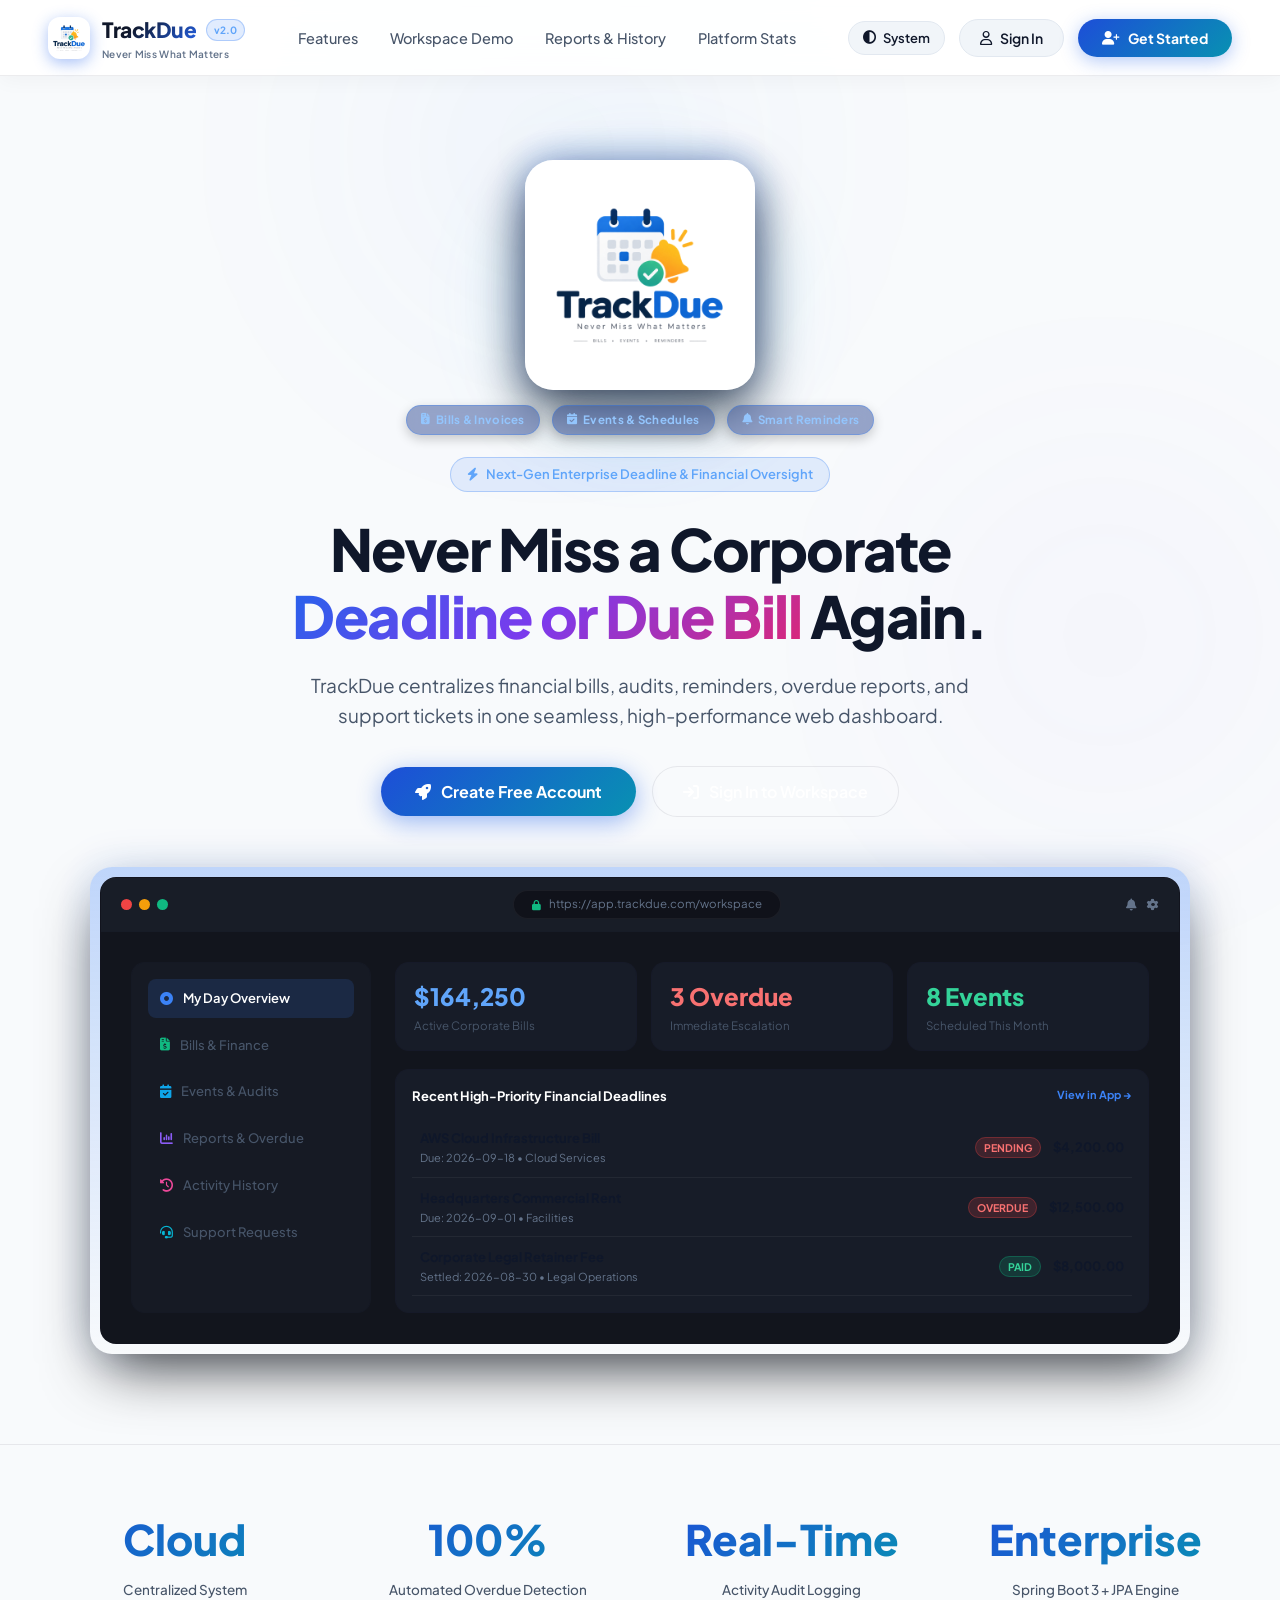
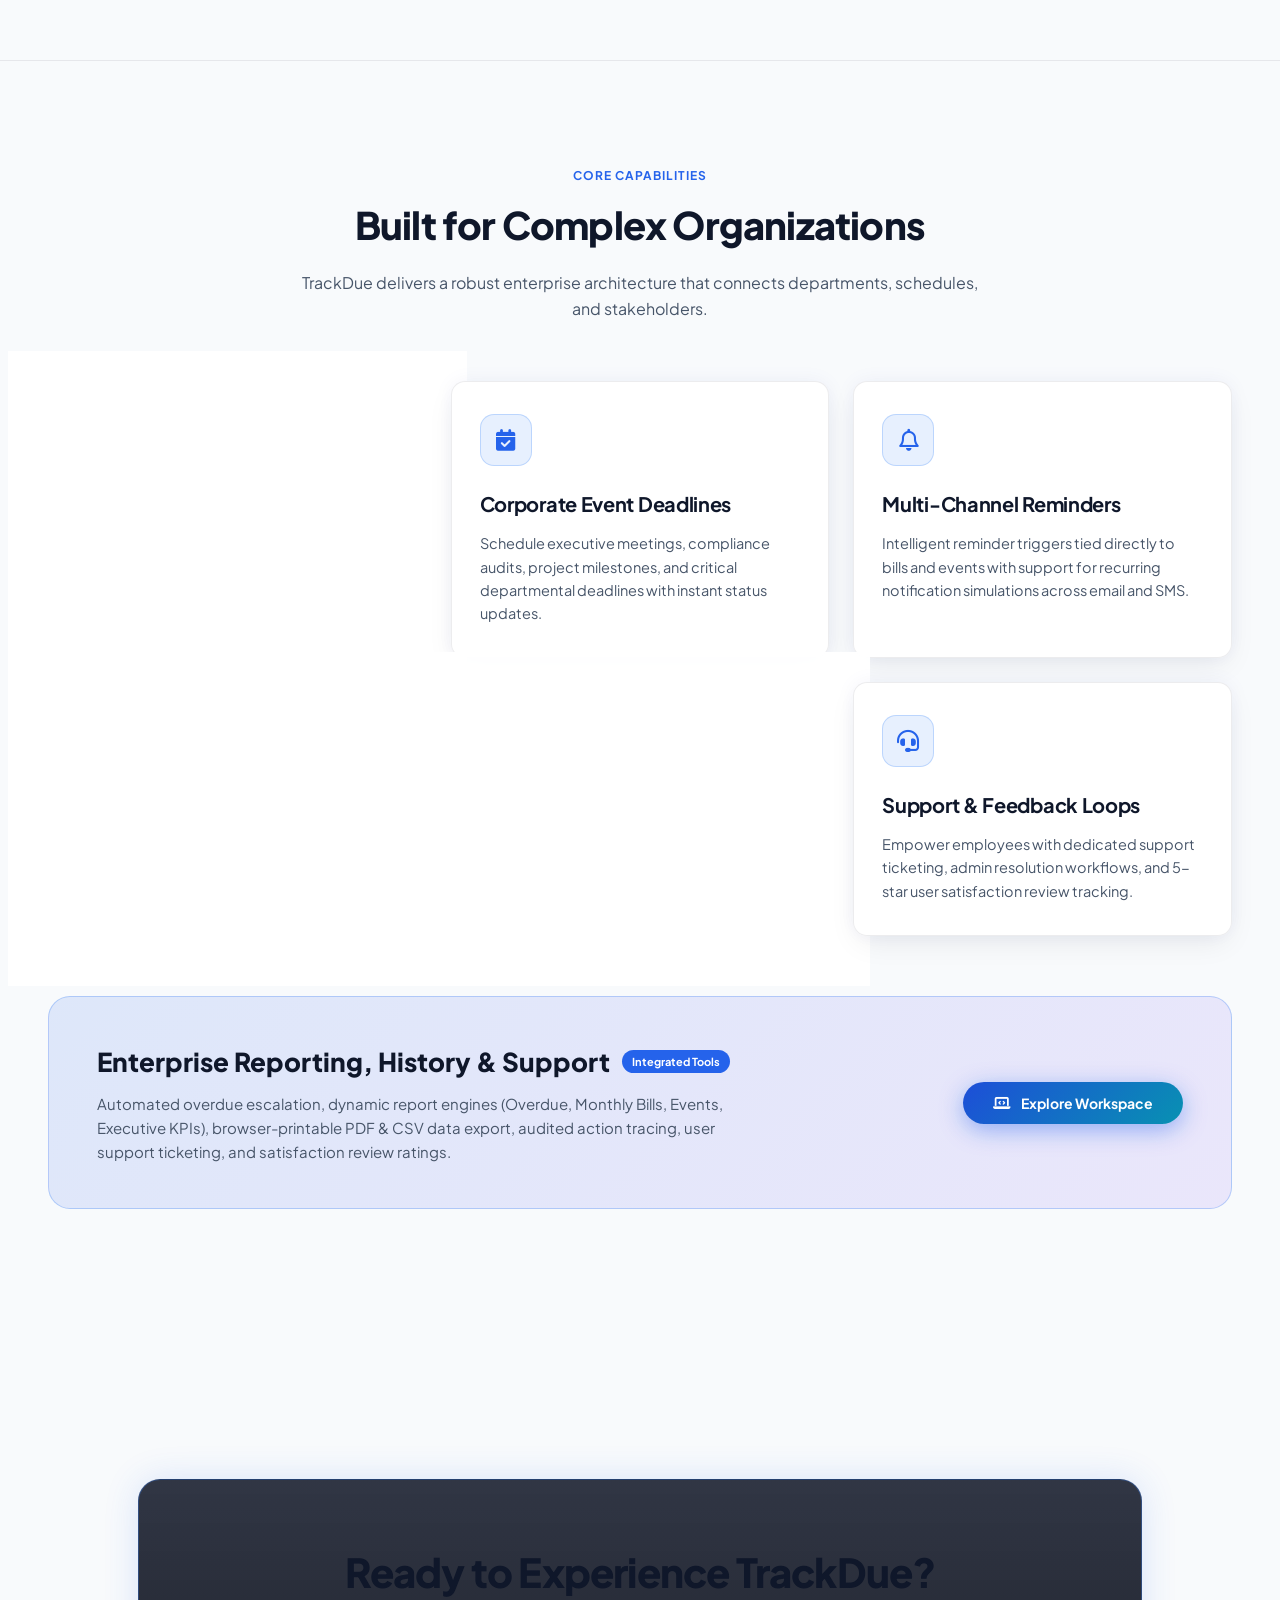
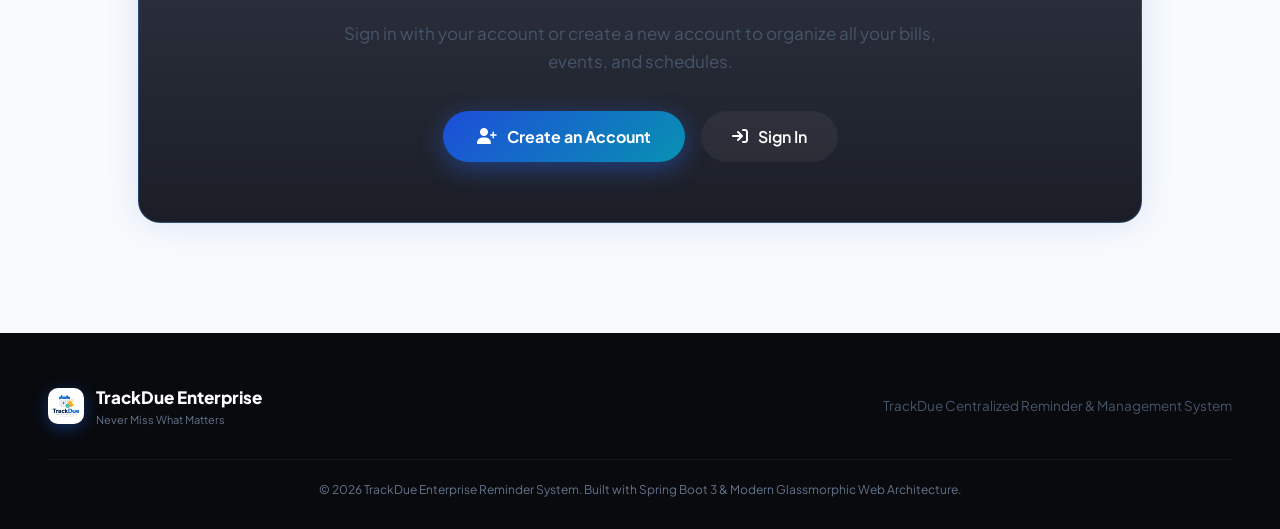
==== frontend/pages/app.html @ bed349cf "Foundation Codes Core Architecture, DB, Shell" ====
<!DOCTYPE html>
<html lang="en">
<head>
  <meta charset="UTF-8">
  <meta name="viewport" content="width=device-width, initial-scale=1.0">
  <title>TrackDue | Centralized Bill & Event Reminder System</title>
  <link rel="icon" type="image/png" href="../assets/img/logo.png">
  <link rel="stylesheet" href="https://cdnjs.cloudflare.com/ajax/libs/font-awesome/6.4.2/css/all.min.css">
  <link rel="stylesheet" href="../assets/css/style.css">
  <script>
    (function() {
      // 1. Check Authentication
      const user = localStorage.getItem('trackdue_user');
      if (!user) {
        window.location.replace('index.html');
      }
      // 2. Zero-flicker Theme Initialization
      const mode = localStorage.getItem('trackdue_theme_mode') || 'system';
      const isSystemDark = window.matchMedia('(prefers-color-scheme: dark)').matches;
      const effective = mode === 'system' ? (isSystemDark ? 'dark' : 'light') : mode;
      document.documentElement.setAttribute('data-theme', effective);
      document.documentElement.setAttribute('data-theme-mode', mode);
      document.documentElement.style.colorScheme = effective;
    })();
  </script>
  <script src="../assets/js/theme.js"></script>
</head>
<body>

<div class="app-container">

  <!-- ================= Left Sidebar (Any.do Style) ================= -->
  <aside class="any-sidebar">
    <!-- Brand Logo Header -->
    <div class="sidebar-brand-header">
      <div class="sidebar-brand-logo-box">
        <img src="../assets/img/logo.png" alt="TrackDue Logo" class="sidebar-brand-img">
      </div>
      <div class="sidebar-brand-info">
        <span class="sidebar-brand-title">TrackDue</span>
        <span class="sidebar-brand-slogan">Never Miss What Matters</span>
      </div>
    </div>

    <!-- User / Profile Header -->
    <div class="sidebar-user">
      <div class="user-meta" onclick="switchTab('profile')" style="cursor:pointer;" title="View & Edit Profile">
        <div class="user-avatar-btn" id="sidebar-user-avatar" title="View & Edit Profile">
          <i class="fa-solid fa-user"></i>
        </div>
        <div class="user-name-title">
          <span class="name" id="sidebar-user-name">User</span>
          <span class="sub" id="sidebar-user-sub">Account</span>
        </div>
      </div>
      <button class="sidebar-pin-btn" onclick="switchTab('profile')" title="My Profile & Settings"><i class="fa-solid fa-gear"></i></button>
    </div>

    <!-- Scrollable Navigation Items -->
    <div class="sidebar-scroll">
      <!-- User Navigation Section (Visible ONLY for standard users) -->
      <div id="user-sidebar-section">
        <a class="any-nav-item" data-tab="profile" id="nav-item-profile">
          <i class="fa-solid fa-user-circle" style="color:#a855f7;"></i>
          <span>My Profile</span>
        </a>
        <a class="any-nav-item active" data-tab="myday" id="nav-item-myday">
          <i class="fa-solid fa-gauge-high" style="color:#3b82f6;"></i>
          <span>Overall Dashboard</span>
        </a>
        <a class="any-nav-item" data-tab="bills" id="nav-item-bills">
          <i class="fa-solid fa-file-invoice-dollar" style="color:#10b981;"></i>
          <span>Bills & Finance</span>
          <span class="item-badge" id="badge-bills-sidebar">0</span>
        </a>
        <a class="any-nav-item" data-tab="events" id="nav-item-events">
          <i class="fa-solid fa-calendar-check" style="color:#0ea5e9;"></i>
          <span>Events & Deadlines</span>
          <span class="item-badge" id="badge-events-sidebar">0</span>
        </a>
        <a class="any-nav-item" data-tab="notifications" id="nav-item-notifications">
          <i class="fa-solid fa-bell" style="color:#38bdf8;"></i>
          <span>My Notifications</span>
          <span class="item-badge" id="badge-notifications-sidebar">0</span>
        </a>
        <a class="any-nav-item" data-tab="reminders" id="nav-item-reminders">
          <i class="fa-regular fa-clock" style="color:#f59e0b;"></i>
          <span>Upcoming Reminders</span>
          <span class="item-badge" id="badge-reminders-sidebar">0</span>
        </a>
        <a class="any-nav-item" data-tab="reports" id="nav-item-user-reports">
          <i class="fa-solid fa-chart-pie" style="color:#8b5cf6;"></i>
          <span>Reports & History</span>
        </a>
        <a class="any-nav-item" data-tab="support" id="nav-item-support">
          <i class="fa-solid fa-headset" style="color:#06b6d4;"></i>
          <span>Help & Support Center</span>
          <span class="item-badge" id="badge-support-sidebar">0</span>
        </a>

        <!-- Additional Workflow Views -->
        <div class="nav-section-title">
          <span>Views & Schedule</span>
        </div>
        <a class="any-nav-item" data-tab="next7days" id="nav-item-next7days">
          <i class="fa-regular fa-calendar-days"></i>
          <span>Next 7 days</span>
          <span class="item-badge" id="badge-next7days-count">0</span>
        </a>
        <a class="any-nav-item" data-tab="alltasks" id="nav-item-alltasks">
          <i class="fa-solid fa-list-check"></i>
          <span>All my tasks</span>
          <span class="item-badge" id="badge-alltasks-count">0</span>
        </a>
        <a class="any-nav-item" data-tab="calendar" id="nav-item-calendar">
          <i class="fa-regular fa-calendar"></i>
          <span>My Calendar</span>
        </a>
        <a class="any-nav-item" data-tab="feedback" id="nav-item-feedback">
          <i class="fa-regular fa-star" style="color:#eab308;"></i>
          <span>Feedback</span>
        </a>
      </div>

      <!-- Admin Navigation Section (Visible ONLY for System Administrator) -->
      <div id="admin-sidebar-section" class="admin-only-section" style="display: none;">
        <div class="nav-section-title" style="color: #c084fc; margin-top: 4px;">
          <span>Admin Console <i class="fa-solid fa-shield-halved" style="font-size:10px; margin-left:4px;"></i></span>
        </div>
        <a class="any-nav-item" data-tab="users" id="nav-item-users">
          <i class="fa-solid fa-users" style="color:#a855f7;"></i>
          <span>User Accounts</span>
          <span class="item-badge" id="badge-users-sidebar">0</span>
        </a>
        <a class="any-nav-item active" data-tab="admin-overview" id="nav-item-admin-overview">
          <i class="fa-solid fa-gauge-high" style="color:#38bdf8;"></i>
          <span>Overall Dashboard</span>
        </a>
        <a class="any-nav-item" data-tab="bills" id="nav-item-admin-bills">
          <i class="fa-solid fa-file-invoice-dollar" style="color:#10b981;"></i>
          <span>Bills & Finance</span>
          <span class="item-badge" id="badge-admin-bills-sidebar">0</span>
        </a>
        <a class="any-nav-item" data-tab="events" id="nav-item-admin-events">
          <i class="fa-solid fa-calendar-check" style="color:#0ea5e9;"></i>
          <span>Events & Deadlines</span>
          <span class="item-badge" id="badge-admin-events-sidebar">0</span>
        </a>
        <a class="any-nav-item" data-tab="notifications" id="nav-item-admin-notifications">
          <i class="fa-solid fa-bell" style="color:#38bdf8;"></i>
          <span>My Notifications</span>
          <span class="item-badge" id="badge-admin-notifs-sidebar">0</span>
        </a>
        <a class="any-nav-item" data-tab="reminders" id="nav-item-admin-reminders">
          <i class="fa-regular fa-clock" style="color:#f59e0b;"></i>
          <span>Upcoming Reminders</span>
          <span class="item-badge" id="badge-admin-reminders-sidebar">0</span>
        </a>
        <a class="any-nav-item" data-tab="reports" id="nav-item-reports">
          <i class="fa-solid fa-chart-column" style="color:#8b5cf6;"></i>
          <span>Reports & History</span>
        </a>
        <a class="any-nav-item" data-tab="support" id="nav-item-admin-support">
          <i class="fa-solid fa-headset" style="color:#06b6d4;"></i>
          <span>Help & Support Center</span>
          <span class="item-badge" id="badge-admin-support-sidebar">0</span>
        </a>

        <!-- Admin Management Links -->
        <div class="nav-section-title" style="color: #94a3b8; margin-top: 8px;">
          <span>Management</span>
        </div>
        <a class="any-nav-item" data-tab="feedback" id="nav-item-admin-feedback">
          <i class="fa-regular fa-star" style="color:#fbbf24;"></i>
          <span>User Feedback</span>
          <span class="item-badge" id="badge-admin-feedback-sidebar">0</span>
        </a>
        <a class="any-nav-item" data-tab="history" id="nav-item-history">
          <i class="fa-solid fa-clock-rotate-left" style="color:#ec4899;"></i>
          <span>Activity History</span>
        </a>
      </div>
    </div>

    <!-- Sidebar Bottom -->
    <div class="sidebar-bottom">
      <div style="padding: 10px 14px; font-size: 11.5px; color: var(--any-text-sub); text-align: center; border-top: 1px solid var(--any-border-subtle);">
        TrackDue Workspace
      </div>
    </div>
  </aside>

  <!-- ================= Main Content Workspace ================= -->
  <main class="any-main">

    <!-- Signature Any.do Blue Petal Flower Artwork in Background -->
    <div class="any-bg-artwork">
      <svg viewBox="0 0 800 800" fill="none" xmlns="http://www.w3.org/2000/svg">
        <defs>
          <linearGradient id="bluePetal1" x1="0%" y1="0%" x2="100%" y2="100%">
            <stop offset="0%" stop-color="#3b82f6" stop-opacity="0.9" />
            <stop offset="100%" stop-color="#1d4ed8" stop-opacity="0.4" />
          </linearGradient>
          <linearGradient id="bluePetal2" x1="100%" y1="0%" x2="0%" y2="100%">
            <stop offset="0%" stop-color="#60a5fa" stop-opacity="0.85" />
            <stop offset="100%" stop-color="#2563eb" stop-opacity="0.3" />
          </linearGradient>
          <radialGradient id="centerGlow" cx="50%" cy="50%" r="50%">
            <stop offset="0%" stop-color="#1e3a8a" stop-opacity="0.6" />
            <stop offset="100%" stop-color="#141414" stop-opacity="0" />
          </radialGradient>
        </defs>
        <!-- Center Glow -->
        <circle cx="480" cy="400" r="380" fill="url(#centerGlow)" />
        <!-- Swirling Petals -->
        <path d="M480,400 C350,220 520,60 660,140 C750,200 700,380 480,400 Z" fill="url(#bluePetal1)" />
        <path d="M480,400 C660,280 820,400 760,540 C710,630 530,580 480,400 Z" fill="url(#bluePetal2)" />
        <path d="M480,400 C580,580 420,740 280,680 C190,630 240,450 480,400 Z" fill="url(#bluePetal1)" />
        <path d="M480,400 C300,520 140,400 200,260 C250,170 430,220 480,400 Z" fill="url(#bluePetal2)" />
        <path d="M480,400 C420,220 280,120 180,220 C100,300 240,480 480,400 Z" fill="url(#bluePetal1)" opacity="0.75" />
        <path d="M480,400 C540,580 680,680 780,580 C860,500 720,320 480,400 Z" fill="url(#bluePetal2)" opacity="0.75" />
        <circle cx="480" cy="400" r="45" fill="#1d4ed8" opacity="0.8" />
      </svg>
    </div>

    <!-- Top Navigation Bar (Compulsory Essentials Only) -->
    <header class="any-topbar">
      <!-- Left: Active View Identifier -->
      <div class="topbar-left">
        <div class="view-selector-btn" id="topbar-view-btn">
          <i class="fa-solid fa-circle-dot" style="color: var(--any-blue);"></i>
          <span id="topbar-view-text">Overall Dashboard</span>
        </div>
      </div>

      <!-- Center: 6 Main Functional Requirement Shortcuts with Matching Icons (Icon Only) -->
      <nav class="topbar-shortcuts" id="header-main-shortcuts" aria-label="Core Module Shortcuts">
        <button type="button" class="topbar-shortcut-btn active" data-shortcut="dashboard" onclick="handleShortcutClick('dashboard')" title="Overall Dashboard">
          <i class="fa-solid fa-gauge-high" style="color:#3b82f6;"></i>
        </button>
        <button type="button" class="topbar-shortcut-btn" data-shortcut="bills" onclick="handleShortcutClick('bills')" title="Bills & Financial Due">
          <i class="fa-solid fa-file-invoice-dollar" style="color:#10b981;"></i>
        </button>
        <button type="button" class="topbar-shortcut-btn" data-shortcut="events" onclick="handleShortcutClick('events')" title="Events & Deadlines">
          <i class="fa-solid fa-calendar-check" style="color:#0ea5e9;"></i>
        </button>
        <button type="button" class="topbar-shortcut-btn" data-shortcut="notifications" onclick="handleShortcutClick('notifications')" title="My Notifications & Alerts">
          <i class="fa-solid fa-bell" style="color:#38bdf8;"></i>
        </button>
        <button type="button" class="topbar-shortcut-btn" data-shortcut="reminders" onclick="handleShortcutClick('reminders')" title="Upcoming Reminders">
          <i class="fa-regular fa-clock" style="color:#f59e0b;"></i>
        </button>
        <button type="button" class="topbar-shortcut-btn" data-shortcut="reports" onclick="handleShortcutClick('reports')" title="Reports & Analytics">
          <i class="fa-solid fa-chart-pie" style="color:#8b5cf6;"></i>
        </button>
      </nav>

      <!-- Right: Compulsory Essentials (Theme Mode, Notifications Alert, User Account, Logout) -->
      <div class="topbar-right">
        <!-- 1. Theme Mode Switcher -->
        <div class="theme-switcher-wrapper" id="theme-switcher-wrapper">
          <button class="theme-toggle-btn" id="theme-toggle-btn" onclick="toggleThemeDropdown(event)" title="Theme: SYSTEM (Click to change)">
            <i id="theme-toggle-icon" class="fa-solid fa-circle-half-stroke"></i>
            <span id="theme-toggle-text">System</span>
            <i class="fa-solid fa-chevron-down" style="font-size:9px; opacity:0.6; margin-left:1px;"></i>
          </button>
          <div class="theme-dropdown-menu" id="theme-dropdown-menu">
            <button class="theme-dropdown-item" data-theme-val="light" onclick="selectThemeMode('light', event)">
              <i class="fa-solid fa-sun" style="color:#f59e0b;"></i> Light Mode
            </button>
            <button class="theme-dropdown-item" data-theme-val="dark" onclick="selectThemeMode('dark', event)">
              <i class="fa-solid fa-moon" style="color:#38bdf8;"></i> Dark Mode
            </button>
            <button class="theme-dropdown-item" data-theme-val="system" onclick="selectThemeMode('system', event)">
              <i class="fa-solid fa-circle-half-stroke" style="color:#a855f7;"></i> System Default
            </button>
          </div>
        </div>

        <!-- 2. Notifications Alert Icon with Unread Bubble -->
        <button class="icon-action-btn" id="btn-topbar-notifs" onclick="switchTab('notifications')" title="Notifications">
          <i class="fa-regular fa-bell"></i>
          <span class="notif-bubble" id="topbar-notif-count">0</span>
        </button>

        <!-- 3. User Session Profile Pill & Logout -->
        <div class="user-session-bar" id="topbar-user-session-bar">
          <div class="user-session-pill" onclick="switchTab('profile')" style="cursor:pointer;" title="View & Edit Profile">
            <div class="user-session-avatar" id="topbar-user-avatar">
              <i class="fa-regular fa-user"></i>
            </div>
            <div class="user-session-meta">
              <span class="user-session-name" id="topbar-user-name">Account</span>
            </div>
          </div>
          <button class="btn-logout-action" id="btn-logout-action" title="Sign out of TrackDue">
            <i class="fa-solid fa-arrow-right-from-bracket"></i>
            <span>Logout</span>
          </button>
        </div>
      </div>
    </header>

    <!-- ================= Scrollable Content Area ================= -->
    <div class="any-content">

      <!-- ================= VIEW 0: ADMIN PLATFORM OVERVIEW (ADMIN ONLY) ================= -->
      <section id="view-admin-overview" class="view-section">
        <!-- Admin Welcome Banner -->
        <div class="myday-header-box" style="margin-bottom: 24px;">
          <div class="greeting-row" style="display:flex; justify-content:space-between; align-items:flex-start; flex-wrap:wrap; gap:12px;">
            <div>
              <div style="display:flex; align-items:center; gap:10px; margin-bottom:4px;">
                <span class="badge-status" style="background:rgba(59,130,246,0.15); color:#60a5fa; border:1px solid rgba(59,130,246,0.3); font-size:11px; padding:3px 10px; border-radius:12px; font-weight:700;">
                  <i class="fa-solid fa-shield-halved"></i> SYSTEM ADMINISTRATION
                </span>
              </div>
              <h1 class="page-main-header" style="font-size: 24px; font-weight: 700; color: var(--any-text); margin: 6px 0 8px; display: flex; align-items: center; gap: 10px;">
                <i class="fa-solid fa-shield-halved" style="color:#3b82f6;"></i> Admin Control Center
              </h1>
              <p class="page-header-desc" style="color: var(--any-text-muted); font-size: 13.5px; max-width: 860px; line-height: 1.6; margin: 0;">
                Manage system users, broadcast in-app announcements, monitor system health, and customize global reminder notification templates.
              </p>
            </div>
            <div style="display:flex; gap:10px; align-items:center;">
              <button class="btn-any-blue" onclick="openAdminBroadcastModal()" style="background:#3b82f6;">
                <i class="fa-solid fa-bullhorn"></i> Broadcast Notification
              </button>
              <button class="btn-any-subtle" onclick="openAdminTemplatesModal()">
                <i class="fa-solid fa-envelope-open-text" style="color:#c084fc;"></i> Global Reminder Templates
              </button>
            </div>
          </div>
        </div>

        <!-- Admin KPI Grid -->
        <div class="stats-counter-grid">
          <div class="stat-counter-card" onclick="switchTab('users')" style="cursor: pointer;">
            <div class="icon-bubble" style="background: rgba(192, 132, 252, 0.15); color: #c084fc;">
              <i class="fa-solid fa-users"></i>
            </div>
            <div class="stat-content">
              <div class="stat-num" id="admin-kpi-users">0</div>
              <div class="stat-lbl">Registered Users</div>
            </div>
          </div>

          <div class="stat-counter-card" onclick="switchTab('support')" style="cursor: pointer;">
            <div class="icon-bubble" style="background: rgba(6, 182, 212, 0.15); color: #06b6d4;">
              <i class="fa-solid fa-headset"></i>
            </div>
            <div class="stat-content">
              <div class="stat-num" id="admin-kpi-support">0</div>
              <div class="stat-lbl">Support Tickets</div>
            </div>
          </div>

          <div class="stat-counter-card" onclick="switchTab('feedback')" style="cursor: pointer;">
            <div class="icon-bubble" style="background: rgba(251, 191, 36, 0.15); color: #fbbf24;">
              <i class="fa-solid fa-star"></i>
            </div>
            <div class="stat-content">
              <div class="stat-num" id="admin-kpi-feedback">0</div>
              <div class="stat-lbl">Feedback Reviews</div>
            </div>
          </div>

          <div class="stat-counter-card" onclick="switchTab('history')" style="cursor: pointer;">
            <div class="icon-bubble" style="background: rgba(236, 72, 153, 0.15); color: #ec4899;">
              <i class="fa-solid fa-clock-rotate-left"></i>
            </div>
            <div class="stat-content">
              <div class="stat-num" id="admin-kpi-logs">0</div>
              <div class="stat-lbl">Activity Logs</div>
            </div>
          </div>
        </div>

        <!-- Admin Quick Actions & Recent Users Panel -->
        <div style="display: grid; grid-template-columns: 1fr 1fr; gap: 20px;">
          <div class="any-card-panel">
            <div class="panel-header-row">
              <div>
                <h3><i class="fa-solid fa-users-gear" style="color:#c084fc;"></i> Registered User Accounts</h3>
                <p style="font-size: 12.5px; color: var(--any-text-muted); margin-top: 3px;">Active user accounts and recent signups</p>
              </div>
              <button class="btn-any-subtle" onclick="switchTab('users')" style="font-size:12px;">Manage Users</button>
            </div>
            <div id="admin-recent-users-list" style="display:flex; flex-direction:column; gap:10px;">
              <div style="color:var(--any-text-muted); font-size:13px; text-align:center; padding:20px;">Loading users...</div>
            </div>
          </div>

          <div class="any-card-panel">
            <div class="panel-header-row">
              <div>
                <h3><i class="fa-solid fa-ticket" style="color:#06b6d4;"></i> Recent Support Tickets</h3>
                <p style="font-size: 12.5px; color: var(--any-text-muted); margin-top: 3px;">Active issues and assistance requests</p>
              </div>
              <button class="btn-any-subtle" onclick="switchTab('support')" style="font-size:12px;">Open Helpdesk</button>
            </div>
            <div id="admin-recent-support-list" style="display:flex; flex-direction:column; gap:10px;">
              <div style="color:var(--any-text-muted); font-size:13px; text-align:center; padding:20px;">Loading tickets...</div>
            </div>
          </div>
        </div>
      </section>

      <!-- ================= VIEW 1: MY DAY (Screenshot 1) ================= -->
      <section id="view-myday" class="view-section active">
        <div class="myday-container">
          <div class="myday-greeting">
            <h2><span id="myday-greeting-text">Welcome Back</span><span class="greeting-dot">•</span></h2>
            <p id="myday-greeting-sub">Track organizational bills, events and schedules</p>
          </div>

          <!-- Date Banner Card (Exact Any.do Component) -->
          <div class="any-date-banner">
            <div class="date-badge-box">
              <span class="day-abbr" id="myday-banner-day">MON</span>
              <span class="date-num" id="myday-banner-num">14</span>
              <span class="month-name" id="myday-banner-month">September</span>
            </div>
            <div class="date-banner-info">
              <span class="title">Quick Actions & Integration</span>
              <div class="sub-links">
                <span class="sub-link-item" onclick="switchTab('reports')">
                  <i class="fa-solid fa-bolt" style="color:#ef4444;"></i> View Overdue Bills (<span id="myday-overdue-stat">0</span>)
                </span>
                <span class="sub-link-item" onclick="switchTab('calendar')">
                  <i class="fa-solid fa-calendar-check" style="color:#3b82f6;"></i> Upcoming Events (<span id="myday-events-stat">0</span>)
                </span>
                <span class="sub-link-item" onclick="switchTab('support')">
                  <i class="fa-solid fa-ticket" style="color:#10b981;"></i> Support Tickets (<span id="myday-support-stat">0</span>)
                </span>
              </div>
            </div>
          </div>

          <!-- Quick Metric Stats Row -->
          <div class="any-stats-row">
            <div class="any-stat-pill" onclick="switchTab('bills')">
              <i class="fa-solid fa-file-invoice stat-icon"></i>
              <div class="stat-info">
                <span class="stat-num" id="stat-total-bills">0</span>
                <span class="stat-lbl">Total Bills</span>
              </div>
            </div>
            <div class="any-stat-pill danger" onclick="switchTab('reports')">
              <i class="fa-solid fa-circle-exclamation stat-icon"></i>
              <div class="stat-info">
                <span class="stat-num" id="stat-overdue-bills">0</span>
                <span class="stat-lbl">Overdue Bills</span>
              </div>
            </div>
            <div class="any-stat-pill" onclick="switchTab('events')">
              <i class="fa-solid fa-calendar-day stat-icon"></i>
              <div class="stat-info">
                <span class="stat-num" id="stat-upcoming-events">0</span>
                <span class="stat-lbl">Upcoming Events</span>
              </div>
            </div>
            <div class="any-stat-pill" onclick="switchTab('reminders')">
              <i class="fa-solid fa-bell stat-icon"></i>
              <div class="stat-info">
                <span class="stat-num" id="stat-total-reminders">0</span>
                <span class="stat-lbl">Reminders</span>
              </div>
            </div>
          </div>

          <!-- Today's Watchlist -->
          <div style="margin-top:28px;">
            <div class="inspector-section-label" style="margin-bottom:12px;">
              <span>TODAY'S PRIORITY ITEMS</span>
              <button class="btn-any-subtle" style="padding:3px 10px; font-size:11px;" onclick="openAddBillModal()">+ Add Bill</button>
            </div>
            <div id="myday-task-list" style="display:flex; flex-direction:column; gap:8px;">
              <!-- Loaded via JS -->
            </div>
          </div>
        </div>
      </section>

      <!-- ================= VIEW 2: NEXT 7 DAYS KANBAN (Screenshot 2) ================= -->
      <section id="view-next7days" class="view-section">
        <div class="panel-header-row" style="margin-bottom: 16px;">
          <div>
            <h3><i class="fa-solid fa-calendar-week" style="color:#3b82f6;"></i> Next 7 Days Pipeline</h3>
            <p style="font-size: 12.5px; color: var(--any-text-muted); margin-top: 3px;">Interactive Kanban pipeline of upcoming bills and events scheduled for the next 7 days.</p>
          </div>
        </div>
        <div class="kanban-board-container" id="kanban-columns-wrapper">
          <!-- Dynamically populated 7-day columns -->
        </div>
      </section>

      <!-- ================= VIEW 3: ALL TASKS & BILLS 2-PANE (Screenshot 3 & 5) ================= -->
      <section id="view-alltasks" class="view-section">
        <div class="panel-header-row" style="margin-bottom: 16px;">
          <div>
            <h3><i class="fa-solid fa-list-check" style="color:#10b981;"></i> All Scheduled Tasks &amp; Due Items</h3>
            <p style="font-size: 12.5px; color: var(--any-text-muted); margin-top: 3px;">Unified task inspector for managing daily deadlines, pending obligations, and completed items.</p>
          </div>
        </div>
        <div class="two-pane-container">
          <!-- Left Task List Pane -->
          <div class="task-list-pane">
            <div class="task-group-title">
              <span>Today</span>
              <span class="item-badge" id="group-count-today">0</span>
            </div>
            <div id="list-group-today" style="display:flex; flex-direction:column; gap:4px;"></div>

            <div class="task-group-title">
              <span>Tomorrow</span>
              <span class="item-badge" id="group-count-tomorrow">0</span>
            </div>
            <div id="list-group-tomorrow" style="display:flex; flex-direction:column; gap:4px;"></div>

            <div class="task-group-title">
              <span>Upcoming</span>
              <span class="item-badge" id="group-count-upcoming">0</span>
            </div>
            <div id="list-group-upcoming" style="display:flex; flex-direction:column; gap:4px;"></div>

            <div class="task-group-title">
              <span style="color:#f87171;">Overdue</span>
              <span class="item-badge red" id="group-count-overdue">0</span>
            </div>
            <div id="list-group-overdue" style="display:flex; flex-direction:column; gap:4px;"></div>
          </div>

          <!-- Right Task Detail Inspector Pane -->
          <div class="task-inspector-pane" id="task-inspector">
            <div class="inspector-topbar">
              <div class="inspector-breadcrumbs">
                <i class="fa-solid fa-lock" style="font-size:10px;"></i>
                <span id="insp-category-crumb">My lists &gt; Bills</span>
              </div>
              <div class="inspector-quick-actions">
                <button class="mark-complete-btn" id="insp-mark-complete-btn">
                  <i class="fa-regular fa-circle-check"></i>
                  <span>Mark as complete</span>
                </button>
                <i class="fa-regular fa-trash-can" style="color:#666; cursor:pointer;" id="insp-delete-btn" title="Delete"></i>
              </div>
            </div>

            <!-- Title -->
            <input type="text" class="inspector-title-input" id="insp-title" placeholder="Task or Bill Name">

            <!-- Action Tag Pills -->
            <div class="inspector-tags-row">
              <button class="inspector-tag-btn" id="insp-tag-reminder">
                <i class="fa-regular fa-bell" style="color:#f87171;"></i> <span id="insp-tag-reminder-text">Remind me</span>
              </button>
              <button class="inspector-tag-btn" id="insp-tag-category">
                <i class="fa-regular fa-file-lines" style="color:#f59e0b;"></i> <span id="insp-tag-category-text">Category</span>
              </button>
              <button class="inspector-tag-btn" id="insp-tag-status">
                <i class="fa-solid fa-tag" style="color:#3b82f6;"></i> <span id="insp-tag-status-text">Status</span>
              </button>
              <button class="inspector-tag-btn" id="insp-tag-amount">
                <i class="fa-solid fa-coins" style="color:#10b981;"></i> <span id="insp-tag-amount-text">Amount</span>
              </button>
            </div>

            <!-- Notes Section -->
            <div class="inspector-section-label">NOTES</div>
            <textarea class="inspector-notes-area" id="insp-notes" placeholder="Insert your notes here..."></textarea>

            <!-- Subtasks / Settlement Checklist -->
            <div class="inspector-section-label">
              <span>SUBTASKS / PAYMENTS <span id="insp-subtasks-count">0/1</span></span>
              <i class="fa-solid fa-ellipsis" style="color:#666; cursor:pointer;"></i>
            </div>
            <div class="subtasks-bar-container">
              <div class="subtasks-bar-fill" id="insp-subtasks-progress"></div>
            </div>
            <div class="subtask-add-row" id="insp-subtask-item">
              <div class="circle-checkbox" id="insp-subtask-check"></div>
              <span id="insp-subtask-label">Settle invoice via bank transfer or online gateway</span>
            </div>

            <!-- Attachments Box -->
            <div class="inspector-section-label" style="margin-top:20px;">ATTACHMENTS</div>
            <div class="attachments-drop-zone" onclick="showToast('File attachment simulation ready', 'info')">
              Click to add / drop your receipt or bill files here
            </div>
          </div>
        </div>
      </section>

      <!-- ================= VIEW 4: MY CALENDAR ================= -->
      <section id="view-calendar" class="view-section">
        <div class="calendar-view-container">
          <!-- Calendar Top Header -->
          <div class="calendar-top-header">
            <div class="cal-header-left">
              <button class="cal-today-pill" id="cal-today-btn" onclick="calToday()">TODAY</button>
              <div class="cal-nav-arrows">
                <button class="cal-nav-btn" id="cal-prev-btn" onclick="calPrev()" title="Previous"><i class="fa-solid fa-chevron-left"></i></button>
                <button class="cal-nav-btn" id="cal-next-btn" onclick="calNext()" title="Next"><i class="fa-solid fa-chevron-right"></i></button>
              </div>
              <span class="cal-month-title" id="cal-month-label">September 2026</span>
              <button class="cal-connect-pill" onclick="refreshCalendarData(); showToast('Calendar synced with your bills and events', 'success')"><i class="fa-solid fa-rotate"></i> Sync</button>
            </div>
            <div style="display:flex; align-items:center; gap:10px;">
              <!-- Segmented View Mode Toggle: MONTH / WEEK -->
              <div class="cal-view-mode-toggle">
                <button class="cal-mode-btn active" id="cal-btn-mode-month" onclick="setCalendarMode('month')">MONTH</button>
                <button class="cal-mode-btn" id="cal-btn-mode-week" onclick="setCalendarMode('week')">WEEK</button>
              </div>
              <button class="btn-any-subtle" style="padding:5px 12px; font-size:12px;" onclick="openAddBillModal()"><i class="fa-solid fa-plus"></i> Bill</button>
              <button class="btn-any-blue" style="padding:5px 14px; font-size:12px;" onclick="openAddEventModal()"><i class="fa-solid fa-plus"></i> Event</button>
            </div>
          </div>

          <!-- MONTH VIEW CONTAINER -->
          <div id="cal-month-view-wrapper" class="cal-view-wrapper active">
            <div class="cal-month-header-row">
              <div class="cal-month-col-head">MON</div>
              <div class="cal-month-col-head">TUE</div>
              <div class="cal-month-col-head">WED</div>
              <div class="cal-month-col-head">THU</div>
              <div class="cal-month-col-head">FRI</div>
              <div class="cal-month-col-head">SAT</div>
              <div class="cal-month-col-head">SUN</div>
            </div>
            <div class="cal-month-grid" id="cal-month-grid">
              <!-- Dynamically populated via renderCalendarMonth() -->
            </div>
          </div>

          <!-- WEEK VIEW CONTAINER -->
          <div id="cal-week-view-wrapper" class="cal-view-wrapper" style="display:none;">
            <!-- Calendar Days Header (7 Days of the Week) -->
            <div class="cal-days-header-row" id="cal-days-header">
              <div class="cal-day-cell-head"><span class="cal-day-name">TIME</span></div>
              <!-- Populated via JS -->
            </div>

            <!-- Calendar Hourly Grid Body -->
            <div class="cal-grid-body" id="cal-grid-body">
              <!-- Populated via JS -->
            </div>
          </div>
        </div>
      </section>

      <!-- ================= VIEW 5: BILLS MANAGEMENT ================= -->
      <section id="view-bills" class="view-section">
        <div class="any-card-panel">
          <div class="panel-header-row">
            <div>
              <h3><i class="fa-solid fa-file-invoice-dollar" style="color:var(--any-blue);"></i> Organizational Bills</h3>
              <p style="font-size: 12.5px; color: var(--any-text-muted); margin-top: 3px;">Track recurring organizational expenses, vendor invoices, payment due dates, and settlement status.</p>
            </div>
            <button class="btn-any-blue" onclick="openAddBillModal()"><i class="fa-solid fa-plus"></i> Add Bill</button>
          </div>
          <div class="any-input-row">
            <input type="text" class="any-input-field" id="bills-search-box" placeholder="Search bills..." style="flex-grow:1;">
            <select class="any-input-field" id="bills-category-select">
              <option value="ALL">All Categories</option>
              <option value="Electricity">Electricity</option>
              <option value="Water">Water</option>
              <option value="Internet">Internet</option>
              <option value="Software">Software</option>
              <option value="Rent">Rent</option>
              <option value="Insurance">Insurance</option>
            </select>
            <select class="any-input-field" id="bills-status-select">
              <option value="ALL">All Statuses</option>
              <option value="PENDING">PENDING</option>
              <option value="OVERDUE">OVERDUE</option>
              <option value="PAID">PAID</option>
            </select>
          </div>
          <table class="any-table-box" id="table-bills-full">
            <thead>
              <tr>
                <th>ID</th>
                <th>Bill & Vendor</th>
                <th>Ref No.</th>
                <th>Category</th>
                <th>Amount (LKR)</th>
                <th>Due Date</th>
                <th>Pattern</th>
                <th>Status</th>
                <th>Action</th>
              </tr>
            </thead>
            <tbody></tbody>
          </table>
        </div>
      </section>

      <!-- ================= VIEW 6: EVENTS MANAGEMENT ================= -->
      <section id="view-events" class="view-section">
        <div class="any-card-panel">
          <div class="panel-header-row">
            <div>
              <h3><i class="fa-solid fa-calendar-check" style="color:#0ea5e9;"></i> Events &amp; Audits</h3>
              <p style="font-size: 12.5px; color: var(--any-text-muted); margin-top: 3px;">Schedule corporate meetings, conference deadlines, compliance audits, and track attendee participation.</p>
            </div>
            <button class="btn-any-blue" onclick="openAddEventModal()"><i class="fa-solid fa-plus"></i> Add Event</button>
          </div>
          <div class="any-input-row">
            <input type="text" class="any-input-field" id="events-search-box" placeholder="Search events by name, location..." style="flex-grow:1;">
            <select class="any-input-field" id="events-category-select">
              <option value="ALL">All Categories</option>
              <option value="Meeting">Meeting</option>
              <option value="Conference">Conference</option>
              <option value="Deadline">Deadline</option>
              <option value="Audit">Audit</option>
              <option value="Training">Training</option>
              <option value="Celebration">Celebration</option>
              <option value="Personal">Personal</option>
            </select>
            <select class="any-input-field" id="events-status-select">
              <option value="ALL">All Statuses</option>
              <option value="UPCOMING">UPCOMING</option>
              <option value="COMPLETED">COMPLETED</option>
              <option value="CANCELLED">CANCELLED</option>
            </select>
          </div>
          <table class="any-table-box" id="table-events-full">
            <thead>
              <tr>
                <th>ID</th>
                <th>Event Name</th>
                <th>Category</th>
                <th>Date & Time</th>
                <th>Location</th>
                <th>Status</th>
                <th>Action</th>
              </tr>
            </thead>
            <tbody></tbody>
          </table>
        </div>
      </section>

      <!-- ================= VIEW 7: REMINDERS HUB ================= -->
      <section id="view-reminders" class="view-section">
        <div class="rem-container">
          
          <!-- Reminders Header Banner (Matches Events & Audits design) -->
          <div class="any-card-panel" style="margin-bottom: 20px;">
            <div class="panel-header-row" style="margin-bottom: 0;">
              <div>
                <h3><i class="fa-regular fa-clock" style="color:#f59e0b;"></i> Scheduled Reminders</h3>
                <p style="font-size: 12.5px; color: var(--any-text-muted); margin-top: 3px;">Configure multi-channel automated alert schedules, set advance lead-time notifications for pending bills and events, customize dispatch rules, and monitor upcoming notification queues.</p>
              </div>
              <div style="display: flex; gap: 10px; align-items: center; flex-wrap: wrap;">
                <button class="btn-any-blue" onclick="openAddReminderModal()">
                  <i class="fa-solid fa-plus"></i> Schedule Reminder
                </button>
                <button class="btn-any-subtle" onclick="loadRemindersTable()" title="Refresh Reminders">
                  <i class="fa-solid fa-rotate-right"></i>
                </button>
              </div>
            </div>
          </div>

          <!-- KPI Summary Cards -->
          <div class="rem-kpi-grid">
            <div class="rem-kpi-card kpi-total" onclick="filterRemindersByType('ALL')">
              <div class="rem-kpi-icon"><i class="fa-solid fa-layer-group"></i></div>
              <div class="rem-kpi-info">
                <span class="rem-kpi-val" id="kpi-rem-total">0</span>
                <span class="rem-kpi-label">Total Reminders</span>
              </div>
            </div>
            <div class="rem-kpi-card kpi-bills" onclick="filterRemindersByType('BILLS')">
              <div class="rem-kpi-icon"><i class="fa-solid fa-file-invoice-dollar"></i></div>
              <div class="rem-kpi-info">
                <span class="rem-kpi-val" id="kpi-rem-bills">0</span>
                <span class="rem-kpi-label">Bill Reminders</span>
              </div>
            </div>
            <div class="rem-kpi-card kpi-events" onclick="filterRemindersByType('EVENTS')">
              <div class="rem-kpi-icon"><i class="fa-solid fa-calendar-check"></i></div>
              <div class="rem-kpi-info">
                <span class="rem-kpi-val" id="kpi-rem-events">0</span>
                <span class="rem-kpi-label">Event Reminders</span>
              </div>
            </div>
            <div class="rem-kpi-card kpi-active" onclick="filterRemindersByStatus('ACTIVE')">
              <div class="rem-kpi-icon"><i class="fa-solid fa-bell"></i></div>
              <div class="rem-kpi-info">
                <span class="rem-kpi-val" id="kpi-rem-active">0</span>
                <span class="rem-kpi-label">Active Alerts</span>
              </div>
            </div>
          </div>

          <!-- Filter & Search Toolbar -->
          <div class="rem-toolbar">
            <div class="rem-segmented-nav">
              <button type="button" class="rem-seg-btn active" id="btn-rem-filter-all" onclick="filterRemindersByType('ALL')">
                <i class="fa-solid fa-border-all"></i> All Reminders <span class="rem-seg-count" id="count-tab-all">0</span>
              </button>
              <button type="button" class="rem-seg-btn" id="btn-rem-filter-bills" onclick="filterRemindersByType('BILLS')">
                <i class="fa-solid fa-file-invoice-dollar"></i> Bill Reminders <span class="rem-seg-count" id="count-tab-bills">0</span>
              </button>
              <button type="button" class="rem-seg-btn" id="btn-rem-filter-events" onclick="filterRemindersByType('EVENTS')">
                <i class="fa-solid fa-calendar-check"></i> Event Reminders <span class="rem-seg-count" id="count-tab-events">0</span>
              </button>
            </div>

            <div class="rem-toolbar-right">
              <div class="rem-search-box">
                <i class="fa-solid fa-magnifying-glass"></i>
                <input type="text" class="rem-search-input" id="input-rem-search" placeholder="Search reminders..." oninput="handleReminderSearch(this.value)">
              </div>
              <select class="rem-status-select" id="select-rem-status" onchange="handleReminderStatusFilter(this.value)">
                <option value="ALL">All Statuses</option>
                <option value="ACTIVE">Active Only</option>
                <option value="TRIGGERED">Triggered</option>
                <option value="DISMISSED">Dismissed</option>
                <option value="CANCELLED">Cancelled</option>
              </select>
            </div>
          </div>

          <!-- SECTION 1: BILL REMINDERS -->
          <div class="rem-section-panel" id="section-bill-reminders">
            <div class="rem-panel-header">
              <div class="rem-panel-title">
                <div class="rem-panel-icon bill-type">
                  <i class="fa-solid fa-file-invoice-dollar"></i>
                </div>
                <div>
                  <h3>Bill & Payment Reminders</h3>
                  <p>Scheduled notifications for upcoming bills, utility dues, and financial commitments</p>
                </div>
              </div>
              <span class="rem-count-pill bill-pill" id="badge-bill-reminders-count">0 Bills</span>
            </div>
            <div style="overflow-x: auto;">
              <table class="any-table-box" id="table-reminders-bills">
                <thead>
                  <tr>
                    <th style="width: 50px;">ID</th>
                    <th>Target Bill & Details</th>
                    <th>Due Date & Amount</th>
                    <th>Scheduled Alert</th>
                    <th>Recurrence</th>
                    <th>Status</th>
                    <th style="text-align: right; width: 140px;">Actions</th>
                  </tr>
                </thead>
                <tbody id="tbody-reminders-bills"></tbody>
              </table>
            </div>
          </div>

          <!-- SECTION 2: EVENT REMINDERS -->
          <div class="rem-section-panel" id="section-event-reminders">
            <div class="rem-panel-header">
              <div class="rem-panel-title">
                <div class="rem-panel-icon event-type">
                  <i class="fa-solid fa-calendar-check"></i>
                </div>
                <div>
                  <h3>Event & Deadline Reminders</h3>
                  <p>Scheduled notifications for meetings, conferences, audits, and deadlines</p>
                </div>
              </div>
              <span class="rem-count-pill event-pill" id="badge-event-reminders-count">0 Events</span>
            </div>
            <div style="overflow-x: auto;">
              <table class="any-table-box" id="table-reminders-events">
                <thead>
                  <tr>
                    <th style="width: 50px;">ID</th>
                    <th>Target Event & Details</th>
                    <th>Event Date & Venue</th>
                    <th>Scheduled Alert</th>
                    <th>Recurrence</th>
                    <th>Status</th>
                    <th style="text-align: right; width: 140px;">Actions</th>
                  </tr>
                </thead>
                <tbody id="tbody-reminders-events"></tbody>
              </table>
            </div>
          </div>

        </div>
      </section>

      <!-- ================= VIEW 8: REPORTS, ANALYTICS & HISTORY ================= -->
      <section id="view-reports" class="view-section">
        <!-- Reports Header Banner (Matches Events & Audits design) -->
        <div class="any-card-panel" style="margin-bottom: 20px;">
          <div class="panel-header-row" style="margin-bottom: 0;">
            <div>
              <h3><i class="fa-solid fa-chart-pie" style="color:#c084fc;"></i> Reports, Analytics &amp; History</h3>
              <p style="font-size: 12.5px; color: var(--any-text-muted); margin-top: 3px;">Analyze organizational financial obligations, track pending bills and settled payments, evaluate event attendance rates, audit uploaded payment receipts, and export comprehensive audit statements in CSV, Excel, or Print / PDF formats.</p>
            </div>
            <div style="display: flex; gap: 8px; align-items: center; flex-wrap: wrap;">
              <button class="btn-any-subtle" onclick="exportReportsData('csv')" title="Download CSV Spreadsheet">
                <i class="fa-solid fa-file-csv" style="color:#10b981;"></i> Export CSV
              </button>
              <button class="btn-any-subtle" onclick="exportReportsData('excel')" title="Download Excel (.xls) Spreadsheet">
                <i class="fa-solid fa-file-excel" style="color:#22c55e;"></i> Export Excel
              </button>
              <button class="btn-any-subtle" onclick="exportReportsData('print')" title="Print or PDF Statement">
                <i class="fa-solid fa-print" style="color:#38bdf8;"></i> Print / PDF
              </button>
              <button class="btn-any-subtle" onclick="loadReportsView()" title="Refresh Analytics">
                <i class="fa-solid fa-rotate-right"></i>
              </button>
            </div>
          </div>
        </div>

        <!-- 4 Analytics Metric Cards -->
        <div class="stats-counter-grid" style="grid-template-columns: repeat(4, 1fr); margin-bottom: 20px;">
            <!-- Pending Bills Card -->
            <div class="stat-counter-card">
              <div class="icon-bubble" style="background: rgba(245, 158, 11, 0.15); color: #f59e0b;">
                <i class="fa-solid fa-clock-rotate-left"></i>
              </div>
              <div class="stat-content">
                <div class="stat-num" id="rep-stat-pending-bills" style="color:#f59e0b;">0</div>
                <div class="stat-lbl">Pending Bills</div>
                <div style="font-size:13.5px; font-weight:700; color: var(--any-text); margin-top:2px;" id="rep-stat-pending-amount">LKR 0.00</div>
                <div style="font-size:11px; color:#93c5fd; margin-top:3px;" id="rep-stat-avg-pending">Avg: LKR 0.00 / bill</div>
              </div>
            </div>

            <!-- Paid Bills & Receipts Card -->
            <div class="stat-counter-card">
              <div class="icon-bubble" style="background: rgba(16, 185, 129, 0.15); color: #10b981;">
                <i class="fa-solid fa-circle-check"></i>
              </div>
              <div class="stat-content">
                <div class="stat-num" id="rep-stat-paid-bills" style="color:#10b981;">0</div>
                <div class="stat-lbl">Paid Bills Settled</div>
                <div style="font-size:13.5px; font-weight:700; color: var(--any-text); margin-top:2px;" id="rep-stat-paid-amount">LKR 0.00</div>
                <div style="font-size:11px; color:#a7f3d0; margin-top:3px;" id="rep-stat-receipts-count"><i class="fa-solid fa-receipt"></i> 0 Receipts Uploaded</div>
              </div>
            </div>

            <!-- Upcoming Events Card -->
            <div class="stat-counter-card">
              <div class="icon-bubble" style="background: rgba(56, 189, 248, 0.15); color: #38bdf8;">
                <i class="fa-regular fa-calendar"></i>
              </div>
              <div class="stat-content">
                <div class="stat-num" id="rep-stat-upcoming-events" style="color:#38bdf8;">0</div>
                <div class="stat-lbl">Upcoming Events</div>
                <div style="font-size:13.5px; font-weight:700; color: var(--any-text); margin-top:2px;" id="rep-stat-total-events">0 Total Events</div>
                <div style="font-size:11px; color:var(--any-text-muted); margin-top:3px;">Scheduled Ahead</div>
              </div>
            </div>

            <!-- Attended Events Card -->
            <div class="stat-counter-card">
              <div class="icon-bubble" style="background: rgba(168, 85, 247, 0.15); color: #c084fc;">
                <i class="fa-solid fa-calendar-check"></i>
              </div>
              <div class="stat-content">
                <div class="stat-num" id="rep-stat-completed-events" style="color:#c084fc;">0</div>
                <div class="stat-lbl">Attended Events</div>
                <div style="font-size:13.5px; font-weight:700; color: var(--any-text); margin-top:2px;" id="rep-stat-attendance-rate">0% Attendance</div>
                <div style="font-size:11px; color:#e9d5ff; margin-top:3px;">Completed & Verified</div>
              </div>
            </div>
          </div>

        <!-- Sub-Navigation Segmented Buttons -->
        <div class="rem-segmented-nav" style="margin-bottom: 16px;">
          <button type="button" class="rem-seg-btn active" id="btn-rep-subtab-bills" onclick="switchReportsSubTab('BILLS')">
            <i class="fa-solid fa-file-invoice-dollar" style="color:#10b981;"></i> Bills & Receipts
            <span class="item-badge" id="badge-rep-bills-count">0</span>
          </button>
          <button type="button" class="rem-seg-btn" id="btn-rep-subtab-events" onclick="switchReportsSubTab('EVENTS')">
            <i class="fa-solid fa-calendar-check" style="color:#0ea5e9;"></i> Events & Attendance
            <span class="item-badge" id="badge-rep-events-count">0</span>
          </button>
          <button type="button" class="rem-seg-btn" id="btn-rep-subtab-history" onclick="switchReportsSubTab('HISTORY')">
            <i class="fa-solid fa-clock-rotate-left" style="color:#ec4899;"></i> Audit Activity History
          </button>
        </div>

        <!-- Filter & Search Toolbar -->
        <div class="any-card-panel" style="margin-bottom: 20px; padding: 14px 18px;">
          <div style="display:flex; justify-content:space-between; align-items:center; gap:12px; flex-wrap:wrap;">
            <div style="display:flex; gap:10px; align-items:center; flex-grow:1; flex-wrap:wrap;">
              <div style="position:relative; min-width:240px; flex-grow:1;">
                <i class="fa-solid fa-magnifying-glass" style="position:absolute; left:12px; top:50%; transform:translateY(-50%); color:var(--any-text-muted); font-size:12px;"></i>
                <input type="text" class="any-input-field" id="rep-search-input" placeholder="Search by name, category, status..." oninput="handleReportsFilter()" style="padding-left:34px; width:100%;">
              </div>
              <select class="any-input-field" id="rep-status-filter" onchange="handleReportsFilter()" style="min-width:140px;">
                <option value="ALL">All Statuses</option>
                <option value="PENDING">PENDING</option>
                <option value="PAID">PAID</option>
                <option value="OVERDUE">OVERDUE</option>
                <option value="COMPLETED">COMPLETED (Attended)</option>
                <option value="UPCOMING">UPCOMING</option>
              </select>
              <div style="display:flex; align-items:center; gap:6px; font-size:12px; color:var(--any-text-muted);">
                <span>From:</span>
                <input type="date" class="any-input-field" id="rep-filter-from" onchange="handleReportsFilter()" style="font-size:12px; padding:6px 10px;">
                <span>To:</span>
                <input type="date" class="any-input-field" id="rep-filter-to" onchange="handleReportsFilter()" style="font-size:12px; padding:6px 10px;">
              </div>
            </div>
            <div>
              <button type="button" class="btn-any-subtle" onclick="resetReportsFilters()" style="padding:6px 12px; font-size:12px;">
                <i class="fa-solid fa-rotate-left"></i> Reset
              </button>
            </div>
          </div>
        </div>

        <!-- ================= SUBPANE 1: BILLS & RECEIPTS ================= -->
        <div id="rep-subpane-bills" class="any-card-panel" style="margin-top: 0;">
          <div class="panel-header-row" style="margin-bottom: 12px;">
            <div>
              <h3 style="margin:0;"><i class="fa-solid fa-file-invoice-dollar" style="color:#10b981;"></i> Bills, Settlements & Payment Receipts</h3>
              <p style="font-size:12px; color:var(--any-text-muted); margin-top:2px;">View bill payment status, settle pending liabilities, upload payment receipts, and review proof of payment.</p>
            </div>
            <button class="btn-any-blue" onclick="openAddBillModal()">
              <i class="fa-solid fa-plus"></i> Add New Bill
            </button>
          </div>

          <table class="any-table-box" id="table-rep-bills">
            <thead>
              <tr>
                <th>Bill ID</th>
                <th>Bill Title & Category</th>
                <th>Amount (LKR)</th>
                <th>Due Date</th>
                <th>Status</th>
                <th>Paid Date</th>
                <th>Payment Receipt</th>
                <th style="text-align:right;">Actions</th>
              </tr>
            </thead>
            <tbody id="tbody-rep-bills">
              <!-- Dynamically populated -->
            </tbody>
          </table>
        </div>

        <!-- ================= SUBPANE 2: EVENTS & ATTENDANCE ================= -->
        <div id="rep-subpane-events" class="any-card-panel" style="margin-top: 0; display:none;">
          <div class="panel-header-row" style="margin-bottom: 12px;">
            <div>
              <h3 style="margin:0;"><i class="fa-solid fa-calendar-check" style="color:#0ea5e9;"></i> Organizational Events & Attendance Record</h3>
              <p style="font-size:12px; color:var(--any-text-muted); margin-top:2px;">Track upcoming events, view schedule details, and log your attendance (Attended / Completed).</p>
            </div>
            <button class="btn-any-blue" onclick="openAddEventModal()">
              <i class="fa-solid fa-plus"></i> Add New Event
            </button>
          </div>

          <table class="any-table-box" id="table-rep-events">
            <thead>
              <tr>
                <th>Event ID</th>
                <th>Event Title & Category</th>
                <th>Date & Time</th>
                <th>Location</th>
                <th>Attendance Status</th>
                <th style="text-align:right;">Attendance Action</th>
              </tr>
            </thead>
            <tbody id="tbody-rep-events">
              <!-- Dynamically populated -->
            </tbody>
          </table>
        </div>

        <!-- ================= SUBPANE 3: ACTIVITY HISTORY ================= -->
        <div id="rep-subpane-history" class="any-card-panel" style="margin-top: 0; display:none;">
          <div class="panel-header-row" style="margin-bottom: 12px;">
            <div>
              <h3 style="margin:0;"><i class="fa-solid fa-clock-rotate-left" style="color:#ec4899;"></i> Portfolio Activity History & Audit Trail</h3>
              <p style="font-size:12px; color:var(--any-text-muted); margin-top:2px;">Detailed chronological record of created, updated, and settled items.</p>
            </div>
            <button class="btn-any-subtle" onclick="loadHistoryView()">
              <i class="fa-solid fa-rotate-right"></i> Refresh Logs
            </button>
          </div>

          <table class="any-table-box" id="table-rep-history">
            <thead>
              <tr>
                <th>Log ID</th>
                <th>User</th>
                <th>Action</th>
                <th>Module</th>
                <th>Details</th>
                <th>Timestamp</th>
              </tr>
            </thead>
            <tbody id="tbody-rep-history">
              <!-- Dynamically populated -->
            </tbody>
          </table>
        </div>
      </section>

      <!-- ================= VIEW 9: ACTIVITY HISTORY ================= -->
      <section id="view-history" class="view-section">
        <div class="any-card-panel">
          <div class="panel-header-row">
            <div>
              <h3><i class="fa-solid fa-clock-rotate-left" style="color:#ec4899;"></i> Activity History</h3>
              <p style="font-size: 12.5px; color: var(--any-text-muted); margin-top: 3px;">Comprehensive audit trail of system activities, user operations, record updates, and security logs.</p>
            </div>
            <button class="btn-any-subtle" id="btn-refresh-history"><i class="fa-solid fa-rotate-right"></i> Refresh</button>
          </div>
          <div class="any-input-row">
            <input type="text" class="any-input-field" id="history-search-box" placeholder="Search user, action, module..." style="flex-grow:1;">
            <select class="any-input-field" id="history-module-select">
              <option value="ALL">All Modules</option>
              <option value="USER">USER</option>
              <option value="BILL">BILL</option>
              <option value="EVENT">EVENT</option>
              <option value="REMINDER">REMINDER</option>
              <option value="SUPPORT">SUPPORT</option>
              <option value="FEEDBACK">FEEDBACK</option>
            </select>
            <select class="any-input-field" id="history-action-select">
              <option value="ALL">All Actions</option>
              <option value="CREATE">CREATE</option>
              <option value="UPDATE">UPDATE</option>
              <option value="DELETE">DELETE</option>
              <option value="STATUS_CHANGE">STATUS_CHANGE</option>
              <option value="LOGIN">LOGIN</option>
            </select>
          </div>
          <table class="any-table-box" id="table-history-full">
            <thead>
              <tr>
                <th>ID</th>
                <th>Actor</th>
                <th>Action</th>
                <th>Module</th>
                <th>Details</th>
                <th>Time</th>
              </tr>
            </thead>
            <tbody></tbody>
          </table>
        </div>
      </section>

      <!-- ================= VIEW 10: SUPPORT REQUESTS ================= -->
      <section id="view-support" class="view-section">
        <div class="any-card-panel">
          <div class="panel-header-row">
            <div>
              <h3><i class="fa-solid fa-headset" style="color:#06b6d4;"></i> Support Request Management</h3>
              <p style="font-size: 12.5px; color: var(--any-text-muted); margin-top: 3px;">Track technical assistance tickets, error troubleshooting, and live resolution pipeline.</p>
            </div>
            <div style="display:flex; gap:10px; align-items:center;">
              <!-- View Switcher (Pipeline Board vs Table List) -->
              <div id="support-view-toggle-wrap" style="display:flex; background:var(--any-input-bg); padding:3px; border-radius:var(--radius-sm); border:1px solid var(--any-border);">
                <button type="button" class="btn-any-subtle active" id="btn-support-kanban" onclick="setSupportViewMode('kanban')" style="padding:4px 12px; font-size:12px; border-radius:6px;">
                  <i class="fa-solid fa-columns"></i> Pipeline Board
                </button>
                <button type="button" class="btn-any-subtle" id="btn-support-table" onclick="setSupportViewMode('table')" style="padding:4px 12px; font-size:12px; border-radius:6px;">
                  <i class="fa-solid fa-list-check"></i> List View
                </button>
              </div>
              <button class="btn-any-blue" id="btn-open-submit-ticket" onclick="openSubmitSupportModal()"><i class="fa-solid fa-plus"></i> Submit Ticket</button>
            </div>
          </div>

          <!-- KANBAN PIPELINE BOARD (Interactive Drag & Drop) -->
          <div id="support-pipeline-container" style="margin-top:20px;">
            <div class="support-pipeline-grid">
              <!-- Column 1: OPEN / Received -->
              <div class="pipeline-col" id="col-status-OPEN" ondragover="handleSupportDragOver(event)" ondragleave="handleSupportDragLeave(event)" ondrop="handleSupportDrop(event, 'OPEN')">
                <div class="pipeline-col-header col-open">
                  <div class="pipeline-col-title">
                    <i class="fa-solid fa-inbox" style="color:#f59e0b;"></i>
                    <span>Request Received</span>
                  </div>
                  <span class="pipeline-col-badge" id="col-count-OPEN">0</span>
                </div>
                <div class="pipeline-col-cards" id="cards-col-OPEN"></div>
              </div>

              <!-- Column 2: IN_PROGRESS / Fixing Started -->
              <div class="pipeline-col" id="col-status-IN_PROGRESS" ondragover="handleSupportDragOver(event)" ondragleave="handleSupportDragLeave(event)" ondrop="handleSupportDrop(event, 'IN_PROGRESS')">
                <div class="pipeline-col-header col-in-progress">
                  <div class="pipeline-col-title">
                    <i class="fa-solid fa-screwdriver-wrench" style="color:#3b82f6;"></i>
                    <span>Fixing Started</span>
                  </div>
                  <span class="pipeline-col-badge" id="col-count-IN_PROGRESS">0</span>
                </div>
                <div class="pipeline-col-cards" id="cards-col-IN_PROGRESS"></div>
              </div>

              <!-- Column 3: RESOLVED / Error Fixed -->
              <div class="pipeline-col" id="col-status-RESOLVED" ondragover="handleSupportDragOver(event)" ondragleave="handleSupportDragLeave(event)" ondrop="handleSupportDrop(event, 'RESOLVED')">
                <div class="pipeline-col-header col-resolved">
                  <div class="pipeline-col-title">
                    <i class="fa-solid fa-circle-check" style="color:#10b981;"></i>
                    <span>Error Fixed</span>
                  </div>
                  <span class="pipeline-col-badge" id="col-count-RESOLVED">0</span>
                </div>
                <div class="pipeline-col-cards" id="cards-col-RESOLVED"></div>
              </div>

              <!-- Column 4: CLOSED -->
              <div class="pipeline-col" id="col-status-CLOSED" ondragover="handleSupportDragOver(event)" ondragleave="handleSupportDragLeave(event)" ondrop="handleSupportDrop(event, 'CLOSED')">
                <div class="pipeline-col-header col-closed">
                  <div class="pipeline-col-title">
                    <i class="fa-solid fa-box-archive" style="color:#64748b;"></i>
                    <span>Closed</span>
                  </div>
                  <span class="pipeline-col-badge" id="col-count-CLOSED">0</span>
                </div>
                <div class="pipeline-col-cards" id="cards-col-CLOSED"></div>
              </div>
            </div>
          </div>

          <!-- TABLE LIST VIEW -->
          <div id="support-table-container" style="display:none; margin-top:16px;">
            <table class="any-table-box" id="table-support-full">
              <thead>
                <tr>
                  <th>Ticket</th>
                  <th>User</th>
                  <th>Subject</th>
                  <th>Category</th>
                  <th>Message</th>
                  <th>Admin Response</th>
                  <th>Status & Progress</th>
                  <th style="text-align:right;">Actions</th>
                </tr>
              </thead>
              <tbody></tbody>
            </table>
          </div>
        </div>
      </section>

      <!-- ================= VIEW 11: FEEDBACK & REVIEWS ================= -->
      <section id="view-feedback" class="view-section">
        <div class="any-card-panel">
          <div class="panel-header-row">
            <div>
              <h3><i class="fa-regular fa-star" style="color:#eab308;"></i> Feedback &amp; Reviews</h3>
              <p style="font-size: 12.5px; color: var(--any-text-muted); margin-top: 3px;">Submit user reviews, evaluate platform rating satisfaction, and share enhancement suggestions.</p>
            </div>
            <button class="btn-any-blue" id="btn-feedback-action" onclick="openFeedbackActionModal()"><i class="fa-solid fa-star"></i> Give Feedback</button>
          </div>

          <!-- Spotlight: Current User's Submitted Feedback Card -->
          <div id="user-feedback-spotlight" style="display:none; margin-top:16px;"></div>

          <table class="any-table-box" id="table-feedback-full" style="margin-top:16px;">
            <thead>
              <tr>
                <th>ID</th>
                <th>User</th>
                <th>Type</th>
                <th>Rating</th>
                <th>Message</th>
                <th>Status</th>
                <th style="text-align:right;">Action</th>
              </tr>
            </thead>
            <tbody></tbody>
          </table>
        </div>
      </section>

      <!-- ================= VIEW 12: USER ACCOUNTS (ADMIN ONLY) ================= -->
      <section id="view-users" class="view-section">
        <!-- User Directory Header Banner (Matches Events & Bills design) -->
        <div class="any-card-panel" style="margin-bottom: 20px;">
          <div class="panel-header-row" style="margin-bottom: 0;">
            <div>
              <h3><i class="fa-solid fa-users" style="color:#8b5cf6;"></i> Registered User Directory</h3>
              <p style="font-size: 12.5px; color: var(--any-text-muted); margin-top: 3px;">Comprehensive administrative oversight of all registered platform members, account status verification, contact details, security credentials, and organization access rights.</p>
            </div>
            <div style="display: flex; gap: 10px; align-items: center; flex-wrap: wrap;">
              <button class="btn-any-subtle" onclick="loadUsersView()" title="Refresh Users Directory">
                <i class="fa-solid fa-rotate-right"></i> Refresh Users
              </button>
            </div>
          </div>
        </div>

        <!-- User Stats KPI Counter Row for Admin -->
        <div class="stats-counter-grid" style="grid-template-columns: repeat(3, 1fr); margin-bottom: 20px;">
          <div class="stat-counter-card">
            <div class="icon-bubble" style="background: rgba(168, 85, 247, 0.15); color: #c084fc;">
              <i class="fa-solid fa-users"></i>
            </div>
            <div class="stat-content">
              <div class="stat-num" id="admin-user-count" style="color:#c084fc;">0</div>
              <div class="stat-lbl">Total Registered Users</div>
            </div>
          </div>
          <div class="stat-counter-card">
            <div class="icon-bubble" style="background: rgba(16, 185, 129, 0.15); color: #10b981;">
              <i class="fa-solid fa-user-check"></i>
            </div>
            <div class="stat-content">
              <div class="stat-num" id="admin-active-count" style="color:#10b981;">0</div>
              <div class="stat-lbl">Active Accounts</div>
            </div>
          </div>
          <div class="stat-counter-card">
            <div class="icon-bubble" style="background: rgba(59, 130, 246, 0.15); color: #3b82f6;">
              <i class="fa-solid fa-bell"></i>
            </div>
            <div class="stat-content">
              <div class="stat-num" id="admin-reminders-total" style="color:#3b82f6;">0</div>
              <div class="stat-lbl">System Reminders</div>
            </div>
          </div>
        </div>

        <!-- User Accounts Table Card -->
        <div class="any-card-panel">
          <div class="panel-header-row">
            <div>
              <h3><i class="fa-solid fa-table-list" style="color:#8b5cf6;"></i> Registered User Records</h3>
              <p style="font-size: 12.5px; color: var(--any-text-muted); margin-top: 3px;">Full directory listing of accounts with verification status and registration timestamp.</p>
            </div>
          </div>

          <table class="any-table-box" id="table-users-full">
            <thead>
              <tr>
                <th>ID</th>
                <th>Name</th>
                <th>Email</th>
                <th>Phone</th>
                <th>Status</th>
                <th>Joined</th>
              </tr>
            </thead>
            <tbody></tbody>
          </table>
        </div>
      </section>

      <!-- ================= VIEW 13: USER PROFILE & ACCOUNT SETTINGS ================= -->
      <section id="view-profile" class="view-section">
        <div class="profile-container">
          <!-- Profile Header Banner (Main Function: Account & Profile Settings) -->
          <div class="myday-header-box" style="margin-bottom: 24px;">
            <div class="greeting-row" style="display:flex; justify-content:space-between; align-items:flex-start; flex-wrap:wrap; gap:12px;">
              <div>
                <div style="display:flex; align-items:center; gap:10px; margin-bottom:4px;">
                  <span class="badge-status resolved" style="background:rgba(168,85,247,0.15); color:#c084fc; border:1px solid rgba(168,85,247,0.3); font-size:11px; padding:3px 10px; border-radius:12px; font-weight:700;">
                    <i class="fa-solid fa-user-shield"></i> ACCOUNT &amp; PROFILE SECURITY
                  </span>
                </div>
                <h1 class="page-main-header" style="font-size: 24px; font-weight: 700; color: var(--any-text); margin: 6px 0 8px; display: flex; align-items: center; gap: 10px;">
                  <i class="fa-solid fa-id-card-clip" style="color:#a855f7;"></i> Account &amp; Profile Settings
                </h1>
                <p class="page-header-desc" style="color: var(--any-text-muted); font-size: 13.5px; max-width: 860px; line-height: 1.6; margin: 0;">
                  Manage your personal profile information, update account password and security credentials, customize system appearance and theme preferences, and review active session security across all devices.
                </p>
              </div>
              <div style="display: flex; gap: 8px; align-items: center; flex-wrap: wrap;">
                <button class="btn-any-subtle" onclick="loadProfileView()" title="Refresh Profile">
                  <i class="fa-solid fa-rotate-right"></i> Refresh
                </button>
              </div>
            </div>
          </div>

          <!-- Hero User Badge Row -->
          <div class="profile-hero-card">
            <div class="profile-hero-avatar" id="profile-hero-avatar">
              <i class="fa-solid fa-user"></i>
            </div>
            <div class="profile-hero-info">
              <h2 id="profile-hero-name" style="font-size: 22px; font-weight: 700; color: var(--any-text);">Loading User...</h2>
              <div class="profile-hero-meta">
                <span id="profile-hero-email" style="color: var(--any-text-muted); font-size: 13px;"><i class="fa-regular fa-envelope"></i> -</span>
                <span class="profile-badge-pill" id="profile-hero-role">Standard User</span>
                <span class="profile-badge-pill active-badge" id="profile-hero-status"><i class="fa-solid fa-circle-check"></i> Active</span>
              </div>
            </div>
          </div>

          <!-- Appearance & System Theme Preferences Panel -->
          <div class="any-card-panel" style="margin-bottom: 24px;">
            <div class="panel-header-row" style="margin-bottom: 6px;">
              <div>
                <h3 style="font-size: 16px; font-weight: 600; color: var(--any-text);">
                  <i class="fa-solid fa-palette" style="color:#a855f7; margin-right: 8px;"></i>Appearance & System Theme
                </h3>
                <p style="font-size: 12px; color: var(--any-text-muted); margin-top: 2px;">
                  Personalize your workspace. Choose Dark Mode, Light Mode, or automatically match your operating system theme.
                </p>
              </div>
            </div>

            <div class="theme-preferences-grid">
              <!-- Light Mode Card -->
              <div class="theme-option-card" data-theme-val="light" onclick="TrackDueTheme.setMode('light')">
                <div class="theme-check-icon"><i class="fa-solid fa-check"></i></div>
                <div class="theme-card-icon-wrap" style="color:#f59e0b;">
                  <i class="fa-solid fa-sun"></i>
                </div>
                <div class="theme-card-title">Light Mode</div>
                <div class="theme-card-desc">Crisp, high-contrast light surfaces tailored for daylight and well-lit workspaces.</div>
              </div>

              <!-- Dark Mode Card -->
              <div class="theme-option-card" data-theme-val="dark" onclick="TrackDueTheme.setMode('dark')">
                <div class="theme-check-icon"><i class="fa-solid fa-check"></i></div>
                <div class="theme-card-icon-wrap" style="color:#38bdf8;">
                  <i class="fa-solid fa-moon"></i>
                </div>
                <div class="theme-card-title">Dark Mode</div>
                <div class="theme-card-desc">Sleek, low-glare dark surfaces inspired by Any.do to minimize eye fatigue.</div>
              </div>

              <!-- System Default Card -->
              <div class="theme-option-card" data-theme-val="system" onclick="TrackDueTheme.setMode('system')">
                <div class="theme-check-icon"><i class="fa-solid fa-check"></i></div>
                <div class="theme-card-icon-wrap" style="color:#a855f7;">
                  <i class="fa-solid fa-circle-half-stroke"></i>
                </div>
                <div class="theme-card-title">System Default</div>
                <div class="theme-card-desc">Automatically adjusts between Light and Dark mode based on your device system settings.</div>
              </div>
            </div>
          </div>

          <!-- Profile Content Layout (2 Columns Grid) -->
          <div class="profile-sections-grid">
            <!-- Left Column: Personal Information & Details -->
            <div class="any-card-panel">
              <div class="panel-header-row" style="margin-bottom: 16px;">
                <div>
                  <h3 style="font-size: 16px; font-weight: 600; color: var(--any-text);">
                    <i class="fa-regular fa-id-card" style="color:#3b82f6; margin-right: 8px;"></i>Personal Information
                  </h3>
                  <p style="font-size: 12px; color: var(--any-text-muted); margin-top: 2px;">
                    Update your display name and contact details across TrackDue
                  </p>
                </div>
              </div>

              <form id="form-profile-details" onsubmit="handleProfileUpdate(event)">
                <div style="display: grid; grid-template-columns: 1fr 1fr; gap: 14px; margin-bottom: 14px;">
                  <div class="any-form-group">
                    <label style="font-size: 12px; color: var(--any-text-muted); margin-bottom: 6px; display: block;">First Name *</label>
                    <input type="text" class="any-input-field" id="profile-first-name" required placeholder="First name" style="width: 100%;">
                  </div>
                  <div class="any-form-group">
                    <label style="font-size: 12px; color: var(--any-text-muted); margin-bottom: 6px; display: block;">Last Name *</label>
                    <input type="text" class="any-input-field" id="profile-last-name" required placeholder="Last name" style="width: 100%;">
                  </div>
                </div>

                <div class="any-form-group" style="margin-bottom: 14px;">
                  <label style="font-size: 12px; color: var(--any-text-muted); margin-bottom: 6px; display: block;">Email Address (Account ID)</label>
                  <input type="email" class="any-input-field" id="profile-email-input" readonly disabled style="width: 100%; opacity: 0.65; cursor: not-allowed; background: var(--table-header-bg);">
                  <small style="color: var(--any-text-sub); font-size: 11px; margin-top: 4px; display: block;">Email is your permanent login identifier.</small>
                </div>

                <div class="any-form-group" style="margin-bottom: 20px;">
                  <label style="font-size: 12px; color: var(--any-text-muted); margin-bottom: 6px; display: block;">Phone Number</label>
                  <input type="tel" class="any-input-field" id="profile-phone-input" placeholder="+94 77 123 4567" style="width: 100%;">
                </div>

                <div style="display: flex; justify-content: flex-end;">
                  <button type="submit" class="btn-any-blue" id="btn-save-profile">
                    <i class="fa-solid fa-floppy-disk"></i> Save Profile Details
                  </button>
                </div>
              </form>
            </div>

            <!-- Right Column: Password & Security Reset -->
            <div class="any-card-panel">
              <div class="panel-header-row" style="margin-bottom: 16px;">
                <div>
                  <h3 style="font-size: 16px; font-weight: 600; color: var(--any-text);">
                    <i class="fa-solid fa-lock" style="color:#10b981; margin-right: 8px;"></i>Change / Reset Password
                  </h3>
                  <p style="font-size: 12px; color: var(--any-text-muted); margin-top: 2px;">
                    Ensure your account is protected with a secure password
                  </p>
                </div>
              </div>

              <form id="form-profile-password" onsubmit="handlePasswordUpdate(event)">
                <div class="any-form-group" style="margin-bottom: 14px;">
                  <label style="font-size: 12px; color: var(--any-text-muted); margin-bottom: 6px; display: block;">Current Password *</label>
                  <div style="position: relative;">
                    <input type="password" class="any-input-field" id="profile-current-password" required placeholder="Enter current password" style="width: 100%; padding-right: 40px;">
                    <button type="button" class="pwd-toggle-btn" onclick="togglePasswordVisibility('profile-current-password', this)"><i class="fa-regular fa-eye"></i></button>
                  </div>
                </div>

                <div class="any-form-group" style="margin-bottom: 14px;">
                  <label style="font-size: 12px; color: var(--any-text-muted); margin-bottom: 6px; display: block;">New Password * (Min 4 chars)</label>
                  <div style="position: relative;">
                    <input type="password" class="any-input-field" id="profile-new-password" required minlength="4" placeholder="Enter new password" style="width: 100%; padding-right: 40px;">
                    <button type="button" class="pwd-toggle-btn" onclick="togglePasswordVisibility('profile-new-password', this)"><i class="fa-regular fa-eye"></i></button>
                  </div>
                </div>

                <div class="any-form-group" style="margin-bottom: 20px;">
                  <label style="font-size: 12px; color: var(--any-text-muted); margin-bottom: 6px; display: block;">Confirm New Password *</label>
                  <div style="position: relative;">
                    <input type="password" class="any-input-field" id="profile-confirm-password" required minlength="4" placeholder="Re-type new password" style="width: 100%; padding-right: 40px;">
                    <button type="button" class="pwd-toggle-btn" onclick="togglePasswordVisibility('profile-confirm-password', this)"><i class="fa-regular fa-eye"></i></button>
                  </div>
                </div>

                <div style="display: flex; justify-content: flex-end;">
                  <button type="submit" class="btn-any-blue" id="btn-save-password" style="background: #10b981;">
                    <i class="fa-solid fa-key"></i> Update Password
                  </button>
                </div>
              </form>
            </div>
          </div>

          <!-- Bottom: Danger Zone (Delete Account) -->
          <div class="danger-zone-card" style="margin-top: 24px;">
            <div class="danger-zone-content">
              <div class="danger-icon-box">
                <i class="fa-solid fa-triangle-exclamation"></i>
              </div>
              <div>
                <h4 style="font-size: 16px; font-weight: 700; color: #ef4444; margin-bottom: 4px;">Delete Account Permanently</h4>
                <p style="font-size: 13px; color: var(--any-text-muted); line-height: 1.4;">
                  Deleting your account will permanently remove your profile, bills, events, reminders, and all associated personal data from TrackDue. This action cannot be undone.
                </p>
              </div>
            </div>
            <button type="button" class="btn-danger-delete" onclick="openDeleteAccountModal()">
              <i class="fa-solid fa-trash-can"></i> Delete My Account
            </button>
          </div>

        </div>
      </section>

      <!-- ================= VIEW: NOTIFICATION MANAGEMENT CENTER ================= -->
      <section id="view-notifications" class="view-section">
        <!-- Notification Header Banner (Matches Events & Audits design) -->
        <div class="any-card-panel" style="margin-bottom: 20px;">
          <div class="panel-header-row" style="margin-bottom: 0;">
            <div>
              <h3><i class="fa-solid fa-bell" style="color:#38bdf8;"></i> Notification Management Center</h3>
              <p style="font-size: 12.5px; color: var(--any-text-muted); margin-top: 3px;">Monitor automated reminder dispatches, customize personalized alert notification templates, review pending and read notifications, and track alert delivery status across all organization workflows.</p>
            </div>
            <div style="display: flex; gap: 10px; align-items: center; flex-wrap: wrap;">
              <button class="btn-any-blue" onclick="openUserTemplatesModal()" style="background:#8b5cf6;" title="Customize personal reminder message formats">
                <i class="fa-solid fa-sliders"></i> Customize Message Formats
              </button>
              <button class="btn-any-subtle" onclick="markAllNotificationsAsRead()" title="Mark all alerts as read">
                <i class="fa-solid fa-check-double"></i> Mark All as Read
              </button>
              <button class="btn-any-subtle" onclick="loadNotificationsView()" title="Refresh">
                <i class="fa-solid fa-rotate-right"></i>
              </button>
            </div>
          </div>
        </div>

        <!-- Summary Metric Cards (4 Cards) -->
        <div class="stats-counter-grid" style="grid-template-columns: repeat(4, 1fr); margin-bottom: 20px;">
            <div class="stat-counter-card">
              <div class="icon-bubble" style="background: rgba(59, 130, 246, 0.15); color: #3b82f6;">
                <i class="fa-solid fa-bell"></i>
              </div>
              <div class="stat-content">
                <div class="stat-num" id="notif-stat-total">0</div>
                <div class="stat-lbl">Total Notifications</div>
              </div>
            </div>

            <div class="stat-counter-card">
              <div class="icon-bubble" style="background: rgba(245, 158, 11, 0.15); color: #f59e0b;">
                <i class="fa-solid fa-circle-dot"></i>
              </div>
              <div class="stat-content">
                <div class="stat-num" id="notif-stat-unread" style="color:#f59e0b;">0</div>
                <div class="stat-lbl">Unread Alerts</div>
              </div>
            </div>

            <div class="stat-counter-card">
              <div class="icon-bubble" style="background: rgba(16, 185, 129, 0.15); color: #10b981;">
                <i class="fa-solid fa-circle-check"></i>
              </div>
              <div class="stat-content">
                <div class="stat-num" id="notif-stat-read" style="color:#10b981;">0</div>
                <div class="stat-lbl">Read Notifications</div>
              </div>
            </div>

            <div class="stat-counter-card" onclick="openUserTemplatesModal()" style="cursor:pointer;" title="Click to customize formats">
              <div class="icon-bubble" style="background: rgba(168, 85, 247, 0.15); color: #a855f7;">
                <i class="fa-solid fa-sliders"></i>
              </div>
              <div class="stat-content">
                <div class="stat-num" style="font-size: 13.5px; color: #c084fc;" id="notif-stat-auto-alerts">Auto-Dispatched</div>
                <div class="stat-lbl">Automated Alert Formats</div>
              </div>
            </div>
          </div>

        <!-- Search, Filter, and Count Bar -->
        <div style="display:flex; justify-content:space-between; align-items:center; margin-bottom:16px; flex-wrap:wrap; gap:12px;">
          <div style="display:flex; gap:10px; align-items:center; flex-grow:1; max-width:600px;">
            <div style="position:relative; flex-grow:1;">
              <i class="fa-solid fa-magnifying-glass" style="position:absolute; left:12px; top:50%; transform:translateY(-50%); color:var(--any-text-muted); font-size:12px;"></i>
              <input type="text" class="any-input-field" id="notif-search-input" placeholder="Search notifications by title or message..." style="width:100%; padding-left:34px; font-size:12.5px;" oninput="filterNotificationsList()">
            </div>
            <div class="filter-pills-row" style="display:flex; gap:6px;">
              <button class="filter-pill active" onclick="filterNotifsByStatus('ALL', this)">All</button>
              <button class="filter-pill" onclick="filterNotifsByStatus('UNREAD', this)"><i class="fa-solid fa-circle-dot" style="font-size:8px; color:#f59e0b;"></i> Unread</button>
              <button class="filter-pill" onclick="filterNotifsByStatus('READ', this)"><i class="fa-solid fa-check" style="font-size:10px; color:#10b981;"></i> Read</button>
            </div>
          </div>
          <div style="font-size:12.5px; color:var(--any-text-muted);" id="notif-count-summary-text">
            Showing all notifications
          </div>
        </div>

        <!-- Notifications List with In-App Alerts, Message Customization & CRUD -->
        <div id="notifications-inbox-list" style="display:flex; flex-direction:column; gap:12px;">
          <!-- Loaded dynamically by JS -->
        </div>
      </section>

    </div>

    <!-- Floating Action Button (+ Create) on RHS with Smooth Hover Expansion -->
    <button class="any-floating-btn" id="main-floating-create-btn" onclick="openCreateChoiceModal()" title="Create New Bill or Event">
      <i class="fa-solid fa-plus"></i>
      <span class="floating-btn-text">Create Bill or Event</span>
    </button>
  </main>
</div>

<!-- ================= MODALS ================= -->

<!-- Modal: Create Choice (Bill vs Event vs Reminder) -->
<div class="any-modal-overlay" id="modal-create-choice">
  <div class="any-modal-card" style="max-width: 780px;">
    <div class="any-modal-header">
      <div style="display:flex; align-items:center; gap:10px;">
        <div style="width:36px; height:36px; border-radius:10px; background:rgba(37,99,235,0.15); display:flex; align-items:center; justify-content:center; color:#3b82f6; font-size:18px;">
          <i class="fa-solid fa-circle-plus"></i>
        </div>
        <div>
          <h3 style="margin:0; font-size:17px; font-weight:700; color:var(--any-text);">Create New Commitment</h3>
          <span style="font-size:12px; color:var(--any-text-muted);">Choose what you would like to schedule, track, or set an alert for</span>
        </div>
      </div>
      <button class="any-modal-close" onclick="closeModal('modal-create-choice')">&times;</button>
    </div>
    <div class="any-modal-body" style="padding: 20px;">
      <div class="create-choice-grid">
        <div class="create-choice-card bill-choice" onclick="selectCreateChoice('bill')">
          <div class="create-choice-icon">
            <i class="fa-solid fa-file-invoice-dollar"></i>
          </div>
          <div class="create-choice-title">Bill & Financial Due</div>
          <div class="create-choice-desc">Add utility bills, monthly rents, cloud servers, or institutional liabilities with automated due reminders.</div>
          <button type="button" class="btn-any-blue" style="background:#10b981; width:100%; margin-top:8px; font-size:12px;">
            <i class="fa-solid fa-plus"></i> Add Bill
          </button>
        </div>
        <div class="create-choice-card event-choice" onclick="selectCreateChoice('event')">
          <div class="create-choice-icon">
            <i class="fa-solid fa-calendar-plus"></i>
          </div>
          <div class="create-choice-title">Event & Deadline</div>
          <div class="create-choice-desc">Schedule meetings, university lectures, project submission deadlines, or corporate gatherings.</div>
          <button type="button" class="btn-any-blue" style="background:#2563eb; width:100%; margin-top:8px; font-size:12px;">
            <i class="fa-solid fa-plus"></i> Add Event
          </button>
        </div>
        <div class="create-choice-card reminder-choice" onclick="selectCreateChoice('reminder')">
          <div class="create-choice-icon">
            <i class="fa-regular fa-clock"></i>
          </div>
          <div class="create-choice-title">Reminder & Alert</div>
          <div class="create-choice-desc">Schedule one-time or recurring alert notifications, custom timers, and routine task alarms.</div>
          <button type="button" class="btn-any-blue" style="background:#f59e0b; width:100%; margin-top:8px; font-size:12px;">
            <i class="fa-solid fa-plus"></i> Add Reminder
          </button>
        </div>
      </div>
    </div>
  </div>
</div>

<!-- Modal: Add Bill -->
<div class="any-modal-overlay" id="modal-bill">
  <div class="any-modal-card">
    <div class="any-modal-header">
      <h3 id="modal-bill-title">Add New Bill</h3>
      <button class="any-modal-close" onclick="closeModal('modal-bill')">&times;</button>
    </div>
    <form id="form-bill" novalidate>
      <div class="any-modal-body">
        <input type="hidden" id="bill-id">
        <div style="display:grid; grid-template-columns:1.2fr 1fr; gap:10px;">
          <div class="any-form-group">
            <label>Bill Name *</label>
            <input type="text" class="any-input-field" id="bill-name" required placeholder="e.g. Internet Leased Line" style="width:100%;">
            <span class="field-error-msg" id="err-bill-name" style="color:#f87171; font-size:11px; display:none; margin-top:2px;"></span>
          </div>
          <div class="any-form-group">
            <label>Vendor *</label>
            <input type="text" class="any-input-field" id="bill-vendor" required placeholder="e.g. Dialog Axiata PLC" style="width:100%;">
            <span class="field-error-msg" id="err-bill-vendor" style="color:#f87171; font-size:11px; display:none; margin-top:2px;"></span>
          </div>
        </div>
        <div style="display:grid; grid-template-columns:1fr 1fr; gap:10px;">
          <div class="any-form-group">
            <div style="display:flex; justify-content:space-between; align-items:center; margin-bottom:4px;">
              <label style="margin:0;">Category *</label>
              <button type="button" class="btn-any-subtle" onclick="toggleCustomCategoryInput('bill')" style="padding:1px 6px; font-size:11px; color:#38bdf8; border:none; background:transparent;" title="Type custom category">
                <i class="fa-solid fa-plus"></i> Custom Category
              </button>
            </div>
            <select class="any-input-field" id="bill-category" required style="width:100%;" onchange="handleCategoryDropdownChange('bill')">
              <option value="Electricity">Electricity</option>
              <option value="Water">Water</option>
              <option value="Internet">Internet</option>
              <option value="Software">Software</option>
              <option value="Rent">Rent</option>
              <option value="Insurance">Insurance</option>
              <option value="Telephone">Telephone / Mobile</option>
              <option value="Medical">Medical / Healthcare</option>
              <option value="Education">Education / Tuition</option>
              <option value="Loan">Loan / EMI</option>
              <option value="Other">Other</option>
              <option value="__CUSTOM__">+ Type Custom Category...</option>
            </select>
            <span class="field-error-msg" id="err-bill-category" style="color:#f87171; font-size:11px; display:none; margin-top:2px;"></span>
            <div id="grp-bill-category-custom" style="display:none; margin-top:6px;">
              <div style="position:relative;">
                <input type="text" class="any-input-field" id="bill-category-custom" placeholder="Type new category (e.g. Fuel, Hospital, Gym...)" style="width:100%; padding-right:26px; border-color:#38bdf8;">
                <button type="button" onclick="closeCustomCategoryInput('bill')" style="position:absolute; right:8px; top:50%; transform:translateY(-50%); background:none; border:none; color:var(--any-text-muted); cursor:pointer; font-size:14px;" title="Cancel custom category">&times;</button>
              </div>
            </div>
          </div>
          <div class="any-form-group">
            <label>Reference No. * <span style="font-size:10.5px; color:var(--any-text-muted); font-weight:normal;">(e.g. REF-2024-001)</span></label>
            <input type="text" class="any-input-field" id="bill-reference-no" required placeholder="REF-2024-001" style="width:100%;">
            <span class="field-error-msg" id="err-bill-reference-no" style="color:#f87171; font-size:11px; display:none; margin-top:2px;"></span>
          </div>
        </div>
        <div style="display:grid; grid-template-columns:1fr 1fr; gap:10px;">
          <div class="any-form-group">
            <label>Amount (LKR) *</label>
            <input type="number" step="0.01" min="0.01" class="any-input-field" id="bill-amount" required placeholder="35000.00" style="width:100%;">
            <span class="field-error-msg" id="err-bill-amount" style="color:#f87171; font-size:11px; display:none; margin-top:2px;"></span>
          </div>
          <div class="any-form-group">
            <label>Due Date *</label>
            <input type="date" class="any-input-field" id="bill-due-date" required style="width:100%;" onchange="updateReminderPreview('bill')">
            <span class="field-error-msg" id="err-bill-due-date" style="color:#f87171; font-size:11px; display:none; margin-top:2px;"></span>
          </div>
        </div>
        <div style="display:grid; grid-template-columns:1fr 1fr; gap:10px;">
          <div class="any-form-group">
            <label>Recurrence</label>
            <select class="any-input-field" id="bill-recurring" style="width:100%;">
              <option value="NONE">None</option>
              <option value="MONTHLY">Monthly</option>
              <option value="QUARTERLY">Quarterly</option>
              <option value="ANNUALLY">Annually</option>
            </select>
          </div>
          <div class="any-form-group" id="grp-bill-status">
            <label>Status</label>
            <select class="any-input-field" id="bill-status" style="width:100%;">
              <option value="PENDING">PENDING</option>
              <option value="PAID">PAID</option>
              <option value="OVERDUE">OVERDUE</option>
            </select>
          </div>
        </div>

        <!-- Reminder Scheduling Section for Bill -->
        <div class="reminder-config-box" style="background: rgba(255, 255, 255, 0.03); border: 1px solid var(--any-border); border-radius: var(--radius-sm); padding: 12px 14px; margin-bottom: 12px;">
          <div style="display:flex; align-items:center; justify-content:space-between; margin-bottom: 8px;">
            <label style="font-size:12.5px; font-weight:600; color: var(--any-text); display:flex; align-items:center; gap:8px; cursor:pointer;">
              <input type="checkbox" id="bill-reminder-enable" checked onchange="toggleReminderSection('bill')">
              <i class="fa-regular fa-bell" style="color:#f59e0b;"></i> Schedule Alert Reminder
            </label>
            <span style="font-size:11px; color:#10b981; font-weight:600;" id="bill-reminder-status-tag">Active</span>
          </div>

          <div id="bill-reminder-controls">
            <div style="display:grid; grid-template-columns: 1.2fr 1fr; gap:10px;">
              <div class="any-form-group" style="margin-bottom:0;">
                <label style="font-size:11px; color:var(--any-text-muted); margin-bottom:4px; display:block;">Remind Before</label>
                <select class="any-input-field" id="bill-reminder-offset" style="width:100%; font-size:12px;" onchange="handleReminderOffsetChange('bill')">
                  <option value="SAME_DAY">On Due Date (Same Day)</option>
                  <option value="1_DAY" selected>1 Day Before</option>
                  <option value="2_DAYS">2 Days Before</option>
                  <option value="3_DAYS">3 Days Before</option>
                  <option value="5_DAYS">5 Days Before</option>
                  <option value="1_WEEK">1 Week (7 Days) Before</option>
                  <option value="CUSTOM_DAYS">Custom Days Before...</option>
                  <option value="CUSTOM_HOURS">Custom Hours Before...</option>
                </select>
              </div>

              <div class="any-form-group" style="margin-bottom:0;" id="bill-reminder-time-group">
                <label style="font-size:11px; color:var(--any-text-muted); margin-bottom:4px; display:block;">Alert Time</label>
                <input type="time" class="any-input-field" id="bill-reminder-time" value="09:00" style="width:100%; font-size:12px;" onchange="updateReminderPreview('bill')">
              </div>

              <div class="any-form-group" style="margin-bottom:0; display:none;" id="bill-reminder-custom-input-group">
                <label style="font-size:11px; color:var(--any-text-muted); margin-bottom:4px; display:block;" id="bill-reminder-custom-label">Days Before</label>
                <input type="number" min="1" max="90" class="any-input-field" id="bill-reminder-custom-value" value="3" style="width:100%; font-size:12px;" oninput="updateReminderPreview('bill')">
              </div>
            </div>

            <!-- Dynamic calculated reminder date preview -->
            <div class="reminder-preview-banner" id="bill-reminder-preview" style="font-size:11.5px; color:#60a5fa; margin-top:8px; display:flex; align-items:center; gap:6px; background:rgba(59,130,246,0.08); padding:6px 10px; border-radius:6px; border:1px solid rgba(59,130,246,0.2);">
              <i class="fa-solid fa-clock"></i>
              <span id="bill-reminder-preview-text">Reminder will notify 1 day before due date at 09:00</span>
            </div>
          </div>
        </div>

        <div class="any-form-group">
          <label>Notes / Description</label>
          <textarea class="any-input-field" id="bill-description" rows="2" style="width:100%;" placeholder="Vendor details, payment account..."></textarea>
        </div>
      </div>
      <div class="any-modal-footer">
        <button type="button" class="btn-any-subtle" onclick="closeModal('modal-bill')">Cancel</button>
        <button type="submit" class="btn-any-blue">Save Bill</button>
      </div>
    </form>
  </div>
</div>

<!-- Modal: Add / Edit Event -->
<div class="any-modal-overlay" id="modal-event">
  <div class="any-modal-card">
    <div class="any-modal-header">
      <h3 id="modal-event-title">Add Organizational Event</h3>
      <button class="any-modal-close" onclick="closeModal('modal-event')">&times;</button>
    </div>
    <form id="form-event">
      <div class="any-modal-body">
        <input type="hidden" id="event-id">
        <div class="any-form-group">
          <label>Event Name *</label>
          <input type="text" class="any-input-field" id="event-name" required placeholder="e.g. Q3 Financial Review" style="width:100%;">
        </div>
        <div style="display:grid; grid-template-columns:1fr 1fr; gap:10px;">
          <div class="any-form-group">
            <div style="display:flex; justify-content:space-between; align-items:center; margin-bottom:4px;">
              <label style="margin:0;">Category *</label>
              <button type="button" class="btn-any-subtle" onclick="toggleCustomCategoryInput('event')" style="padding:1px 6px; font-size:11px; color:#38bdf8; border:none; background:transparent;" title="Type custom category">
                <i class="fa-solid fa-plus"></i> Custom Category
              </button>
            </div>
            <select class="any-input-field" id="event-category" required style="width:100%;" onchange="handleCategoryDropdownChange('event')">
              <option value="Meeting">Meeting</option>
              <option value="Conference">Conference</option>
              <option value="Deadline">Deadline</option>
              <option value="Audit">Audit</option>
              <option value="Training">Training</option>
              <option value="Celebration">Celebration</option>
              <option value="Personal">Personal</option>
              <option value="Workshop">Workshop</option>
              <option value="Interview">Interview</option>
              <option value="__CUSTOM__">+ Type Custom Category...</option>
            </select>
            <div id="grp-event-category-custom" style="display:none; margin-top:6px;">
              <div style="position:relative;">
                <input type="text" class="any-input-field" id="event-category-custom" placeholder="Type new category (e.g. Workshop, Sports, Medical...)" style="width:100%; padding-right:26px; border-color:#38bdf8;">
                <button type="button" onclick="closeCustomCategoryInput('event')" style="position:absolute; right:8px; top:50%; transform:translateY(-50%); background:none; border:none; color:var(--any-text-muted); cursor:pointer; font-size:14px;" title="Cancel custom category">&times;</button>
              </div>
            </div>
          </div>
          <div class="any-form-group">
            <label>Location</label>
            <input type="text" class="any-input-field" id="event-location" placeholder="e.g. Boardroom A" style="width:100%;">
          </div>
        </div>
        <div style="display:grid; grid-template-columns:1fr 1fr; gap:10px;">
          <div class="any-form-group">
            <label>Event Date *</label>
            <input type="date" class="any-input-field" id="event-date" required style="width:100%;" onchange="updateReminderPreview('event')">
          </div>
          <div class="any-form-group">
            <label>Time</label>
            <input type="time" class="any-input-field" id="event-time" style="width:100%;" onchange="updateReminderPreview('event')">
          </div>
        </div>
        <div class="any-form-group">
          <label>Status</label>
          <select class="any-input-field" id="event-status" style="width:100%;">
            <option value="UPCOMING">UPCOMING</option>
            <option value="COMPLETED">COMPLETED</option>
            <option value="CANCELLED">CANCELLED</option>
          </select>
        </div>

        <!-- Reminder Scheduling Section for Event -->
        <div class="reminder-config-box" style="background: rgba(255, 255, 255, 0.03); border: 1px solid var(--any-border); border-radius: var(--radius-sm); padding: 12px 14px; margin-bottom: 12px;">
          <div style="display:flex; align-items:center; justify-content:space-between; margin-bottom: 8px;">
            <label style="font-size:12.5px; font-weight:600; color: var(--any-text); display:flex; align-items:center; gap:8px; cursor:pointer;">
              <input type="checkbox" id="event-reminder-enable" checked onchange="toggleReminderSection('event')">
              <i class="fa-regular fa-bell" style="color:#0ea5e9;"></i> Schedule Alert Reminder
            </label>
            <span style="font-size:11px; color:#10b981; font-weight:600;" id="event-reminder-status-tag">Active</span>
          </div>

          <div id="event-reminder-controls">
            <div style="display:grid; grid-template-columns: 1.2fr 1fr; gap:10px;">
              <div class="any-form-group" style="margin-bottom:0;">
                <label style="font-size:11px; color:var(--any-text-muted); margin-bottom:4px; display:block;">Remind Before</label>
                <select class="any-input-field" id="event-reminder-offset" style="width:100%; font-size:12px;" onchange="handleReminderOffsetChange('event')">
                  <option value="AT_TIME">At Event Time</option>
                  <option value="1_HOUR">1 Hour Before</option>
                  <option value="2_HOURS" selected>2 Hours Before</option>
                  <option value="3_HOURS">3 Hours Before</option>
                  <option value="1_DAY">1 Day Before</option>
                  <option value="2_DAYS">2 Days Before</option>
                  <option value="1_WEEK">1 Week Before</option>
                  <option value="CUSTOM_HOURS">Custom Hours Before...</option>
                  <option value="CUSTOM_DAYS">Custom Days Before...</option>
                </select>
              </div>

              <div class="any-form-group" style="margin-bottom:0;" id="event-reminder-time-group">
                <label style="font-size:11px; color:var(--any-text-muted); margin-bottom:4px; display:block;">Alert Time</label>
                <input type="time" class="any-input-field" id="event-reminder-time" value="09:00" style="width:100%; font-size:12px;" onchange="updateReminderPreview('event')">
              </div>

              <div class="any-form-group" style="margin-bottom:0; display:none;" id="event-reminder-custom-input-group">
                <label style="font-size:11px; color:var(--any-text-muted); margin-bottom:4px; display:block;" id="event-reminder-custom-label">Hours Before</label>
                <input type="number" min="1" max="72" class="any-input-field" id="event-reminder-custom-value" value="2" style="width:100%; font-size:12px;" oninput="updateReminderPreview('event')">
              </div>
            </div>

            <!-- Dynamic calculated reminder date preview -->
            <div class="reminder-preview-banner" id="event-reminder-preview" style="font-size:11.5px; color:#38bdf8; margin-top:8px; display:flex; align-items:center; gap:6px; background:rgba(56,189,248,0.08); padding:6px 10px; border-radius:6px; border:1px solid rgba(56,189,248,0.2);">
              <i class="fa-solid fa-clock"></i>
              <span id="event-reminder-preview-text">Reminder will notify 2 hours before event</span>
            </div>
          </div>
        </div>
        <div class="any-form-group">
          <label>Notes / Description</label>
          <textarea class="any-input-field" id="event-description" rows="2" style="width:100%;" placeholder="Agenda, location details, notes..."></textarea>
        </div>
      </div>
      <div class="any-modal-footer">
        <button type="button" class="btn-any-subtle" onclick="closeModal('modal-event')">Cancel</button>
        <button type="submit" class="btn-any-blue">Save Event</button>
      </div>
    </form>
  </div>
</div>

<!-- Modal: Schedule Reminder -->
<div class="any-modal-overlay" id="modal-reminder">
  <div class="any-modal-card">
    <div class="any-modal-header">
      <h3>Schedule Reminder</h3>
      <button class="any-modal-close" onclick="closeModal('modal-reminder')">&times;</button>
    </div>
    <form id="form-reminder">
      <div class="any-modal-body">
        <div class="any-form-group">
          <label>Attach To *</label>
          <select class="any-input-field" id="reminder-type-select" style="width:100%;">
            <option value="BILL">Bill</option>
            <option value="EVENT">Event</option>
            <option value="CUSTOM">Personal Reminder / Task</option>
          </select>
        </div>
        <div class="any-form-group" id="grp-rem-bill">
          <label>Select Bill</label>
          <select class="any-input-field" id="rem-bill-id" style="width:100%;"></select>
        </div>
        <div class="any-form-group" id="grp-rem-event" style="display:none;">
          <label>Select Event</label>
          <select class="any-input-field" id="rem-event-id" style="width:100%;"></select>
        </div>
        <div class="any-form-group" id="grp-rem-custom" style="display:none;">
          <label>Reminder Title / Description *</label>
          <input type="text" class="any-input-field" id="rem-custom-title" placeholder="e.g. Review personal insurance" style="width:100%;">
        </div>
        <div style="display:grid; grid-template-columns:1fr 1fr 1fr; gap:10px;">
          <div class="any-form-group">
            <label>Reminder Date *</label>
            <input type="date" class="any-input-field" id="rem-date" required style="width:100%;">
          </div>
          <div class="any-form-group">
            <label>Alert Time</label>
            <input type="time" class="any-input-field" id="rem-time" style="width:100%;">
          </div>
          <div class="any-form-group">
            <label>Recurrence</label>
            <select class="any-input-field" id="rem-recurrence" style="width:100%;">
              <option value="ONCE">Once</option>
              <option value="DAILY">Daily</option>
              <option value="WEEKLY">Weekly</option>
              <option value="MONTHLY">Monthly</option>
            </select>
          </div>
        </div>
      </div>
      <div class="any-modal-footer">
        <button type="button" class="btn-any-subtle" onclick="closeModal('modal-reminder')">Cancel</button>
        <button type="submit" class="btn-any-blue">Schedule</button>
      </div>
    </form>
  </div>
</div>

<!-- Modal: View Reminder Details -->
<div class="any-modal-overlay" id="modal-view-reminder">
  <div class="any-modal-card" style="max-width: 540px;">
    <div class="any-modal-header">
      <h3 id="view-rem-header-title"><i class="fa-regular fa-bell"></i> Reminder Details</h3>
      <button class="any-modal-close" onclick="closeModal('modal-view-reminder')">&times;</button>
    </div>
    <div class="any-modal-body">
      <div id="view-rem-target-banner" style="display:flex; align-items:center; gap:14px; padding:14px 16px; background:var(--any-input-bg); border-radius:8px; border:1px solid var(--any-border); margin-bottom:16px;">
        <div id="view-rem-type-icon" style="width:42px; height:42px; border-radius:8px; display:flex; align-items:center; justify-content:center; font-size:18px;"></div>
        <div style="flex-grow:1;">
          <h4 id="view-rem-target-name" style="font-size:15px; font-weight:700; color:var(--any-text); margin:0;">-</h4>
          <div id="view-rem-target-sub" style="font-size:12px; color:var(--any-text-muted); margin-top:3px;">-</div>
        </div>
      </div>

      <div class="rem-modal-detail-grid">
        <div class="rem-modal-detail-item">
          <span class="rem-modal-detail-label"><i class="fa-regular fa-calendar"></i> Reminder Date</span>
          <span class="rem-modal-detail-val" id="view-rem-date">-</span>
        </div>
        <div class="rem-modal-detail-item">
          <span class="rem-modal-detail-label"><i class="fa-regular fa-clock"></i> Alert Time</span>
          <span class="rem-modal-detail-val" id="view-rem-time">-</span>
        </div>
        <div class="rem-modal-detail-item">
          <span class="rem-modal-detail-label"><i class="fa-solid fa-repeat"></i> Recurrence</span>
          <span class="rem-modal-detail-val" id="view-rem-recurrence">-</span>
        </div>
        <div class="rem-modal-detail-item">
          <span class="rem-modal-detail-label"><i class="fa-solid fa-circle-check"></i> Status</span>
          <div id="view-rem-status-badge">-</div>
        </div>
        <div class="rem-modal-detail-item full-width" id="view-rem-extra-box">
          <span class="rem-modal-detail-label"><i class="fa-solid fa-circle-info"></i> Target Item Details</span>
          <div id="view-rem-extra-content" style="font-size:12.5px; color:#d1d5db; line-height:1.5; margin-top:4px;">-</div>
        </div>
      </div>
    </div>
    <div class="any-modal-footer" style="display:flex; justify-content:space-between; align-items:center;">
      <button type="button" class="btn-any-subtle" style="color:#ef4444; border-color:rgba(239,68,68,0.3);" id="btn-view-rem-delete">
        <i class="fa-solid fa-trash"></i> Delete
      </button>
      <div style="display:flex; gap:8px;">
        <button type="button" class="btn-any-subtle" onclick="closeModal('modal-view-reminder')">Close</button>
        <button type="button" class="btn-any-blue" id="btn-view-rem-edit">
          <i class="fa-solid fa-pen-to-square"></i> Edit Reminder
        </button>
      </div>
    </div>
  </div>
</div>

<!-- Modal: Edit Reminder -->
<div class="any-modal-overlay" id="modal-edit-reminder">
  <div class="any-modal-card" style="max-width: 520px;">
    <div class="any-modal-header">
      <h3><i class="fa-solid fa-pen-to-square"></i> Edit Reminder</h3>
      <button class="any-modal-close" onclick="closeModal('modal-edit-reminder')">&times;</button>
    </div>
    <form id="form-edit-reminder">
      <input type="hidden" id="edit-rem-id">
      <div class="any-modal-body">
        <div class="any-form-group">
          <label>Target Association</label>
          <div id="edit-rem-target-desc" style="padding:10px 14px; background:var(--any-input-bg); border-radius:6px; font-size:13px; color:var(--any-text); border:1px solid var(--any-border); display:flex; align-items:center; gap:8px;">
            -
          </div>
        </div>
        <div style="display:grid; grid-template-columns:1fr 1fr; gap:10px;">
          <div class="any-form-group">
            <label>Reminder Date *</label>
            <input type="date" class="any-input-field" id="edit-rem-date" required style="width:100%;">
          </div>
          <div class="any-form-group">
            <label>Alert Time</label>
            <input type="time" class="any-input-field" id="edit-rem-time" style="width:100%;">
          </div>
        </div>
        <div style="display:grid; grid-template-columns:1fr 1fr; gap:10px;">
          <div class="any-form-group">
            <label>Recurrence</label>
            <select class="any-input-field" id="edit-rem-recurrence" style="width:100%;">
              <option value="ONCE">Once (Single Alert)</option>
              <option value="DAILY">Daily</option>
              <option value="WEEKLY">Weekly</option>
              <option value="MONTHLY">Monthly</option>
            </select>
          </div>
          <div class="any-form-group">
            <label>Status</label>
            <select class="any-input-field" id="edit-rem-status" style="width:100%;">
              <option value="ACTIVE">ACTIVE</option>
              <option value="TRIGGERED">TRIGGERED</option>
              <option value="DISMISSED">DISMISSED</option>
              <option value="CANCELLED">CANCELLED</option>
            </select>
          </div>
        </div>
      </div>
      <div class="any-modal-footer">
        <button type="button" class="btn-any-subtle" onclick="closeModal('modal-edit-reminder')">Cancel</button>
        <button type="submit" class="btn-any-blue"><i class="fa-solid fa-floppy-disk"></i> Update Reminder</button>
      </div>
    </form>
  </div>
</div>

<!-- Modal: Send Test Notification -->
<div class="any-modal-overlay" id="modal-test-notification">
  <div class="any-modal-card" style="max-width: 500px;">
    <div class="any-modal-header">
      <h3><i class="fa-solid fa-paper-plane" style="color:#3b82f6;"></i> Send Test Notification</h3>
      <button class="any-modal-close" onclick="closeModal('modal-test-notification')">&times;</button>
    </div>
    <form id="form-test-notification" onsubmit="handleTestNotificationSubmit(event)">
      <div class="any-modal-body">
        <div class="any-form-group">
          <label>Delivery Channel *</label>
          <select class="any-input-field" id="test-notif-channel" style="width:100%;" required>
            <option value="EMAIL">Email Notification (✉️)</option>
            <option value="SMS">SMS Notification (📱)</option>
            <option value="IN_APP">In-App Notification (🔔)</option>
          </select>
        </div>
        <div class="any-form-group">
          <label>Notification Title *</label>
          <input type="text" class="any-input-field" id="test-notif-title" required placeholder="e.g. Test Reminder: Bill Payment Due" value="Test Reminder: Bill Payment Due" style="width:100%;">
        </div>
        <div class="any-form-group">
          <label>Message Content *</label>
          <textarea class="any-input-field" id="test-notif-message" rows="3" required style="width:100%;" placeholder="Enter reminder message...">This is an automated test reminder notification sent to verify channel delivery configuration.</textarea>
        </div>
      </div>
      <div class="any-modal-footer">
        <button type="button" class="btn-any-subtle" onclick="closeModal('modal-test-notification')">Cancel</button>
        <button type="submit" class="btn-any-blue" style="background:#3b82f6;">
          <i class="fa-solid fa-paper-plane"></i> Dispatch Notification
        </button>
      </div>
    </form>
  </div>
</div>

<!-- Modal: Submit Support -->
<div class="any-modal-overlay" id="modal-support-submit">
  <div class="any-modal-card">
    <div class="any-modal-header">
      <h3>Submit Support Request</h3>
      <button class="any-modal-close" onclick="closeModal('modal-support-submit')">&times;</button>
    </div>
    <form id="form-support-submit">
      <div class="any-modal-body">
        <div class="any-form-group">
          <label>Subject *</label>
          <input type="text" class="any-input-field" id="support-subject" required placeholder="Issue summary" style="width:100%;">
        </div>
        <div class="any-form-group">
          <label>Category *</label>
          <select class="any-input-field" id="support-category" style="width:100%;">
            <option value="Technical Issue">Technical Issue</option>
            <option value="Account Issue">Account Issue</option>
            <option value="Bill Inquiry">Bill Inquiry</option>
            <option value="Event Question">Event Question</option>
          </select>
        </div>
        <div class="any-form-group">
          <label>Message *</label>
          <textarea class="any-input-field" id="support-message" rows="3" required style="width:100%;" placeholder="Describe the problem..."></textarea>
        </div>
      </div>
      <div class="any-modal-footer">
        <button type="button" class="btn-any-subtle" onclick="closeModal('modal-support-submit')">Cancel</button>
        <button type="submit" class="btn-any-blue">Submit</button>
      </div>
    </form>
  </div>
</div>

<!-- Modal: Manage Support (Admin Response) -->
<div class="any-modal-overlay" id="modal-support-manage">
  <div class="any-modal-card">
    <div class="any-modal-header">
      <h3>Manage Support Request</h3>
      <button class="any-modal-close" onclick="closeModal('modal-support-manage')">&times;</button>
    </div>
    <form id="form-support-manage">
      <div class="any-modal-body">
        <input type="hidden" id="manage-support-id">
        <div class="any-form-group">
          <label>Ticket</label>
          <div id="manage-support-subject" style="font-weight:600; color:var(--any-text); font-size:14px;"></div>
        </div>
        <div class="any-form-group">
          <label>User Message</label>
          <div id="manage-support-msg" style="color:var(--any-text-muted); font-size:13px; background:var(--any-input-bg); padding:8px; border-radius:6px; border:1px solid var(--any-border);"></div>
        </div>
        <div class="any-form-group">
          <label>Admin Response *</label>
          <textarea class="any-input-field" id="manage-support-response" rows="3" style="width:100%;" placeholder="Enter resolution details..."></textarea>
        </div>
        <div class="any-form-group">
          <label>Status *</label>
          <select class="any-input-field" id="manage-support-status" style="width:100%;">
            <option value="OPEN">OPEN</option>
            <option value="IN_PROGRESS">IN_PROGRESS</option>
            <option value="RESOLVED">RESOLVED</option>
            <option value="CLOSED">CLOSED</option>
          </select>
        </div>
      </div>
      <div class="any-modal-footer">
        <button type="button" class="btn-any-subtle" onclick="closeModal('modal-support-manage')">Cancel</button>
        <button type="submit" class="btn-any-blue">Save Response</button>
      </div>
    </form>
  </div>
</div>

<!-- Modal: Submit Feedback -->
<div class="any-modal-overlay" id="modal-feedback-submit">
  <div class="any-modal-card">
    <div class="any-modal-header">
      <h3>Submit Feedback</h3>
      <button class="any-modal-close" onclick="closeModal('modal-feedback-submit')">&times;</button>
    </div>
    <form id="form-feedback-submit">
      <div class="any-modal-body">
        <div class="any-form-group">
          <label>Type *</label>
          <select class="any-input-field" id="feedback-type" style="width:100%;">
            <option value="SUGGESTION">Suggestion</option>
            <option value="FEEDBACK">Feedback</option>
            <option value="COMPLAINT">Complaint</option>
          </select>
        </div>
        <div class="any-form-group">
          <label>Rating (1 to 5 Stars)</label>
          <div style="display:flex; gap:6px; font-size:22px; cursor:pointer;" id="feedback-star-box">
            <i class="fa-solid fa-star" style="color:#fbbf24;" data-r="1"></i>
            <i class="fa-solid fa-star" style="color:#fbbf24;" data-r="2"></i>
            <i class="fa-solid fa-star" style="color:#fbbf24;" data-r="3"></i>
            <i class="fa-solid fa-star" style="color:#fbbf24;" data-r="4"></i>
            <i class="fa-solid fa-star" style="color:#fbbf24;" data-r="5"></i>
          </div>
          <input type="hidden" id="feedback-rating-val" value="5">
        </div>
        <div class="any-form-group">
          <label>Message *</label>
          <textarea class="any-input-field" id="feedback-message" rows="3" required style="width:100%;" placeholder="Your thoughts..."></textarea>
        </div>
      </div>
      <div class="any-modal-footer">
        <button type="button" class="btn-any-subtle" onclick="closeModal('modal-feedback-submit')">Cancel</button>
        <button type="submit" class="btn-any-blue">Submit</button>
      </div>
    </form>
  </div>
</div>

<!-- Modal: View Support Ticket Details (User & Admin with Live Progress Pipeline) -->
<div class="any-modal-overlay" id="modal-support-view">
  <div class="any-modal-card" style="max-width: 560px;">
    <div class="any-modal-header" style="border-bottom: 1px solid var(--any-border);">
      <div style="display:flex; align-items:center; gap:10px;">
        <span class="badge-status open" id="view-support-status-badge">OPEN</span>
        <h3 id="view-support-modal-title" style="margin:0; font-size:16px; font-weight:700; color:var(--any-text);">Ticket #</h3>
      </div>
      <button class="any-modal-close" onclick="closeModal('modal-support-view')">&times;</button>
    </div>
    <div class="any-modal-body" style="display:flex; flex-direction:column; gap:18px; max-height:75vh; overflow-y:auto;">
      
      <!-- Live Stepper Pipeline Tracker -->
      <div style="background:var(--table-header-bg); border:1px solid var(--any-border); border-radius:var(--radius-sm); padding:16px;">
        <div style="font-size:11px; font-weight:700; color:var(--any-text-muted); text-transform:uppercase; letter-spacing:0.5px; margin-bottom:12px;">
          <i class="fa-solid fa-timeline"></i> Resolution Pipeline Status
        </div>
        <div class="support-stepper" id="view-support-stepper">
          <div class="support-stepper-progress" id="view-support-stepper-line" style="width: 0%;"></div>
          
          <!-- Step 1 -->
          <div class="stepper-step active" id="step-open">
            <div class="stepper-circle"><i class="fa-solid fa-inbox"></i></div>
            <div class="stepper-title">Received</div>
          </div>
          
          <!-- Step 2 -->
          <div class="stepper-step" id="step-in-progress">
            <div class="stepper-circle"><i class="fa-solid fa-screwdriver-wrench"></i></div>
            <div class="stepper-title">Fixing Started</div>
          </div>
          
          <!-- Step 3 -->
          <div class="stepper-step" id="step-resolved">
            <div class="stepper-circle"><i class="fa-solid fa-check-double"></i></div>
            <div class="stepper-title">Error Fixed</div>
          </div>
        </div>
      </div>

      <!-- Ticket Metadata Details -->
      <div class="rem-modal-detail-grid" style="margin-bottom:0;">
        <div class="rem-modal-detail-item">
          <div class="rem-modal-detail-label"><i class="fa-solid fa-user"></i> Submitted By</div>
          <div class="rem-modal-detail-val" id="view-support-user">-</div>
        </div>
        <div class="rem-modal-detail-item">
          <div class="rem-modal-detail-label"><i class="fa-solid fa-layer-group"></i> Category</div>
          <div class="rem-modal-detail-val" id="view-support-category">-</div>
        </div>
        <div class="rem-modal-detail-item full-width">
          <div class="rem-modal-detail-label"><i class="fa-solid fa-heading"></i> Subject</div>
          <div class="rem-modal-detail-val" id="view-support-subject" style="color:#60a5fa; font-size:15px;">-</div>
        </div>
      </div>

      <!-- Problem Description Message -->
      <div>
        <div class="rem-modal-detail-label" style="margin-bottom:6px;"><i class="fa-solid fa-comment-dots"></i> Issue Description</div>
        <div id="view-support-msg" style="background:var(--any-input-bg); border:1px solid var(--any-border); border-radius:var(--radius-sm); padding:14px; color:var(--any-text); font-size:13.5px; line-height:1.5; white-space:pre-wrap;"></div>
      </div>

      <!-- Admin Resolution Response -->
      <div>
        <div class="rem-modal-detail-label" style="margin-bottom:6px;"><i class="fa-solid fa-headset"></i> Support Team Response</div>
        <div id="view-support-admin-reply" style="background:rgba(16, 185, 129, 0.08); border:1px solid rgba(16, 185, 129, 0.25); border-radius:var(--radius-sm); padding:14px; color:#a7f3d0; font-size:13px; line-height:1.5; white-space:pre-wrap;">
          No response from admin yet. Our support engineering team will examine the issue promptly.
        </div>
      </div>

    </div>
    <div class="any-modal-footer" style="display:flex; justify-content:space-between;">
      <div>
        <button type="button" class="btn-any-subtle" id="btn-view-support-delete" style="color:#ef4444;" onclick="handleViewSupportDelete()">
          <i class="fa-solid fa-trash"></i> Delete
        </button>
      </div>
      <div style="display:flex; gap:8px;">
        <button type="button" class="btn-any-subtle" id="btn-view-support-edit" onclick="handleViewSupportEdit()">
          <i class="fa-solid fa-pen-to-square"></i> Edit Ticket
        </button>
        <button type="button" class="btn-any-blue" onclick="closeModal('modal-support-view')">Close</button>
      </div>
    </div>
  </div>
</div>

<!-- Modal: Edit Support Ticket (User & Admin) -->
<div class="any-modal-overlay" id="modal-support-edit">
  <div class="any-modal-card">
    <div class="any-modal-header">
      <h3>Edit Support Ticket</h3>
      <button class="any-modal-close" onclick="closeModal('modal-support-edit')">&times;</button>
    </div>
    <form id="form-support-edit" onsubmit="handleSupportEditSubmit(event)">
      <input type="hidden" id="edit-support-id">
      <div class="any-modal-body">
        <div class="any-form-group">
          <label>Subject *</label>
          <input type="text" class="any-input-field" id="edit-support-subject" required style="width:100%;">
        </div>
        <div class="any-form-group">
          <label>Category *</label>
          <select class="any-input-field" id="edit-support-category" style="width:100%;">
            <option value="Technical Issue">Technical Issue</option>
            <option value="Account Issue">Account Issue</option>
            <option value="Bill Inquiry">Bill Inquiry</option>
            <option value="Event Question">Event Question</option>
          </select>
        </div>
        <div class="any-form-group">
          <label>Message *</label>
          <textarea class="any-input-field" id="edit-support-message" rows="4" required style="width:100%; resize:vertical;"></textarea>
        </div>
      </div>
      <div class="any-modal-footer">
        <button type="button" class="btn-any-subtle" onclick="closeModal('modal-support-edit')">Cancel</button>
        <button type="submit" class="btn-any-blue"><i class="fa-solid fa-floppy-disk"></i> Update Ticket</button>
      </div>
    </form>
  </div>
</div>

<!-- Modal: Edit Submitted Feedback (1 Feedback per user limitation) -->
<div class="any-modal-overlay" id="modal-feedback-edit">
  <div class="any-modal-card">
    <div class="any-modal-header">
      <h3><i class="fa-solid fa-pen-to-square" style="color:#fbbf24;"></i> Edit Your Feedback</h3>
      <button class="any-modal-close" onclick="closeModal('modal-feedback-edit')">&times;</button>
    </div>
    <form id="form-feedback-edit" onsubmit="handleFeedbackEditSubmit(event)">
      <input type="hidden" id="edit-feedback-id">
      <div class="any-modal-body">
        <div class="any-form-group">
          <label>Type *</label>
          <select class="any-input-field" id="edit-feedback-type" style="width:100%;">
            <option value="SUGGESTION">Suggestion</option>
            <option value="FEEDBACK">Feedback</option>
            <option value="COMPLAINT">Complaint</option>
          </select>
        </div>
        <div class="any-form-group">
          <label>Rating (1 to 5 Stars)</label>
          <div style="display:flex; gap:6px; font-size:22px; cursor:pointer;" id="edit-feedback-star-box">
            <i class="fa-solid fa-star" style="color:#fbbf24;" data-r="1"></i>
            <i class="fa-solid fa-star" style="color:#fbbf24;" data-r="2"></i>
            <i class="fa-solid fa-star" style="color:#fbbf24;" data-r="3"></i>
            <i class="fa-solid fa-star" style="color:#fbbf24;" data-r="4"></i>
            <i class="fa-solid fa-star" style="color:#fbbf24;" data-r="5"></i>
          </div>
          <input type="hidden" id="edit-feedback-rating-val" value="5">
        </div>
        <div class="any-form-group">
          <label>Message *</label>
          <textarea class="any-input-field" id="edit-feedback-message" rows="4" required style="width:100%;" placeholder="Your thoughts..."></textarea>
        </div>
      </div>
      <div class="any-modal-footer">
        <button type="button" class="btn-any-subtle" onclick="closeModal('modal-feedback-edit')">Cancel</button>
        <button type="submit" class="btn-any-blue"><i class="fa-solid fa-floppy-disk"></i> Save Feedback Changes</button>
      </div>
    </form>
  </div>
</div>

<!-- Modal: Calendar Item Detail Popup -->
<div class="any-modal-overlay" id="modal-calendar-item-detail">
  <div class="any-modal-card" style="max-width: 480px;">
    <div class="any-modal-header" style="border-bottom: 1px solid var(--any-border);">
      <div style="display:flex; align-items:center; gap:10px;">
        <span id="cal-modal-type-badge" class="badge-status" style="font-size:11px; padding:3px 8px;">BILL</span>
        <h3 id="cal-modal-title" style="margin:0; font-size:16px; font-weight:700; color: var(--any-text);">Item Name</h3>
      </div>
      <button class="any-modal-close" onclick="closeModal('modal-calendar-item-detail')">&times;</button>
    </div>
    <div class="any-modal-body" style="padding:20px; display:flex; flex-direction:column; gap:16px;">
      <div class="cal-detail-grid">
        <div class="cal-detail-item">
          <span class="cal-detail-label"><i class="fa-regular fa-calendar" style="color:var(--any-blue);"></i> Date & Time</span>
          <span class="cal-detail-val" id="cal-modal-datetime">-</span>
        </div>
        <div class="cal-detail-item">
          <span class="cal-detail-label"><i class="fa-solid fa-tag" style="color:#c084fc;"></i> Category</span>
          <span class="cal-detail-val" id="cal-modal-category">-</span>
        </div>
        <div class="cal-detail-item" id="cal-modal-amount-row">
          <span class="cal-detail-label"><i class="fa-solid fa-coins" style="color:var(--any-green);"></i> Amount</span>
          <span class="cal-detail-val" id="cal-modal-amount" style="color:#34d399; font-weight:700; font-size:14px;">-</span>
        </div>
        <div class="cal-detail-item">
          <span class="cal-detail-label"><i class="fa-solid fa-circle-check" style="color:#38bdf8;"></i> Status</span>
          <span class="cal-detail-val" id="cal-modal-status">-</span>
        </div>
        <div class="cal-detail-item" id="cal-modal-location-row" style="display:none; grid-column: span 2;">
          <span class="cal-detail-label"><i class="fa-solid fa-location-dot" style="color:#f43f5e;"></i> Location / Venue</span>
          <span class="cal-detail-val" id="cal-modal-location">-</span>
        </div>
      </div>
      <div class="cal-detail-item" style="display:flex; flex-direction:column; gap:6px;">
        <span class="cal-detail-label"><i class="fa-solid fa-align-left" style="color:var(--any-text-muted);"></i> Description & Notes</span>
        <div id="cal-modal-desc" style="font-size:13px; color:var(--any-text); background:var(--any-input-bg); padding:12px; border-radius:8px; border:1px solid var(--any-border); min-height:48px; line-height:1.5;">No description provided.</div>
      </div>
    </div>
    <div class="any-modal-footer" style="display:flex; justify-content:space-between; align-items:center;">
      <button type="button" class="btn-any-subtle" onclick="closeModal('modal-calendar-item-detail')">Close</button>
      <div style="display:flex; gap:10px;">
        <button type="button" class="btn-any-green" id="cal-modal-pay-btn" style="display:none; padding:7px 16px; font-size:12.5px;"><i class="fa-solid fa-check"></i> Mark Paid</button>
        <button type="button" class="btn-any-blue" id="cal-modal-inspect-btn" style="padding:7px 16px; font-size:12.5px;"><i class="fa-solid fa-arrow-up-right-from-square"></i> Inspect</button>
      </div>
    </div>
  </div>
</div>

<!-- Modal: Delete Account Confirmation -->
<div class="any-modal-overlay" id="modal-delete-account">
  <div class="any-modal-card" style="max-width: 460px; border: 1px solid rgba(239, 68, 68, 0.4);">
    <div class="any-modal-header" style="border-bottom: 1px solid rgba(239, 68, 68, 0.2);">
      <h3 style="color: #ef4444; display: flex; align-items: center; gap: 8px;">
        <i class="fa-solid fa-triangle-exclamation"></i> Delete Account Confirmation
      </h3>
      <button class="any-modal-close" onclick="closeModal('modal-delete-account')">&times;</button>
    </div>
    <div class="any-modal-body">
      <p style="font-size: 13.5px; color: var(--any-text); line-height: 1.5; margin-bottom: 14px;">
        Are you sure you want to permanently delete your TrackDue account?
      </p>
      <div style="background: rgba(239, 68, 68, 0.1); border: 1px solid rgba(239, 68, 68, 0.25); border-radius: var(--radius-sm); padding: 12px; margin-bottom: 16px;">
        <ul style="font-size: 12.5px; color: #fca5a5; padding-left: 18px; margin: 0; line-height: 1.6;">
          <li>All your personal bills, events, and reminders will be erased.</li>
          <li>Your profile and login credentials will be removed.</li>
          <li>You will be signed out immediately and cannot recover this account.</li>
        </ul>
      </div>
      <p style="font-size: 12px; color: var(--any-text-muted); margin-bottom: 8px;">
        Type <strong style="color: var(--any-text); background: rgba(255,255,255,0.1); padding: 2px 6px; border-radius: 4px;">DELETE</strong> below to confirm:
      </p>
      <input type="text" class="any-input-field" id="input-confirm-delete-keyword" placeholder="DELETE" style="width: 100%; border-color: rgba(239,68,68,0.4);" oninput="checkDeleteConfirmationInput()">
    </div>
    <div class="any-modal-footer">
      <button type="button" class="btn-any-subtle" onclick="closeModal('modal-delete-account')">Cancel</button>
      <button type="button" class="btn-danger-delete" id="btn-confirm-delete-account" disabled onclick="executeAccountDeletion()">
        <i class="fa-solid fa-trash-can"></i> Permanently Delete Account
      </button>
    </div>
  </div>
</div>

<!-- Modal: Admin Broadcast System Announcement -->
<div class="any-modal-overlay" id="modal-admin-broadcast">
  <div class="any-modal-card" style="max-width: 540px;">
    <div class="any-modal-header">
      <div style="display:flex; align-items:center; gap:10px;">
        <div style="width:34px; height:34px; border-radius:8px; background:rgba(59,130,246,0.15); display:flex; align-items:center; justify-content:center; color:#3b82f6;">
          <i class="fa-solid fa-bullhorn"></i>
        </div>
        <div>
          <h3 style="margin:0; font-size:16px; font-weight:700; color: var(--any-text);"><i class="fa-solid fa-bullhorn" style="color:#3b82f6; margin-right:6px;"></i> Broadcast System Announcement</h3>
          <span style="font-size:12px; color:var(--any-text-muted); margin-top:2px; display:block;">Dispatches an instantaneous priority in-app notification to all registered active user accounts.</span>
        </div>
      </div>
      <button class="any-modal-close" onclick="closeModal('modal-admin-broadcast')">&times;</button>
    </div>
    <form id="form-admin-broadcast" onsubmit="handleAdminBroadcastSubmit(event)">
      <div class="any-modal-body" style="display:flex; flex-direction:column; gap:16px;">
        <div class="any-form-group">
          <label style="font-size:12px; color:var(--any-text-muted); margin-bottom:6px; display:block;">Announcement Title *</label>
          <input type="text" class="any-input-field" id="broadcast-title" required placeholder="e.g. Scheduled System Maintenance Notice" style="width:100%;">
        </div>

        <div class="any-form-group">
          <label style="font-size:12px; color:var(--any-text-muted); margin-bottom:6px; display:block;">Notification Message *</label>
          <textarea class="any-input-field" id="broadcast-message" rows="4" required placeholder="Enter the announcement message to broadcast..." style="width:100%; line-height:1.5; resize:vertical;"></textarea>
          <small style="color:var(--any-text-muted); font-size:11px; margin-top:4px; display:block;">
            <i class="fa-solid fa-users" style="color:#38bdf8;"></i> This notification will appear as an in-app alert in every user's notification center.
          </small>
        </div>

        <div class="any-form-group">
          <label style="font-size:12px; color:var(--any-text-muted); margin-bottom:6px; display:block;">Target Channel</label>
          <input type="text" class="any-input-field" value="In-App Notification (All Active Users)" readonly disabled style="width:100%; opacity:0.75; cursor:not-allowed;">
        </div>
      </div>
      <div class="any-modal-footer" style="display:flex; justify-content:flex-end; gap:10px;">
        <button type="button" class="btn-any-subtle" onclick="closeModal('modal-admin-broadcast')">Cancel</button>
        <button type="submit" class="btn-any-blue" id="btn-submit-broadcast" style="background:#3b82f6;">
          <i class="fa-solid fa-bullhorn"></i> Broadcast to All Users
        </button>
      </div>
    </form>
  </div>
</div>

<!-- Modal: Admin Global Notification Templates -->
<div class="any-modal-overlay" id="modal-admin-templates">
  <div class="any-modal-card" style="max-width: 620px;">
    <div class="any-modal-header">
      <div style="display:flex; align-items:center; gap:10px;">
        <div style="width:34px; height:34px; border-radius:8px; background:rgba(168,85,247,0.15); display:flex; align-items:center; justify-content:center; color:#c084fc;">
          <i class="fa-solid fa-envelope-open-text"></i>
        </div>
        <div>
          <h3 style="margin:0; font-size:16px; font-weight:700; color: var(--any-text);"><i class="fa-solid fa-envelope-open-text" style="color:#c084fc; margin-right:6px;"></i> Global Reminder Notification Templates</h3>
          <span style="font-size:12px; color:var(--any-text-muted); margin-top:2px; display:block;">Configure standard automated reminder message patterns and token formatting across the entire organization.</span>
        </div>
      </div>
      <button class="any-modal-close" onclick="closeModal('modal-admin-templates')">&times;</button>
    </div>
    <div class="any-modal-body" style="display:flex; flex-direction:column; gap:20px; max-height:75vh; overflow-y:auto;">
      
      <!-- TAB TOGGLE: BILL vs EVENT -->
      <div class="rem-segmented-nav" style="width:100%;">
        <button type="button" class="rem-seg-btn active" id="btn-admin-tpl-bill" onclick="switchAdminTemplateTab('BILL')" style="flex:1;">
          <i class="fa-solid fa-file-invoice-dollar" style="color:#10b981;"></i> Bill Reminder Format
        </button>
        <button type="button" class="rem-seg-btn" id="btn-admin-tpl-event" onclick="switchAdminTemplateTab('EVENT')" style="flex:1;">
          <i class="fa-solid fa-calendar-check" style="color:#0ea5e9;"></i> Event Reminder Format
        </button>
      </div>

      <!-- BILL FORMAT SECTION -->
      <form id="form-admin-tpl-bill" onsubmit="handleAdminSaveTemplate(event, 'BILL')">
        <div style="display:flex; flex-direction:column; gap:12px;">
          <div style="background:rgba(16,185,129,0.08); border:1px solid rgba(16,185,129,0.2); border-radius:8px; padding:10px 14px; font-size:12px; color:var(--any-green);">
            <i class="fa-solid fa-info-circle"></i> Available placeholders:
            <span style="background:var(--any-card); color:var(--any-text); padding:2px 6px; border-radius:4px; margin-left:4px; font-family:monospace; border:1px solid var(--any-border);">{billName}</span>
            <span style="background:var(--any-card); color:var(--any-text); padding:2px 6px; border-radius:4px; margin-left:4px; font-family:monospace; border:1px solid var(--any-border);">{amount}</span>
            <span style="background:var(--any-card); color:var(--any-text); padding:2px 6px; border-radius:4px; margin-left:4px; font-family:monospace; border:1px solid var(--any-border);">{dueDate}</span>
            <span style="background:var(--any-card); color:var(--any-text); padding:2px 6px; border-radius:4px; margin-left:4px; font-family:monospace; border:1px solid var(--any-border);">{category}</span>
          </div>

          <div class="any-form-group">
            <label style="font-size:12px; color:var(--any-text-muted); margin-bottom:6px; display:block;">Title Format *</label>
            <input type="text" class="any-input-field" id="admin-bill-title-tpl" required style="width:100%;">
          </div>

          <div class="any-form-group">
            <label style="font-size:12px; color:var(--any-text-muted); margin-bottom:6px; display:block;">Message Format *</label>
            <textarea class="any-input-field" id="admin-bill-msg-tpl" rows="4" required style="width:100%; line-height:1.5; resize:vertical;"></textarea>
          </div>

          <div style="display:flex; justify-content:flex-end;">
            <button type="submit" class="btn-any-blue" style="background:#10b981;">
              <i class="fa-solid fa-floppy-disk"></i> Save Global Bill Format
            </button>
          </div>
        </div>
      </form>

      <!-- EVENT FORMAT SECTION -->
      <form id="form-admin-tpl-event" onsubmit="handleAdminSaveTemplate(event, 'EVENT')" style="display:none;">
        <div style="display:flex; flex-direction:column; gap:12px;">
          <div style="background:rgba(37,99,235,0.08); border:1px solid rgba(37,99,235,0.2); border-radius:8px; padding:10px 14px; font-size:12px; color:var(--any-blue);">
            <i class="fa-solid fa-info-circle"></i> Available placeholders:
            <span style="background:var(--any-card); color:var(--any-text); padding:2px 6px; border-radius:4px; margin-left:4px; font-family:monospace; border:1px solid var(--any-border);">{eventName}</span>
            <span style="background:var(--any-card); color:var(--any-text); padding:2px 6px; border-radius:4px; margin-left:4px; font-family:monospace; border:1px solid var(--any-border);">{eventDate}</span>
            <span style="background:var(--any-card); color:var(--any-text); padding:2px 6px; border-radius:4px; margin-left:4px; font-family:monospace; border:1px solid var(--any-border);">{eventTime}</span>
            <span style="background:var(--any-card); color:var(--any-text); padding:2px 6px; border-radius:4px; margin-left:4px; font-family:monospace; border:1px solid var(--any-border);">{location}</span>
          </div>

          <div class="any-form-group">
            <label style="font-size:12px; color:var(--any-text-muted); margin-bottom:6px; display:block;">Title Format *</label>
            <input type="text" class="any-input-field" id="admin-event-title-tpl" required style="width:100%;">
          </div>

          <div class="any-form-group">
            <label style="font-size:12px; color:var(--any-text-muted); margin-bottom:6px; display:block;">Message Format *</label>
            <textarea class="any-input-field" id="admin-event-msg-tpl" rows="4" required style="width:100%; line-height:1.5; resize:vertical;"></textarea>
          </div>

          <div style="display:flex; justify-content:flex-end;">
            <button type="submit" class="btn-any-blue" style="background:#0ea5e9;">
              <i class="fa-solid fa-floppy-disk"></i> Save Global Event Format
            </button>
          </div>
        </div>
      </form>

    </div>
    <div class="any-modal-footer">
      <button type="button" class="btn-any-subtle" onclick="closeModal('modal-admin-templates')">Close</button>
    </div>
  </div>
</div>

<!-- Modal: User Customize Personal Reminder Message Formats -->
<div class="any-modal-overlay" id="modal-user-notification-templates">
  <div class="any-modal-card" style="max-width: 620px;">
    <div class="any-modal-header">
      <div style="display:flex; align-items:center; gap:10px;">
        <div style="width:34px; height:34px; border-radius:8px; background:rgba(139,92,246,0.15); display:flex; align-items:center; justify-content:center; color:#a78bfa;">
          <i class="fa-solid fa-sliders"></i>
        </div>
        <div>
          <h3 style="margin:0; font-size:16px; font-weight:700; color: var(--any-text);">Customize Reminder Message Format</h3>
          <span style="font-size:11.5px; color:var(--any-text-muted);">Customize the automated message format received by your account</span>
        </div>
      </div>
      <button class="any-modal-close" onclick="closeModal('modal-user-notification-templates')">&times;</button>
    </div>
    <div class="any-modal-body" style="display:flex; flex-direction:column; gap:20px; max-height:75vh; overflow-y:auto;">
      
      <!-- TAB TOGGLE: BILL vs EVENT -->
      <div class="rem-segmented-nav" style="width:100%;">
        <button type="button" class="rem-seg-btn active" id="btn-user-tpl-bill" onclick="switchUserTemplateTab('BILL')" style="flex:1;">
          <i class="fa-solid fa-file-invoice-dollar" style="color:#10b981;"></i> My Bill Format
        </button>
        <button type="button" class="rem-seg-btn" id="btn-user-tpl-event" onclick="switchUserTemplateTab('EVENT')" style="flex:1;">
          <i class="fa-solid fa-calendar-check" style="color:#0ea5e9;"></i> My Event Format
        </button>
      </div>

      <!-- USER BILL FORMAT -->
      <form id="form-user-tpl-bill" onsubmit="handleUserSaveTemplate(event, 'BILL')">
        <div style="display:flex; flex-direction:column; gap:12px;">
          <div style="display:flex; justify-content:space-between; align-items:center;">
            <span style="font-size:12px; color:#a7f3d0; font-weight:600;"><i class="fa-solid fa-tag"></i> Placeholders:</span>
            <button type="button" class="btn-any-subtle" onclick="resetUserTemplateToDefault('BILL')" style="padding:3px 10px; font-size:11px; color:#f87171;">
              <i class="fa-solid fa-rotate-left"></i> Reset to System Default
            </button>
          </div>
          <div style="font-size:11.5px; color:var(--any-text-muted);">
            <span style="background:var(--any-card); padding:2px 6px; border-radius:4px; font-family:monospace; color:var(--any-blue); border:1px solid var(--any-border);">{billName}</span>
            <span style="background:var(--any-card); padding:2px 6px; border-radius:4px; margin-left:4px; font-family:monospace; color:var(--any-blue); border:1px solid var(--any-border);">{amount}</span>
            <span style="background:var(--any-card); padding:2px 6px; border-radius:4px; margin-left:4px; font-family:monospace; color:var(--any-blue); border:1px solid var(--any-border);">{dueDate}</span>
            <span style="background:var(--any-card); padding:2px 6px; border-radius:4px; margin-left:4px; font-family:monospace; color:var(--any-blue); border:1px solid var(--any-border);">{category}</span>
          </div>

          <div class="any-form-group">
            <label style="font-size:12px; color:var(--any-text-muted); margin-bottom:6px; display:block;">Notification Title Format *</label>
            <input type="text" class="any-input-field" id="user-bill-title-tpl" required style="width:100%;">
          </div>

          <div class="any-form-group">
            <label style="font-size:12px; color:var(--any-text-muted); margin-bottom:6px; display:block;">Notification Message Format *</label>
            <textarea class="any-input-field" id="user-bill-msg-tpl" rows="4" required style="width:100%; line-height:1.5; resize:vertical;"></textarea>
          </div>

          <div style="display:flex; justify-content:flex-end;">
            <button type="submit" class="btn-any-blue" style="background:#10b981;">
              <i class="fa-solid fa-floppy-disk"></i> Save My Bill Format
            </button>
          </div>
        </div>
      </form>

      <!-- USER EVENT FORMAT -->
      <form id="form-user-tpl-event" onsubmit="handleUserSaveTemplate(event, 'EVENT')" style="display:none;">
        <div style="display:flex; flex-direction:column; gap:12px;">
          <div style="display:flex; justify-content:space-between; align-items:center;">
            <span style="font-size:12px; color:#bae6fd; font-weight:600;"><i class="fa-solid fa-tag"></i> Placeholders:</span>
            <button type="button" class="btn-any-subtle" onclick="resetUserTemplateToDefault('EVENT')" style="padding:3px 10px; font-size:11px; color:#f87171;">
              <i class="fa-solid fa-rotate-left"></i> Reset to System Default
            </button>
          </div>
          <div style="font-size:11.5px; color:var(--any-text-muted);">
            <span style="background:var(--any-card); padding:2px 6px; border-radius:4px; font-family:monospace; color:var(--any-blue); border:1px solid var(--any-border);">{eventName}</span>
            <span style="background:var(--any-card); padding:2px 6px; border-radius:4px; margin-left:4px; font-family:monospace; color:var(--any-blue); border:1px solid var(--any-border);">{eventDate}</span>
            <span style="background:var(--any-card); padding:2px 6px; border-radius:4px; margin-left:4px; font-family:monospace; color:var(--any-blue); border:1px solid var(--any-border);">{eventTime}</span>
            <span style="background:var(--any-card); padding:2px 6px; border-radius:4px; margin-left:4px; font-family:monospace; color:var(--any-blue); border:1px solid var(--any-border);">{location}</span>
          </div>

          <div class="any-form-group">
            <label style="font-size:12px; color:var(--any-text-muted); margin-bottom:6px; display:block;">Notification Title Format *</label>
            <input type="text" class="any-input-field" id="user-event-title-tpl" required style="width:100%;">
          </div>

          <div class="any-form-group">
            <label style="font-size:12px; color:var(--any-text-muted); margin-bottom:6px; display:block;">Notification Message Format *</label>
            <textarea class="any-input-field" id="user-event-msg-tpl" rows="4" required style="width:100%; line-height:1.5; resize:vertical;"></textarea>
          </div>

          <div style="display:flex; justify-content:flex-end;">
            <button type="submit" class="btn-any-blue" style="background:#0ea5e9;">
              <i class="fa-solid fa-floppy-disk"></i> Save My Event Format
            </button>
          </div>
        </div>
      </form>

    </div>
    <div class="any-modal-footer">
      <button type="button" class="btn-any-subtle" onclick="closeModal('modal-user-notification-templates')">Close</button>
    </div>
  </div>
</div>

<!-- Modal: View Bill Payment Receipt Lightbox -->
<div class="any-modal-overlay" id="modal-receipt-view">
  <div class="any-modal-card" style="max-width: 680px;">
    <div class="any-modal-header">
      <div style="display:flex; align-items:center; gap:10px;">
        <div style="width:34px; height:34px; border-radius:8px; background:rgba(16,185,129,0.15); display:flex; align-items:center; justify-content:center; color:#34d399;">
          <i class="fa-solid fa-receipt"></i>
        </div>
        <div>
          <h3 style="margin:0; font-size:16px; font-weight:700; color: var(--any-text);" id="receipt-view-title">Payment Receipt</h3>
          <span style="font-size:11.5px; color:var(--any-text-muted);" id="receipt-view-sub">Verified Payment Proof</span>
        </div>
      </div>
      <button class="any-modal-close" onclick="closeModal('modal-receipt-view')">&times;</button>
    </div>
    <div class="any-modal-body" style="padding:16px 20px;">
      <!-- Receipt Summary Pill -->
      <div id="receipt-view-meta-bar" style="display:flex; justify-content:space-between; align-items:center; background:var(--any-input-bg); padding:10px 14px; border-radius:8px; border:1px solid var(--any-border); margin-bottom:14px;">
        <div>
          <span style="font-size:11px; color:var(--any-text-muted); display:block;">Bill / Obligation:</span>
          <strong style="font-size:13.5px; color:var(--any-text);" id="receipt-view-bill-name">-</strong>
        </div>
        <div style="text-align:right;">
          <span style="font-size:11px; color:var(--any-text-muted); display:block;">Settled Amount:</span>
          <strong style="font-size:14px; color:#10b981;" id="receipt-view-amount">LKR 0.00</strong>
        </div>
        <div style="text-align:right;">
          <span style="font-size:11px; color:var(--any-text-muted); display:block;">Paid Date:</span>
          <span style="font-size:12px; color:var(--any-blue);" id="receipt-view-paid-date">-</span>
        </div>
      </div>

      <!-- Receipt Preview Container -->
      <div id="receipt-view-content" style="display:flex; align-items:center; justify-content:center; background:var(--any-card); border-radius:8px; border:1px solid var(--any-border); padding:16px; min-height:280px; max-height:60vh; overflow:auto;">
        <img id="receipt-view-img" src="" alt="Payment Receipt" style="max-width:100%; max-height:55vh; object-fit:contain; border-radius:6px; box-shadow: 0 4px 20px rgba(0,0,0,0.5);">
        <div id="receipt-view-doc-frame" style="display:none; width:100%; height:450px;"></div>
      </div>
    </div>
    <div class="any-modal-footer" style="display:flex; justify-content:space-between; align-items:center;">
      <div>
        <button type="button" class="btn-any-subtle" id="btn-receipt-replace" onclick="handleReceiptReplaceClick()" style="font-size:12px;">
          <i class="fa-solid fa-cloud-arrow-up"></i> Replace Receipt
        </button>
      </div>
      <div style="display:flex; gap:8px;">
        <button type="button" class="btn-any-subtle" onclick="downloadReceiptFile()">
          <i class="fa-solid fa-download"></i> Download
        </button>
        <button type="button" class="btn-any-subtle" onclick="printReceiptFile()">
          <i class="fa-solid fa-print"></i> Print
        </button>
        <button type="button" class="btn-any-blue" onclick="closeModal('modal-receipt-view')">Close</button>
      </div>
    </div>
  </div>
</div>

<!-- Modal: Upload Receipt to Bill -->
<div class="any-modal-overlay" id="modal-receipt-upload">
  <div class="any-modal-card" style="max-width: 520px;">
    <div class="any-modal-header">
      <div style="display:flex; align-items:center; gap:10px;">
        <div style="width:34px; height:34px; border-radius:8px; background:rgba(59,130,246,0.15); display:flex; align-items:center; justify-content:center; color:#60a5fa;">
          <i class="fa-solid fa-cloud-arrow-up"></i>
        </div>
        <div>
          <h3 style="margin:0; font-size:16px; font-weight:700; color: var(--any-text);">Upload Payment Receipt</h3>
          <span style="font-size:11.5px; color:var(--any-text-muted);" id="upload-receipt-bill-sub">Attach proof of payment</span>
        </div>
      </div>
      <button class="any-modal-close" onclick="closeModal('modal-receipt-upload')">&times;</button>
    </div>
    <form id="form-upload-receipt" onsubmit="handleReceiptUploadSubmit(event)">
      <div class="any-modal-body">
        <input type="hidden" id="upload-receipt-bill-id">
        <input type="hidden" id="upload-receipt-data-url">

        <div style="background:rgba(255,255,255,0.03); border:1px solid var(--any-border); border-radius:8px; padding:10px 14px; margin-bottom:14px; display:flex; justify-content:space-between; align-items:center;">
          <div>
            <span style="font-size:11px; color:var(--any-text-muted); display:block;">Target Bill:</span>
            <strong style="color: var(--any-text); font-size:13px;" id="upload-receipt-bill-name">-</strong>
          </div>
          <div style="text-align:right;">
            <span style="font-size:11px; color:var(--any-text-muted); display:block;">Amount:</span>
            <strong style="color:#10b981; font-size:13px;" id="upload-receipt-bill-amount">LKR 0.00</strong>
          </div>
        </div>

        <div class="any-form-group">
          <label style="font-size:12px; color:var(--any-text-muted); margin-bottom:6px; display:block;">Settlement / Paid Date</label>
          <input type="date" class="any-input-field" id="upload-receipt-paid-date" style="width:100%;">
        </div>

        <!-- Dropzone Box -->
        <div class="any-form-group">
          <label style="font-size:12px; color:var(--any-text-muted); margin-bottom:6px; display:block;">Receipt File (Image or Document)</label>
          <div id="receipt-dropzone-box" style="border:2px dashed var(--any-border); border-radius:8px; padding:24px 16px; text-align:center; background:var(--any-input-bg); cursor:pointer; transition:var(--transition);" onclick="document.getElementById('receipt-file-input').click()">
            <i class="fa-solid fa-cloud-arrow-up" style="font-size:28px; color:var(--any-blue); margin-bottom:8px; display:block;"></i>
            <div style="font-size:13px; font-weight:600; color:var(--any-text); margin-bottom:4px;">Click to browse or drop receipt file here</div>
            <div style="font-size:11px; color:var(--any-text-muted);">Supports PNG, JPG, JPEG, WebP, PDF images</div>
            <input type="file" id="receipt-file-input" accept="image/*" style="display:none;" onchange="handleReceiptFileSelect(event)">
          </div>
        </div>

        <!-- Upload Preview Container -->
        <div id="receipt-upload-preview-container" style="display:none; margin-top:12px; text-align:center; background:var(--any-card); padding:12px; border-radius:8px; border:1px solid var(--any-border);">
          <div style="display:flex; justify-content:space-between; align-items:center; margin-bottom:8px;">
            <span style="font-size:11.5px; color:#a7f3d0;"><i class="fa-solid fa-check"></i> File selected</span>
            <button type="button" class="btn-any-subtle" onclick="clearReceiptUploadSelection()" style="padding:2px 8px; font-size:11px; color:#ef4444;"><i class="fa-solid fa-xmark"></i> Remove</button>
          </div>
          <img id="receipt-upload-preview-img" src="" alt="Preview" style="max-height:160px; max-width:100%; object-fit:contain; border-radius:4px; border:1px solid rgba(255,255,255,0.1);">
        </div>
      </div>
      <div class="any-modal-footer">
        <button type="button" class="btn-any-subtle" onclick="closeModal('modal-receipt-upload')">Cancel</button>
        <button type="submit" class="btn-any-blue" id="btn-save-receipt-submit" style="background:#10b981;">
          <i class="fa-solid fa-check"></i> Save & Attach Receipt
        </button>
      </div>
    </form>
  </div>
</div>

<!-- Modal: Settle / Pay Bill with Optional Receipt -->
<div class="any-modal-overlay" id="modal-bill-pay">
  <div class="any-modal-card" style="max-width: 500px;">
    <div class="any-modal-header">
      <div style="display:flex; align-items:center; gap:10px;">
        <div style="width:34px; height:34px; border-radius:8px; background:rgba(16,185,129,0.15); display:flex; align-items:center; justify-content:center; color:#34d399;">
          <i class="fa-solid fa-circle-check"></i>
        </div>
        <div>
          <h3 style="margin:0; font-size:16px; font-weight:700; color: var(--any-text);">Mark Bill as Paid</h3>
          <span style="font-size:11.5px; color:var(--any-text-muted);">Record bill settlement and upload proof</span>
        </div>
      </div>
      <button class="any-modal-close" onclick="closeModal('modal-bill-pay')">&times;</button>
    </div>
    <form id="form-bill-pay" onsubmit="handleBillPaySubmit(event)">
      <div class="any-modal-body">
        <input type="hidden" id="pay-bill-id">
        <input type="hidden" id="pay-receipt-data-url">

        <div style="background:var(--any-input-bg); border:1px solid var(--any-border); border-radius:8px; padding:12px 14px; margin-bottom:14px; display:flex; justify-content:space-between; align-items:center;">
          <div>
            <span style="font-size:11px; color:var(--any-text-muted); display:block;">Bill Title:</span>
            <strong style="color:var(--any-text); font-size:13.5px;" id="pay-bill-name">-</strong>
          </div>
          <div style="text-align:right;">
            <span style="font-size:11px; color:var(--any-text-muted); display:block;">Settlement Amount:</span>
            <strong style="color:#10b981; font-size:14px;" id="pay-bill-amount">LKR 0.00</strong>
          </div>
        </div>

        <div class="any-form-group">
          <label style="font-size:12px; color:var(--any-text-muted); margin-bottom:6px; display:block;">Payment Date *</label>
          <input type="date" class="any-input-field" id="pay-bill-date" required style="width:100%;">
        </div>

        <div class="any-form-group">
          <label style="font-size:12px; color:var(--any-text-muted); margin-bottom:6px; display:block;">Attach Receipt (Optional)</label>
          <div id="pay-dropzone-box" style="border:2px dashed var(--any-border); border-radius:8px; padding:18px 14px; text-align:center; background:var(--any-input-bg); cursor:pointer;" onclick="document.getElementById('pay-receipt-file-input').click()">
            <i class="fa-solid fa-receipt" style="font-size:22px; color:#10b981; margin-bottom:6px; display:block;"></i>
            <div style="font-size:12px; font-weight:600; color:var(--any-text);">Click to attach payment receipt</div>
            <div style="font-size:10.5px; color:var(--any-text-muted);">Attach receipt photo or snapshot</div>
            <input type="file" id="pay-receipt-file-input" accept="image/*" style="display:none;" onchange="handlePayReceiptFileSelect(event)">
          </div>
          <div id="pay-receipt-preview-container" style="display:none; margin-top:10px; text-align:center; background:var(--any-card); padding:8px; border-radius:6px; border:1px solid var(--any-border);">
            <div style="display:flex; justify-content:space-between; align-items:center; margin-bottom:6px;">
              <span style="font-size:11px; color:#a7f3d0;"><i class="fa-solid fa-check"></i> Receipt attached</span>
              <button type="button" class="btn-any-subtle" onclick="clearPayReceiptSelection()" style="padding:2px 6px; font-size:10px; color:#ef4444;"><i class="fa-solid fa-xmark"></i> Remove</button>
            </div>
            <img id="pay-receipt-preview-img" src="" alt="Preview" style="max-height:120px; max-width:100%; object-fit:contain; border-radius:4px;">
          </div>
        </div>
      </div>
      <div class="any-modal-footer">
        <button type="button" class="btn-any-subtle" onclick="closeModal('modal-bill-pay')">Cancel</button>
        <button type="submit" class="btn-any-blue" style="background:#10b981;">
          <i class="fa-solid fa-check-double"></i> Confirm Payment Settlement
        </button>
      </div>
    </form>
  </div>
</div>

<!-- Toast Container -->
<div class="toast-container" id="toast-container"></div>

<script src="../services/api.js"></script>
<script src="../components/modal.js"></script>
<script src="../components/sidebar.js"></script>
<script src="../assets/js/app.js"></script>
</body>
</html>
---- frontend/assets/css/style.css ----
/* ==========================================================================
   TrackDue - Any.do Inspired Dark Theme Design System
   Matches https://app.any.do/ visual design, typography & layout
   ========================================================================== */

:root,
[data-theme="dark"] {
  /* Any.do Dark Palette */
  --any-bg: #141414;
  --any-sidebar: #1b1b1b;
  --any-topbar: #181818;
  --any-card: #222222;
  --any-card-hover: #292929;
  --any-card-active: #2e2e2e;
  --any-border: rgba(255, 255, 255, 0.08);
  --any-border-subtle: rgba(255, 255, 255, 0.04);
  
  /* Any.do Accent Colors */
  --any-blue: #0066ff;
  --any-blue-hover: #0052cc;
  --any-blue-glow: rgba(0, 102, 255, 0.35);
  --any-blue-subtle: rgba(0, 102, 255, 0.15);
  
  --any-text: #ffffff;
  --any-text-muted: #999999;
  --any-text-sub: #666666;
  
  --any-red: #ef4444;
  --any-red-subtle: rgba(239, 68, 68, 0.15);
  --any-yellow: #f59e0b;
  --any-green: #10b981;
  --any-green-subtle: rgba(16, 185, 129, 0.15);

  --any-input-bg: #1c1c1c;
  --any-input-border: rgba(255, 255, 255, 0.12);
  --any-dropdown-bg: #222222;
  --any-shadow-card: 0 4px 20px rgba(0, 0, 0, 0.3);
  --table-header-bg: #1b1b1b;
  --table-row-hover: #1f1f1f;
  --theme-toggle-bg: rgba(255, 255, 255, 0.08);
  --theme-toggle-border: rgba(255, 255, 255, 0.12);
  --theme-toggle-hover: rgba(255, 255, 255, 0.16);

  --radius-sm: 8px;
  --radius-md: 12px;
  --radius-lg: 18px;
  --radius-full: 9999px;
  
  --transition: all 0.2s cubic-bezier(0.4, 0, 0.2, 1);
}

[data-theme="light"] {
  /* Crisp Modern SaaS Light Theme */
  --any-bg: #f8fafc;
  --any-sidebar: #ffffff;
  --any-topbar: #ffffff;
  --any-card: #ffffff;
  --any-card-hover: #f1f5f9;
  --any-card-active: #e2e8f0;
  --any-border: #e2e8f0;
  --any-border-subtle: #f1f5f9;
  
  --any-blue: #2563eb;
  --any-blue-hover: #1d4ed8;
  --any-blue-glow: rgba(37, 99, 235, 0.25);
  --any-blue-subtle: rgba(37, 99, 235, 0.1);
  
  --any-text: #0f172a;
  --any-text-muted: #475569;
  --any-text-sub: #64748b;
  
  --any-red: #dc2626;
  --any-red-subtle: rgba(220, 38, 38, 0.1);
  --any-yellow: #d97706;
  --any-green: #059669;
  --any-green-subtle: rgba(5, 150, 105, 0.1);

  --any-input-bg: #f8fafc;
  --any-input-border: #cbd5e1;
  --any-dropdown-bg: #ffffff;
  --any-shadow-card: 0 4px 16px rgba(15, 23, 42, 0.06);
  --table-header-bg: #f1f5f9;
  --table-row-hover: #f8fafc;
  --theme-toggle-bg: #f1f5f9;
  --theme-toggle-border: #cbd5e1;
  --theme-toggle-hover: #e2e8f0;

  --radius-sm: 8px;
  --radius-md: 12px;
  --radius-lg: 18px;
  --radius-full: 9999px;
  
  --transition: all 0.2s cubic-bezier(0.4, 0, 0.2, 1);
}

* {
  margin: 0;
  padding: 0;
  box-sizing: border-box;
  font-family: -apple-system, BlinkMacSystemFont, "Segoe UI", Roboto, Helvetica, Arial, sans-serif;
  -webkit-font-smoothing: antialiased;
}

body {
  background-color: var(--any-bg);
  color: var(--any-text);
  height: 100vh;
  overflow: hidden;
  display: flex;
}

/* App Container */
.app-container {
  display: flex;
  width: 100vw;
  height: 100vh;
  position: relative;
}

/* ==========================================================================
   Left Sidebar (Any.do Style)
   ========================================================================== */
.any-sidebar {
  width: 250px;
  min-width: 250px;
  max-width: 250px;
  background-color: var(--any-sidebar);
  border-right: 1px solid var(--any-border-subtle);
  display: flex;
  flex-direction: column;
  height: 100vh;
  user-select: none;
  z-index: 50;
  transition: background-color 0.2s cubic-bezier(0.4, 0, 0.2, 1), border-color 0.2s;
}

/* Sidebar Brand Header */
.sidebar-brand-header {
  padding: 16px 14px 12px;
  display: flex;
  align-items: center;
  gap: 12px;
  border-bottom: 1px solid var(--any-border-subtle);
  background: rgba(255, 255, 255, 0.02);
}

.sidebar-brand-logo-box {
  width: 38px;
  height: 38px;
  border-radius: 10px;
  overflow: hidden;
  background: #ffffff;
  display: flex;
  align-items: center;
  justify-content: center;
  box-shadow: 0 4px 14px rgba(0, 102, 255, 0.35);
  border: 1px solid rgba(255, 255, 255, 0.15);
  flex-shrink: 0;
}

.sidebar-brand-img {
  width: 100%;
  height: 100%;
  object-fit: cover;
}

.sidebar-brand-info {
  display: flex;
  flex-direction: column;
  overflow: hidden;
}

.sidebar-brand-title {
  font-size: 15px;
  font-weight: 800;
  color: var(--any-text);
  letter-spacing: -0.3px;
  line-height: 1.2;
}

.sidebar-brand-slogan {
  font-size: 10px;
  color: var(--any-blue);
  font-weight: 600;
  letter-spacing: 0.2px;
  white-space: nowrap;
  text-overflow: ellipsis;
  overflow: hidden;
}

/* Profile Header */
.sidebar-user {
  padding: 16px 14px 12px;
  display: flex;
  align-items: center;
  justify-content: space-between;
}

.user-meta {
  display: flex;
  align-items: center;
  gap: 10px;
}

.user-avatar-btn {
  width: 34px;
  height: 34px;
  border-radius: 50%;
  border: 1px solid var(--any-border);
  display: flex;
  align-items: center;
  justify-content: center;
  color: var(--any-text);
  font-size: 13px;
  font-weight: 600;
  background: var(--any-card);
  cursor: pointer;
  transition: var(--transition);
}

.user-avatar-btn:hover {
  border-color: var(--any-blue);
  box-shadow: 0 0 10px var(--any-blue-glow);
}

.user-name-title {
  display: flex;
  flex-direction: column;
}

.user-name-title .name {
  font-size: 13.5px;
  font-weight: 600;
  color: var(--any-text);
}

.user-name-title .sub {
  font-size: 11px;
  color: var(--any-text-muted);
}

.sidebar-pin-btn {
  background: transparent;
  border: none;
  color: var(--any-text-sub);
  font-size: 13px;
  cursor: pointer;
  padding: 4px;
}

.sidebar-pin-btn:hover {
  color: #fff;
}

/* Navigation Lists */
.sidebar-scroll {
  flex-grow: 1;
  overflow-y: auto;
  padding: 6px 8px;
  display: flex;
  flex-direction: column;
  gap: 2px;
}

.sidebar-scroll::-webkit-scrollbar {
  width: 4px;
}
.sidebar-scroll::-webkit-scrollbar-thumb {
  background: rgba(255, 255, 255, 0.1);
  border-radius: 4px;
}

.nav-section-title {
  font-size: 12px;
  font-weight: 600;
  color: var(--any-text-muted);
  padding: 14px 10px 6px;
  display: flex;
  align-items: center;
  justify-content: space-between;
}

.nav-section-title i.add-btn {
  font-size: 12px;
  cursor: pointer;
  color: var(--any-text-sub);
}
.nav-section-title i.add-btn:hover {
  color: #fff;
}

.any-nav-item {
  display: flex;
  align-items: center;
  gap: 10px;
  padding: 7px 10px;
  border-radius: var(--radius-sm);
  color: var(--any-text-muted);
  text-decoration: none;
  font-size: 13px;
  font-weight: 500;
  cursor: pointer;
  transition: var(--transition);
  position: relative;
}

.any-nav-item i {
  font-size: 14px;
  width: 18px;
  text-align: center;
  color: var(--any-text-muted);
}

.any-nav-item:hover {
  background-color: var(--any-card-hover);
  color: var(--any-text);
}

.any-nav-item:hover i {
  color: var(--any-blue);
}

.any-nav-item.active {
  background-color: var(--any-blue-subtle);
  color: var(--any-blue);
  font-weight: 600;
}

.any-nav-item.active i {
  color: var(--any-blue);
}

[data-theme="light"] .any-nav-item {
  color: #475569;
}

[data-theme="light"] .any-nav-item:hover {
  background-color: rgba(37, 99, 235, 0.08) !important;
  color: #0f172a !important;
}

[data-theme="light"] .any-nav-item:hover i {
  color: var(--any-blue) !important;
}

[data-theme="light"] .any-nav-item.active {
  background-color: rgba(37, 99, 235, 0.12) !important;
  color: var(--any-blue) !important;
  font-weight: 600;
}

[data-theme="light"] .any-nav-item.active i {
  color: var(--any-blue) !important;
}

.item-badge {
  margin-left: auto;
  background: var(--any-card-hover);
  color: var(--any-text-muted);
  font-size: 11px;
  font-weight: 600;
  padding: 1px 7px;
  border-radius: 10px;
  border: 1px solid var(--any-border-subtle);
}

.item-badge.blue {
  background: var(--any-blue);
  color: #fff;
  border-color: transparent;
}

.item-badge.red {
  background: var(--any-red);
  color: #fff;
  border-color: transparent;
}

/* Sidebar Footer Viva Box */
.sidebar-bottom {
  padding: 12px 10px;
  border-top: 1px solid var(--any-border-subtle);
  background: var(--any-sidebar);
}

.viva-pill-badge {
  background: linear-gradient(135deg, rgba(37, 99, 235, 0.08) 0%, rgba(16, 185, 129, 0.08) 100%);
  border: 1px solid rgba(37, 99, 235, 0.2);
  border-radius: var(--radius-sm);
  padding: 8px 10px;
  display: flex;
  flex-direction: column;
  gap: 2px;
}

.viva-pill-badge .uc-title {
  font-size: 9.5px;
  font-weight: 700;
  color: var(--any-blue);
  text-transform: uppercase;
  letter-spacing: 0.5px;
}

.viva-pill-badge .uc-name {
  font-size: 12px;
  font-weight: 600;
  color: var(--any-text);
}

.viva-pill-badge .uc-reg {
  font-size: 10.5px;
  color: var(--any-text-muted);
}

/* ==========================================================================
   Main Content & Background Canvas
   ========================================================================== */
.any-main {
  flex-grow: 1;
  display: flex;
  flex-direction: column;
  height: 100vh;
  position: relative;
  overflow: hidden;
  background-color: var(--any-bg);
}

/* Any.do Signature Swirl Petal Graphic in the Background */
.any-bg-artwork {
  position: absolute;
  top: 0;
  right: 0;
  bottom: 0;
  width: 60%;
  pointer-events: none;
  z-index: 1;
  overflow: hidden;
  opacity: 0.95;
}

.any-bg-artwork svg {
  width: 100%;
  height: 100%;
  object-fit: cover;
  transform: translate(15%, -5%) scale(1.15);
}

/* ==========================================================================
   Top Header & Navigation Controls
   ========================================================================== */
.any-topbar {
  display: flex;
  align-items: center;
  justify-content: space-between;
  padding: 14px 28px;
  z-index: 20;
  position: relative;
}

.topbar-left {
  display: flex;
  align-items: center;
  gap: 10px;
}

.view-selector-btn {
  background: var(--any-card);
  border: 1px solid var(--any-border);
  color: var(--any-text);
  padding: 6px 14px;
  border-radius: var(--radius-full);
  font-size: 13px;
  font-weight: 600;
  display: flex;
  align-items: center;
  gap: 8px;
  cursor: pointer;
  transition: var(--transition);
}

/* Topbar Functional Requirement Shortcuts (Icon-Only) */
.topbar-shortcuts {
  display: flex;
  align-items: center;
  gap: 4px;
  background: var(--any-card);
  border: 1px solid var(--any-border);
  border-radius: var(--radius-full);
  padding: 3px 6px;
  box-shadow: 0 2px 10px rgba(0, 0, 0, 0.05);
}

.topbar-shortcut-btn {
  display: flex;
  align-items: center;
  justify-content: center;
  width: 32px;
  height: 32px;
  padding: 0;
  border-radius: 50%;
  border: 1px solid transparent;
  background: transparent;
  cursor: pointer;
  transition: var(--transition);
  position: relative;
}

.topbar-shortcut-btn:hover {
  background: var(--any-card-hover);
  transform: scale(1.08);
}

.topbar-shortcut-btn.active {
  background: var(--any-blue-subtle);
  border-color: rgba(37, 99, 235, 0.35);
  box-shadow: 0 0 10px var(--any-blue-glow);
}

.topbar-shortcut-btn i {
  font-size: 15px;
}

@media (max-width: 820px) {
  .topbar-shortcuts {
    display: none;
  }
}

.view-selector-btn:hover {
  background: var(--any-card-hover);
}

.view-selector-btn i {
  color: var(--any-blue);
}

.pill-filter-tag {
  background: rgba(255, 255, 255, 0.05);
  border: 1px solid var(--any-border-subtle);
  color: var(--any-text-muted);
  padding: 5px 12px;
  border-radius: var(--radius-full);
  font-size: 12px;
  cursor: pointer;
  display: flex;
  align-items: center;
  gap: 6px;
  transition: var(--transition);
}

.pill-filter-tag:hover {
  background: rgba(255, 255, 255, 0.1);
  color: #fff;
}

/* Topbar Center: Authenticated User Profile & Logout */
.user-session-bar {
  display: flex;
  align-items: center;
  gap: 12px;
}

.user-session-pill {
  display: flex;
  align-items: center;
  gap: 9px;
  background: rgba(36, 36, 36, 0.85);
  backdrop-filter: blur(8px);
  padding: 5px 14px 5px 6px;
  border-radius: var(--radius-full);
  border: 1px solid var(--any-border);
  box-shadow: 0 4px 12px rgba(0, 0, 0, 0.25);
}

.user-session-avatar {
  width: 28px;
  height: 28px;
  border-radius: 50%;
  background: linear-gradient(135deg, #2563eb, #3b82f6);
  color: #fff;
  display: flex;
  align-items: center;
  justify-content: center;
  font-size: 12px;
  box-shadow: 0 0 10px rgba(59, 130, 246, 0.4);
}

.user-session-meta {
  display: flex;
  flex-direction: column;
  line-height: 1.15;
}

.user-session-name {
  font-size: 12.5px;
  font-weight: 600;
  color: #ffffff;
  letter-spacing: -0.2px;
}

.user-session-badge {
  font-size: 10px;
  font-weight: 600;
  color: #60a5fa;
  text-transform: uppercase;
  letter-spacing: 0.5px;
}

.btn-logout-action {
  display: flex;
  align-items: center;
  gap: 6px;
  background: rgba(239, 68, 68, 0.12);
  border: 1px solid rgba(239, 68, 68, 0.25);
  color: #f87171;
  padding: 6px 14px;
  border-radius: var(--radius-full);
  font-size: 12px;
  font-weight: 600;
  cursor: pointer;
  transition: var(--transition);
}

.btn-logout-action:hover {
  background: rgba(239, 68, 68, 0.25);
  border-color: rgba(239, 68, 68, 0.5);
  color: #fff;
  transform: translateY(-1px);
  box-shadow: 0 4px 12px rgba(239, 68, 68, 0.3);
}

/* Backward compatibility for any remaining role tabs if needed */
.role-switcher-container {
  display: flex;
  align-items: center;
  background: var(--any-input-bg);
  padding: 3px;
  border-radius: var(--radius-full);
  border: 1px solid var(--any-border);
  gap: 2px;
}

/* Topbar Right Actions */
.topbar-right {
  display: flex;
  align-items: center;
  gap: 8px;
}

.icon-action-btn {
  width: 32px;
  height: 32px;
  border-radius: 50%;
  background: #242424;
  border: 1px solid var(--any-border);
  color: var(--any-text-muted);
  display: flex;
  align-items: center;
  justify-content: center;
  cursor: pointer;
  font-size: 12.5px;
  transition: var(--transition);
  position: relative;
}

.icon-action-btn:hover {
  background: #303030;
  color: #fff;
}

.notif-bubble {
  position: absolute;
  top: -2px;
  right: -2px;
  background: var(--any-red);
  color: #fff;
  font-size: 9.5px;
  font-weight: 700;
  width: 16px;
  height: 16px;
  border-radius: 50%;
  display: flex;
  align-items: center;
  justify-content: center;
}

/* ==========================================================================
   Content Area & View Panes
   ========================================================================== */
.any-content {
  flex-grow: 1;
  padding: 0 28px 20px;
  overflow-y: auto;
  z-index: 10;
  position: relative;
}

.view-section {
  display: none;
  height: 100%;
}

.view-section.active {
  display: block;
  animation: fadeInView 0.2s ease-out;
}

@keyframes fadeInView {
  from { opacity: 0; transform: translateY(4px); }
  to { opacity: 1; transform: translateY(0); }
}

/* ==========================================================================
   VIEW 1: "My day" / Greeting Dashboard (Screenshot 1)
   ========================================================================== */
.myday-container {
  max-width: 900px;
  padding-top: 10px;
}

.myday-greeting h2 {
  font-size: 28px;
  font-weight: 700;
  letter-spacing: -0.5px;
  display: flex;
  align-items: center;
  gap: 6px;
}

.myday-greeting .greeting-dot {
  color: var(--any-blue);
}

.myday-greeting p {
  font-size: 18px;
  color: var(--any-text-sub);
  margin-top: 4px;
  font-weight: 500;
}

/* Date Box Banner (Any.do Style) */
.any-date-banner {
  margin-top: 24px;
  background: var(--any-card);
  border: 1px solid var(--any-border);
  border-radius: var(--radius-md);
  padding: 16px 20px;
  display: flex;
  align-items: center;
  gap: 20px;
  max-width: 580px;
  backdrop-filter: blur(10px);
  transition: var(--transition);
}

.date-badge-box {
  display: flex;
  flex-direction: column;
  align-items: center;
  justify-content: center;
  border-right: 1px solid var(--any-border);
  padding-right: 20px;
  min-width: 65px;
}

.date-badge-box .day-abbr {
  font-size: 11px;
  font-weight: 700;
  color: var(--any-text-muted);
  letter-spacing: 0.5px;
}

.date-badge-box .date-num {
  font-size: 26px;
  font-weight: 800;
  color: var(--any-text);
  line-height: 1.1;
}

.date-badge-box .month-name {
  font-size: 11px;
  color: var(--any-text-muted);
}

.date-banner-info {
  display: flex;
  flex-direction: column;
  gap: 6px;
}

.date-banner-info .title {
  font-size: 13.5px;
  font-weight: 600;
  color: var(--any-text);
}

.date-banner-info .sub-links {
  display: flex;
  align-items: center;
  gap: 12px;
  flex-wrap: wrap;
}

.date-banner-info .sub-link-item {
  font-size: 12px;
  color: var(--any-blue);
  text-decoration: none;
  cursor: pointer;
  display: flex;
  align-items: center;
  gap: 5px;
}

.date-banner-info .sub-link-item:hover {
  text-decoration: underline;
}

/* Quick Metrics Row in My Day */
.any-stats-row {
  display: flex;
  gap: 14px;
  margin-top: 24px;
  flex-wrap: wrap;
}

.any-stat-pill {
  background: var(--any-card);
  border: 1px solid var(--any-border);
  border-radius: var(--radius-md);
  padding: 12px 18px;
  display: flex;
  align-items: center;
  gap: 12px;
  cursor: pointer;
  transition: var(--transition);
  min-width: 170px;
}

.any-stat-pill:hover {
  background: var(--any-card-hover);
  border-color: var(--any-blue);
  transform: translateY(-1px);
}

.any-stat-pill .stat-icon {
  font-size: 18px;
  color: var(--any-blue);
}

.any-stat-pill.danger .stat-icon {
  color: var(--any-red);
}

.any-stat-pill .stat-info {
  display: flex;
  flex-direction: column;
}

.any-stat-pill .stat-num {
  font-size: 18px;
  font-weight: 700;
  color: var(--any-text);
}

.any-stat-pill .stat-lbl {
  font-size: 11.5px;
  color: var(--any-text-muted);
}

/* ==========================================================================
   VIEW 2: "Next 7 days" Kanban Columns (Screenshot 2)
   ========================================================================== */
.kanban-board-container {
  display: flex;
  gap: 16px;
  overflow-x: auto;
  padding-bottom: 20px;
  height: calc(100vh - 140px);
}

.kanban-column {
  background: var(--any-card);
  border: 1px solid var(--any-border);
  border-radius: var(--radius-md);
  width: 280px;
  min-width: 280px;
  display: flex;
  flex-direction: column;
  padding: 14px 12px;
  height: 100%;
}

.column-header {
  display: flex;
  align-items: center;
  gap: 8px;
  margin-bottom: 12px;
  padding: 0 4px;
}

.column-header .day-title {
  font-size: 14px;
  font-weight: 700;
  color: var(--any-text);
}

.column-header .day-sub {
  font-size: 12.5px;
  color: var(--any-text-muted);
}

.column-cards-list {
  flex-grow: 1;
  overflow-y: auto;
  display: flex;
  flex-direction: column;
  gap: 8px;
}

.kanban-task-card {
  background: var(--any-card);
  border: 1px solid var(--any-border);
  border-radius: var(--radius-sm);
  padding: 10px 12px;
  display: flex;
  flex-direction: column;
  gap: 6px;
  cursor: pointer;
  transition: var(--transition);
}

.kanban-task-card:hover {
  background: var(--any-card-hover);
  border-color: var(--any-blue);
}

.card-top-row {
  display: flex;
  align-items: center;
  gap: 8px;
}

.circle-checkbox {
  width: 16px;
  height: 16px;
  border: 1.5px solid #666;
  border-radius: 50%;
  cursor: pointer;
  transition: var(--transition);
  flex-shrink: 0;
}

.circle-checkbox:hover {
  border-color: var(--any-blue);
  background: var(--any-blue-subtle);
}

.circle-checkbox.checked {
  background: var(--any-green);
  border-color: var(--any-green);
  display: flex;
  align-items: center;
  justify-content: center;
  color: #fff;
  font-size: 10px;
}

.card-title-text {
  font-size: 13px;
  font-weight: 600;
  color: var(--any-text);
}

.card-sub-tag {
  font-size: 10.5px;
  color: var(--any-text-muted);
  display: flex;
  align-items: center;
  gap: 4px;
  margin-left: 24px;
}

.add-task-column-btn {
  background: transparent;
  border: 1px dashed rgba(255, 255, 255, 0.15);
  border-radius: var(--radius-sm);
  color: var(--any-text-muted);
  padding: 8px 12px;
  font-size: 12.5px;
  cursor: pointer;
  margin-top: 10px;
  display: flex;
  align-items: center;
  gap: 8px;
  transition: var(--transition);
}

.add-task-column-btn:hover {
  background: rgba(255, 255, 255, 0.05);
  border-color: rgba(255, 255, 255, 0.3);
  color: #fff;
}

/* ==========================================================================
   VIEW 3: "All my tasks & bills" (2-Pane Any.do Layout - Screenshot 3 & 5)
   ========================================================================== */
.two-pane-container {
  display: grid;
  grid-template-columns: 360px 1fr;
  gap: 20px;
  height: calc(100vh - 130px);
}

/* Left Task List Pane */
.task-list-pane {
  background: var(--any-card);
  border: 1px solid var(--any-border);
  border-radius: var(--radius-md);
  padding: 16px;
  display: flex;
  flex-direction: column;
  overflow-y: auto;
}

.task-group-title {
  font-size: 13px;
  font-weight: 700;
  color: var(--any-text);
  margin: 14px 0 8px;
  padding-bottom: 4px;
  border-bottom: 1px solid var(--any-border-subtle);
  display: flex;
  align-items: center;
  justify-content: space-between;
}

.task-group-title:first-child {
  margin-top: 0;
}

.task-list-item {
  background: var(--any-input-bg);
  border-radius: var(--radius-sm);
  padding: 10px 12px;
  display: flex;
  align-items: center;
  gap: 10px;
  cursor: pointer;
  transition: var(--transition);
  margin-bottom: 6px;
  border: 1px solid var(--any-border);
}

.task-list-item:hover {
  background: var(--any-card-hover);
  border-color: var(--any-border);
}

.task-list-item.selected {
  background: var(--any-blue-subtle);
  border-color: var(--any-blue);
}

.task-item-content {
  flex-grow: 1;
}

.task-item-title {
  font-size: 13px;
  font-weight: 600;
  color: var(--any-text);
}

.task-item-sub {
  font-size: 11px;
  color: var(--any-text-muted);
  display: flex;
  align-items: center;
  gap: 8px;
  margin-top: 2px;
}

/* Right Task Inspector Pane (Screenshot 3 & 5) */
.task-inspector-pane {
  background: var(--any-card);
  border: 1px solid var(--any-border);
  border-radius: var(--radius-md);
  padding: 24px 28px;
  display: flex;
  flex-direction: column;
  overflow-y: auto;
  position: relative;
}

.inspector-topbar {
  display: flex;
  align-items: center;
  justify-content: space-between;
  margin-bottom: 16px;
}

.inspector-breadcrumbs {
  font-size: 12px;
  color: var(--any-text-muted);
  display: flex;
  align-items: center;
  gap: 6px;
}

.inspector-quick-actions {
  display: flex;
  align-items: center;
  gap: 12px;
}

.mark-complete-btn {
  background: transparent;
  border: none;
  color: var(--any-text-muted);
  font-size: 12.5px;
  font-weight: 500;
  cursor: pointer;
  display: flex;
  align-items: center;
  gap: 6px;
}

.mark-complete-btn:hover {
  color: var(--any-green);
}

.inspector-title-input {
  font-size: 22px;
  font-weight: 700;
  color: var(--any-text);
  background: transparent;
  border: none;
  outline: none;
  margin-bottom: 16px;
  width: 100%;
}

.inspector-tags-row {
  display: flex;
  gap: 8px;
  margin-bottom: 24px;
  flex-wrap: wrap;
}

.inspector-tag-btn {
  background: #262626;
  border: 1px solid var(--any-border);
  color: var(--any-text-muted);
  padding: 6px 12px;
  border-radius: var(--radius-full);
  font-size: 12px;
  font-weight: 500;
  cursor: pointer;
  display: flex;
  align-items: center;
  gap: 6px;
  transition: var(--transition);
}

.inspector-tag-btn:hover {
  background: var(--any-card-hover);
  color: var(--any-text);
}

.inspector-tag-btn.active {
  background: rgba(0, 102, 255, 0.15);
  border-color: var(--any-blue);
  color: #60a5fa;
}

.inspector-section-label {
  font-size: 11px;
  font-weight: 700;
  color: var(--any-text-sub);
  text-transform: uppercase;
  letter-spacing: 0.5px;
  margin-bottom: 8px;
  display: flex;
  align-items: center;
  justify-content: space-between;
}

.inspector-notes-area {
  width: 100%;
  background: transparent;
  border: none;
  outline: none;
  color: var(--any-text);
  font-size: 13.5px;
  line-height: 1.5;
  resize: none;
  min-height: 80px;
  margin-bottom: 20px;
  font-family: inherit;
}

.inspector-notes-area::placeholder {
  color: var(--any-text-sub);
}

.subtasks-bar-container {
  height: 3px;
  background: #333333;
  border-radius: 2px;
  margin-bottom: 12px;
  overflow: hidden;
}

.subtasks-bar-fill {
  height: 100%;
  background: var(--any-blue);
  width: 0%;
  transition: width 0.3s ease;
}

.subtask-add-row {
  display: flex;
  align-items: center;
  gap: 10px;
  color: var(--any-text-muted);
  font-size: 13px;
  cursor: pointer;
  padding: 8px 0;
}

.subtask-add-row:hover {
  color: #fff;
}

.attachments-drop-zone {
  border: 1px dashed rgba(255, 255, 255, 0.15);
  border-radius: var(--radius-sm);
  padding: 24px;
  text-align: center;
  color: var(--any-text-muted);
  font-size: 12.5px;
  cursor: pointer;
  margin-top: 10px;
  transition: var(--transition);
}

.attachments-drop-zone:hover {
  border-color: var(--any-blue);
  background: rgba(255, 255, 255, 0.02);
  color: #fff;
}

/* ==========================================================================
   VIEW 4: "My Calendar" (Screenshot 4)
   ========================================================================== */
/* ==========================================================================
   VIEW 4: "My Calendar" (Month & Week Dynamic Engine)
   ========================================================================== */
.calendar-view-container {
  background: var(--any-card);
  border: 1px solid var(--any-border);
  border-radius: var(--radius-md);
  height: calc(100vh - 130px);
  display: flex;
  flex-direction: column;
  overflow: hidden;
}

.calendar-top-header {
  padding: 12px 20px;
  border-bottom: 1px solid var(--any-border);
  display: flex;
  align-items: center;
  justify-content: space-between;
  background: var(--any-card);
}

.cal-header-left {
  display: flex;
  align-items: center;
  gap: 12px;
}

.cal-today-pill {
  background: var(--any-input-bg);
  border: 1px solid var(--any-border);
  color: var(--any-text);
  padding: 5px 14px;
  border-radius: var(--radius-full);
  font-size: 11.5px;
  font-weight: 700;
  cursor: pointer;
  letter-spacing: 0.5px;
  transition: var(--transition);
}

.cal-today-pill:hover {
  background: var(--any-card-hover);
  border-color: var(--any-blue);
  color: var(--any-blue);
}

.cal-nav-arrows {
  display: flex;
  gap: 4px;
}

.cal-nav-btn {
  background: var(--any-input-bg);
  border: 1px solid var(--any-border);
  color: var(--any-text);
  width: 28px;
  height: 28px;
  border-radius: 6px;
  display: flex;
  align-items: center;
  justify-content: center;
  font-size: 11px;
  cursor: pointer;
  transition: var(--transition);
}

.cal-nav-btn:hover {
  background: var(--any-card-hover);
  color: var(--any-blue);
  border-color: var(--any-blue);
}

.cal-month-title {
  font-size: 17px;
  font-weight: 700;
  color: var(--any-text);
  min-width: 170px;
}

.cal-connect-pill {
  background: var(--any-blue-subtle);
  color: var(--any-blue);
  border: 1px solid rgba(37, 99, 235, 0.3);
  padding: 4px 12px;
  border-radius: var(--radius-full);
  font-size: 11.5px;
  font-weight: 600;
  cursor: pointer;
  transition: var(--transition);
  display: inline-flex;
  align-items: center;
  gap: 6px;
}

.cal-connect-pill:hover {
  background: var(--any-blue);
  color: #fff;
}

/* Segmented View Mode Switcher */
.cal-view-mode-toggle {
  background: var(--any-input-bg);
  border: 1px solid var(--any-border);
  border-radius: var(--radius-full);
  padding: 3px;
  display: flex;
  gap: 2px;
}

.cal-mode-btn {
  background: transparent;
  border: none;
  color: var(--any-text-muted);
  font-size: 11px;
  font-weight: 700;
  letter-spacing: 0.5px;
  padding: 4px 14px;
  border-radius: var(--radius-full);
  cursor: pointer;
  transition: var(--transition);
}

.cal-mode-btn:hover {
  color: var(--any-text);
}

.cal-mode-btn.active {
  background: var(--any-blue);
  color: #ffffff;
  box-shadow: 0 2px 8px rgba(0, 102, 255, 0.4);
}

/* Dual View Wrappers */
.cal-view-wrapper {
  flex-grow: 1;
  display: flex;
  flex-direction: column;
  overflow: hidden;
  height: calc(100% - 55px);
}

/* 1. MONTH VIEW STYLES */
.cal-month-header-row {
  display: grid;
  grid-template-columns: repeat(7, 1fr);
  background: var(--table-header-bg);
  border-bottom: 1px solid var(--any-border);
  text-align: center;
  padding: 9px 0;
  font-size: 11px;
  font-weight: 700;
  color: var(--any-text-muted);
  letter-spacing: 0.5px;
}

.cal-month-grid {
  flex-grow: 1;
  display: grid;
  grid-template-columns: repeat(7, 1fr);
  grid-auto-rows: minmax(90px, 1fr);
  background: var(--any-border-subtle);
  gap: 1px;
  overflow-y: auto;
}

.cal-month-day-cell {
  background: var(--any-card);
  padding: 8px 10px;
  display: flex;
  flex-direction: column;
  min-height: 90px;
  transition: var(--transition);
  position: relative;
  overflow: hidden;
}

.cal-month-day-cell:hover {
  background: var(--any-card-hover);
}

.cal-month-day-cell.other-month {
  background: var(--any-bg);
  opacity: 0.45;
}

.cal-month-day-cell.is-today {
  background: var(--any-blue-subtle);
  border: 1px solid var(--any-blue);
}

.cal-day-cell-top {
  display: flex;
  justify-content: space-between;
  align-items: center;
  margin-bottom: 6px;
}

.cal-day-number {
  font-size: 12px;
  font-weight: 600;
  color: var(--any-text);
  width: 24px;
  height: 24px;
  border-radius: 50%;
  display: flex;
  align-items: center;
  justify-content: center;
}

.cal-month-day-cell.is-today .cal-day-number {
  background: var(--any-blue);
  color: #ffffff;
  font-weight: 700;
}

.cal-day-items-list {
  display: flex;
  flex-direction: column;
  gap: 4px;
  overflow-y: auto;
  flex-grow: 1;
  max-height: 90px;
}

/* Calendar Event / Bill / Reminder Item Pills */
.cal-item-pill {
  font-size: 11px;
  font-weight: 600;
  padding: 4px 8px;
  border-radius: 4px;
  display: flex;
  align-items: center;
  gap: 6px;
  cursor: pointer;
  transition: var(--transition);
  white-space: nowrap;
  overflow: hidden;
  text-overflow: ellipsis;
  border-left: 3px solid transparent;
}

.cal-item-pill:hover {
  filter: brightness(1.2);
  transform: translateX(2px);
}

.cal-item-pill.type-bill {
  background: rgba(16, 185, 129, 0.16);
  color: #6ee7b7;
  border-left-color: #10b981;
}

.cal-item-pill.type-bill.is-overdue {
  background: rgba(239, 68, 68, 0.18);
  color: #fca5a5;
  border-left-color: #ef4444;
}

.cal-item-pill.type-bill.is-paid {
  background: rgba(100, 116, 139, 0.15);
  color: #94a3b8;
  border-left-color: #64748b;
  opacity: 0.75;
}

.cal-item-pill.type-event {
  background: rgba(59, 130, 246, 0.16);
  color: #93c5fd;
  border-left-color: #3b82f6;
}

.cal-item-pill.type-reminder {
  background: rgba(245, 158, 11, 0.16);
  color: #fde68a;
  border-left-color: #f59e0b;
}

/* Light Theme High-Contrast Black Text for Calendar Task Pills */
[data-theme="light"] .cal-item-pill,
[data-theme="light"] .cal-item-pill span {
  color: #000000 !important;
  font-weight: 700 !important;
}

[data-theme="light"] .cal-item-pill.type-bill {
  background: #dcfce7 !important;
  border: 1px solid #86efac !important;
  border-left: 4px solid #059669 !important;
}
[data-theme="light"] .cal-item-pill.type-bill i {
  color: #047857 !important;
}

[data-theme="light"] .cal-item-pill.type-bill.is-overdue {
  background: #fee2e2 !important;
  border: 1px solid #fca5a5 !important;
  border-left: 4px solid #dc2626 !important;
}
[data-theme="light"] .cal-item-pill.type-bill.is-overdue i {
  color: #b91c1c !important;
}

[data-theme="light"] .cal-item-pill.type-bill.is-paid {
  background: #f1f5f9 !important;
  border: 1px solid #cbd5e1 !important;
  border-left: 4px solid #64748b !important;
}
[data-theme="light"] .cal-item-pill.type-bill.is-paid i {
  color: #475569 !important;
}

[data-theme="light"] .cal-item-pill.type-event {
  background: #dbeafe !important;
  border: 1px solid #93c5fd !important;
  border-left: 4px solid #2563eb !important;
}
[data-theme="light"] .cal-item-pill.type-event i {
  color: #1d4ed8 !important;
}

[data-theme="light"] .cal-item-pill.type-reminder {
  background: #fef3c7 !important;
  border: 1px solid #fcd34d !important;
  border-left: 4px solid #d97706 !important;
}
[data-theme="light"] .cal-item-pill.type-reminder i {
  color: #b45309 !important;
}

[data-theme="light"] .cal-day-number {
  color: #000000 !important;
  font-weight: 700 !important;
}

[data-theme="light"] .cal-month-header-row {
  color: #000000 !important;
  font-weight: 800 !important;
}

[data-theme="light"] .cal-day-cell-top span {
  color: #1e293b !important;
  font-weight: 600 !important;
}

/* 2. WEEK VIEW STYLES */
.cal-days-header-row {
  display: grid;
  grid-template-columns: 60px repeat(7, 1fr);
  border-bottom: 1px solid var(--any-border);
  background: var(--table-header-bg);
  text-align: center;
  padding: 10px 0;
}

.cal-day-cell-head {
  display: flex;
  flex-direction: column;
  align-items: center;
  gap: 4px;
}

.cal-day-name {
  font-size: 10.5px;
  font-weight: 700;
  color: var(--any-text-muted);
}

.cal-day-num {
  width: 28px;
  height: 28px;
  border-radius: 50%;
  display: flex;
  align-items: center;
  justify-content: center;
  font-size: 13px;
  font-weight: 600;
  color: var(--any-text);
}

.cal-day-num.active-today {
  background: var(--any-blue);
  color: #fff;
}

/* Hourly Grid Canvas */
.cal-grid-body {
  flex-grow: 1;
  overflow-y: auto;
  position: relative;
}

.cal-hour-row {
  display: grid;
  grid-template-columns: 60px repeat(7, 1fr);
  border-bottom: 1px solid rgba(255, 255, 255, 0.03);
  min-height: 52px;
}

.cal-hour-label {
  font-size: 10px;
  color: var(--any-text-sub);
  text-align: right;
  padding-right: 12px;
  transform: translateY(-8px);
}

.cal-grid-col-cell {
  border-left: 1px solid rgba(255, 255, 255, 0.03);
  position: relative;
  padding: 3px 4px;
  display: flex;
  flex-direction: column;
  gap: 3px;
}

/* Detail Popup Modal Grid */
.cal-detail-grid {
  display: grid;
  grid-template-columns: 1fr 1fr;
  gap: 12px;
  background: #181818;
  padding: 14px;
  border-radius: 8px;
  border: 1px solid var(--any-border);
}

.cal-detail-item {
  display: flex;
  flex-direction: column;
  gap: 3px;
}

.cal-detail-label {
  font-size: 11px;
  color: var(--any-text-muted);
  font-weight: 600;
  display: flex;
  align-items: center;
  gap: 6px;
}

.cal-detail-val {
  font-size: 13px;
  color: #fff;
  font-weight: 500;
  word-break: break-word;
}


/* ==========================================================================
   Reports, History & Governance Modules
   ========================================================================== */
.any-card-panel {
  background: var(--any-card);
  border: 1px solid var(--any-border);
  border-radius: var(--radius-md);
  padding: 20px 24px;
  margin-bottom: 20px;
}

.panel-header-row {
  display: flex;
  align-items: center;
  justify-content: space-between;
  margin-bottom: 16px;
}

.panel-header-row h3 {
  font-family: -apple-system, BlinkMacSystemFont, "Segoe UI", Roboto, Helvetica, Arial, sans-serif;
  font-size: 16px;
  font-weight: 700;
  letter-spacing: -0.2px;
  display: flex;
  align-items: center;
  gap: 10px;
  color: var(--any-text);
  margin: 0;
}

.panel-header-row h3 i {
  font-size: 17px;
  display: inline-flex;
  align-items: center;
  justify-content: center;
}

/* Unified Page Main Header & Description Styling (Matches Screenshot 3) */
.page-main-header {
  font-family: -apple-system, BlinkMacSystemFont, "Segoe UI", Roboto, Helvetica, Arial, sans-serif;
  font-size: 24px;
  font-weight: 700;
  letter-spacing: -0.3px;
  color: var(--any-text);
  margin: 6px 0 8px;
  display: flex;
  align-items: center;
  gap: 10px;
}

.page-main-header i {
  font-size: 22px;
  display: inline-flex;
  align-items: center;
  justify-content: center;
}

.page-header-desc {
  color: var(--any-text-muted);
  font-size: 13.5px;
  max-width: 860px;
  line-height: 1.6;
  margin: 0;
  font-weight: 400;
}

.any-table-box {
  width: 100%;
  border-collapse: collapse;
}

.any-table-box th {
  text-align: left;
  padding: 10px 14px;
  font-size: 11px;
  font-weight: 700;
  color: var(--any-text-muted);
  text-transform: uppercase;
  letter-spacing: 0.5px;
  border-bottom: 1px solid var(--any-border);
}

.any-table-box td {
  padding: 12px 14px;
  font-size: 13px;
  color: #fff;
  border-bottom: 1px solid var(--any-border-subtle);
  vertical-align: middle;
}

.any-table-box tr:hover td {
  background: rgba(255, 255, 255, 0.02);
}

/* Status Badges */
.badge-status {
  padding: 3px 9px;
  border-radius: var(--radius-full);
  font-size: 10.5px;
  font-weight: 700;
  text-transform: uppercase;
  letter-spacing: 0.5px;
  display: inline-flex;
  align-items: center;
  gap: 4px;
}

.badge-status.pending { background: rgba(245, 158, 11, 0.15); color: #fbbf24; }
.badge-status.paid { background: rgba(16, 185, 129, 0.15); color: #34d399; }
.badge-status.overdue { background: rgba(239, 68, 68, 0.15); color: #f87171; }
.badge-status.open { background: rgba(239, 68, 68, 0.15); color: #f87171; }
.badge-status.resolved { background: rgba(16, 185, 129, 0.15); color: #34d399; }
.badge-status.in_progress { background: rgba(245, 158, 11, 0.15); color: #fbbf24; }

/* Filter & Inputs */
.any-input-row {
  display: flex;
  gap: 10px;
  margin-bottom: 16px;
  flex-wrap: wrap;
}

.any-input-field {
  background: var(--any-input-bg);
  border: 1px solid var(--any-input-border);
  border-radius: var(--radius-sm);
  padding: 8px 12px;
  color: var(--any-text);
  font-size: 13px;
  outline: none;
}

.any-input-field:focus {
  border-color: var(--any-blue);
}

/* Buttons */
.btn-any-blue {
  background: var(--any-blue);
  color: #fff;
  border: none;
  padding: 8px 16px;
  border-radius: var(--radius-full);
  font-size: 12.5px;
  font-weight: 600;
  cursor: pointer;
  display: inline-flex;
  align-items: center;
  gap: 6px;
  transition: var(--transition);
}

.btn-any-blue:hover {
  background: var(--any-blue-hover);
  box-shadow: 0 4px 12px var(--any-blue-glow);
}

.btn-any-subtle {
  background: var(--any-card);
  color: var(--any-text-muted);
  border: 1px solid var(--any-border);
  padding: 7px 14px;
  border-radius: var(--radius-full);
  font-size: 12.5px;
  font-weight: 500;
  cursor: pointer;
  display: inline-flex;
  align-items: center;
  gap: 6px;
  transition: var(--transition);
}

.btn-any-subtle:hover {
  background: var(--any-card-hover);
  color: var(--any-text);
  border-color: var(--any-blue);
}

/* ==========================================================================
   Bottom Add Bar & Floating Action Button (Any.do Style)
   ========================================================================== */
.any-bottom-bar {
  position: absolute;
  bottom: 24px;
  left: 28px;
  right: 100px;
  max-width: 650px;
  z-index: 30;
}

.quick-add-input-box {
  background: var(--any-input-bg);
  border: 1px solid var(--any-border);
  border-radius: var(--radius-full);
  padding: 10px 18px;
  display: flex;
  align-items: center;
  gap: 12px;
  box-shadow: var(--any-shadow-card);
  backdrop-filter: blur(12px);
  cursor: pointer;
  transition: var(--transition);
}

.quick-add-input-box i {
  color: var(--any-text-muted);
  font-size: 14px;
}

.quick-add-input-box input {
  background: transparent;
  border: none;
  outline: none;
  color: var(--any-text);
  font-size: 13.5px;
  flex-grow: 1;
}

.quick-add-input-box input::placeholder {
  color: var(--any-text-sub);
}

/* Floating Action Button (+ Create) in Bottom Right with Text Expansion on Hover */
.any-floating-btn {
  position: fixed;
  bottom: 24px;
  right: 28px;
  height: 48px;
  min-width: 48px;
  border-radius: 9999px;
  background: linear-gradient(135deg, #2563eb 0%, #10b981 100%);
  color: #fff;
  display: flex;
  align-items: center;
  justify-content: center;
  font-size: 18px;
  cursor: pointer;
  box-shadow: 0 6px 20px rgba(37, 99, 235, 0.4);
  z-index: 99;
  transition: all 0.3s cubic-bezier(0.4, 0, 0.2, 1);
  border: 2px solid rgba(255, 255, 255, 0.25);
  padding: 0 14px;
  gap: 0;
  overflow: hidden;
}

.any-floating-btn .floating-btn-text {
  max-width: 0;
  opacity: 0;
  white-space: nowrap;
  font-size: 13.5px;
  font-weight: 700;
  transition: all 0.3s cubic-bezier(0.4, 0, 0.2, 1);
  overflow: hidden;
}

.any-floating-btn:hover {
  padding: 0 20px;
  gap: 10px;
  box-shadow: 0 8px 25px rgba(16, 185, 129, 0.5);
  transform: translateY(-2px);
}

.any-floating-btn:hover .floating-btn-text {
  max-width: 220px;
  opacity: 1;
}

/* Topbar Quick Navigation Shortcuts Bar */
.topbar-shortcuts {
  display: flex;
  align-items: center;
  gap: 6px;
  overflow-x: auto;
  padding: 2px 4px;
  scrollbar-width: none;
}

/* Create Choice Modal Styles (Bill, Event & Reminder) */
.create-choice-grid {
  display: grid;
  grid-template-columns: repeat(3, 1fr);
  gap: 16px;
  margin-top: 10px;
}

@media (max-width: 768px) {
  .create-choice-grid {
    grid-template-columns: 1fr;
  }
}

.create-choice-card {
  background: var(--any-card);
  border: 1.5px solid var(--any-border);
  border-radius: var(--radius-md);
  padding: 24px 20px;
  display: flex;
  flex-direction: column;
  align-items: center;
  text-align: center;
  cursor: pointer;
  transition: var(--transition);
  gap: 12px;
}

.create-choice-card:hover {
  transform: translateY(-3px);
  box-shadow: 0 8px 24px rgba(37, 99, 235, 0.15);
}

.create-choice-card.bill-choice:hover {
  border-color: #10b981;
}

.create-choice-card.event-choice:hover {
  border-color: #2563eb;
}

.create-choice-card.reminder-choice:hover {
  border-color: #f59e0b;
}

.create-choice-icon {
  width: 56px;
  height: 56px;
  border-radius: 16px;
  display: flex;
  align-items: center;
  justify-content: center;
  font-size: 24px;
}

.create-choice-card.bill-choice .create-choice-icon {
  background: rgba(16, 185, 129, 0.12);
  color: #10b981;
}

.create-choice-card.event-choice .create-choice-icon {
  background: rgba(37, 99, 235, 0.12);
  color: #2563eb;
}

.create-choice-card.reminder-choice .create-choice-icon {
  background: rgba(245, 158, 11, 0.12);
  color: #f59e0b;
}

.create-choice-title {
  font-size: 15px;
  font-weight: 700;
  color: var(--any-text);
}

.create-choice-desc {
  font-size: 12px;
  color: var(--any-text-muted);
  line-height: 1.45;
}

/* ==========================================================================
   Modals & Popups
   ========================================================================== */
.any-modal-overlay {
  display: none;
  position: fixed;
  inset: 0;
  background: rgba(0, 0, 0, 0.75);
  backdrop-filter: blur(6px);
  z-index: 999;
  align-items: center;
  justify-content: center;
  padding: 20px;
}

.any-modal-overlay.active {
  display: flex;
}

.any-modal-card {
  background: var(--any-card);
  border: 1px solid var(--any-border);
  border-radius: var(--radius-md);
  width: 100%;
  max-width: 500px;
  box-shadow: var(--any-shadow-card);
  overflow: hidden;
  animation: popModal 0.18s ease-out;
}

@keyframes popModal {
  from { opacity: 0; transform: scale(0.96); }
  to { opacity: 1; transform: scale(1); }
}

.any-modal-header {
  padding: 16px 20px;
  border-bottom: 1px solid var(--any-border);
  display: flex;
  align-items: center;
  justify-content: space-between;
}

.any-modal-header h3 {
  font-size: 15.5px;
  font-weight: 700;
  color: var(--any-text);
}

.any-modal-close {
  background: transparent;
  border: none;
  color: var(--any-text-muted);
  font-size: 18px;
  cursor: pointer;
}

.any-modal-body {
  padding: 20px;
  max-height: 75vh;
  overflow-y: auto;
}

.any-form-group {
  margin-bottom: 14px;
}

.any-form-group label {
  display: block;
  font-size: 11.5px;
  font-weight: 600;
  color: var(--any-text-muted);
  margin-bottom: 5px;
}

.any-modal-footer {
  padding: 14px 20px;
  border-top: 1px solid var(--any-border);
  display: flex;
  justify-content: flex-end;
  gap: 10px;
  background: var(--table-header-bg);
}

/* Toast Alerts */
.toast-container {
  position: fixed;
  bottom: 24px;
  left: 28px;
  z-index: 9999;
  display: flex;
  flex-direction: column;
  gap: 8px;
}

.toast {
  background: #242424;
  border: 1px solid var(--any-border);
  border-radius: var(--radius-sm);
  padding: 10px 16px;
  color: #fff;
  font-size: 12.5px;
  display: flex;
  align-items: center;
  gap: 10px;
  box-shadow: 0 8px 20px rgba(0,0,0,0.5);
  border-left: 3px solid var(--any-blue);
}

.toast.success { border-left-color: var(--any-green); }
.toast.danger { border-left-color: var(--any-red); }
.toast.warning { border-left-color: var(--any-yellow); }

/* KPI Counter Cards & Grids (Admin & Reports) */
.stats-counter-grid {
  display: grid;
  grid-template-columns: repeat(4, 1fr);
  gap: 16px;
  margin-bottom: 24px;
}

@media (max-width: 1024px) {
  .stats-counter-grid {
    grid-template-columns: repeat(2, 1fr);
  }
}

@media (max-width: 640px) {
  .stats-counter-grid {
    grid-template-columns: 1fr;
  }
}

.stat-counter-card {
  background: var(--any-card);
  border: 1px solid var(--any-border);
  border-radius: var(--radius-md);
  padding: 16px 20px;
  display: flex;
  align-items: center;
  gap: 16px;
  transition: var(--transition);
}

.stat-counter-card:hover {
  background: var(--any-card-hover);
  border-color: rgba(255, 255, 255, 0.16);
  transform: translateY(-2px);
  box-shadow: 0 8px 24px rgba(0, 0, 0, 0.35);
}

.stat-counter-card .icon-bubble {
  width: 48px;
  height: 48px;
  border-radius: var(--radius-md);
  display: flex;
  align-items: center;
  justify-content: center;
  font-size: 20px;
  flex-shrink: 0;
}

.stat-counter-card .stat-content {
  display: flex;
  flex-direction: column;
}

.stat-counter-card .stat-num {
  font-size: 24px;
  font-weight: 700;
  color: #ffffff;
  line-height: 1.1;
}

.stat-counter-card .stat-lbl {
  font-size: 12px;
  color: var(--any-text-muted);
  font-weight: 500;
  margin-top: 4px;
}

/* ==========================================================================
   VIEW: Profile & Account Settings
   ========================================================================== */
.profile-container {
  max-width: 960px;
  margin: 0 auto;
  padding-bottom: 40px;
}

.profile-hero-card {
  background: var(--any-card);
  border: 1px solid var(--any-border);
  border-radius: var(--radius-md);
  padding: 24px;
  display: flex;
  align-items: center;
  gap: 20px;
  margin-bottom: 24px;
  box-shadow: 0 4px 20px rgba(0, 0, 0, 0.25);
}

.profile-hero-avatar {
  width: 68px;
  height: 68px;
  border-radius: 50%;
  background: linear-gradient(135deg, #a855f7 0%, #3b82f6 100%);
  display: flex;
  align-items: center;
  justify-content: center;
  font-size: 28px;
  color: #fff;
  flex-shrink: 0;
  box-shadow: 0 4px 14px rgba(168, 85, 247, 0.4);
}

.profile-hero-info {
  display: flex;
  flex-direction: column;
  gap: 6px;
}

.profile-hero-meta {
  display: flex;
  align-items: center;
  gap: 12px;
  flex-wrap: wrap;
}

.profile-badge-pill {
  font-size: 11.5px;
  font-weight: 600;
  padding: 3px 10px;
  border-radius: var(--radius-full);
  background: rgba(255, 255, 255, 0.08);
  color: var(--any-text-muted);
}

.profile-badge-pill.active-badge {
  background: rgba(16, 185, 129, 0.15);
  color: #34d399;
  border: 1px solid rgba(16, 185, 129, 0.3);
}

.profile-sections-grid {
  display: grid;
  grid-template-columns: 1fr 1fr;
  gap: 24px;
}

@media (max-width: 860px) {
  .profile-sections-grid {
    grid-template-columns: 1fr;
  }
}

.pwd-toggle-btn {
  position: absolute;
  right: 10px;
  top: 50%;
  transform: translateY(-50%);
  background: transparent;
  border: none;
  color: var(--any-text-muted);
  cursor: pointer;
  padding: 4px;
  font-size: 14px;
  transition: color 0.2s;
}

.pwd-toggle-btn:hover {
  color: #fff;
}

.danger-zone-card {
  background: rgba(239, 68, 68, 0.05);
  border: 1px solid rgba(239, 68, 68, 0.3);
  border-radius: var(--radius-md);
  padding: 20px 24px;
  display: flex;
  align-items: center;
  justify-content: space-between;
  gap: 20px;
  flex-wrap: wrap;
}

.danger-zone-content {
  display: flex;
  align-items: center;
  gap: 16px;
  max-width: 600px;
}

.danger-icon-box {
  width: 44px;
  height: 44px;
  border-radius: var(--radius-sm);
  background: rgba(239, 68, 68, 0.15);
  display: flex;
  align-items: center;
  justify-content: center;
  color: #ef4444;
  font-size: 20px;
  flex-shrink: 0;
}

.btn-danger-delete {
  background: #dc2626;
  color: #fff;
  border: none;
  border-radius: var(--radius-sm);
  padding: 10px 18px;
  font-size: 13px;
  font-weight: 600;
  cursor: pointer;
  display: flex;
  align-items: center;
  gap: 8px;
  transition: var(--transition);
}

.btn-danger-delete:hover:not(:disabled) {
  background: #b91c1c;
  box-shadow: 0 4px 14px rgba(220, 38, 38, 0.4);
}

.btn-danger-delete:disabled {
  opacity: 0.5;
  cursor: not-allowed;
}

/* ==========================================================================
   Reminders Hub Redesign (Any.do Sleek Dark Style)
   ========================================================================== */
.rem-container {
  max-width: 1200px;
  padding-bottom: 40px;
}

.rem-header-banner {
  display: flex;
  justify-content: space-between;
  align-items: center;
  margin-bottom: 20px;
  flex-wrap: wrap;
  gap: 14px;
}

.rem-header-left h2 {
  font-size: 24px;
  font-weight: 700;
  letter-spacing: -0.4px;
  display: flex;
  align-items: center;
  gap: 10px;
  color: #fff;
}

.rem-header-left h2 i {
  color: #f59e0b;
}

.rem-header-left p {
  font-size: 13.5px;
  color: var(--any-text-muted);
  margin-top: 4px;
}

/* KPI Cards Grid */
.rem-kpi-grid {
  display: grid;
  grid-template-columns: repeat(auto-fit, minmax(220px, 1fr));
  gap: 14px;
  margin-bottom: 24px;
}

.rem-kpi-card {
  background: var(--any-card);
  border: 1px solid var(--any-border);
  border-radius: var(--radius-md);
  padding: 16px 18px;
  display: flex;
  align-items: center;
  gap: 14px;
  transition: var(--transition);
  cursor: pointer;
  position: relative;
  overflow: hidden;
}

.rem-kpi-card:hover {
  background: var(--any-card-hover);
  border-color: var(--any-blue);
  transform: translateY(-2px);
  box-shadow: 0 6px 16px rgba(0, 0, 0, 0.12);
}

.rem-kpi-icon {
  width: 44px;
  height: 44px;
  border-radius: 10px;
  display: flex;
  align-items: center;
  justify-content: center;
  font-size: 18px;
  flex-shrink: 0;
}

.rem-kpi-card.kpi-total .rem-kpi-icon {
  background: rgba(147, 51, 234, 0.15);
  color: #c084fc;
}
.rem-kpi-card.kpi-bills .rem-kpi-icon {
  background: rgba(16, 185, 129, 0.15);
  color: #34d399;
}
.rem-kpi-card.kpi-events .rem-kpi-icon {
  background: rgba(14, 165, 233, 0.15);
  color: #38bdf8;
}
.rem-kpi-card.kpi-active .rem-kpi-icon {
  background: rgba(245, 158, 11, 0.15);
  color: #fbbf24;
}

.rem-kpi-info {
  display: flex;
  flex-direction: column;
}

.rem-kpi-val {
  font-size: 22px;
  font-weight: 800;
  color: var(--any-text);
  line-height: 1.2;
}

.rem-kpi-label {
  font-size: 12px;
  color: var(--any-text-muted);
  font-weight: 500;
}

/* Toolbar & Filters */
.rem-toolbar {
  display: flex;
  justify-content: space-between;
  align-items: center;
  flex-wrap: wrap;
  gap: 12px;
  background: var(--any-card);
  border: 1px solid var(--any-border);
  border-radius: var(--radius-md);
  padding: 12px 16px;
  margin-bottom: 24px;
}

.rem-segmented-nav {
  display: flex;
  background: var(--any-input-bg);
  padding: 3px;
  border-radius: var(--radius-full);
  gap: 2px;
  border: 1px solid var(--any-border);
}

.rem-seg-btn {
  background: transparent;
  border: none;
  color: var(--any-text-muted);
  font-size: 12.5px;
  font-weight: 600;
  padding: 6px 14px;
  border-radius: var(--radius-full);
  cursor: pointer;
  display: inline-flex;
  align-items: center;
  gap: 6px;
  transition: var(--transition);
}

.rem-seg-btn:hover {
  color: var(--any-text);
}

.rem-seg-btn.active {
  background: var(--any-card-active);
  color: var(--any-text);
  box-shadow: 0 2px 6px rgba(0,0,0,0.15);
}

.rem-seg-btn.active.bills {
  background: rgba(16, 185, 129, 0.2);
  color: #10b981;
}

.rem-seg-btn.active.events {
  background: rgba(37, 99, 235, 0.2);
  color: #2563eb;
}

.rem-seg-count {
  font-size: 10px;
  background: rgba(255, 255, 255, 0.1);
  padding: 2px 7px;
  border-radius: 9999px;
  font-weight: 700;
}

.rem-toolbar-right {
  display: flex;
  align-items: center;
  gap: 10px;
  flex-wrap: wrap;
}

.rem-search-box {
  position: relative;
  display: flex;
  align-items: center;
}

.rem-search-box i {
  position: absolute;
  left: 12px;
  color: var(--any-text-sub);
  font-size: 12px;
  pointer-events: none;
}

.rem-search-input {
  background: var(--any-input-bg);
  border: 1px solid var(--any-border);
  border-radius: var(--radius-full);
  padding: 7px 14px 7px 32px;
  font-size: 12.5px;
  color: var(--any-text);
  width: 210px;
  outline: none;
  transition: var(--transition);
}

.rem-search-input:focus {
  border-color: var(--any-blue);
  width: 240px;
}

.rem-status-select {
  background: var(--any-input-bg);
  border: 1px solid var(--any-border);
  border-radius: var(--radius-full);
  padding: 7px 14px;
  font-size: 12px;
  color: var(--any-text);
  outline: none;
  cursor: pointer;
}

/* Reminder Section Panels */
.rem-section-panel {
  background: var(--any-card);
  border: 1px solid var(--any-border);
  border-radius: var(--radius-md);
  margin-bottom: 26px;
  overflow: hidden;
  transition: var(--transition);
}

.rem-panel-header {
  padding: 16px 20px;
  display: flex;
  justify-content: space-between;
  align-items: center;
  border-bottom: 1px solid var(--any-border-subtle);
  background: var(--table-header-bg);
}

.rem-panel-title {
  display: flex;
  align-items: center;
  gap: 12px;
}

.rem-panel-icon {
  width: 36px;
  height: 36px;
  border-radius: 8px;
  display: flex;
  align-items: center;
  justify-content: center;
  font-size: 16px;
}

.rem-panel-icon.bill-type {
  background: rgba(16, 185, 129, 0.15);
  color: #10b981;
}

.rem-panel-icon.event-type {
  background: rgba(14, 165, 233, 0.15);
  color: #0ea5e9;
}

.rem-panel-title h3 {
  font-size: 16px;
  font-weight: 700;
  color: var(--any-text);
  margin: 0;
  display: flex;
  align-items: center;
  gap: 8px;
}

.rem-panel-title p {
  font-size: 12px;
  color: var(--any-text-muted);
  margin-top: 2px;
}

.rem-count-pill {
  font-size: 11px;
  padding: 3px 9px;
  border-radius: 9999px;
  font-weight: 700;
}

.rem-count-pill.bill-pill {
  background: rgba(16, 185, 129, 0.15);
  color: #34d399;
  border: 1px solid rgba(16, 185, 129, 0.3);
}

.rem-count-pill.event-pill {
  background: rgba(14, 165, 233, 0.15);
  color: #38bdf8;
  border: 1px solid rgba(14, 165, 233, 0.3);
}

/* Item details inside table */
.rem-item-main {
  display: flex;
  flex-direction: column;
  gap: 3px;
}

.rem-item-name {
  font-size: 13.5px;
  font-weight: 600;
  color: var(--any-text);
  cursor: pointer;
  transition: var(--transition);
  display: flex;
  align-items: center;
  gap: 6px;
}

.rem-item-name:hover {
  color: var(--any-blue);
  text-decoration: underline;
}

.rem-item-sub {
  font-size: 11.5px;
  color: var(--any-text-muted);
  display: flex;
  align-items: center;
  gap: 8px;
  flex-wrap: wrap;
}

.rem-cat-tag {
  background: var(--any-input-bg);
  padding: 1px 6px;
  border-radius: 4px;
  font-size: 10.5px;
  color: var(--any-text-muted);
  border: 1px solid var(--any-border-subtle);
}

.rem-amount-tag {
  color: #10b981;
  font-weight: 600;
  font-size: 11.5px;
}

.rem-location-tag {
  color: #2563eb;
  font-size: 11.5px;
}

.rem-schedule-badge {
  display: inline-flex;
  flex-direction: column;
  gap: 3px;
}

.rem-schedule-date {
  font-size: 13px;
  font-weight: 600;
  color: var(--any-text);
  display: flex;
  align-items: center;
  gap: 6px;
}

.rem-schedule-date i {
  color: #f59e0b;
}

.rem-schedule-urgency {
  font-size: 10.5px;
  font-weight: 600;
  padding: 1px 6px;
  border-radius: 4px;
  width: fit-content;
}

.rem-schedule-urgency.today {
  background: rgba(239, 68, 68, 0.2);
  color: #fca5a5;
  border: 1px solid rgba(239, 68, 68, 0.3);
}

.rem-schedule-urgency.tomorrow {
  background: rgba(245, 158, 11, 0.2);
  color: #fde047;
}

.rem-schedule-urgency.upcoming {
  background: rgba(59, 130, 246, 0.15);
  color: #93c5fd;
}

.rem-schedule-urgency.past {
  background: rgba(107, 114, 128, 0.2);
  color: #9ca3af;
}

/* Action Button Group */
.rem-actions-cell {
  display: flex;
  align-items: center;
  gap: 6px;
}

.rem-act-btn {
  width: 30px;
  height: 30px;
  border-radius: 6px;
  border: 1px solid var(--any-border);
  background: #242424;
  color: var(--any-text-muted);
  display: flex;
  align-items: center;
  justify-content: center;
  cursor: pointer;
  font-size: 12px;
  transition: var(--transition);
}

.rem-act-btn:hover {
  background: var(--any-card-hover);
  color: var(--any-text);
  transform: translateY(-1px);
}

.rem-act-btn.view:hover {
  color: #60a5fa;
  border-color: rgba(96, 165, 250, 0.4);
}

.rem-act-btn.edit:hover {
  color: #fbbf24;
  border-color: rgba(251, 191, 36, 0.4);
}

.rem-act-btn.toggle:hover {
  color: #34d399;
  border-color: rgba(52, 211, 153, 0.4);
}

.rem-act-btn.delete:hover {
  color: #f87171;
  border-color: rgba(248, 113, 113, 0.4);
  background: rgba(239, 68, 68, 0.1);
}

/* Empty State */
.rem-empty-state {
  text-align: center;
  padding: 40px 16px;
  color: var(--any-text-muted);
}

.rem-empty-icon {
  font-size: 32px;
  color: var(--any-text-sub);
  margin-bottom: 10px;
  display: block;
}

/* View Modal Specifics */
.rem-modal-detail-grid {
  display: grid;
  grid-template-columns: 1fr 1fr;
  gap: 14px;
  background: var(--any-input-bg);
  border: 1px solid var(--any-border);
  border-radius: var(--radius-sm);
  padding: 16px;
  margin-bottom: 16px;
}

.rem-modal-detail-item {
  display: flex;
  flex-direction: column;
  gap: 4px;
}

.rem-modal-detail-item.full-width {
  grid-column: 1 / -1;
}

.rem-modal-detail-label {
  font-size: 11px;
  font-weight: 700;
  text-transform: uppercase;
  letter-spacing: 0.5px;
  color: var(--any-text-muted);
  display: flex;
  align-items: center;
  gap: 6px;
}

.rem-modal-detail-val {
  font-size: 14px;
  color: #fff;
  font-weight: 600;
}

/* ==========================================================================
   SUPPORT PIPELINE & KANBAN STYLES
   ========================================================================== */
.support-pipeline-grid {
  display: grid;
  grid-template-columns: repeat(4, 1fr);
  gap: 16px;
  align-items: start;
  min-height: 480px;
}

@media (max-width: 1200px) {
  .support-pipeline-grid {
    grid-template-columns: repeat(2, 1fr);
  }
}

@media (max-width: 768px) {
  .support-pipeline-grid {
    grid-template-columns: 1fr;
  }
}

.pipeline-col {
  background: var(--any-card);
  border: 1px solid var(--any-border);
  border-radius: var(--radius-md);
  display: flex;
  flex-direction: column;
  min-height: 420px;
  max-height: calc(100vh - 240px);
  transition: var(--transition);
}

.pipeline-col.drag-over {
  border-color: #3b82f6 !important;
  background: rgba(59, 130, 246, 0.08) !important;
  box-shadow: 0 0 15px rgba(59, 130, 246, 0.25);
}

.pipeline-col-header {
  padding: 14px 16px;
  border-bottom: 1px solid var(--any-border);
  display: flex;
  align-items: center;
  justify-content: space-between;
  border-top-left-radius: var(--radius-md);
  border-top-right-radius: var(--radius-md);
}

.pipeline-col-header.col-open {
  border-top: 3px solid #f59e0b;
}

.pipeline-col-header.col-in-progress {
  border-top: 3px solid #3b82f6;
}

.pipeline-col-header.col-resolved {
  border-top: 3px solid #10b981;
}

.pipeline-col-header.col-closed {
  border-top: 3px solid #64748b;
}

.pipeline-col-title {
  font-size: 13px;
  font-weight: 700;
  color: #fff;
  display: flex;
  align-items: center;
  gap: 8px;
}

.pipeline-col-badge {
  font-size: 11px;
  font-weight: 700;
  padding: 2px 8px;
  border-radius: 999px;
  background: rgba(255, 255, 255, 0.1);
  color: var(--any-text-muted);
}

.pipeline-col-cards {
  padding: 12px;
  display: flex;
  flex-direction: column;
  gap: 12px;
  flex: 1;
  overflow-y: auto;
}

.pipeline-card {
  background: var(--any-card);
  border: 1px solid var(--any-border);
  border-radius: var(--radius-sm);
  padding: 14px;
  cursor: default;
  transition: var(--transition);
  position: relative;
  user-select: none;
}

.pipeline-card.admin-draggable {
  cursor: grab;
}

.pipeline-card.admin-draggable:active {
  cursor: grabbing;
}

.pipeline-card:hover {
  background: var(--any-card-hover);
  border-color: var(--any-blue);
  transform: translateY(-2px);
  box-shadow: var(--any-shadow-card);
}

.pipeline-card.dragging {
  opacity: 0.35;
  cursor: grabbing;
}

.pipeline-card-top {
  display: flex;
  justify-content: space-between;
  align-items: center;
  margin-bottom: 8px;
}

.pipeline-card-ticket-id {
  font-size: 11px;
  font-weight: 700;
  color: #60a5fa;
  background: rgba(59, 130, 246, 0.12);
  padding: 2px 6px;
  border-radius: 4px;
}

.pipeline-card-category {
  font-size: 10.5px;
  color: var(--any-text-muted);
  background: var(--any-input-bg);
  padding: 2px 6px;
  border-radius: 4px;
  border: 1px solid var(--any-border-subtle);
}

.pipeline-card-title {
  font-size: 13px;
  font-weight: 700;
  color: var(--any-text);
  margin-bottom: 6px;
  line-height: 1.4;
}

.pipeline-card-msg {
  font-size: 11.5px;
  color: var(--any-text-muted);
  line-height: 1.4;
  margin-bottom: 10px;
  display: -webkit-box;
  -webkit-line-clamp: 2;
  -webkit-box-orient: vertical;
  overflow: hidden;
}

.pipeline-card-user {
  display: flex;
  align-items: center;
  gap: 6px;
  font-size: 11px;
  color: var(--any-text-muted);
  margin-bottom: 8px;
}

.pipeline-card-reply-pill {
  font-size: 10.5px;
  color: #34d399;
  background: rgba(16, 185, 129, 0.1);
  border: 1px solid rgba(16, 185, 129, 0.2);
  padding: 4px 8px;
  border-radius: 4px;
  margin-bottom: 8px;
  display: -webkit-box;
  -webkit-line-clamp: 2;
  -webkit-box-orient: vertical;
  overflow: hidden;
}

.pipeline-card-actions {
  display: flex;
  justify-content: space-between;
  align-items: center;
  margin-top: 6px;
  padding-top: 8px;
  border-top: 1px solid rgba(255, 255, 255, 0.05);
}

/* User Progress Stepper Tracker */
.support-stepper {
  display: flex;
  align-items: center;
  justify-content: space-between;
  margin: 16px 0 20px;
  position: relative;
}

.support-stepper::before {
  content: '';
  position: absolute;
  top: 18px;
  left: 30px;
  right: 30px;
  height: 2px;
  background: rgba(255, 255, 255, 0.1);
  z-index: 1;
}

.support-stepper-progress {
  position: absolute;
  top: 18px;
  left: 30px;
  height: 2px;
  background: #10b981;
  z-index: 2;
  transition: width 0.3s ease;
}

.stepper-step {
  position: relative;
  z-index: 3;
  display: flex;
  flex-direction: column;
  align-items: center;
  gap: 6px;
  text-align: center;
}

.stepper-circle {
  width: 36px;
  height: 36px;
  border-radius: 50%;
  background: #242424;
  border: 2px solid rgba(255, 255, 255, 0.2);
  display: flex;
  align-items: center;
  justify-content: center;
  font-size: 13px;
  color: var(--any-text-muted);
  transition: var(--transition);
}

.stepper-step.active .stepper-circle {
  background: #3b82f6;
  border-color: #60a5fa;
  color: #fff;
  box-shadow: 0 0 12px rgba(59, 130, 246, 0.5);
}

.stepper-step.completed .stepper-circle {
  background: #10b981;
  border-color: #34d399;
  color: #fff;
}

.stepper-title {
  font-size: 11.5px;
  font-weight: 600;
  color: var(--any-text-muted);
}

.stepper-step.active .stepper-title {
  color: #fff;
  font-weight: 700;
}

.stepper-step.completed .stepper-title {
  color: #34d399;
}

/* User Feedback Spotlight Card */
.feedback-spotlight-card {
  background: linear-gradient(135deg, rgba(251, 191, 36, 0.08), rgba(245, 158, 11, 0.02));
  border: 1px solid rgba(251, 191, 36, 0.25);
  border-radius: var(--radius-md);
  padding: 18px 22px;
  margin-bottom: 24px;
  display: flex;
  justify-content: space-between;
  align-items: center;
  gap: 16px;
}

/* Receipt Management & Lightbox Styling */
.receipt-pill-view {
  display: inline-flex;
  align-items: center;
  gap: 6px;
  padding: 4px 10px;
  border-radius: 20px;
  font-size: 11.5px;
  font-weight: 600;
  background: rgba(16, 185, 129, 0.15);
  color: #34d399;
  border: 1px solid rgba(16, 185, 129, 0.3);
  cursor: pointer;
  transition: var(--transition);
}
.receipt-pill-view:hover {
  background: rgba(16, 185, 129, 0.25);
  border-color: #34d399;
  transform: translateY(-1px);
}

.receipt-pill-upload {
  display: inline-flex;
  align-items: center;
  gap: 6px;
  padding: 4px 10px;
  border-radius: 20px;
  font-size: 11px;
  font-weight: 600;
  background: rgba(59, 130, 246, 0.1);
  color: #60a5fa;
  border: 1px solid rgba(59, 130, 246, 0.25);
  cursor: pointer;
  transition: var(--transition);
}
.receipt-pill-upload:hover {
  background: rgba(59, 130, 246, 0.2);
  border-color: #60a5fa;
  transform: translateY(-1px);
}

.receipt-pill-none {
  display: inline-flex;
  align-items: center;
  gap: 4px;
  font-size: 11.5px;
  color: var(--any-text-sub);
}

/* Print Media Styles for Reports & PDF Export */
@media print {
  body {
    background: #fff !important;
    color: #000 !important;
  }
  .any-sidebar,
  .any-topbar,
  .any-modal-overlay,
  .toast-container,
  .any-bg-artwork,
  button,
  .rem-segmented-nav,
  #rep-search-input,
  #rep-status-filter,
  #rep-filter-from,
  #rep-filter-to {
    display: none !important;
  }
  .app-container,
  .any-main {
    margin: 0 !important;
    padding: 0 !important;
    width: 100% !important;
  }
  .view-section {
    display: none !important;
  }
  #view-reports {
    display: block !important;
  }
  .any-card-panel,
  .myday-header-box,
  .stat-counter-card {
    background: #fff !important;
    color: #000 !important;
    border: 1px solid #ddd !important;
    box-shadow: none !important;
  }
  .any-table-box {
    width: 100% !important;
    border-collapse: collapse !important;
  }
  .any-table-box th,
  .any-table-box td {
    color: #000 !important;
    border: 1px solid #ccc !important;
  }
}

/* ==========================================================================
   Full System Theme Management & Light Mode Overrides
   ========================================================================== */

/* Smooth transitions for theme switching */
body,
.any-sidebar,
.any-topbar,
.any-main,
.any-card-panel,
.myday-header-box,
.any-modal-content,
.any-input-field,
.stats-card,
.profile-hero-card,
.user-session-pill {
  transition: background-color 0.25s ease, border-color 0.25s ease, color 0.25s ease, box-shadow 0.25s ease;
}

/* Light Mode Structural Overrides */
[data-theme="light"] {
  color-scheme: light;
}

[data-theme="light"] body {
  background-color: var(--any-bg);
  color: var(--any-text);
}

[data-theme="light"] .any-sidebar {
  background-color: var(--any-sidebar);
  border-right: 1px solid var(--any-border);
  box-shadow: 2px 0 10px rgba(0, 0, 0, 0.02);
}

[data-theme="light"] .sidebar-brand-title {
  color: var(--any-text);
}

[data-theme="light"] .sidebar-brand-slogan {
  color: var(--any-text-sub);
}

[data-theme="light"] .sidebar-user .name {
  color: var(--any-text);
}

[data-theme="light"] .sidebar-user .sub {
  color: var(--any-text-sub);
}

[data-theme="light"] .sidebar-section-title {
  color: var(--any-text-sub);
}

[data-theme="light"] .sidebar-nav-item {
  color: var(--any-text-muted);
}

[data-theme="light"] .sidebar-nav-item:hover {
  background-color: var(--any-card-hover);
  color: var(--any-text);
}

[data-theme="light"] .sidebar-nav-item.active {
  background-color: var(--any-blue-subtle);
  color: var(--any-blue);
  font-weight: 600;
}

[data-theme="light"] .any-topbar {
  background-color: var(--any-topbar);
  border-bottom: 1px solid var(--any-border);
  box-shadow: 0 1px 4px rgba(0, 0, 0, 0.03);
}

[data-theme="light"] .pill-filter-tag,
[data-theme="light"] .view-selector-btn,
[data-theme="light"] .icon-action-btn {
  background: var(--any-card-hover);
  color: var(--any-text);
  border-color: var(--any-border);
}

[data-theme="light"] .user-session-pill {
  background: var(--any-card-hover);
  border-color: var(--any-border);
  color: var(--any-text);
}

[data-theme="light"] .user-session-name {
  color: var(--any-text);
}

[data-theme="light"] .btn-logout-action {
  background: rgba(239, 68, 68, 0.08);
  border-color: rgba(239, 68, 68, 0.2);
  color: #dc2626;
}

[data-theme="light"] .btn-logout-action:hover {
  background: rgba(239, 68, 68, 0.16);
}

/* Light Theme Headings Force Dark */
[data-theme="light"] h1,
[data-theme="light"] h2,
[data-theme="light"] h3,
[data-theme="light"] h4,
[data-theme="light"] h5,
[data-theme="light"] h6 {
  color: var(--any-text) !important;
}

/* Cards & Surfaces */
[data-theme="light"] .any-card-panel,
[data-theme="light"] .myday-header-box,
[data-theme="light"] .profile-hero-card,
[data-theme="light"] .stats-card,
[data-theme="light"] .stat-counter-card,
[data-theme="light"] .admin-table-card,
[data-theme="light"] .panel-box,
[data-theme="light"] .bill-item-row,
[data-theme="light"] .event-card,
[data-theme="light"] .notification-card,
[data-theme="light"] .notification-row,
[data-theme="light"] .report-stat-card {
  background-color: var(--any-card) !important;
  border-color: var(--any-border) !important;
  box-shadow: var(--any-shadow-card) !important;
  color: var(--any-text) !important;
}

[data-theme="light"] .danger-zone-card {
  background: #fef2f2 !important;
  border-color: #fecaca !important;
}

[data-theme="light"] .danger-icon-box {
  background: #fee2e2 !important;
  color: #dc2626 !important;
}

[data-theme="light"] .any-bg-artwork {
  opacity: 0.2;
}

/* Forms & Inputs in Light Mode */
[data-theme="light"] .any-input-field,
[data-theme="light"] input[type="text"],
[data-theme="light"] input[type="email"],
[data-theme="light"] input[type="password"],
[data-theme="light"] input[type="date"],
[data-theme="light"] input[type="time"],
[data-theme="light"] input[type="number"],
[data-theme="light"] select,
[data-theme="light"] textarea {
  background-color: var(--any-input-bg) !important;
  color: var(--any-text) !important;
  border: 1px solid var(--any-input-border) !important;
}

[data-theme="light"] .any-input-field:focus,
[data-theme="light"] input:focus,
[data-theme="light"] select:focus,
[data-theme="light"] textarea:focus {
  border-color: var(--any-blue) !important;
  background-color: #ffffff !important;
  box-shadow: 0 0 0 3px var(--any-blue-subtle) !important;
}

[data-theme="light"] input::placeholder,
[data-theme="light"] textarea::placeholder {
  color: var(--any-text-sub) !important;
}

[data-theme="light"] .pwd-toggle-btn {
  color: var(--any-text-muted);
}

/* Modals in Light Mode */
[data-theme="light"] .any-modal-content,
[data-theme="light"] .modal-box {
  background-color: #ffffff !important;
  color: var(--any-text) !important;
  border: 1px solid var(--any-border) !important;
  box-shadow: 0 20px 50px rgba(0, 0, 0, 0.15) !important;
}

[data-theme="light"] .modal-header,
[data-theme="light"] .modal-footer {
  border-color: var(--any-border) !important;
}

[data-theme="light"] .btn-modal-close {
  background: var(--any-card-hover);
  color: var(--any-text-muted);
}
[data-theme="light"] .btn-modal-close:hover {
  background: var(--any-card-active);
  color: var(--any-text);
}

/* Tables in Light Mode */
[data-theme="light"] .any-table-box {
  border-color: var(--any-border);
}

[data-theme="light"] .any-table-box th {
  background-color: var(--table-header-bg) !important;
  color: var(--any-text-muted) !important;
  border-bottom: 1px solid var(--any-border) !important;
}

[data-theme="light"] .any-table-box td {
  color: var(--any-text) !important;
  border-bottom: 1px solid var(--any-border-subtle) !important;
}

[data-theme="light"] .any-table-box tbody tr:hover td {
  background-color: var(--table-row-hover) !important;
}

/* Scrollbars in Light Mode */
[data-theme="light"] ::-webkit-scrollbar-track {
  background: #f1f5f9;
}
[data-theme="light"] ::-webkit-scrollbar-thumb {
  background: #cbd5e1;
  border-radius: 4px;
}
/* Light Mode Blue & Light Green Brand Themed Components */
[data-theme="light"] .any-date-banner {
  background: linear-gradient(135deg, #ffffff 0%, #f0fdf4 100%) !important;
  border: 1px solid rgba(37, 99, 235, 0.2) !important;
  box-shadow: 0 4px 20px rgba(37, 99, 235, 0.06), 0 1px 4px rgba(16, 185, 129, 0.06) !important;
}

[data-theme="light"] .date-badge-box {
  background: linear-gradient(135deg, rgba(37, 99, 235, 0.08) 0%, rgba(16, 185, 129, 0.1) 100%);
  border-radius: 8px;
  border-right: none !important;
  padding: 10px 14px;
}

[data-theme="light"] .date-badge-box .day-abbr {
  color: #059669 !important;
  font-weight: 700;
}

[data-theme="light"] .date-badge-box .date-num {
  color: #2563eb !important;
}

[data-theme="light"] .date-badge-box .month-name {
  color: #64748b !important;
}

[data-theme="light"] .date-banner-info .title {
  color: #0f172a !important;
}

[data-theme="light"] .any-stat-pill {
  background: #ffffff !important;
  border: 1px solid #e2e8f0 !important;
  box-shadow: 0 2px 8px rgba(15, 23, 42, 0.04) !important;
}

[data-theme="light"] .any-stat-pill:hover {
  background: #f8fafc !important;
  border-color: #3b82f6 !important;
  box-shadow: 0 6px 16px rgba(37, 99, 235, 0.1) !important;
}

[data-theme="light"] .any-stat-pill .stat-num {
  color: #0f172a !important;
}

[data-theme="light"] .any-stat-pill .stat-lbl {
  color: #64748b !important;
}

[data-theme="light"] .quick-add-input-box {
  background: #ffffff !important;
  border: 1.5px solid rgba(37, 99, 235, 0.28) !important;
  box-shadow: 0 8px 24px rgba(37, 99, 235, 0.12), 0 2px 8px rgba(16, 185, 129, 0.08) !important;
}

[data-theme="light"] .quick-add-input-box:focus-within {
  border-color: #2563eb !important;
  box-shadow: 0 8px 28px rgba(37, 99, 235, 0.22) !important;
}

[data-theme="light"] .quick-add-input-box i {
  color: #2563eb !important;
}

[data-theme="light"] .quick-add-input-box input {
  color: #0f172a !important;
}

[data-theme="light"] .sidebar-bottom {
  background: #ffffff !important;
  border-top: 1px solid #e2e8f0 !important;
}

[data-theme="light"] .viva-pill-badge {
  background: linear-gradient(135deg, rgba(37, 99, 235, 0.06) 0%, rgba(16, 185, 129, 0.08) 100%) !important;
  border: 1px solid rgba(37, 99, 235, 0.2) !important;
}

[data-theme="light"] .viva-pill-badge .uc-title {
  color: #2563eb !important;
}

[data-theme="light"] .viva-pill-badge .uc-name {
  color: #0f172a !important;
}

[data-theme="light"] .btn-any-subtle {
  background: #ffffff !important;
  color: #334155 !important;
  border: 1px solid #cbd5e1 !important;
  box-shadow: 0 1px 3px rgba(15, 23, 42, 0.04) !important;
}

[data-theme="light"] .btn-any-subtle:hover {
  background: rgba(37, 99, 235, 0.06) !important;
  color: #2563eb !important;
  border-color: #93c5fd !important;
}

[data-theme="light"] .rem-toolbar {
  background: #ffffff !important;
  border: 1px solid #e2e8f0 !important;
  box-shadow: 0 2px 8px rgba(15, 23, 42, 0.03) !important;
}

[data-theme="light"] .rem-segmented-nav {
  background: #f1f5f9 !important;
  border: 1px solid #e2e8f0 !important;
}

[data-theme="light"] .rem-seg-btn {
  color: #64748b !important;
}

[data-theme="light"] .rem-seg-btn:hover {
  color: #2563eb !important;
}

[data-theme="light"] .rem-seg-btn.active {
  background: #ffffff !important;
  color: #2563eb !important;
  box-shadow: 0 2px 6px rgba(37, 99, 235, 0.12) !important;
}

[data-theme="light"] .rem-seg-btn.active.bills {
  background: #ffffff !important;
  color: #059669 !important;
  border: 1px solid rgba(16, 185, 129, 0.25) !important;
  box-shadow: 0 2px 6px rgba(16, 185, 129, 0.12) !important;
}

[data-theme="light"] .rem-seg-btn.active.events {
  background: #ffffff !important;
  color: #2563eb !important;
  border: 1px solid rgba(37, 99, 235, 0.25) !important;
  box-shadow: 0 2px 6px rgba(37, 99, 235, 0.12) !important;
}

[data-theme="light"] .rem-seg-count {
  background: rgba(37, 99, 235, 0.08) !important;
  color: #2563eb !important;
}

[data-theme="light"] .rem-search-input,
[data-theme="light"] .rem-status-select {
  background: #ffffff !important;
  border-color: #cbd5e1 !important;
  color: #0f172a !important;
}

[data-theme="light"] .rem-search-input:focus,
[data-theme="light"] .rem-status-select:focus {
  border-color: #2563eb !important;
  box-shadow: 0 0 0 3px rgba(37, 99, 235, 0.15) !important;
}

[data-theme="light"] .rem-kpi-card {
  background: #ffffff !important;
  border-color: #e2e8f0 !important;
  box-shadow: 0 2px 8px rgba(15, 23, 42, 0.04) !important;
}

[data-theme="light"] .rem-kpi-card:hover {
  background: #ffffff !important;
  border-color: #3b82f6 !important;
  box-shadow: 0 6px 16px rgba(37, 99, 235, 0.1) !important;
}

[data-theme="light"] .rem-kpi-val {
  color: #0f172a !important;
}

[data-theme="light"] .rem-section-panel {
  background: #ffffff !important;
  border-color: #e2e8f0 !important;
  box-shadow: 0 2px 10px rgba(15, 23, 42, 0.04) !important;
}

[data-theme="light"] .rem-panel-header {
  background: #f8fafc !important;
  border-bottom: 1px solid #e2e8f0 !important;
}

[data-theme="light"] .rem-panel-title h3 {
  color: #0f172a !important;
}

[data-theme="light"] .rem-item-name {
  color: #0f172a !important;
}

[data-theme="light"] .rem-cat-tag {
  background: #f1f5f9 !important;
  color: #475569 !important;
  border-color: #e2e8f0 !important;
}

[data-theme="light"] .rem-schedule-date {
  color: #0f172a !important;
}

[data-theme="light"] .kanban-column {
  background: #f8fafc !important;
  border-color: #e2e8f0 !important;
}

[data-theme="light"] .kanban-task-card {
  background: #ffffff !important;
  border-color: #e2e8f0 !important;
  box-shadow: 0 2px 6px rgba(15, 23, 42, 0.04) !important;
}

[data-theme="light"] .kanban-task-card:hover {
  border-color: #3b82f6 !important;
  box-shadow: 0 4px 12px rgba(37, 99, 235, 0.12) !important;
}

[data-theme="light"] .task-inspector-pane {
  background: #ffffff !important;
  border-color: #e2e8f0 !important;
  box-shadow: -4px 0 16px rgba(15, 23, 42, 0.04) !important;
}

/* Reusable Empty State Card for Light & Dark Modes */
.any-empty-state-card {
  background: var(--any-card);
  border: 1.5px dashed var(--any-border);
  border-radius: 12px;
  padding: 40px 24px;
  text-align: center;
  transition: var(--transition);
}

.any-empty-state-card .empty-icon-circle {
  width: 56px;
  height: 56px;
  border-radius: 50%;
  display: flex;
  align-items: center;
  justify-content: center;
  margin: 0 auto 16px;
  font-size: 24px;
}

.any-empty-state-card .empty-icon-circle.green {
  background: rgba(16, 185, 129, 0.12);
  color: #10b981;
}

.any-empty-state-card .empty-icon-circle.blue {
  background: rgba(37, 99, 235, 0.12);
  color: #2563eb;
}

.any-empty-state-card h4 {
  color: var(--any-text);
  font-size: 16px;
  font-weight: 700;
  margin-bottom: 6px;
}

.any-empty-state-card p {
  color: var(--any-text-muted);
  font-size: 13px;
  max-width: 480px;
  margin: 0 auto 18px;
  line-height: 1.5;
}

[data-theme="light"] .any-empty-state-card {
  background: linear-gradient(135deg, rgba(37, 99, 235, 0.02) 0%, rgba(16, 185, 129, 0.04) 100%) !important;
  border: 1.5px dashed rgba(37, 99, 235, 0.28) !important;
  box-shadow: 0 4px 16px rgba(37, 99, 235, 0.04) !important;
}

[data-theme="light"] .any-empty-state-card h4 {
  color: #0f172a !important;
}

[data-theme="light"] .any-empty-state-card p {
  color: #64748b !important;
}

/* ==========================================================================
   Theme Switcher Components (Topbar and Settings Panel)
   ========================================================================== */

/* Topbar Theme Toggle Button & Dropdown */
.theme-switcher-wrapper {
  position: relative;
  display: inline-flex;
  align-items: center;
}

.theme-toggle-btn {
  display: inline-flex;
  align-items: center;
  gap: 7px;
  background: var(--theme-toggle-bg);
  border: 1px solid var(--theme-toggle-border);
  color: var(--any-text);
  padding: 6px 12px;
  border-radius: var(--radius-full);
  font-size: 12.5px;
  font-weight: 600;
  cursor: pointer;
  transition: var(--transition);
  user-select: none;
}

.theme-toggle-btn:hover {
  background: var(--theme-toggle-hover);
  transform: translateY(-1px);
}

.theme-toggle-btn i {
  font-size: 13px;
  color: var(--any-blue);
  transition: transform 0.3s cubic-bezier(0.34, 1.56, 0.64, 1);
}

.theme-toggle-btn:hover i {
  transform: rotate(20deg);
}

/* Theme Dropdown Menu */
.theme-dropdown-menu {
  position: absolute;
  top: calc(100% + 8px);
  right: 0;
  background: var(--any-card);
  border: 1px solid var(--any-border);
  border-radius: var(--radius-md);
  box-shadow: 0 12px 30px rgba(0, 0, 0, 0.25);
  padding: 6px;
  width: 175px;
  z-index: 1000;
  opacity: 0;
  visibility: hidden;
  transform: translateY(-6px);
  transition: all 0.18s cubic-bezier(0.4, 0, 0.2, 1);
}

.theme-dropdown-menu.show {
  opacity: 1;
  visibility: visible;
  transform: translateY(0);
}

.theme-dropdown-item {
  display: flex;
  align-items: center;
  gap: 10px;
  width: 100%;
  padding: 8px 12px;
  background: transparent;
  border: none;
  border-radius: var(--radius-sm);
  color: var(--any-text-muted);
  font-size: 13px;
  font-weight: 500;
  cursor: pointer;
  transition: var(--transition);
  text-align: left;
}

.theme-dropdown-item i {
  font-size: 14px;
  width: 18px;
  text-align: center;
}

.theme-dropdown-item:hover {
  background: var(--any-card-hover);
  color: var(--any-text);
}

.theme-dropdown-item.selected {
  background: var(--any-blue-subtle);
  color: var(--any-blue);
  font-weight: 700;
}

.theme-dropdown-item.selected i {
  color: var(--any-blue);
}

/* Settings View Theme Option Cards */
.theme-preferences-grid {
  display: grid;
  grid-template-columns: repeat(3, 1fr);
  gap: 16px;
  margin-top: 14px;
}

@media (max-width: 768px) {
  .theme-preferences-grid {
    grid-template-columns: 1fr;
  }
}

.theme-option-card {
  position: relative;
  background: var(--any-card-hover);
  border: 2px solid var(--any-border);
  border-radius: var(--radius-md);
  padding: 18px 16px;
  cursor: pointer;
  transition: var(--transition);
  display: flex;
  flex-direction: column;
  align-items: flex-start;
  text-align: left;
  user-select: none;
}

.theme-option-card:hover {
  border-color: var(--any-blue);
  transform: translateY(-2px);
  box-shadow: 0 6px 18px rgba(0, 0, 0, 0.1);
}

.theme-option-card.active {
  border-color: var(--any-blue);
  background: var(--any-blue-subtle);
}

.theme-card-icon-wrap {
  width: 40px;
  height: 40px;
  border-radius: var(--radius-sm);
  display: flex;
  align-items: center;
  justify-content: center;
  font-size: 18px;
  margin-bottom: 12px;
  background: var(--any-card);
  border: 1px solid var(--any-border);
  color: var(--any-blue);
  transition: var(--transition);
}

.theme-option-card.active .theme-card-icon-wrap {
  background: var(--any-blue);
  color: #ffffff;
  border-color: var(--any-blue);
}

.theme-card-title {
  font-size: 15px;
  font-weight: 700;
  color: var(--any-text);
  margin-bottom: 4px;
}

.theme-card-desc {
  font-size: 12px;
  color: var(--any-text-muted);
  line-height: 1.4;
}

.theme-check-icon {
  position: absolute;
  top: 12px;
  right: 12px;
  width: 22px;
  height: 22px;
  border-radius: var(--radius-full);
  background: var(--any-blue);
  color: #ffffff;
  display: flex;
  align-items: center;
  justify-content: center;
  font-size: 11px;
  display: none;
}
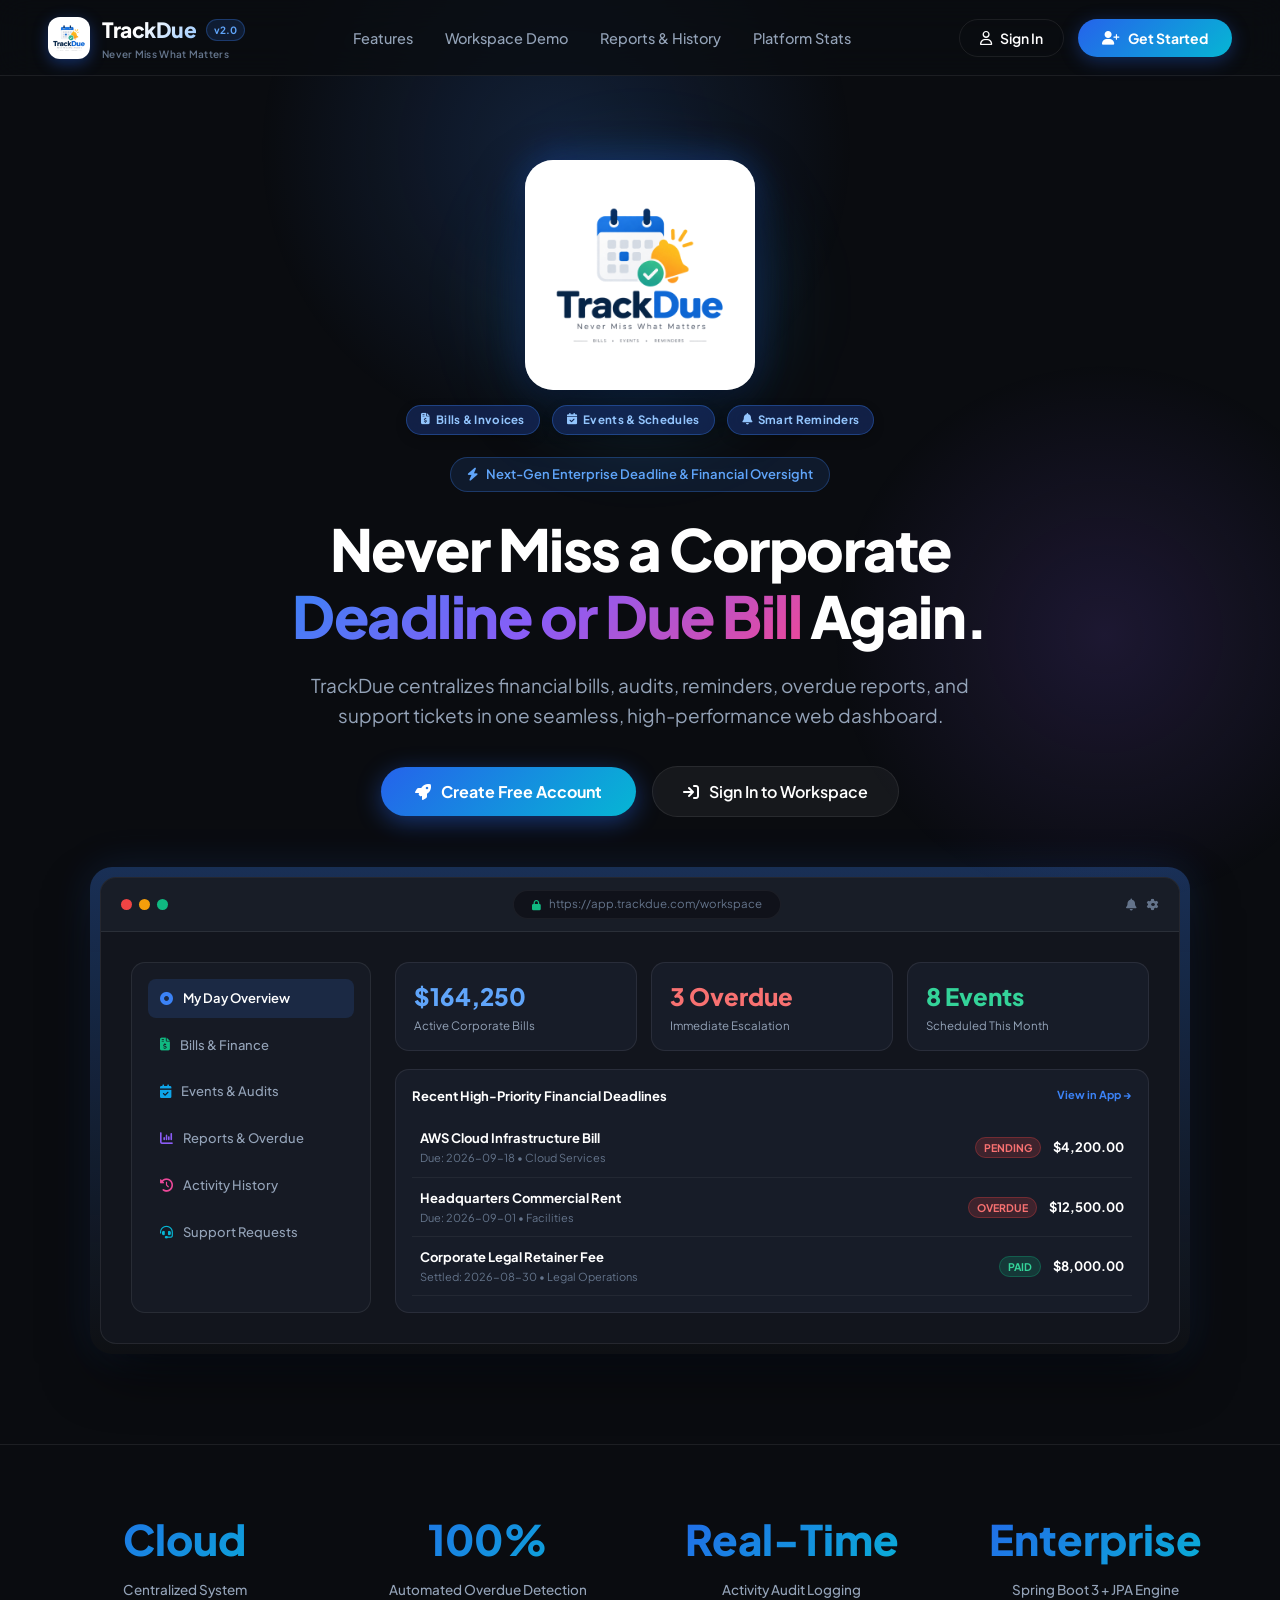
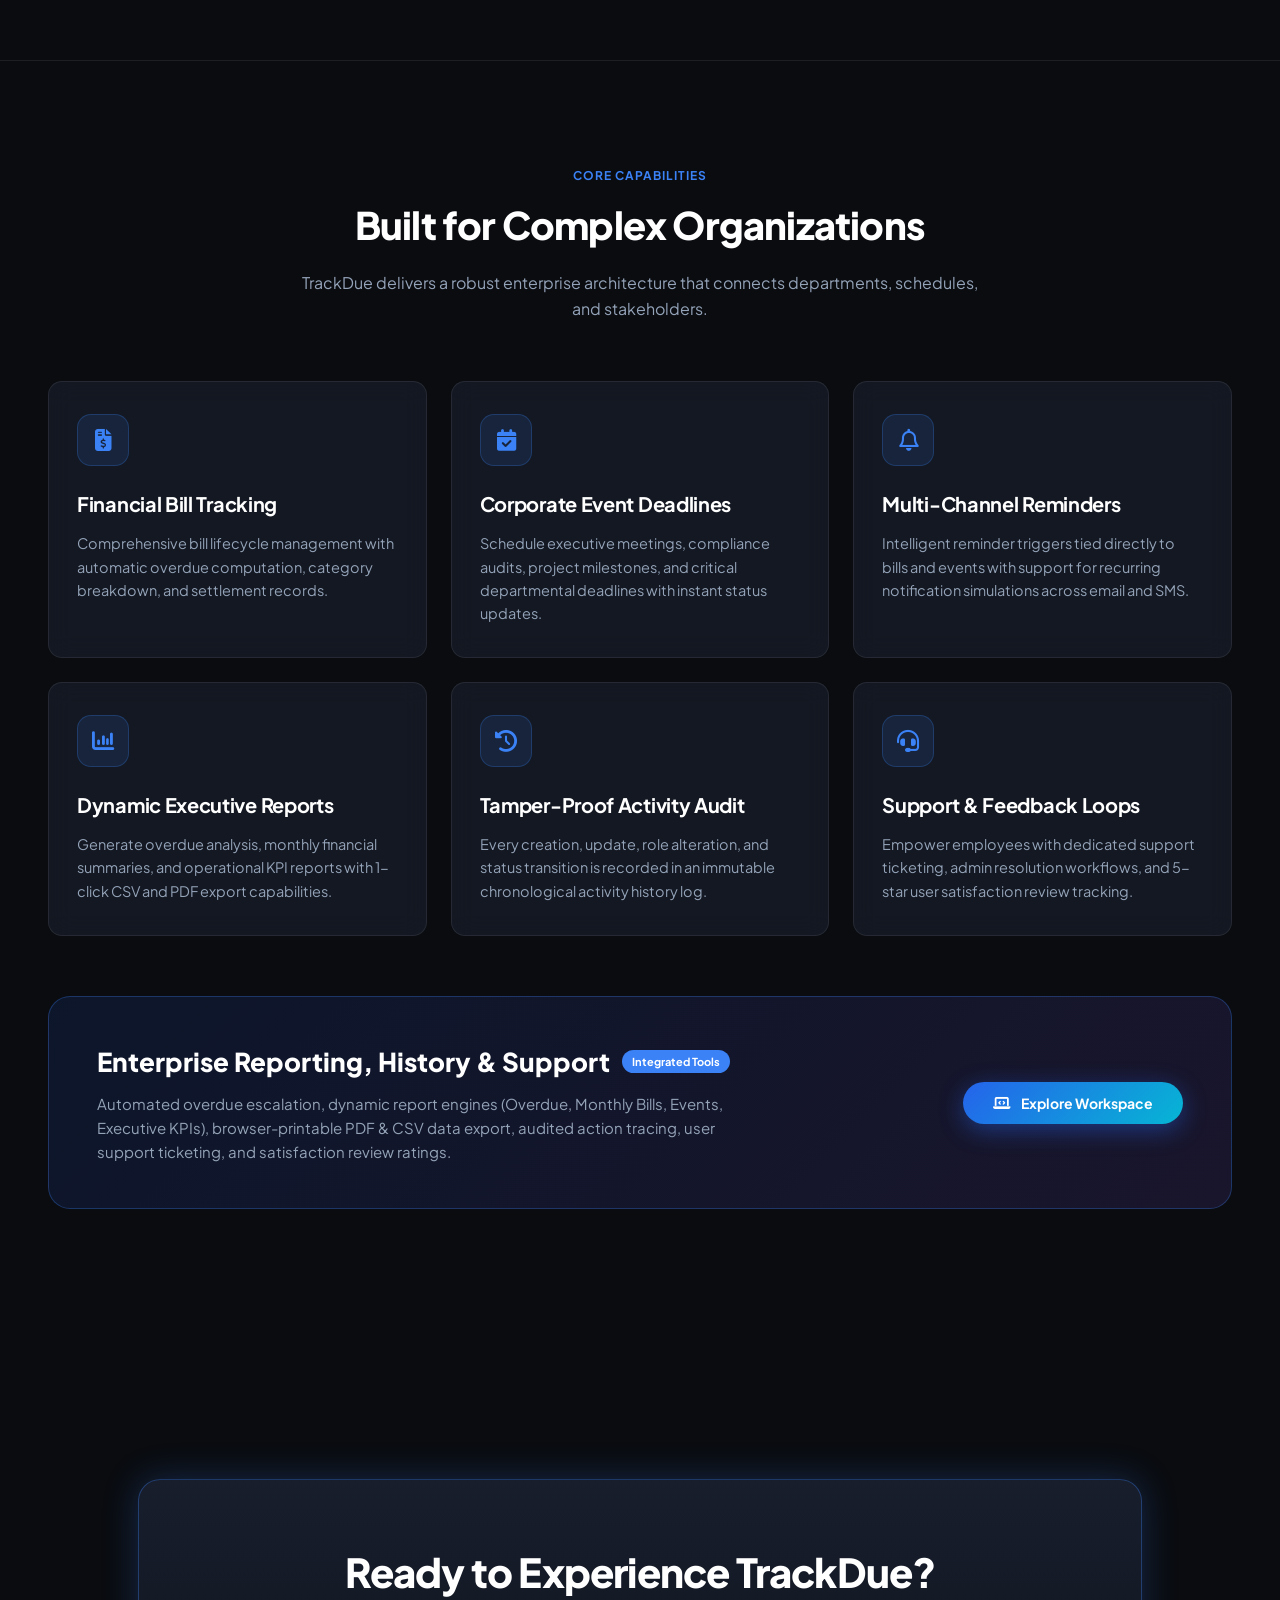
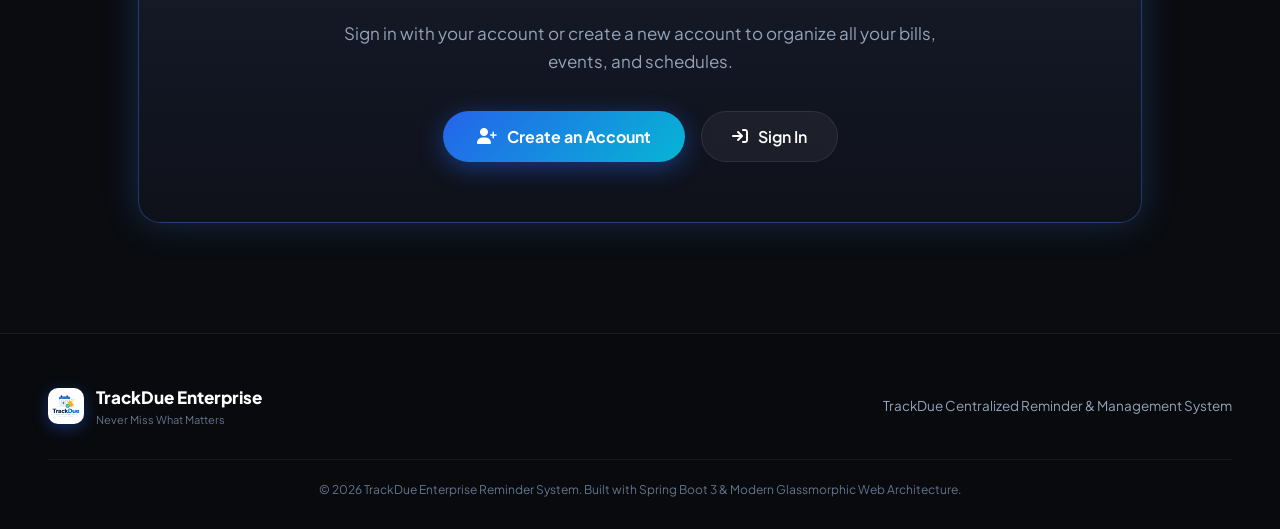
==== commit 4ae0d77c: "Merge branch 'main' into feature/event-management-IT25102067" ====
--- a/frontend/pages/app.html
+++ b/frontend/pages/app.html
@@ -9,21 +9,12 @@
   <link rel="stylesheet" href="../assets/css/style.css">
   <script>
     (function() {
-      // 1. Check Authentication
       const user = localStorage.getItem('trackdue_user');
       if (!user) {
         window.location.replace('index.html');
       }
-      // 2. Zero-flicker Theme Initialization
-      const mode = localStorage.getItem('trackdue_theme_mode') || 'system';
-      const isSystemDark = window.matchMedia('(prefers-color-scheme: dark)').matches;
-      const effective = mode === 'system' ? (isSystemDark ? 'dark' : 'light') : mode;
-      document.documentElement.setAttribute('data-theme', effective);
-      document.documentElement.setAttribute('data-theme-mode', mode);
-      document.documentElement.style.colorScheme = effective;
     })();
   </script>
-  <script src="../assets/js/theme.js"></script>
 </head>
 <body>
 
@@ -60,48 +51,20 @@
     <div class="sidebar-scroll">
       <!-- User Navigation Section (Visible ONLY for standard users) -->
       <div id="user-sidebar-section">
-        <a class="any-nav-item" data-tab="profile" id="nav-item-profile">
-          <i class="fa-solid fa-user-circle" style="color:#a855f7;"></i>
-          <span>My Profile</span>
+        <a class="any-nav-item active" data-tab="myday" id="nav-item-myday">
+          <i class="fa-solid fa-circle-dot" style="color:#3b82f6;"></i>
+          <span>My day</span>
         </a>
-        <a class="any-nav-item active" data-tab="myday" id="nav-item-myday">
-          <i class="fa-solid fa-gauge-high" style="color:#3b82f6;"></i>
-          <span>Overall Dashboard</span>
-        </a>
-        <a class="any-nav-item" data-tab="bills" id="nav-item-bills">
-          <i class="fa-solid fa-file-invoice-dollar" style="color:#10b981;"></i>
-          <span>Bills & Finance</span>
-          <span class="item-badge" id="badge-bills-sidebar">0</span>
-        </a>
-        <a class="any-nav-item" data-tab="events" id="nav-item-events">
-          <i class="fa-solid fa-calendar-check" style="color:#0ea5e9;"></i>
-          <span>Events & Deadlines</span>
-          <span class="item-badge" id="badge-events-sidebar">0</span>
+        <a class="any-nav-item" data-tab="reminders" id="nav-item-reminders">
+          <i class="fa-regular fa-bell" style="color:#f59e0b;"></i>
+          <span>My Reminders</span>
+          <span class="item-badge" id="badge-reminders-sidebar">0</span>
         </a>
         <a class="any-nav-item" data-tab="notifications" id="nav-item-notifications">
           <i class="fa-solid fa-bell" style="color:#38bdf8;"></i>
-          <span>My Notifications</span>
+          <span>Notifications</span>
           <span class="item-badge" id="badge-notifications-sidebar">0</span>
         </a>
-        <a class="any-nav-item" data-tab="reminders" id="nav-item-reminders">
-          <i class="fa-regular fa-clock" style="color:#f59e0b;"></i>
-          <span>Upcoming Reminders</span>
-          <span class="item-badge" id="badge-reminders-sidebar">0</span>
-        </a>
-        <a class="any-nav-item" data-tab="reports" id="nav-item-user-reports">
-          <i class="fa-solid fa-chart-pie" style="color:#8b5cf6;"></i>
-          <span>Reports & History</span>
-        </a>
-        <a class="any-nav-item" data-tab="support" id="nav-item-support">
-          <i class="fa-solid fa-headset" style="color:#06b6d4;"></i>
-          <span>Help & Support Center</span>
-          <span class="item-badge" id="badge-support-sidebar">0</span>
-        </a>
-
-        <!-- Additional Workflow Views -->
-        <div class="nav-section-title">
-          <span>Views & Schedule</span>
-        </div>
         <a class="any-nav-item" data-tab="next7days" id="nav-item-next7days">
           <i class="fa-regular fa-calendar-days"></i>
           <span>Next 7 days</span>
@@ -116,10 +79,53 @@
           <i class="fa-regular fa-calendar"></i>
           <span>My Calendar</span>
         </a>
+
+        <!-- Lists & Commitments -->
+        <div class="nav-section-title">
+          <span>My Lists</span>
+          <i class="fa-solid fa-plus add-btn" id="btn-quick-add-bill" title="Add Bill"></i>
+        </div>
+        <a class="any-nav-item" data-tab="bills" id="nav-item-bills">
+          <i class="fa-solid fa-file-invoice-dollar" style="color:#10b981;"></i>
+          <span>Bills & Finance</span>
+          <span class="item-badge red" id="badge-overdue-sidebar">0</span>
+        </a>
+        <a class="any-nav-item" data-tab="events" id="nav-item-events">
+          <i class="fa-solid fa-calendar-check" style="color:#0ea5e9;"></i>
+          <span>Events & Deadlines</span>
+        </a>
+
+        <!-- Help & Feedback -->
+        <div class="nav-section-title">
+          <span>Help & Feedback</span>
+        </div>
+        <a class="any-nav-item" data-tab="support" id="nav-item-support">
+          <i class="fa-solid fa-headset" style="color:#06b6d4;"></i>
+          <span>Support Requests</span>
+          <span class="item-badge" id="badge-support-sidebar">0</span>
+        </a>
         <a class="any-nav-item" data-tab="feedback" id="nav-item-feedback">
           <i class="fa-regular fa-star" style="color:#eab308;"></i>
           <span>Feedback</span>
         </a>
+
+        <!-- Reports & Analytics -->
+        <div class="nav-section-title">
+          <span>Analytics & Reports</span>
+        </div>
+        <a class="any-nav-item" data-tab="reports" id="nav-item-user-reports">
+          <i class="fa-solid fa-chart-pie" style="color:#a855f7;"></i>
+          <span>Reports & History</span>
+        </a>
+
+        <!-- Account Settings -->
+        <div class="nav-section-title">
+          <span>My Account</span>
+        </div>
+        <a class="any-nav-item" data-tab="profile" id="nav-item-profile">
+          <i class="fa-solid fa-user-gear" style="color:#a855f7;"></i>
+          <span>Profile & Settings</span>
+        </a>
       </div>
 
       <!-- Admin Navigation Section (Visible ONLY for System Administrator) -->
@@ -127,57 +133,41 @@
         <div class="nav-section-title" style="color: #c084fc; margin-top: 4px;">
           <span>Admin Console <i class="fa-solid fa-shield-halved" style="font-size:10px; margin-left:4px;"></i></span>
         </div>
+        <a class="any-nav-item active" data-tab="admin-overview" id="nav-item-admin-overview">
+          <i class="fa-solid fa-gauge-high" style="color:#38bdf8;"></i>
+          <span>Platform Overview</span>
+        </a>
         <a class="any-nav-item" data-tab="users" id="nav-item-users">
-          <i class="fa-solid fa-users" style="color:#a855f7;"></i>
+          <i class="fa-solid fa-users" style="color:#c084fc;"></i>
           <span>User Accounts</span>
           <span class="item-badge" id="badge-users-sidebar">0</span>
         </a>
-        <a class="any-nav-item active" data-tab="admin-overview" id="nav-item-admin-overview">
-          <i class="fa-solid fa-gauge-high" style="color:#38bdf8;"></i>
-          <span>Overall Dashboard</span>
-        </a>
-        <a class="any-nav-item" data-tab="bills" id="nav-item-admin-bills">
-          <i class="fa-solid fa-file-invoice-dollar" style="color:#10b981;"></i>
-          <span>Bills & Finance</span>
-          <span class="item-badge" id="badge-admin-bills-sidebar">0</span>
-        </a>
-        <a class="any-nav-item" data-tab="events" id="nav-item-admin-events">
-          <i class="fa-solid fa-calendar-check" style="color:#0ea5e9;"></i>
-          <span>Events & Deadlines</span>
-          <span class="item-badge" id="badge-admin-events-sidebar">0</span>
-        </a>
-        <a class="any-nav-item" data-tab="notifications" id="nav-item-admin-notifications">
-          <i class="fa-solid fa-bell" style="color:#38bdf8;"></i>
-          <span>My Notifications</span>
-          <span class="item-badge" id="badge-admin-notifs-sidebar">0</span>
-        </a>
-        <a class="any-nav-item" data-tab="reminders" id="nav-item-admin-reminders">
-          <i class="fa-regular fa-clock" style="color:#f59e0b;"></i>
-          <span>Upcoming Reminders</span>
-          <span class="item-badge" id="badge-admin-reminders-sidebar">0</span>
-        </a>
-        <a class="any-nav-item" data-tab="reports" id="nav-item-reports">
-          <i class="fa-solid fa-chart-column" style="color:#8b5cf6;"></i>
-          <span>Reports & History</span>
-        </a>
         <a class="any-nav-item" data-tab="support" id="nav-item-admin-support">
           <i class="fa-solid fa-headset" style="color:#06b6d4;"></i>
-          <span>Help & Support Center</span>
+          <span>Support Helpdesk</span>
           <span class="item-badge" id="badge-admin-support-sidebar">0</span>
         </a>
-
-        <!-- Admin Management Links -->
-        <div class="nav-section-title" style="color: #94a3b8; margin-top: 8px;">
-          <span>Management</span>
-        </div>
         <a class="any-nav-item" data-tab="feedback" id="nav-item-admin-feedback">
           <i class="fa-regular fa-star" style="color:#fbbf24;"></i>
           <span>User Feedback</span>
           <span class="item-badge" id="badge-admin-feedback-sidebar">0</span>
         </a>
+        <a class="any-nav-item" data-tab="reports" id="nav-item-reports">
+          <i class="fa-solid fa-chart-column" style="color:#8b5cf6;"></i>
+          <span>Reports & Overdue</span>
+        </a>
         <a class="any-nav-item" data-tab="history" id="nav-item-history">
           <i class="fa-solid fa-clock-rotate-left" style="color:#ec4899;"></i>
           <span>Activity History</span>
+        </a>
+        <a class="any-nav-item" data-tab="notifications" id="nav-item-admin-notifications">
+          <i class="fa-solid fa-bell" style="color:#38bdf8;"></i>
+          <span>Notifications</span>
+          <span class="item-badge" id="badge-admin-notifs-sidebar">0</span>
+        </a>
+        <a class="any-nav-item" data-tab="profile" id="nav-item-admin-profile">
+          <i class="fa-solid fa-user-gear" style="color:#a855f7;"></i>
+          <span>Profile & Settings</span>
         </a>
       </div>
     </div>
@@ -223,81 +213,58 @@
       </svg>
     </div>
 
-    <!-- Top Navigation Bar (Compulsory Essentials Only) -->
+    <!-- Top Navigation Bar (Any.do Style) -->
     <header class="any-topbar">
-      <!-- Left: Active View Identifier -->
+      <!-- Left: View Identifier / Title -->
       <div class="topbar-left">
         <div class="view-selector-btn" id="topbar-view-btn">
-          <i class="fa-solid fa-circle-dot" style="color: var(--any-blue);"></i>
-          <span id="topbar-view-text">Overall Dashboard</span>
-        </div>
-      </div>
-
-      <!-- Center: 6 Main Functional Requirement Shortcuts with Matching Icons (Icon Only) -->
-      <nav class="topbar-shortcuts" id="header-main-shortcuts" aria-label="Core Module Shortcuts">
-        <button type="button" class="topbar-shortcut-btn active" data-shortcut="dashboard" onclick="handleShortcutClick('dashboard')" title="Overall Dashboard">
-          <i class="fa-solid fa-gauge-high" style="color:#3b82f6;"></i>
+          <i class="fa-solid fa-circle-dot"></i>
+          <span id="topbar-view-text">My day</span>
+        </div>
+        <div class="pill-filter-tag" id="topbar-list-tag">
+          <i class="fa-solid fa-lock" style="font-size:10px;"></i>
+          <span id="topbar-list-name">All Items</span>
+        </div>
+        <div class="pill-filter-tag" id="topbar-filter-btn">
+          <i class="fa-solid fa-bars-staggered" style="font-size:11px;"></i>
+          <span>Filter</span>
+        </div>
+      </div>
+
+      <!-- Center: Authenticated User Session Profile & Logout -->
+      <div class="user-session-bar" id="topbar-user-session-bar">
+        <div class="user-session-pill" onclick="switchTab('profile')" style="cursor:pointer;" title="View & Edit Profile">
+          <div class="user-session-avatar" id="topbar-user-avatar">
+            <i class="fa-regular fa-user"></i>
+          </div>
+          <div class="user-session-meta">
+            <span class="user-session-name" id="topbar-user-name">Account</span>
+          </div>
+        </div>
+        <button class="btn-logout-action" id="btn-logout-action" title="Sign out of TrackDue">
+          <i class="fa-solid fa-arrow-right-from-bracket"></i>
+          <span>Logout</span>
         </button>
-        <button type="button" class="topbar-shortcut-btn" data-shortcut="bills" onclick="handleShortcutClick('bills')" title="Bills & Financial Due">
-          <i class="fa-solid fa-file-invoice-dollar" style="color:#10b981;"></i>
+      </div>
+
+      <!-- Right: Action Icons (Refresh, Support, Split, Search, Notifications) -->
+      <div class="topbar-right">
+        <button class="icon-action-btn" id="btn-topbar-refresh" title="Sync / Refresh">
+          <i class="fa-solid fa-rotate-right"></i>
         </button>
-        <button type="button" class="topbar-shortcut-btn" data-shortcut="events" onclick="handleShortcutClick('events')" title="Events & Deadlines">
-          <i class="fa-solid fa-calendar-check" style="color:#0ea5e9;"></i>
+        <button class="icon-action-btn" onclick="switchTab('support')" title="Help & Support">
+          <i class="fa-solid fa-headset"></i>
         </button>
-        <button type="button" class="topbar-shortcut-btn" data-shortcut="notifications" onclick="handleShortcutClick('notifications')" title="My Notifications & Alerts">
-          <i class="fa-solid fa-bell" style="color:#38bdf8;"></i>
+        <button class="icon-action-btn" onclick="switchTab('alltasks')" title="Split View">
+          <i class="fa-regular fa-square"></i>
         </button>
-        <button type="button" class="topbar-shortcut-btn" data-shortcut="reminders" onclick="handleShortcutClick('reminders')" title="Upcoming Reminders">
-          <i class="fa-regular fa-clock" style="color:#f59e0b;"></i>
+        <button class="icon-action-btn" id="btn-topbar-search" title="Search">
+          <i class="fa-solid fa-magnifying-glass"></i>
         </button>
-        <button type="button" class="topbar-shortcut-btn" data-shortcut="reports" onclick="handleShortcutClick('reports')" title="Reports & Analytics">
-          <i class="fa-solid fa-chart-pie" style="color:#8b5cf6;"></i>
-        </button>
-      </nav>
-
-      <!-- Right: Compulsory Essentials (Theme Mode, Notifications Alert, User Account, Logout) -->
-      <div class="topbar-right">
-        <!-- 1. Theme Mode Switcher -->
-        <div class="theme-switcher-wrapper" id="theme-switcher-wrapper">
-          <button class="theme-toggle-btn" id="theme-toggle-btn" onclick="toggleThemeDropdown(event)" title="Theme: SYSTEM (Click to change)">
-            <i id="theme-toggle-icon" class="fa-solid fa-circle-half-stroke"></i>
-            <span id="theme-toggle-text">System</span>
-            <i class="fa-solid fa-chevron-down" style="font-size:9px; opacity:0.6; margin-left:1px;"></i>
-          </button>
-          <div class="theme-dropdown-menu" id="theme-dropdown-menu">
-            <button class="theme-dropdown-item" data-theme-val="light" onclick="selectThemeMode('light', event)">
-              <i class="fa-solid fa-sun" style="color:#f59e0b;"></i> Light Mode
-            </button>
-            <button class="theme-dropdown-item" data-theme-val="dark" onclick="selectThemeMode('dark', event)">
-              <i class="fa-solid fa-moon" style="color:#38bdf8;"></i> Dark Mode
-            </button>
-            <button class="theme-dropdown-item" data-theme-val="system" onclick="selectThemeMode('system', event)">
-              <i class="fa-solid fa-circle-half-stroke" style="color:#a855f7;"></i> System Default
-            </button>
-          </div>
-        </div>
-
-        <!-- 2. Notifications Alert Icon with Unread Bubble -->
-        <button class="icon-action-btn" id="btn-topbar-notifs" onclick="switchTab('notifications')" title="Notifications">
+        <button class="icon-action-btn" id="btn-topbar-notifs" title="Notifications">
           <i class="fa-regular fa-bell"></i>
           <span class="notif-bubble" id="topbar-notif-count">0</span>
         </button>
-
-        <!-- 3. User Session Profile Pill & Logout -->
-        <div class="user-session-bar" id="topbar-user-session-bar">
-          <div class="user-session-pill" onclick="switchTab('profile')" style="cursor:pointer;" title="View & Edit Profile">
-            <div class="user-session-avatar" id="topbar-user-avatar">
-              <i class="fa-regular fa-user"></i>
-            </div>
-            <div class="user-session-meta">
-              <span class="user-session-name" id="topbar-user-name">Account</span>
-            </div>
-          </div>
-          <button class="btn-logout-action" id="btn-logout-action" title="Sign out of TrackDue">
-            <i class="fa-solid fa-arrow-right-from-bracket"></i>
-            <span>Logout</span>
-          </button>
-        </div>
       </div>
     </header>
 
@@ -310,16 +277,11 @@
         <div class="myday-header-box" style="margin-bottom: 24px;">
           <div class="greeting-row" style="display:flex; justify-content:space-between; align-items:flex-start; flex-wrap:wrap; gap:12px;">
             <div>
-              <div style="display:flex; align-items:center; gap:10px; margin-bottom:4px;">
-                <span class="badge-status" style="background:rgba(59,130,246,0.15); color:#60a5fa; border:1px solid rgba(59,130,246,0.3); font-size:11px; padding:3px 10px; border-radius:12px; font-weight:700;">
-                  <i class="fa-solid fa-shield-halved"></i> SYSTEM ADMINISTRATION
-                </span>
-              </div>
-              <h1 class="page-main-header" style="font-size: 24px; font-weight: 700; color: var(--any-text); margin: 6px 0 8px; display: flex; align-items: center; gap: 10px;">
-                <i class="fa-solid fa-shield-halved" style="color:#3b82f6;"></i> Admin Control Center
+              <h1 style="font-size: 26px; font-weight: 700; color: #fff; margin-bottom: 6px;">
+                Admin Control Center <span style="color:#38bdf8;">•</span>
               </h1>
-              <p class="page-header-desc" style="color: var(--any-text-muted); font-size: 13.5px; max-width: 860px; line-height: 1.6; margin: 0;">
-                Manage system users, broadcast in-app announcements, monitor system health, and customize global reminder notification templates.
+              <p style="color: var(--any-text-muted); font-size: 14px; margin:0;">
+                Manage system users, broadcast in-app announcements, and customize global reminder templates.
               </p>
             </div>
             <div style="display:flex; gap:10px; align-items:center;">
@@ -380,10 +342,7 @@
         <div style="display: grid; grid-template-columns: 1fr 1fr; gap: 20px;">
           <div class="any-card-panel">
             <div class="panel-header-row">
-              <div>
-                <h3><i class="fa-solid fa-users-gear" style="color:#c084fc;"></i> Registered User Accounts</h3>
-                <p style="font-size: 12.5px; color: var(--any-text-muted); margin-top: 3px;">Active user accounts and recent signups</p>
-              </div>
+              <h3><i class="fa-solid fa-users-gear" style="color:#c084fc;"></i> Registered User Accounts</h3>
               <button class="btn-any-subtle" onclick="switchTab('users')" style="font-size:12px;">Manage Users</button>
             </div>
             <div id="admin-recent-users-list" style="display:flex; flex-direction:column; gap:10px;">
@@ -393,10 +352,7 @@
 
           <div class="any-card-panel">
             <div class="panel-header-row">
-              <div>
-                <h3><i class="fa-solid fa-ticket" style="color:#06b6d4;"></i> Recent Support Tickets</h3>
-                <p style="font-size: 12.5px; color: var(--any-text-muted); margin-top: 3px;">Active issues and assistance requests</p>
-              </div>
+              <h3><i class="fa-solid fa-ticket" style="color:#06b6d4;"></i> Recent Support Tickets</h3>
               <button class="btn-any-subtle" onclick="switchTab('support')" style="font-size:12px;">Open Helpdesk</button>
             </div>
             <div id="admin-recent-support-list" style="display:flex; flex-direction:column; gap:10px;">
@@ -484,12 +440,6 @@
 
       <!-- ================= VIEW 2: NEXT 7 DAYS KANBAN (Screenshot 2) ================= -->
       <section id="view-next7days" class="view-section">
-        <div class="panel-header-row" style="margin-bottom: 16px;">
-          <div>
-            <h3><i class="fa-solid fa-calendar-week" style="color:#3b82f6;"></i> Next 7 Days Pipeline</h3>
-            <p style="font-size: 12.5px; color: var(--any-text-muted); margin-top: 3px;">Interactive Kanban pipeline of upcoming bills and events scheduled for the next 7 days.</p>
-          </div>
-        </div>
         <div class="kanban-board-container" id="kanban-columns-wrapper">
           <!-- Dynamically populated 7-day columns -->
         </div>
@@ -497,12 +447,6 @@
 
       <!-- ================= VIEW 3: ALL TASKS & BILLS 2-PANE (Screenshot 3 & 5) ================= -->
       <section id="view-alltasks" class="view-section">
-        <div class="panel-header-row" style="margin-bottom: 16px;">
-          <div>
-            <h3><i class="fa-solid fa-list-check" style="color:#10b981;"></i> All Scheduled Tasks &amp; Due Items</h3>
-            <p style="font-size: 12.5px; color: var(--any-text-muted); margin-top: 3px;">Unified task inspector for managing daily deadlines, pending obligations, and completed items.</p>
-          </div>
-        </div>
         <div class="two-pane-container">
           <!-- Left Task List Pane -->
           <div class="task-list-pane">
@@ -653,10 +597,7 @@
       <section id="view-bills" class="view-section">
         <div class="any-card-panel">
           <div class="panel-header-row">
-            <div>
-              <h3><i class="fa-solid fa-file-invoice-dollar" style="color:var(--any-blue);"></i> Organizational Bills</h3>
-              <p style="font-size: 12.5px; color: var(--any-text-muted); margin-top: 3px;">Track recurring organizational expenses, vendor invoices, payment due dates, and settlement status.</p>
-            </div>
+            <h3><i class="fa-solid fa-file-invoice-dollar"></i> Organizational Bills</h3>
             <button class="btn-any-blue" onclick="openAddBillModal()"><i class="fa-solid fa-plus"></i> Add Bill</button>
           </div>
           <div class="any-input-row">
@@ -681,8 +622,7 @@
             <thead>
               <tr>
                 <th>ID</th>
-                <th>Bill & Vendor</th>
-                <th>Ref No.</th>
+                <th>Bill Name</th>
                 <th>Category</th>
                 <th>Amount (LKR)</th>
                 <th>Due Date</th>
@@ -700,10 +640,7 @@
       <section id="view-events" class="view-section">
         <div class="any-card-panel">
           <div class="panel-header-row">
-            <div>
-              <h3><i class="fa-solid fa-calendar-check" style="color:#0ea5e9;"></i> Events &amp; Audits</h3>
-              <p style="font-size: 12.5px; color: var(--any-text-muted); margin-top: 3px;">Schedule corporate meetings, conference deadlines, compliance audits, and track attendee participation.</p>
-            </div>
+            <h3><i class="fa-solid fa-calendar-check"></i> Events & Audits</h3>
             <button class="btn-any-blue" onclick="openAddEventModal()"><i class="fa-solid fa-plus"></i> Add Event</button>
           </div>
           <div class="any-input-row">
@@ -746,22 +683,15 @@
       <section id="view-reminders" class="view-section">
         <div class="rem-container">
           
-          <!-- Reminders Header Banner (Matches Events & Audits design) -->
-          <div class="any-card-panel" style="margin-bottom: 20px;">
-            <div class="panel-header-row" style="margin-bottom: 0;">
-              <div>
-                <h3><i class="fa-regular fa-clock" style="color:#f59e0b;"></i> Scheduled Reminders</h3>
-                <p style="font-size: 12.5px; color: var(--any-text-muted); margin-top: 3px;">Configure multi-channel automated alert schedules, set advance lead-time notifications for pending bills and events, customize dispatch rules, and monitor upcoming notification queues.</p>
-              </div>
-              <div style="display: flex; gap: 10px; align-items: center; flex-wrap: wrap;">
-                <button class="btn-any-blue" onclick="openAddReminderModal()">
-                  <i class="fa-solid fa-plus"></i> Schedule Reminder
-                </button>
-                <button class="btn-any-subtle" onclick="loadRemindersTable()" title="Refresh Reminders">
-                  <i class="fa-solid fa-rotate-right"></i>
-                </button>
-              </div>
-            </div>
+          <!-- Header Banner -->
+          <div class="rem-header-banner">
+            <div class="rem-header-left">
+              <h2><i class="fa-regular fa-bell"></i> Scheduled Reminders</h2>
+              <p>Manage, track, and customize automated alerts for bills, invoices, and organization events.</p>
+            </div>
+            <button class="btn-any-blue" onclick="openAddReminderModal()">
+              <i class="fa-solid fa-plus"></i> Schedule Reminder
+            </button>
           </div>
 
           <!-- KPI Summary Cards -->
@@ -894,12 +824,21 @@
 
       <!-- ================= VIEW 8: REPORTS, ANALYTICS & HISTORY ================= -->
       <section id="view-reports" class="view-section">
-        <!-- Reports Header Banner (Matches Events & Audits design) -->
-        <div class="any-card-panel" style="margin-bottom: 20px;">
-          <div class="panel-header-row" style="margin-bottom: 0;">
+        <!-- Reports Header Banner -->
+        <div class="myday-header-box" style="margin-bottom: 20px;">
+          <div class="greeting-row">
             <div>
-              <h3><i class="fa-solid fa-chart-pie" style="color:#c084fc;"></i> Reports, Analytics &amp; History</h3>
-              <p style="font-size: 12.5px; color: var(--any-text-muted); margin-top: 3px;">Analyze organizational financial obligations, track pending bills and settled payments, evaluate event attendance rates, audit uploaded payment receipts, and export comprehensive audit statements in CSV, Excel, or Print / PDF formats.</p>
+              <div style="display:flex; align-items:center; gap:10px; margin-bottom:4px;">
+                <span class="badge-status resolved" style="background:rgba(168,85,247,0.15); color:#c084fc; border:1px solid rgba(168,85,247,0.3); font-size:11px; padding:3px 10px; border-radius:12px; font-weight:700;">
+                  <i class="fa-solid fa-chart-pie"></i> ANALYTICS & AUDIT
+                </span>
+              </div>
+              <h1 style="font-size: 26px; font-weight: 700; color: #fff; margin-bottom: 6px;">
+                Reports, Analytics & History
+              </h1>
+              <p style="color: var(--any-text-muted); font-size: 13.5px; max-width: 840px; line-height: 1.5; margin: 0;">
+                Track pending bill obligations, average commitments, settled payments, event attendance rate, view uploaded payment receipts, and export statements in CSV, Excel, or Print / PDF.
+              </p>
             </div>
             <div style="display: flex; gap: 8px; align-items: center; flex-wrap: wrap;">
               <button class="btn-any-subtle" onclick="exportReportsData('csv')" title="Download CSV Spreadsheet">
@@ -916,10 +855,9 @@
               </button>
             </div>
           </div>
-        </div>
-
-        <!-- 4 Analytics Metric Cards -->
-        <div class="stats-counter-grid" style="grid-template-columns: repeat(4, 1fr); margin-bottom: 20px;">
+
+          <!-- 4 Analytics Metric Cards -->
+          <div class="stats-counter-grid" style="grid-template-columns: repeat(4, 1fr); margin-top: 20px;">
             <!-- Pending Bills Card -->
             <div class="stat-counter-card">
               <div class="icon-bubble" style="background: rgba(245, 158, 11, 0.15); color: #f59e0b;">
@@ -928,7 +866,7 @@
               <div class="stat-content">
                 <div class="stat-num" id="rep-stat-pending-bills" style="color:#f59e0b;">0</div>
                 <div class="stat-lbl">Pending Bills</div>
-                <div style="font-size:13.5px; font-weight:700; color: var(--any-text); margin-top:2px;" id="rep-stat-pending-amount">LKR 0.00</div>
+                <div style="font-size:13.5px; font-weight:700; color:#fff; margin-top:2px;" id="rep-stat-pending-amount">LKR 0.00</div>
                 <div style="font-size:11px; color:#93c5fd; margin-top:3px;" id="rep-stat-avg-pending">Avg: LKR 0.00 / bill</div>
               </div>
             </div>
@@ -941,7 +879,7 @@
               <div class="stat-content">
                 <div class="stat-num" id="rep-stat-paid-bills" style="color:#10b981;">0</div>
                 <div class="stat-lbl">Paid Bills Settled</div>
-                <div style="font-size:13.5px; font-weight:700; color: var(--any-text); margin-top:2px;" id="rep-stat-paid-amount">LKR 0.00</div>
+                <div style="font-size:13.5px; font-weight:700; color:#fff; margin-top:2px;" id="rep-stat-paid-amount">LKR 0.00</div>
                 <div style="font-size:11px; color:#a7f3d0; margin-top:3px;" id="rep-stat-receipts-count"><i class="fa-solid fa-receipt"></i> 0 Receipts Uploaded</div>
               </div>
             </div>
@@ -954,7 +892,7 @@
               <div class="stat-content">
                 <div class="stat-num" id="rep-stat-upcoming-events" style="color:#38bdf8;">0</div>
                 <div class="stat-lbl">Upcoming Events</div>
-                <div style="font-size:13.5px; font-weight:700; color: var(--any-text); margin-top:2px;" id="rep-stat-total-events">0 Total Events</div>
+                <div style="font-size:13.5px; font-weight:700; color:#fff; margin-top:2px;" id="rep-stat-total-events">0 Total Events</div>
                 <div style="font-size:11px; color:var(--any-text-muted); margin-top:3px;">Scheduled Ahead</div>
               </div>
             </div>
@@ -967,11 +905,12 @@
               <div class="stat-content">
                 <div class="stat-num" id="rep-stat-completed-events" style="color:#c084fc;">0</div>
                 <div class="stat-lbl">Attended Events</div>
-                <div style="font-size:13.5px; font-weight:700; color: var(--any-text); margin-top:2px;" id="rep-stat-attendance-rate">0% Attendance</div>
+                <div style="font-size:13.5px; font-weight:700; color:#fff; margin-top:2px;" id="rep-stat-attendance-rate">0% Attendance</div>
                 <div style="font-size:11px; color:#e9d5ff; margin-top:3px;">Completed & Verified</div>
               </div>
             </div>
           </div>
+        </div>
 
         <!-- Sub-Navigation Segmented Buttons -->
         <div class="rem-segmented-nav" style="margin-bottom: 16px;">
@@ -1113,10 +1052,7 @@
       <section id="view-history" class="view-section">
         <div class="any-card-panel">
           <div class="panel-header-row">
-            <div>
-              <h3><i class="fa-solid fa-clock-rotate-left" style="color:#ec4899;"></i> Activity History</h3>
-              <p style="font-size: 12.5px; color: var(--any-text-muted); margin-top: 3px;">Comprehensive audit trail of system activities, user operations, record updates, and security logs.</p>
-            </div>
+            <h3><i class="fa-solid fa-clock-rotate-left"></i> Activity History</h3>
             <button class="btn-any-subtle" id="btn-refresh-history"><i class="fa-solid fa-rotate-right"></i> Refresh</button>
           </div>
           <div class="any-input-row">
@@ -1160,12 +1096,12 @@
         <div class="any-card-panel">
           <div class="panel-header-row">
             <div>
-              <h3><i class="fa-solid fa-headset" style="color:#06b6d4;"></i> Support Request Management</h3>
-              <p style="font-size: 12.5px; color: var(--any-text-muted); margin-top: 3px;">Track technical assistance tickets, error troubleshooting, and live resolution pipeline.</p>
+              <h3><i class="fa-solid fa-headset"></i> Support Request Management</h3>
+              <p style="font-size: 12px; color: var(--any-text-muted); margin-top: 2px;">Track system tickets, error reporting, and live progress pipeline</p>
             </div>
             <div style="display:flex; gap:10px; align-items:center;">
               <!-- View Switcher (Pipeline Board vs Table List) -->
-              <div id="support-view-toggle-wrap" style="display:flex; background:var(--any-input-bg); padding:3px; border-radius:var(--radius-sm); border:1px solid var(--any-border);">
+              <div id="support-view-toggle-wrap" style="display:flex; background:#181818; padding:3px; border-radius:var(--radius-sm); border:1px solid var(--any-border);">
                 <button type="button" class="btn-any-subtle active" id="btn-support-kanban" onclick="setSupportViewMode('kanban')" style="padding:4px 12px; font-size:12px; border-radius:6px;">
                   <i class="fa-solid fa-columns"></i> Pipeline Board
                 </button>
@@ -1256,8 +1192,8 @@
         <div class="any-card-panel">
           <div class="panel-header-row">
             <div>
-              <h3><i class="fa-regular fa-star" style="color:#eab308;"></i> Feedback &amp; Reviews</h3>
-              <p style="font-size: 12.5px; color: var(--any-text-muted); margin-top: 3px;">Submit user reviews, evaluate platform rating satisfaction, and share enhancement suggestions.</p>
+              <h3><i class="fa-regular fa-star"></i> Feedback & Reviews</h3>
+              <p style="font-size:12px; color:var(--any-text-muted); margin-top:2px;">User reviews, system rating and platform suggestions</p>
             </div>
             <button class="btn-any-blue" id="btn-feedback-action" onclick="openFeedbackActionModal()"><i class="fa-solid fa-star"></i> Give Feedback</button>
           </div>
@@ -1284,58 +1220,28 @@
 
       <!-- ================= VIEW 12: USER ACCOUNTS (ADMIN ONLY) ================= -->
       <section id="view-users" class="view-section">
-        <!-- User Directory Header Banner (Matches Events & Bills design) -->
-        <div class="any-card-panel" style="margin-bottom: 20px;">
-          <div class="panel-header-row" style="margin-bottom: 0;">
-            <div>
-              <h3><i class="fa-solid fa-users" style="color:#8b5cf6;"></i> Registered User Directory</h3>
-              <p style="font-size: 12.5px; color: var(--any-text-muted); margin-top: 3px;">Comprehensive administrative oversight of all registered platform members, account status verification, contact details, security credentials, and organization access rights.</p>
-            </div>
-            <div style="display: flex; gap: 10px; align-items: center; flex-wrap: wrap;">
-              <button class="btn-any-subtle" onclick="loadUsersView()" title="Refresh Users Directory">
-                <i class="fa-solid fa-rotate-right"></i> Refresh Users
-              </button>
-            </div>
-          </div>
-        </div>
-
-        <!-- User Stats KPI Counter Row for Admin -->
-        <div class="stats-counter-grid" style="grid-template-columns: repeat(3, 1fr); margin-bottom: 20px;">
-          <div class="stat-counter-card">
-            <div class="icon-bubble" style="background: rgba(168, 85, 247, 0.15); color: #c084fc;">
-              <i class="fa-solid fa-users"></i>
-            </div>
-            <div class="stat-content">
-              <div class="stat-num" id="admin-user-count" style="color:#c084fc;">0</div>
-              <div class="stat-lbl">Total Registered Users</div>
-            </div>
-          </div>
-          <div class="stat-counter-card">
-            <div class="icon-bubble" style="background: rgba(16, 185, 129, 0.15); color: #10b981;">
-              <i class="fa-solid fa-user-check"></i>
-            </div>
-            <div class="stat-content">
-              <div class="stat-num" id="admin-active-count" style="color:#10b981;">0</div>
-              <div class="stat-lbl">Active Accounts</div>
-            </div>
-          </div>
-          <div class="stat-counter-card">
-            <div class="icon-bubble" style="background: rgba(59, 130, 246, 0.15); color: #3b82f6;">
-              <i class="fa-solid fa-bell"></i>
-            </div>
-            <div class="stat-content">
-              <div class="stat-num" id="admin-reminders-total" style="color:#3b82f6;">0</div>
-              <div class="stat-lbl">System Reminders</div>
-            </div>
-          </div>
-        </div>
-
-        <!-- User Accounts Table Card -->
         <div class="any-card-panel">
           <div class="panel-header-row">
             <div>
-              <h3><i class="fa-solid fa-table-list" style="color:#8b5cf6;"></i> Registered User Records</h3>
-              <p style="font-size: 12.5px; color: var(--any-text-muted); margin-top: 3px;">Full directory listing of accounts with verification status and registration timestamp.</p>
+              <h3><i class="fa-solid fa-users"></i> Registered User Directory</h3>
+              <p style="font-size: 12px; color: var(--any-text-muted); margin-top: 2px;">Administrative view of all registered accounts and active status</p>
+            </div>
+            <button class="btn-any-subtle" onclick="loadUsersView()"><i class="fa-solid fa-rotate-right"></i> Refresh Users</button>
+          </div>
+
+          <!-- User Stats KPI Counter Row for Admin -->
+          <div style="display: grid; grid-template-columns: repeat(3, 1fr); gap: 12px; margin: 16px 0 20px;">
+            <div style="background: rgba(168, 85, 247, 0.1); border: 1px solid rgba(168, 85, 247, 0.25); padding: 14px 18px; border-radius: var(--radius-md);">
+              <div style="font-size: 26px; font-weight: 800; color: #c084fc;" id="admin-user-count">0</div>
+              <div style="font-size: 12px; color: var(--any-text-muted);">Total Registered Users</div>
+            </div>
+            <div style="background: rgba(16, 185, 129, 0.1); border: 1px solid rgba(16, 185, 129, 0.25); padding: 14px 18px; border-radius: var(--radius-md);">
+              <div style="font-size: 26px; font-weight: 800; color: #34d399;" id="admin-active-count">0</div>
+              <div style="font-size: 12px; color: var(--any-text-muted);">Active Accounts</div>
+            </div>
+            <div style="background: rgba(59, 130, 246, 0.1); border: 1px solid rgba(59, 130, 246, 0.25); padding: 14px 18px; border-radius: var(--radius-md);">
+              <div style="font-size: 26px; font-weight: 800; color: #60a5fa;" id="admin-reminders-total">0</div>
+              <div style="font-size: 12px; color: var(--any-text-muted);">System Reminders</div>
             </div>
           </div>
 
@@ -1358,27 +1264,15 @@
       <!-- ================= VIEW 13: USER PROFILE & ACCOUNT SETTINGS ================= -->
       <section id="view-profile" class="view-section">
         <div class="profile-container">
-          <!-- Profile Header Banner (Main Function: Account & Profile Settings) -->
+          <!-- Profile Header Banner -->
           <div class="myday-header-box" style="margin-bottom: 24px;">
-            <div class="greeting-row" style="display:flex; justify-content:space-between; align-items:flex-start; flex-wrap:wrap; gap:12px;">
-              <div>
-                <div style="display:flex; align-items:center; gap:10px; margin-bottom:4px;">
-                  <span class="badge-status resolved" style="background:rgba(168,85,247,0.15); color:#c084fc; border:1px solid rgba(168,85,247,0.3); font-size:11px; padding:3px 10px; border-radius:12px; font-weight:700;">
-                    <i class="fa-solid fa-user-shield"></i> ACCOUNT &amp; PROFILE SECURITY
-                  </span>
-                </div>
-                <h1 class="page-main-header" style="font-size: 24px; font-weight: 700; color: var(--any-text); margin: 6px 0 8px; display: flex; align-items: center; gap: 10px;">
-                  <i class="fa-solid fa-id-card-clip" style="color:#a855f7;"></i> Account &amp; Profile Settings
-                </h1>
-                <p class="page-header-desc" style="color: var(--any-text-muted); font-size: 13.5px; max-width: 860px; line-height: 1.6; margin: 0;">
-                  Manage your personal profile information, update account password and security credentials, customize system appearance and theme preferences, and review active session security across all devices.
-                </p>
-              </div>
-              <div style="display: flex; gap: 8px; align-items: center; flex-wrap: wrap;">
-                <button class="btn-any-subtle" onclick="loadProfileView()" title="Refresh Profile">
-                  <i class="fa-solid fa-rotate-right"></i> Refresh
-                </button>
-              </div>
+            <div class="greeting-row">
+              <h1 style="font-size: 26px; font-weight: 700; color: #fff; margin-bottom: 6px;">
+                Account & Profile Settings <span style="color:#a855f7;">•</span>
+              </h1>
+              <p style="color: var(--any-text-muted); font-size: 14px;">
+                Manage your personal information, security credentials, and account settings.
+              </p>
             </div>
           </div>
 
@@ -1388,57 +1282,11 @@
               <i class="fa-solid fa-user"></i>
             </div>
             <div class="profile-hero-info">
-              <h2 id="profile-hero-name" style="font-size: 22px; font-weight: 700; color: var(--any-text);">Loading User...</h2>
+              <h2 id="profile-hero-name" style="font-size: 22px; font-weight: 700; color: #ffffff;">Loading User...</h2>
               <div class="profile-hero-meta">
                 <span id="profile-hero-email" style="color: var(--any-text-muted); font-size: 13px;"><i class="fa-regular fa-envelope"></i> -</span>
                 <span class="profile-badge-pill" id="profile-hero-role">Standard User</span>
                 <span class="profile-badge-pill active-badge" id="profile-hero-status"><i class="fa-solid fa-circle-check"></i> Active</span>
-              </div>
-            </div>
-          </div>
-
-          <!-- Appearance & System Theme Preferences Panel -->
-          <div class="any-card-panel" style="margin-bottom: 24px;">
-            <div class="panel-header-row" style="margin-bottom: 6px;">
-              <div>
-                <h3 style="font-size: 16px; font-weight: 600; color: var(--any-text);">
-                  <i class="fa-solid fa-palette" style="color:#a855f7; margin-right: 8px;"></i>Appearance & System Theme
-                </h3>
-                <p style="font-size: 12px; color: var(--any-text-muted); margin-top: 2px;">
-                  Personalize your workspace. Choose Dark Mode, Light Mode, or automatically match your operating system theme.
-                </p>
-              </div>
-            </div>
-
-            <div class="theme-preferences-grid">
-              <!-- Light Mode Card -->
-              <div class="theme-option-card" data-theme-val="light" onclick="TrackDueTheme.setMode('light')">
-                <div class="theme-check-icon"><i class="fa-solid fa-check"></i></div>
-                <div class="theme-card-icon-wrap" style="color:#f59e0b;">
-                  <i class="fa-solid fa-sun"></i>
-                </div>
-                <div class="theme-card-title">Light Mode</div>
-                <div class="theme-card-desc">Crisp, high-contrast light surfaces tailored for daylight and well-lit workspaces.</div>
-              </div>
-
-              <!-- Dark Mode Card -->
-              <div class="theme-option-card" data-theme-val="dark" onclick="TrackDueTheme.setMode('dark')">
-                <div class="theme-check-icon"><i class="fa-solid fa-check"></i></div>
-                <div class="theme-card-icon-wrap" style="color:#38bdf8;">
-                  <i class="fa-solid fa-moon"></i>
-                </div>
-                <div class="theme-card-title">Dark Mode</div>
-                <div class="theme-card-desc">Sleek, low-glare dark surfaces inspired by Any.do to minimize eye fatigue.</div>
-              </div>
-
-              <!-- System Default Card -->
-              <div class="theme-option-card" data-theme-val="system" onclick="TrackDueTheme.setMode('system')">
-                <div class="theme-check-icon"><i class="fa-solid fa-check"></i></div>
-                <div class="theme-card-icon-wrap" style="color:#a855f7;">
-                  <i class="fa-solid fa-circle-half-stroke"></i>
-                </div>
-                <div class="theme-card-title">System Default</div>
-                <div class="theme-card-desc">Automatically adjusts between Light and Dark mode based on your device system settings.</div>
               </div>
             </div>
           </div>
@@ -1449,7 +1297,7 @@
             <div class="any-card-panel">
               <div class="panel-header-row" style="margin-bottom: 16px;">
                 <div>
-                  <h3 style="font-size: 16px; font-weight: 600; color: var(--any-text);">
+                  <h3 style="font-size: 16px; font-weight: 600; color: #fff;">
                     <i class="fa-regular fa-id-card" style="color:#3b82f6; margin-right: 8px;"></i>Personal Information
                   </h3>
                   <p style="font-size: 12px; color: var(--any-text-muted); margin-top: 2px;">
@@ -1472,7 +1320,7 @@
 
                 <div class="any-form-group" style="margin-bottom: 14px;">
                   <label style="font-size: 12px; color: var(--any-text-muted); margin-bottom: 6px; display: block;">Email Address (Account ID)</label>
-                  <input type="email" class="any-input-field" id="profile-email-input" readonly disabled style="width: 100%; opacity: 0.65; cursor: not-allowed; background: var(--table-header-bg);">
+                  <input type="email" class="any-input-field" id="profile-email-input" readonly disabled style="width: 100%; opacity: 0.65; cursor: not-allowed; background: #181818;">
                   <small style="color: var(--any-text-sub); font-size: 11px; margin-top: 4px; display: block;">Email is your permanent login identifier.</small>
                 </div>
 
@@ -1493,7 +1341,7 @@
             <div class="any-card-panel">
               <div class="panel-header-row" style="margin-bottom: 16px;">
                 <div>
-                  <h3 style="font-size: 16px; font-weight: 600; color: var(--any-text);">
+                  <h3 style="font-size: 16px; font-weight: 600; color: #fff;">
                     <i class="fa-solid fa-lock" style="color:#10b981; margin-right: 8px;"></i>Change / Reset Password
                   </h3>
                   <p style="font-size: 12px; color: var(--any-text-muted); margin-top: 2px;">
@@ -1559,12 +1407,21 @@
 
       <!-- ================= VIEW: NOTIFICATION MANAGEMENT CENTER ================= -->
       <section id="view-notifications" class="view-section">
-        <!-- Notification Header Banner (Matches Events & Audits design) -->
-        <div class="any-card-panel" style="margin-bottom: 20px;">
-          <div class="panel-header-row" style="margin-bottom: 0;">
+        <!-- Notification Header Banner -->
+        <div class="myday-header-box" style="margin-bottom: 20px;">
+          <div class="greeting-row">
             <div>
-              <h3><i class="fa-solid fa-bell" style="color:#38bdf8;"></i> Notification Management Center</h3>
-              <p style="font-size: 12.5px; color: var(--any-text-muted); margin-top: 3px;">Monitor automated reminder dispatches, customize personalized alert notification templates, review pending and read notifications, and track alert delivery status across all organization workflows.</p>
+              <div style="display:flex; align-items:center; gap:10px; margin-bottom:4px;">
+                <span class="badge-status pending" style="background:rgba(56,189,248,0.15); color:#38bdf8; border:1px solid rgba(56,189,248,0.3); font-size:11px; padding:3px 10px; border-radius:12px; font-weight:700;">
+                  <i class="fa-solid fa-bell"></i> IN-APP NOTIFICATIONS
+                </span>
+              </div>
+              <h1 style="font-size: 26px; font-weight: 700; color: #fff; margin-bottom: 6px;">
+                Notification Management Center
+              </h1>
+              <p style="color: var(--any-text-muted); font-size: 13.5px; max-width: 840px; line-height: 1.5; margin: 0;">
+                Manage in-app reminder notifications, customize alert messages, create custom reminders, and track alert status.
+              </p>
             </div>
             <div style="display: flex; gap: 10px; align-items: center; flex-wrap: wrap;">
               <button class="btn-any-blue" onclick="openUserTemplatesModal()" style="background:#8b5cf6;" title="Customize personal reminder message formats">
@@ -1578,10 +1435,9 @@
               </button>
             </div>
           </div>
-        </div>
-
-        <!-- Summary Metric Cards (4 Cards) -->
-        <div class="stats-counter-grid" style="grid-template-columns: repeat(4, 1fr); margin-bottom: 20px;">
+
+          <!-- Summary Metric Cards (4 Cards) -->
+          <div class="stats-counter-grid" style="grid-template-columns: repeat(4, 1fr); margin-top: 20px;">
             <div class="stat-counter-card">
               <div class="icon-bubble" style="background: rgba(59, 130, 246, 0.15); color: #3b82f6;">
                 <i class="fa-solid fa-bell"></i>
@@ -1622,6 +1478,7 @@
               </div>
             </div>
           </div>
+        </div>
 
         <!-- Search, Filter, and Count Bar -->
         <div style="display:flex; justify-content:space-between; align-items:center; margin-bottom:16px; flex-wrap:wrap; gap:12px;">
@@ -1649,67 +1506,23 @@
 
     </div>
 
-    <!-- Floating Action Button (+ Create) on RHS with Smooth Hover Expansion -->
-    <button class="any-floating-btn" id="main-floating-create-btn" onclick="openCreateChoiceModal()" title="Create New Bill or Event">
+    <!-- Bottom Quick Add Input Bar (Any.do Style) -->
+    <div class="any-bottom-bar">
+      <div class="quick-add-input-box" onclick="openAddBillModal()">
+        <i class="fa-solid fa-plus"></i>
+        <input type="text" placeholder="Add task or bill in personal... (Click to add)" readonly>
+        <i class="fa-solid fa-robot" style="color:#10b981;" title="Smart AI Scheduler"></i>
+      </div>
+    </div>
+
+    <!-- Floating Action Button (+ Create) in Bottom Right (Any.do Style) -->
+    <button class="any-floating-btn" onclick="openAddBillModal()" title="Add New Item">
       <i class="fa-solid fa-plus"></i>
-      <span class="floating-btn-text">Create Bill or Event</span>
     </button>
   </main>
 </div>
 
 <!-- ================= MODALS ================= -->
-
-<!-- Modal: Create Choice (Bill vs Event vs Reminder) -->
-<div class="any-modal-overlay" id="modal-create-choice">
-  <div class="any-modal-card" style="max-width: 780px;">
-    <div class="any-modal-header">
-      <div style="display:flex; align-items:center; gap:10px;">
-        <div style="width:36px; height:36px; border-radius:10px; background:rgba(37,99,235,0.15); display:flex; align-items:center; justify-content:center; color:#3b82f6; font-size:18px;">
-          <i class="fa-solid fa-circle-plus"></i>
-        </div>
-        <div>
-          <h3 style="margin:0; font-size:17px; font-weight:700; color:var(--any-text);">Create New Commitment</h3>
-          <span style="font-size:12px; color:var(--any-text-muted);">Choose what you would like to schedule, track, or set an alert for</span>
-        </div>
-      </div>
-      <button class="any-modal-close" onclick="closeModal('modal-create-choice')">&times;</button>
-    </div>
-    <div class="any-modal-body" style="padding: 20px;">
-      <div class="create-choice-grid">
-        <div class="create-choice-card bill-choice" onclick="selectCreateChoice('bill')">
-          <div class="create-choice-icon">
-            <i class="fa-solid fa-file-invoice-dollar"></i>
-          </div>
-          <div class="create-choice-title">Bill & Financial Due</div>
-          <div class="create-choice-desc">Add utility bills, monthly rents, cloud servers, or institutional liabilities with automated due reminders.</div>
-          <button type="button" class="btn-any-blue" style="background:#10b981; width:100%; margin-top:8px; font-size:12px;">
-            <i class="fa-solid fa-plus"></i> Add Bill
-          </button>
-        </div>
-        <div class="create-choice-card event-choice" onclick="selectCreateChoice('event')">
-          <div class="create-choice-icon">
-            <i class="fa-solid fa-calendar-plus"></i>
-          </div>
-          <div class="create-choice-title">Event & Deadline</div>
-          <div class="create-choice-desc">Schedule meetings, university lectures, project submission deadlines, or corporate gatherings.</div>
-          <button type="button" class="btn-any-blue" style="background:#2563eb; width:100%; margin-top:8px; font-size:12px;">
-            <i class="fa-solid fa-plus"></i> Add Event
-          </button>
-        </div>
-        <div class="create-choice-card reminder-choice" onclick="selectCreateChoice('reminder')">
-          <div class="create-choice-icon">
-            <i class="fa-regular fa-clock"></i>
-          </div>
-          <div class="create-choice-title">Reminder & Alert</div>
-          <div class="create-choice-desc">Schedule one-time or recurring alert notifications, custom timers, and routine task alarms.</div>
-          <button type="button" class="btn-any-blue" style="background:#f59e0b; width:100%; margin-top:8px; font-size:12px;">
-            <i class="fa-solid fa-plus"></i> Add Reminder
-          </button>
-        </div>
-      </div>
-    </div>
-  </div>
-</div>
 
 <!-- Modal: Add Bill -->
 <div class="any-modal-overlay" id="modal-bill">
@@ -1718,20 +1531,12 @@
       <h3 id="modal-bill-title">Add New Bill</h3>
       <button class="any-modal-close" onclick="closeModal('modal-bill')">&times;</button>
     </div>
-    <form id="form-bill" novalidate>
+    <form id="form-bill">
       <div class="any-modal-body">
         <input type="hidden" id="bill-id">
-        <div style="display:grid; grid-template-columns:1.2fr 1fr; gap:10px;">
-          <div class="any-form-group">
-            <label>Bill Name *</label>
-            <input type="text" class="any-input-field" id="bill-name" required placeholder="e.g. Internet Leased Line" style="width:100%;">
-            <span class="field-error-msg" id="err-bill-name" style="color:#f87171; font-size:11px; display:none; margin-top:2px;"></span>
-          </div>
-          <div class="any-form-group">
-            <label>Vendor *</label>
-            <input type="text" class="any-input-field" id="bill-vendor" required placeholder="e.g. Dialog Axiata PLC" style="width:100%;">
-            <span class="field-error-msg" id="err-bill-vendor" style="color:#f87171; font-size:11px; display:none; margin-top:2px;"></span>
-          </div>
+        <div class="any-form-group">
+          <label>Bill Name *</label>
+          <input type="text" class="any-input-field" id="bill-name" required placeholder="e.g. Internet Leased Line" style="width:100%;">
         </div>
         <div style="display:grid; grid-template-columns:1fr 1fr; gap:10px;">
           <div class="any-form-group">
@@ -1755,7 +1560,6 @@
               <option value="Other">Other</option>
               <option value="__CUSTOM__">+ Type Custom Category...</option>
             </select>
-            <span class="field-error-msg" id="err-bill-category" style="color:#f87171; font-size:11px; display:none; margin-top:2px;"></span>
             <div id="grp-bill-category-custom" style="display:none; margin-top:6px;">
               <div style="position:relative;">
                 <input type="text" class="any-input-field" id="bill-category-custom" placeholder="Type new category (e.g. Fuel, Hospital, Gym...)" style="width:100%; padding-right:26px; border-color:#38bdf8;">
@@ -1764,24 +1568,15 @@
             </div>
           </div>
           <div class="any-form-group">
-            <label>Reference No. * <span style="font-size:10.5px; color:var(--any-text-muted); font-weight:normal;">(e.g. REF-2024-001)</span></label>
-            <input type="text" class="any-input-field" id="bill-reference-no" required placeholder="REF-2024-001" style="width:100%;">
-            <span class="field-error-msg" id="err-bill-reference-no" style="color:#f87171; font-size:11px; display:none; margin-top:2px;"></span>
+            <label>Amount (LKR) *</label>
+            <input type="number" step="0.01" class="any-input-field" id="bill-amount" required placeholder="35000.00" style="width:100%;">
           </div>
         </div>
         <div style="display:grid; grid-template-columns:1fr 1fr; gap:10px;">
-          <div class="any-form-group">
-            <label>Amount (LKR) *</label>
-            <input type="number" step="0.01" min="0.01" class="any-input-field" id="bill-amount" required placeholder="35000.00" style="width:100%;">
-            <span class="field-error-msg" id="err-bill-amount" style="color:#f87171; font-size:11px; display:none; margin-top:2px;"></span>
-          </div>
           <div class="any-form-group">
             <label>Due Date *</label>
             <input type="date" class="any-input-field" id="bill-due-date" required style="width:100%;" onchange="updateReminderPreview('bill')">
-            <span class="field-error-msg" id="err-bill-due-date" style="color:#f87171; font-size:11px; display:none; margin-top:2px;"></span>
-          </div>
-        </div>
-        <div style="display:grid; grid-template-columns:1fr 1fr; gap:10px;">
+          </div>
           <div class="any-form-group">
             <label>Recurrence</label>
             <select class="any-input-field" id="bill-recurring" style="width:100%;">
@@ -1791,20 +1586,20 @@
               <option value="ANNUALLY">Annually</option>
             </select>
           </div>
-          <div class="any-form-group" id="grp-bill-status">
-            <label>Status</label>
-            <select class="any-input-field" id="bill-status" style="width:100%;">
-              <option value="PENDING">PENDING</option>
-              <option value="PAID">PAID</option>
-              <option value="OVERDUE">OVERDUE</option>
-            </select>
-          </div>
+        </div>
+        <div class="any-form-group" id="grp-bill-status">
+          <label>Status</label>
+          <select class="any-input-field" id="bill-status" style="width:100%;">
+            <option value="PENDING">PENDING</option>
+            <option value="PAID">PAID</option>
+            <option value="OVERDUE">OVERDUE</option>
+          </select>
         </div>
 
         <!-- Reminder Scheduling Section for Bill -->
         <div class="reminder-config-box" style="background: rgba(255, 255, 255, 0.03); border: 1px solid var(--any-border); border-radius: var(--radius-sm); padding: 12px 14px; margin-bottom: 12px;">
           <div style="display:flex; align-items:center; justify-content:space-between; margin-bottom: 8px;">
-            <label style="font-size:12.5px; font-weight:600; color: var(--any-text); display:flex; align-items:center; gap:8px; cursor:pointer;">
+            <label style="font-size:12.5px; font-weight:600; color:#fff; display:flex; align-items:center; gap:8px; cursor:pointer;">
               <input type="checkbox" id="bill-reminder-enable" checked onchange="toggleReminderSection('bill')">
               <i class="fa-regular fa-bell" style="color:#f59e0b;"></i> Schedule Alert Reminder
             </label>
@@ -1927,7 +1722,7 @@
         <!-- Reminder Scheduling Section for Event -->
         <div class="reminder-config-box" style="background: rgba(255, 255, 255, 0.03); border: 1px solid var(--any-border); border-radius: var(--radius-sm); padding: 12px 14px; margin-bottom: 12px;">
           <div style="display:flex; align-items:center; justify-content:space-between; margin-bottom: 8px;">
-            <label style="font-size:12.5px; font-weight:600; color: var(--any-text); display:flex; align-items:center; gap:8px; cursor:pointer;">
+            <label style="font-size:12.5px; font-weight:600; color:#fff; display:flex; align-items:center; gap:8px; cursor:pointer;">
               <input type="checkbox" id="event-reminder-enable" checked onchange="toggleReminderSection('event')">
               <i class="fa-regular fa-bell" style="color:#0ea5e9;"></i> Schedule Alert Reminder
             </label>
@@ -2047,10 +1842,10 @@
       <button class="any-modal-close" onclick="closeModal('modal-view-reminder')">&times;</button>
     </div>
     <div class="any-modal-body">
-      <div id="view-rem-target-banner" style="display:flex; align-items:center; gap:14px; padding:14px 16px; background:var(--any-input-bg); border-radius:8px; border:1px solid var(--any-border); margin-bottom:16px;">
+      <div id="view-rem-target-banner" style="display:flex; align-items:center; gap:14px; padding:14px 16px; background:#222; border-radius:8px; border:1px solid var(--any-border); margin-bottom:16px;">
         <div id="view-rem-type-icon" style="width:42px; height:42px; border-radius:8px; display:flex; align-items:center; justify-content:center; font-size:18px;"></div>
         <div style="flex-grow:1;">
-          <h4 id="view-rem-target-name" style="font-size:15px; font-weight:700; color:var(--any-text); margin:0;">-</h4>
+          <h4 id="view-rem-target-name" style="font-size:15px; font-weight:700; color:#fff; margin:0;">-</h4>
           <div id="view-rem-target-sub" style="font-size:12px; color:var(--any-text-muted); margin-top:3px;">-</div>
         </div>
       </div>
@@ -2104,7 +1899,7 @@
       <div class="any-modal-body">
         <div class="any-form-group">
           <label>Target Association</label>
-          <div id="edit-rem-target-desc" style="padding:10px 14px; background:var(--any-input-bg); border-radius:6px; font-size:13px; color:var(--any-text); border:1px solid var(--any-border); display:flex; align-items:center; gap:8px;">
+          <div id="edit-rem-target-desc" style="padding:10px 14px; background:#222; border-radius:6px; font-size:13px; color:#fff; border:1px solid var(--any-border); display:flex; align-items:center; gap:8px;">
             -
           </div>
         </div>
@@ -2230,11 +2025,11 @@
         <input type="hidden" id="manage-support-id">
         <div class="any-form-group">
           <label>Ticket</label>
-          <div id="manage-support-subject" style="font-weight:600; color:var(--any-text); font-size:14px;"></div>
+          <div id="manage-support-subject" style="font-weight:600; color:#fff; font-size:14px;"></div>
         </div>
         <div class="any-form-group">
           <label>User Message</label>
-          <div id="manage-support-msg" style="color:var(--any-text-muted); font-size:13px; background:var(--any-input-bg); padding:8px; border-radius:6px; border:1px solid var(--any-border);"></div>
+          <div id="manage-support-msg" style="color:var(--any-text-muted); font-size:13px; background:#242424; padding:8px; border-radius:6px;"></div>
         </div>
         <div class="any-form-group">
           <label>Admin Response *</label>
@@ -2305,14 +2100,14 @@
     <div class="any-modal-header" style="border-bottom: 1px solid var(--any-border);">
       <div style="display:flex; align-items:center; gap:10px;">
         <span class="badge-status open" id="view-support-status-badge">OPEN</span>
-        <h3 id="view-support-modal-title" style="margin:0; font-size:16px; font-weight:700; color:var(--any-text);">Ticket #</h3>
+        <h3 id="view-support-modal-title" style="margin:0; font-size:16px; font-weight:700; color:#fff;">Ticket #</h3>
       </div>
       <button class="any-modal-close" onclick="closeModal('modal-support-view')">&times;</button>
     </div>
     <div class="any-modal-body" style="display:flex; flex-direction:column; gap:18px; max-height:75vh; overflow-y:auto;">
       
       <!-- Live Stepper Pipeline Tracker -->
-      <div style="background:var(--table-header-bg); border:1px solid var(--any-border); border-radius:var(--radius-sm); padding:16px;">
+      <div style="background:#181818; border:1px solid var(--any-border); border-radius:var(--radius-sm); padding:16px;">
         <div style="font-size:11px; font-weight:700; color:var(--any-text-muted); text-transform:uppercase; letter-spacing:0.5px; margin-bottom:12px;">
           <i class="fa-solid fa-timeline"></i> Resolution Pipeline Status
         </div>
@@ -2358,7 +2153,7 @@
       <!-- Problem Description Message -->
       <div>
         <div class="rem-modal-detail-label" style="margin-bottom:6px;"><i class="fa-solid fa-comment-dots"></i> Issue Description</div>
-        <div id="view-support-msg" style="background:var(--any-input-bg); border:1px solid var(--any-border); border-radius:var(--radius-sm); padding:14px; color:var(--any-text); font-size:13.5px; line-height:1.5; white-space:pre-wrap;"></div>
+        <div id="view-support-msg" style="background:#181818; border:1px solid var(--any-border); border-radius:var(--radius-sm); padding:14px; color:#e2e8f0; font-size:13.5px; line-height:1.5; white-space:pre-wrap;"></div>
       </div>
 
       <!-- Admin Resolution Response -->
@@ -2470,7 +2265,7 @@
     <div class="any-modal-header" style="border-bottom: 1px solid var(--any-border);">
       <div style="display:flex; align-items:center; gap:10px;">
         <span id="cal-modal-type-badge" class="badge-status" style="font-size:11px; padding:3px 8px;">BILL</span>
-        <h3 id="cal-modal-title" style="margin:0; font-size:16px; font-weight:700; color: var(--any-text);">Item Name</h3>
+        <h3 id="cal-modal-title" style="margin:0; font-size:16px; font-weight:700; color:#fff;">Item Name</h3>
       </div>
       <button class="any-modal-close" onclick="closeModal('modal-calendar-item-detail')">&times;</button>
     </div>
@@ -2499,7 +2294,7 @@
       </div>
       <div class="cal-detail-item" style="display:flex; flex-direction:column; gap:6px;">
         <span class="cal-detail-label"><i class="fa-solid fa-align-left" style="color:var(--any-text-muted);"></i> Description & Notes</span>
-        <div id="cal-modal-desc" style="font-size:13px; color:var(--any-text); background:var(--any-input-bg); padding:12px; border-radius:8px; border:1px solid var(--any-border); min-height:48px; line-height:1.5;">No description provided.</div>
+        <div id="cal-modal-desc" style="font-size:13px; color:var(--any-text); background:#1a1a1a; padding:12px; border-radius:8px; border:1px solid var(--any-border); min-height:48px; line-height:1.5;">No description provided.</div>
       </div>
     </div>
     <div class="any-modal-footer" style="display:flex; justify-content:space-between; align-items:center;">
@@ -2533,7 +2328,7 @@
         </ul>
       </div>
       <p style="font-size: 12px; color: var(--any-text-muted); margin-bottom: 8px;">
-        Type <strong style="color: var(--any-text); background: rgba(255,255,255,0.1); padding: 2px 6px; border-radius: 4px;">DELETE</strong> below to confirm:
+        Type <strong style="color: #fff; background: rgba(255,255,255,0.1); padding: 2px 6px; border-radius: 4px;">DELETE</strong> below to confirm:
       </p>
       <input type="text" class="any-input-field" id="input-confirm-delete-keyword" placeholder="DELETE" style="width: 100%; border-color: rgba(239,68,68,0.4);" oninput="checkDeleteConfirmationInput()">
     </div>
@@ -2555,8 +2350,8 @@
           <i class="fa-solid fa-bullhorn"></i>
         </div>
         <div>
-          <h3 style="margin:0; font-size:16px; font-weight:700; color: var(--any-text);"><i class="fa-solid fa-bullhorn" style="color:#3b82f6; margin-right:6px;"></i> Broadcast System Announcement</h3>
-          <span style="font-size:12px; color:var(--any-text-muted); margin-top:2px; display:block;">Dispatches an instantaneous priority in-app notification to all registered active user accounts.</span>
+          <h3 style="margin:0; font-size:16px; font-weight:700; color:#fff;">Broadcast System Announcement</h3>
+          <span style="font-size:11.5px; color:var(--any-text-muted);">Dispatches an in-app alert to all registered users</span>
         </div>
       </div>
       <button class="any-modal-close" onclick="closeModal('modal-admin-broadcast')">&times;</button>
@@ -2600,8 +2395,8 @@
           <i class="fa-solid fa-envelope-open-text"></i>
         </div>
         <div>
-          <h3 style="margin:0; font-size:16px; font-weight:700; color: var(--any-text);"><i class="fa-solid fa-envelope-open-text" style="color:#c084fc; margin-right:6px;"></i> Global Reminder Notification Templates</h3>
-          <span style="font-size:12px; color:var(--any-text-muted); margin-top:2px; display:block;">Configure standard automated reminder message patterns and token formatting across the entire organization.</span>
+          <h3 style="margin:0; font-size:16px; font-weight:700; color:#fff;">Global Reminder Notification Templates</h3>
+          <span style="font-size:11.5px; color:var(--any-text-muted);">Defines the automated alert message format for all users</span>
         </div>
       </div>
       <button class="any-modal-close" onclick="closeModal('modal-admin-templates')">&times;</button>
@@ -2621,12 +2416,12 @@
       <!-- BILL FORMAT SECTION -->
       <form id="form-admin-tpl-bill" onsubmit="handleAdminSaveTemplate(event, 'BILL')">
         <div style="display:flex; flex-direction:column; gap:12px;">
-          <div style="background:rgba(16,185,129,0.08); border:1px solid rgba(16,185,129,0.2); border-radius:8px; padding:10px 14px; font-size:12px; color:var(--any-green);">
+          <div style="background:rgba(16,185,129,0.08); border:1px solid rgba(16,185,129,0.2); border-radius:8px; padding:10px 14px; font-size:12px; color:#a7f3d0;">
             <i class="fa-solid fa-info-circle"></i> Available placeholders:
-            <span style="background:var(--any-card); color:var(--any-text); padding:2px 6px; border-radius:4px; margin-left:4px; font-family:monospace; border:1px solid var(--any-border);">{billName}</span>
-            <span style="background:var(--any-card); color:var(--any-text); padding:2px 6px; border-radius:4px; margin-left:4px; font-family:monospace; border:1px solid var(--any-border);">{amount}</span>
-            <span style="background:var(--any-card); color:var(--any-text); padding:2px 6px; border-radius:4px; margin-left:4px; font-family:monospace; border:1px solid var(--any-border);">{dueDate}</span>
-            <span style="background:var(--any-card); color:var(--any-text); padding:2px 6px; border-radius:4px; margin-left:4px; font-family:monospace; border:1px solid var(--any-border);">{category}</span>
+            <span style="background:#1e1e1e; padding:2px 6px; border-radius:4px; margin-left:4px; font-family:monospace;">{billName}</span>
+            <span style="background:#1e1e1e; padding:2px 6px; border-radius:4px; margin-left:4px; font-family:monospace;">{amount}</span>
+            <span style="background:#1e1e1e; padding:2px 6px; border-radius:4px; margin-left:4px; font-family:monospace;">{dueDate}</span>
+            <span style="background:#1e1e1e; padding:2px 6px; border-radius:4px; margin-left:4px; font-family:monospace;">{category}</span>
           </div>
 
           <div class="any-form-group">
@@ -2650,12 +2445,12 @@
       <!-- EVENT FORMAT SECTION -->
       <form id="form-admin-tpl-event" onsubmit="handleAdminSaveTemplate(event, 'EVENT')" style="display:none;">
         <div style="display:flex; flex-direction:column; gap:12px;">
-          <div style="background:rgba(37,99,235,0.08); border:1px solid rgba(37,99,235,0.2); border-radius:8px; padding:10px 14px; font-size:12px; color:var(--any-blue);">
+          <div style="background:rgba(14,165,233,0.08); border:1px solid rgba(14,165,233,0.2); border-radius:8px; padding:10px 14px; font-size:12px; color:#bae6fd;">
             <i class="fa-solid fa-info-circle"></i> Available placeholders:
-            <span style="background:var(--any-card); color:var(--any-text); padding:2px 6px; border-radius:4px; margin-left:4px; font-family:monospace; border:1px solid var(--any-border);">{eventName}</span>
-            <span style="background:var(--any-card); color:var(--any-text); padding:2px 6px; border-radius:4px; margin-left:4px; font-family:monospace; border:1px solid var(--any-border);">{eventDate}</span>
-            <span style="background:var(--any-card); color:var(--any-text); padding:2px 6px; border-radius:4px; margin-left:4px; font-family:monospace; border:1px solid var(--any-border);">{eventTime}</span>
-            <span style="background:var(--any-card); color:var(--any-text); padding:2px 6px; border-radius:4px; margin-left:4px; font-family:monospace; border:1px solid var(--any-border);">{location}</span>
+            <span style="background:#1e1e1e; padding:2px 6px; border-radius:4px; margin-left:4px; font-family:monospace;">{eventName}</span>
+            <span style="background:#1e1e1e; padding:2px 6px; border-radius:4px; margin-left:4px; font-family:monospace;">{eventDate}</span>
+            <span style="background:#1e1e1e; padding:2px 6px; border-radius:4px; margin-left:4px; font-family:monospace;">{eventTime}</span>
+            <span style="background:#1e1e1e; padding:2px 6px; border-radius:4px; margin-left:4px; font-family:monospace;">{location}</span>
           </div>
 
           <div class="any-form-group">
@@ -2692,7 +2487,7 @@
           <i class="fa-solid fa-sliders"></i>
         </div>
         <div>
-          <h3 style="margin:0; font-size:16px; font-weight:700; color: var(--any-text);">Customize Reminder Message Format</h3>
+          <h3 style="margin:0; font-size:16px; font-weight:700; color:#fff;">Customize Reminder Message Format</h3>
           <span style="font-size:11.5px; color:var(--any-text-muted);">Customize the automated message format received by your account</span>
         </div>
       </div>
@@ -2720,10 +2515,10 @@
             </button>
           </div>
           <div style="font-size:11.5px; color:var(--any-text-muted);">
-            <span style="background:var(--any-card); padding:2px 6px; border-radius:4px; font-family:monospace; color:var(--any-blue); border:1px solid var(--any-border);">{billName}</span>
-            <span style="background:var(--any-card); padding:2px 6px; border-radius:4px; margin-left:4px; font-family:monospace; color:var(--any-blue); border:1px solid var(--any-border);">{amount}</span>
-            <span style="background:var(--any-card); padding:2px 6px; border-radius:4px; margin-left:4px; font-family:monospace; color:var(--any-blue); border:1px solid var(--any-border);">{dueDate}</span>
-            <span style="background:var(--any-card); padding:2px 6px; border-radius:4px; margin-left:4px; font-family:monospace; color:var(--any-blue); border:1px solid var(--any-border);">{category}</span>
+            <span style="background:#222; padding:2px 6px; border-radius:4px; font-family:monospace; color:#38bdf8;">{billName}</span>
+            <span style="background:#222; padding:2px 6px; border-radius:4px; margin-left:4px; font-family:monospace; color:#38bdf8;">{amount}</span>
+            <span style="background:#222; padding:2px 6px; border-radius:4px; margin-left:4px; font-family:monospace; color:#38bdf8;">{dueDate}</span>
+            <span style="background:#222; padding:2px 6px; border-radius:4px; margin-left:4px; font-family:monospace; color:#38bdf8;">{category}</span>
           </div>
 
           <div class="any-form-group">
@@ -2754,10 +2549,10 @@
             </button>
           </div>
           <div style="font-size:11.5px; color:var(--any-text-muted);">
-            <span style="background:var(--any-card); padding:2px 6px; border-radius:4px; font-family:monospace; color:var(--any-blue); border:1px solid var(--any-border);">{eventName}</span>
-            <span style="background:var(--any-card); padding:2px 6px; border-radius:4px; margin-left:4px; font-family:monospace; color:var(--any-blue); border:1px solid var(--any-border);">{eventDate}</span>
-            <span style="background:var(--any-card); padding:2px 6px; border-radius:4px; margin-left:4px; font-family:monospace; color:var(--any-blue); border:1px solid var(--any-border);">{eventTime}</span>
-            <span style="background:var(--any-card); padding:2px 6px; border-radius:4px; margin-left:4px; font-family:monospace; color:var(--any-blue); border:1px solid var(--any-border);">{location}</span>
+            <span style="background:#222; padding:2px 6px; border-radius:4px; font-family:monospace; color:#38bdf8;">{eventName}</span>
+            <span style="background:#222; padding:2px 6px; border-radius:4px; margin-left:4px; font-family:monospace; color:#38bdf8;">{eventDate}</span>
+            <span style="background:#222; padding:2px 6px; border-radius:4px; margin-left:4px; font-family:monospace; color:#38bdf8;">{eventTime}</span>
+            <span style="background:#222; padding:2px 6px; border-radius:4px; margin-left:4px; font-family:monospace; color:#38bdf8;">{location}</span>
           </div>
 
           <div class="any-form-group">
@@ -2794,7 +2589,7 @@
           <i class="fa-solid fa-receipt"></i>
         </div>
         <div>
-          <h3 style="margin:0; font-size:16px; font-weight:700; color: var(--any-text);" id="receipt-view-title">Payment Receipt</h3>
+          <h3 style="margin:0; font-size:16px; font-weight:700; color:#fff;" id="receipt-view-title">Payment Receipt</h3>
           <span style="font-size:11.5px; color:var(--any-text-muted);" id="receipt-view-sub">Verified Payment Proof</span>
         </div>
       </div>
@@ -2802,10 +2597,10 @@
     </div>
     <div class="any-modal-body" style="padding:16px 20px;">
       <!-- Receipt Summary Pill -->
-      <div id="receipt-view-meta-bar" style="display:flex; justify-content:space-between; align-items:center; background:var(--any-input-bg); padding:10px 14px; border-radius:8px; border:1px solid var(--any-border); margin-bottom:14px;">
+      <div id="receipt-view-meta-bar" style="display:flex; justify-content:space-between; align-items:center; background:#181818; padding:10px 14px; border-radius:8px; border:1px solid var(--any-border); margin-bottom:14px;">
         <div>
           <span style="font-size:11px; color:var(--any-text-muted); display:block;">Bill / Obligation:</span>
-          <strong style="font-size:13.5px; color:var(--any-text);" id="receipt-view-bill-name">-</strong>
+          <strong style="font-size:13.5px; color:#fff;" id="receipt-view-bill-name">-</strong>
         </div>
         <div style="text-align:right;">
           <span style="font-size:11px; color:var(--any-text-muted); display:block;">Settled Amount:</span>
@@ -2813,12 +2608,12 @@
         </div>
         <div style="text-align:right;">
           <span style="font-size:11px; color:var(--any-text-muted); display:block;">Paid Date:</span>
-          <span style="font-size:12px; color:var(--any-blue);" id="receipt-view-paid-date">-</span>
+          <span style="font-size:12px; color:#93c5fd;" id="receipt-view-paid-date">-</span>
         </div>
       </div>
 
       <!-- Receipt Preview Container -->
-      <div id="receipt-view-content" style="display:flex; align-items:center; justify-content:center; background:var(--any-card); border-radius:8px; border:1px solid var(--any-border); padding:16px; min-height:280px; max-height:60vh; overflow:auto;">
+      <div id="receipt-view-content" style="display:flex; align-items:center; justify-content:center; background:#111; border-radius:8px; border:1px solid rgba(255,255,255,0.06); padding:16px; min-height:280px; max-height:60vh; overflow:auto;">
         <img id="receipt-view-img" src="" alt="Payment Receipt" style="max-width:100%; max-height:55vh; object-fit:contain; border-radius:6px; box-shadow: 0 4px 20px rgba(0,0,0,0.5);">
         <div id="receipt-view-doc-frame" style="display:none; width:100%; height:450px;"></div>
       </div>
@@ -2851,7 +2646,7 @@
           <i class="fa-solid fa-cloud-arrow-up"></i>
         </div>
         <div>
-          <h3 style="margin:0; font-size:16px; font-weight:700; color: var(--any-text);">Upload Payment Receipt</h3>
+          <h3 style="margin:0; font-size:16px; font-weight:700; color:#fff;">Upload Payment Receipt</h3>
           <span style="font-size:11.5px; color:var(--any-text-muted);" id="upload-receipt-bill-sub">Attach proof of payment</span>
         </div>
       </div>
@@ -2865,7 +2660,7 @@
         <div style="background:rgba(255,255,255,0.03); border:1px solid var(--any-border); border-radius:8px; padding:10px 14px; margin-bottom:14px; display:flex; justify-content:space-between; align-items:center;">
           <div>
             <span style="font-size:11px; color:var(--any-text-muted); display:block;">Target Bill:</span>
-            <strong style="color: var(--any-text); font-size:13px;" id="upload-receipt-bill-name">-</strong>
+            <strong style="color:#fff; font-size:13px;" id="upload-receipt-bill-name">-</strong>
           </div>
           <div style="text-align:right;">
             <span style="font-size:11px; color:var(--any-text-muted); display:block;">Amount:</span>
@@ -2881,16 +2676,16 @@
         <!-- Dropzone Box -->
         <div class="any-form-group">
           <label style="font-size:12px; color:var(--any-text-muted); margin-bottom:6px; display:block;">Receipt File (Image or Document)</label>
-          <div id="receipt-dropzone-box" style="border:2px dashed var(--any-border); border-radius:8px; padding:24px 16px; text-align:center; background:var(--any-input-bg); cursor:pointer; transition:var(--transition);" onclick="document.getElementById('receipt-file-input').click()">
-            <i class="fa-solid fa-cloud-arrow-up" style="font-size:28px; color:var(--any-blue); margin-bottom:8px; display:block;"></i>
-            <div style="font-size:13px; font-weight:600; color:var(--any-text); margin-bottom:4px;">Click to browse or drop receipt file here</div>
+          <div id="receipt-dropzone-box" style="border:2px dashed rgba(255,255,255,0.15); border-radius:8px; padding:24px 16px; text-align:center; background:#181818; cursor:pointer; transition:var(--transition);" onclick="document.getElementById('receipt-file-input').click()">
+            <i class="fa-solid fa-cloud-arrow-up" style="font-size:28px; color:#60a5fa; margin-bottom:8px; display:block;"></i>
+            <div style="font-size:13px; font-weight:600; color:#fff; margin-bottom:4px;">Click to browse or drop receipt file here</div>
             <div style="font-size:11px; color:var(--any-text-muted);">Supports PNG, JPG, JPEG, WebP, PDF images</div>
             <input type="file" id="receipt-file-input" accept="image/*" style="display:none;" onchange="handleReceiptFileSelect(event)">
           </div>
         </div>
 
         <!-- Upload Preview Container -->
-        <div id="receipt-upload-preview-container" style="display:none; margin-top:12px; text-align:center; background:var(--any-card); padding:12px; border-radius:8px; border:1px solid var(--any-border);">
+        <div id="receipt-upload-preview-container" style="display:none; margin-top:12px; text-align:center; background:#121212; padding:12px; border-radius:8px; border:1px solid var(--any-border);">
           <div style="display:flex; justify-content:space-between; align-items:center; margin-bottom:8px;">
             <span style="font-size:11.5px; color:#a7f3d0;"><i class="fa-solid fa-check"></i> File selected</span>
             <button type="button" class="btn-any-subtle" onclick="clearReceiptUploadSelection()" style="padding:2px 8px; font-size:11px; color:#ef4444;"><i class="fa-solid fa-xmark"></i> Remove</button>
@@ -2917,7 +2712,7 @@
           <i class="fa-solid fa-circle-check"></i>
         </div>
         <div>
-          <h3 style="margin:0; font-size:16px; font-weight:700; color: var(--any-text);">Mark Bill as Paid</h3>
+          <h3 style="margin:0; font-size:16px; font-weight:700; color:#fff;">Mark Bill as Paid</h3>
           <span style="font-size:11.5px; color:var(--any-text-muted);">Record bill settlement and upload proof</span>
         </div>
       </div>
@@ -2928,10 +2723,10 @@
         <input type="hidden" id="pay-bill-id">
         <input type="hidden" id="pay-receipt-data-url">
 
-        <div style="background:var(--any-input-bg); border:1px solid var(--any-border); border-radius:8px; padding:12px 14px; margin-bottom:14px; display:flex; justify-content:space-between; align-items:center;">
+        <div style="background:#181818; border:1px solid var(--any-border); border-radius:8px; padding:12px 14px; margin-bottom:14px; display:flex; justify-content:space-between; align-items:center;">
           <div>
             <span style="font-size:11px; color:var(--any-text-muted); display:block;">Bill Title:</span>
-            <strong style="color:var(--any-text); font-size:13.5px;" id="pay-bill-name">-</strong>
+            <strong style="color:#fff; font-size:13.5px;" id="pay-bill-name">-</strong>
           </div>
           <div style="text-align:right;">
             <span style="font-size:11px; color:var(--any-text-muted); display:block;">Settlement Amount:</span>
@@ -2946,13 +2741,13 @@
 
         <div class="any-form-group">
           <label style="font-size:12px; color:var(--any-text-muted); margin-bottom:6px; display:block;">Attach Receipt (Optional)</label>
-          <div id="pay-dropzone-box" style="border:2px dashed var(--any-border); border-radius:8px; padding:18px 14px; text-align:center; background:var(--any-input-bg); cursor:pointer;" onclick="document.getElementById('pay-receipt-file-input').click()">
-            <i class="fa-solid fa-receipt" style="font-size:22px; color:#10b981; margin-bottom:6px; display:block;"></i>
-            <div style="font-size:12px; font-weight:600; color:var(--any-text);">Click to attach payment receipt</div>
+          <div id="pay-dropzone-box" style="border:2px dashed rgba(255,255,255,0.15); border-radius:8px; padding:18px 14px; text-align:center; background:#141414; cursor:pointer;" onclick="document.getElementById('pay-receipt-file-input').click()">
+            <i class="fa-solid fa-receipt" style="font-size:22px; color:#34d399; margin-bottom:6px; display:block;"></i>
+            <div style="font-size:12px; font-weight:600; color:#fff;">Click to attach payment receipt</div>
             <div style="font-size:10.5px; color:var(--any-text-muted);">Attach receipt photo or snapshot</div>
             <input type="file" id="pay-receipt-file-input" accept="image/*" style="display:none;" onchange="handlePayReceiptFileSelect(event)">
           </div>
-          <div id="pay-receipt-preview-container" style="display:none; margin-top:10px; text-align:center; background:var(--any-card); padding:8px; border-radius:6px; border:1px solid var(--any-border);">
+          <div id="pay-receipt-preview-container" style="display:none; margin-top:10px; text-align:center; background:#121212; padding:8px; border-radius:6px; border:1px solid var(--any-border);">
             <div style="display:flex; justify-content:space-between; align-items:center; margin-bottom:6px;">
               <span style="font-size:11px; color:#a7f3d0;"><i class="fa-solid fa-check"></i> Receipt attached</span>
               <button type="button" class="btn-any-subtle" onclick="clearPayReceiptSelection()" style="padding:2px 6px; font-size:10px; color:#ef4444;"><i class="fa-solid fa-xmark"></i> Remove</button>
--- a/frontend/assets/css/style.css
+++ b/frontend/assets/css/style.css
@@ -3,12 +3,10 @@
    Matches https://app.any.do/ visual design, typography & layout
    ========================================================================== */
 
-:root,
-[data-theme="dark"] {
+:root {
   /* Any.do Dark Palette */
   --any-bg: #141414;
   --any-sidebar: #1b1b1b;
-  --any-topbar: #181818;
   --any-card: #222222;
   --any-card-hover: #292929;
   --any-card-active: #2e2e2e;
@@ -31,66 +29,12 @@
   --any-green: #10b981;
   --any-green-subtle: rgba(16, 185, 129, 0.15);
 
-  --any-input-bg: #1c1c1c;
-  --any-input-border: rgba(255, 255, 255, 0.12);
-  --any-dropdown-bg: #222222;
-  --any-shadow-card: 0 4px 20px rgba(0, 0, 0, 0.3);
-  --table-header-bg: #1b1b1b;
-  --table-row-hover: #1f1f1f;
-  --theme-toggle-bg: rgba(255, 255, 255, 0.08);
-  --theme-toggle-border: rgba(255, 255, 255, 0.12);
-  --theme-toggle-hover: rgba(255, 255, 255, 0.16);
-
   --radius-sm: 8px;
   --radius-md: 12px;
   --radius-lg: 18px;
   --radius-full: 9999px;
   
-  --transition: all 0.2s cubic-bezier(0.4, 0, 0.2, 1);
-}
-
-[data-theme="light"] {
-  /* Crisp Modern SaaS Light Theme */
-  --any-bg: #f8fafc;
-  --any-sidebar: #ffffff;
-  --any-topbar: #ffffff;
-  --any-card: #ffffff;
-  --any-card-hover: #f1f5f9;
-  --any-card-active: #e2e8f0;
-  --any-border: #e2e8f0;
-  --any-border-subtle: #f1f5f9;
-  
-  --any-blue: #2563eb;
-  --any-blue-hover: #1d4ed8;
-  --any-blue-glow: rgba(37, 99, 235, 0.25);
-  --any-blue-subtle: rgba(37, 99, 235, 0.1);
-  
-  --any-text: #0f172a;
-  --any-text-muted: #475569;
-  --any-text-sub: #64748b;
-  
-  --any-red: #dc2626;
-  --any-red-subtle: rgba(220, 38, 38, 0.1);
-  --any-yellow: #d97706;
-  --any-green: #059669;
-  --any-green-subtle: rgba(5, 150, 105, 0.1);
-
-  --any-input-bg: #f8fafc;
-  --any-input-border: #cbd5e1;
-  --any-dropdown-bg: #ffffff;
-  --any-shadow-card: 0 4px 16px rgba(15, 23, 42, 0.06);
-  --table-header-bg: #f1f5f9;
-  --table-row-hover: #f8fafc;
-  --theme-toggle-bg: #f1f5f9;
-  --theme-toggle-border: #cbd5e1;
-  --theme-toggle-hover: #e2e8f0;
-
-  --radius-sm: 8px;
-  --radius-md: 12px;
-  --radius-lg: 18px;
-  --radius-full: 9999px;
-  
-  --transition: all 0.2s cubic-bezier(0.4, 0, 0.2, 1);
+  --transition: all 0.18s cubic-bezier(0.4, 0, 0.2, 1);
 }
 
 * {
@@ -123,7 +67,6 @@
 .any-sidebar {
   width: 250px;
   min-width: 250px;
-  max-width: 250px;
   background-color: var(--any-sidebar);
   border-right: 1px solid var(--any-border-subtle);
   display: flex;
@@ -131,7 +74,6 @@
   height: 100vh;
   user-select: none;
   z-index: 50;
-  transition: background-color 0.2s cubic-bezier(0.4, 0, 0.2, 1), border-color 0.2s;
 }
 
 /* Sidebar Brand Header */
@@ -173,14 +115,14 @@
 .sidebar-brand-title {
   font-size: 15px;
   font-weight: 800;
-  color: var(--any-text);
+  color: #ffffff;
   letter-spacing: -0.3px;
   line-height: 1.2;
 }
 
 .sidebar-brand-slogan {
   font-size: 10px;
-  color: var(--any-blue);
+  color: #38bdf8;
   font-weight: 600;
   letter-spacing: 0.2px;
   white-space: nowrap;
@@ -206,14 +148,14 @@
   width: 34px;
   height: 34px;
   border-radius: 50%;
-  border: 1px solid var(--any-border);
+  border: 1px solid rgba(255, 255, 255, 0.2);
   display: flex;
   align-items: center;
   justify-content: center;
-  color: var(--any-text);
+  color: #fff;
   font-size: 13px;
   font-weight: 600;
-  background: var(--any-card);
+  background: #282828;
   cursor: pointer;
   transition: var(--transition);
 }
@@ -231,7 +173,7 @@
 .user-name-title .name {
   font-size: 13.5px;
   font-weight: 600;
-  color: var(--any-text);
+  color: #fff;
 }
 
 .user-name-title .sub {
@@ -312,17 +254,17 @@
 }
 
 .any-nav-item:hover {
-  background-color: var(--any-card-hover);
-  color: var(--any-text);
+  background-color: rgba(255, 255, 255, 0.05);
+  color: #ffffff;
 }
 
 .any-nav-item:hover i {
-  color: var(--any-blue);
+  color: #ffffff;
 }
 
 .any-nav-item.active {
-  background-color: var(--any-blue-subtle);
-  color: var(--any-blue);
+  background-color: rgba(255, 255, 255, 0.08);
+  color: #ffffff;
   font-weight: 600;
 }
 
@@ -330,62 +272,36 @@
   color: var(--any-blue);
 }
 
-[data-theme="light"] .any-nav-item {
-  color: #475569;
-}
-
-[data-theme="light"] .any-nav-item:hover {
-  background-color: rgba(37, 99, 235, 0.08) !important;
-  color: #0f172a !important;
-}
-
-[data-theme="light"] .any-nav-item:hover i {
-  color: var(--any-blue) !important;
-}
-
-[data-theme="light"] .any-nav-item.active {
-  background-color: rgba(37, 99, 235, 0.12) !important;
-  color: var(--any-blue) !important;
-  font-weight: 600;
-}
-
-[data-theme="light"] .any-nav-item.active i {
-  color: var(--any-blue) !important;
-}
-
 .item-badge {
   margin-left: auto;
-  background: var(--any-card-hover);
-  color: var(--any-text-muted);
+  background: #333333;
+  color: #cccccc;
   font-size: 11px;
   font-weight: 600;
   padding: 1px 7px;
   border-radius: 10px;
-  border: 1px solid var(--any-border-subtle);
 }
 
 .item-badge.blue {
   background: var(--any-blue);
   color: #fff;
-  border-color: transparent;
 }
 
 .item-badge.red {
   background: var(--any-red);
   color: #fff;
-  border-color: transparent;
 }
 
 /* Sidebar Footer Viva Box */
 .sidebar-bottom {
   padding: 12px 10px;
   border-top: 1px solid var(--any-border-subtle);
-  background: var(--any-sidebar);
+  background: #171717;
 }
 
 .viva-pill-badge {
-  background: linear-gradient(135deg, rgba(37, 99, 235, 0.08) 0%, rgba(16, 185, 129, 0.08) 100%);
-  border: 1px solid rgba(37, 99, 235, 0.2);
+  background: rgba(0, 102, 255, 0.08);
+  border: 1px solid rgba(0, 102, 255, 0.2);
   border-radius: var(--radius-sm);
   padding: 8px 10px;
   display: flex;
@@ -396,7 +312,7 @@
 .viva-pill-badge .uc-title {
   font-size: 9.5px;
   font-weight: 700;
-  color: var(--any-blue);
+  color: #3b82f6;
   text-transform: uppercase;
   letter-spacing: 0.5px;
 }
@@ -404,7 +320,7 @@
 .viva-pill-badge .uc-name {
   font-size: 12px;
   font-weight: 600;
-  color: var(--any-text);
+  color: #fff;
 }
 
 .viva-pill-badge .uc-reg {
@@ -466,7 +382,7 @@
 .view-selector-btn {
   background: var(--any-card);
   border: 1px solid var(--any-border);
-  color: var(--any-text);
+  color: #fff;
   padding: 6px 14px;
   border-radius: var(--radius-full);
   font-size: 13px;
@@ -476,54 +392,6 @@
   gap: 8px;
   cursor: pointer;
   transition: var(--transition);
-}
-
-/* Topbar Functional Requirement Shortcuts (Icon-Only) */
-.topbar-shortcuts {
-  display: flex;
-  align-items: center;
-  gap: 4px;
-  background: var(--any-card);
-  border: 1px solid var(--any-border);
-  border-radius: var(--radius-full);
-  padding: 3px 6px;
-  box-shadow: 0 2px 10px rgba(0, 0, 0, 0.05);
-}
-
-.topbar-shortcut-btn {
-  display: flex;
-  align-items: center;
-  justify-content: center;
-  width: 32px;
-  height: 32px;
-  padding: 0;
-  border-radius: 50%;
-  border: 1px solid transparent;
-  background: transparent;
-  cursor: pointer;
-  transition: var(--transition);
-  position: relative;
-}
-
-.topbar-shortcut-btn:hover {
-  background: var(--any-card-hover);
-  transform: scale(1.08);
-}
-
-.topbar-shortcut-btn.active {
-  background: var(--any-blue-subtle);
-  border-color: rgba(37, 99, 235, 0.35);
-  box-shadow: 0 0 10px var(--any-blue-glow);
-}
-
-.topbar-shortcut-btn i {
-  font-size: 15px;
-}
-
-@media (max-width: 820px) {
-  .topbar-shortcuts {
-    display: none;
-  }
 }
 
 .view-selector-btn:hover {
@@ -633,7 +501,7 @@
 .role-switcher-container {
   display: flex;
   align-items: center;
-  background: var(--any-input-bg);
+  background: #1c1c1c;
   padding: 3px;
   border-radius: var(--radius-full);
   border: 1px solid var(--any-border);
@@ -741,7 +609,7 @@
 /* Date Box Banner (Any.do Style) */
 .any-date-banner {
   margin-top: 24px;
-  background: var(--any-card);
+  background: #1c1c1c;
   border: 1px solid var(--any-border);
   border-radius: var(--radius-md);
   padding: 16px 20px;
@@ -750,7 +618,6 @@
   gap: 20px;
   max-width: 580px;
   backdrop-filter: blur(10px);
-  transition: var(--transition);
 }
 
 .date-badge-box {
@@ -758,7 +625,7 @@
   flex-direction: column;
   align-items: center;
   justify-content: center;
-  border-right: 1px solid var(--any-border);
+  border-right: 1px solid rgba(255, 255, 255, 0.1);
   padding-right: 20px;
   min-width: 65px;
 }
@@ -773,7 +640,7 @@
 .date-badge-box .date-num {
   font-size: 26px;
   font-weight: 800;
-  color: var(--any-text);
+  color: #fff;
   line-height: 1.1;
 }
 
@@ -791,7 +658,7 @@
 .date-banner-info .title {
   font-size: 13.5px;
   font-weight: 600;
-  color: var(--any-text);
+  color: #fff;
 }
 
 .date-banner-info .sub-links {
@@ -803,7 +670,7 @@
 
 .date-banner-info .sub-link-item {
   font-size: 12px;
-  color: var(--any-blue);
+  color: #3b82f6;
   text-decoration: none;
   cursor: pointer;
   display: flex;
@@ -824,7 +691,7 @@
 }
 
 .any-stat-pill {
-  background: var(--any-card);
+  background: #1e1e1e;
   border: 1px solid var(--any-border);
   border-radius: var(--radius-md);
   padding: 12px 18px;
@@ -838,7 +705,7 @@
 
 .any-stat-pill:hover {
   background: var(--any-card-hover);
-  border-color: var(--any-blue);
+  border-color: rgba(255, 255, 255, 0.15);
   transform: translateY(-1px);
 }
 
@@ -859,7 +726,7 @@
 .any-stat-pill .stat-num {
   font-size: 18px;
   font-weight: 700;
-  color: var(--any-text);
+  color: #fff;
 }
 
 .any-stat-pill .stat-lbl {
@@ -879,7 +746,7 @@
 }
 
 .kanban-column {
-  background: var(--any-card);
+  background: #1c1c1c;
   border: 1px solid var(--any-border);
   border-radius: var(--radius-md);
   width: 280px;
@@ -901,7 +768,7 @@
 .column-header .day-title {
   font-size: 14px;
   font-weight: 700;
-  color: var(--any-text);
+  color: #fff;
 }
 
 .column-header .day-sub {
@@ -918,8 +785,8 @@
 }
 
 .kanban-task-card {
-  background: var(--any-card);
-  border: 1px solid var(--any-border);
+  background: #252525;
+  border: 1px solid var(--any-border-subtle);
   border-radius: var(--radius-sm);
   padding: 10px 12px;
   display: flex;
@@ -930,8 +797,8 @@
 }
 
 .kanban-task-card:hover {
-  background: var(--any-card-hover);
-  border-color: var(--any-blue);
+  background: #2c2c2c;
+  border-color: rgba(255, 255, 255, 0.15);
 }
 
 .card-top-row {
@@ -967,8 +834,8 @@
 
 .card-title-text {
   font-size: 13px;
-  font-weight: 600;
-  color: var(--any-text);
+  font-weight: 500;
+  color: #fff;
 }
 
 .card-sub-tag {
@@ -1013,7 +880,7 @@
 
 /* Left Task List Pane */
 .task-list-pane {
-  background: var(--any-card);
+  background: #1b1b1b;
   border: 1px solid var(--any-border);
   border-radius: var(--radius-md);
   padding: 16px;
@@ -1025,7 +892,7 @@
 .task-group-title {
   font-size: 13px;
   font-weight: 700;
-  color: var(--any-text);
+  color: #fff;
   margin: 14px 0 8px;
   padding-bottom: 4px;
   border-bottom: 1px solid var(--any-border-subtle);
@@ -1039,7 +906,7 @@
 }
 
 .task-list-item {
-  background: var(--any-input-bg);
+  background: #242424;
   border-radius: var(--radius-sm);
   padding: 10px 12px;
   display: flex;
@@ -1048,17 +915,16 @@
   cursor: pointer;
   transition: var(--transition);
   margin-bottom: 6px;
-  border: 1px solid var(--any-border);
+  border: 1px solid transparent;
 }
 
 .task-list-item:hover {
-  background: var(--any-card-hover);
-  border-color: var(--any-border);
+  background: #2c2c2c;
 }
 
 .task-list-item.selected {
-  background: var(--any-blue-subtle);
-  border-color: var(--any-blue);
+  background: #2d2d2d;
+  border-color: rgba(255, 255, 255, 0.15);
 }
 
 .task-item-content {
@@ -1067,8 +933,8 @@
 
 .task-item-title {
   font-size: 13px;
-  font-weight: 600;
-  color: var(--any-text);
+  font-weight: 500;
+  color: #fff;
 }
 
 .task-item-sub {
@@ -1082,7 +948,7 @@
 
 /* Right Task Inspector Pane (Screenshot 3 & 5) */
 .task-inspector-pane {
-  background: var(--any-card);
+  background: #1c1c1c;
   border: 1px solid var(--any-border);
   border-radius: var(--radius-md);
   padding: 24px 28px;
@@ -1132,7 +998,7 @@
 .inspector-title-input {
   font-size: 22px;
   font-weight: 700;
-  color: var(--any-text);
+  color: #fff;
   background: transparent;
   border: none;
   outline: none;
@@ -1163,8 +1029,8 @@
 }
 
 .inspector-tag-btn:hover {
-  background: var(--any-card-hover);
-  color: var(--any-text);
+  background: #333333;
+  color: #fff;
 }
 
 .inspector-tag-btn.active {
@@ -1190,7 +1056,7 @@
   background: transparent;
   border: none;
   outline: none;
-  color: var(--any-text);
+  color: #fff;
   font-size: 13.5px;
   line-height: 1.5;
   resize: none;
@@ -1257,7 +1123,7 @@
    VIEW 4: "My Calendar" (Month & Week Dynamic Engine)
    ========================================================================== */
 .calendar-view-container {
-  background: var(--any-card);
+  background: #161616;
   border: 1px solid var(--any-border);
   border-radius: var(--radius-md);
   height: calc(100vh - 130px);
@@ -1272,7 +1138,7 @@
   display: flex;
   align-items: center;
   justify-content: space-between;
-  background: var(--any-card);
+  background: #1a1a1a;
 }
 
 .cal-header-left {
@@ -1282,9 +1148,9 @@
 }
 
 .cal-today-pill {
-  background: var(--any-input-bg);
-  border: 1px solid var(--any-border);
-  color: var(--any-text);
+  background: #262626;
+  border: 1px solid var(--any-border);
+  color: #fff;
   padding: 5px 14px;
   border-radius: var(--radius-full);
   font-size: 11.5px;
@@ -1295,9 +1161,8 @@
 }
 
 .cal-today-pill:hover {
-  background: var(--any-card-hover);
-  border-color: var(--any-blue);
-  color: var(--any-blue);
+  background: #333333;
+  border-color: rgba(255, 255, 255, 0.2);
 }
 
 .cal-nav-arrows {
@@ -1306,9 +1171,9 @@
 }
 
 .cal-nav-btn {
-  background: var(--any-input-bg);
-  border: 1px solid var(--any-border);
-  color: var(--any-text);
+  background: #242424;
+  border: 1px solid var(--any-border);
+  color: var(--any-text-muted);
   width: 28px;
   height: 28px;
   border-radius: 6px;
@@ -1321,22 +1186,22 @@
 }
 
 .cal-nav-btn:hover {
-  background: var(--any-card-hover);
-  color: var(--any-blue);
-  border-color: var(--any-blue);
+  background: #333333;
+  color: #fff;
+  border-color: rgba(255, 255, 255, 0.25);
 }
 
 .cal-month-title {
   font-size: 17px;
   font-weight: 700;
-  color: var(--any-text);
+  color: #fff;
   min-width: 170px;
 }
 
 .cal-connect-pill {
-  background: var(--any-blue-subtle);
-  color: var(--any-blue);
-  border: 1px solid rgba(37, 99, 235, 0.3);
+  background: rgba(0, 102, 255, 0.15);
+  color: #60a5fa;
+  border: 1px solid rgba(0, 102, 255, 0.3);
   padding: 4px 12px;
   border-radius: var(--radius-full);
   font-size: 11.5px;
@@ -1355,7 +1220,7 @@
 
 /* Segmented View Mode Switcher */
 .cal-view-mode-toggle {
-  background: var(--any-input-bg);
+  background: #242424;
   border: 1px solid var(--any-border);
   border-radius: var(--radius-full);
   padding: 3px;
@@ -1377,7 +1242,7 @@
 }
 
 .cal-mode-btn:hover {
-  color: var(--any-text);
+  color: #fff;
 }
 
 .cal-mode-btn.active {
@@ -1399,7 +1264,7 @@
 .cal-month-header-row {
   display: grid;
   grid-template-columns: repeat(7, 1fr);
-  background: var(--table-header-bg);
+  background: #171717;
   border-bottom: 1px solid var(--any-border);
   text-align: center;
   padding: 9px 0;
@@ -1414,13 +1279,13 @@
   display: grid;
   grid-template-columns: repeat(7, 1fr);
   grid-auto-rows: minmax(90px, 1fr);
-  background: var(--any-border-subtle);
+  background: rgba(255, 255, 255, 0.05);
   gap: 1px;
   overflow-y: auto;
 }
 
 .cal-month-day-cell {
-  background: var(--any-card);
+  background: #171717;
   padding: 8px 10px;
   display: flex;
   flex-direction: column;
@@ -1431,17 +1296,17 @@
 }
 
 .cal-month-day-cell:hover {
-  background: var(--any-card-hover);
+  background: #1e1e1e;
 }
 
 .cal-month-day-cell.other-month {
-  background: var(--any-bg);
+  background: #131313;
   opacity: 0.45;
 }
 
 .cal-month-day-cell.is-today {
-  background: var(--any-blue-subtle);
-  border: 1px solid var(--any-blue);
+  background: rgba(0, 102, 255, 0.08);
+  border: 1px solid rgba(0, 102, 255, 0.35);
 }
 
 .cal-day-cell-top {
@@ -1454,7 +1319,7 @@
 .cal-day-number {
   font-size: 12px;
   font-weight: 600;
-  color: var(--any-text);
+  color: #fff;
   width: 24px;
   height: 24px;
   border-radius: 50%;
@@ -1531,79 +1396,12 @@
   border-left-color: #f59e0b;
 }
 
-/* Light Theme High-Contrast Black Text for Calendar Task Pills */
-[data-theme="light"] .cal-item-pill,
-[data-theme="light"] .cal-item-pill span {
-  color: #000000 !important;
-  font-weight: 700 !important;
-}
-
-[data-theme="light"] .cal-item-pill.type-bill {
-  background: #dcfce7 !important;
-  border: 1px solid #86efac !important;
-  border-left: 4px solid #059669 !important;
-}
-[data-theme="light"] .cal-item-pill.type-bill i {
-  color: #047857 !important;
-}
-
-[data-theme="light"] .cal-item-pill.type-bill.is-overdue {
-  background: #fee2e2 !important;
-  border: 1px solid #fca5a5 !important;
-  border-left: 4px solid #dc2626 !important;
-}
-[data-theme="light"] .cal-item-pill.type-bill.is-overdue i {
-  color: #b91c1c !important;
-}
-
-[data-theme="light"] .cal-item-pill.type-bill.is-paid {
-  background: #f1f5f9 !important;
-  border: 1px solid #cbd5e1 !important;
-  border-left: 4px solid #64748b !important;
-}
-[data-theme="light"] .cal-item-pill.type-bill.is-paid i {
-  color: #475569 !important;
-}
-
-[data-theme="light"] .cal-item-pill.type-event {
-  background: #dbeafe !important;
-  border: 1px solid #93c5fd !important;
-  border-left: 4px solid #2563eb !important;
-}
-[data-theme="light"] .cal-item-pill.type-event i {
-  color: #1d4ed8 !important;
-}
-
-[data-theme="light"] .cal-item-pill.type-reminder {
-  background: #fef3c7 !important;
-  border: 1px solid #fcd34d !important;
-  border-left: 4px solid #d97706 !important;
-}
-[data-theme="light"] .cal-item-pill.type-reminder i {
-  color: #b45309 !important;
-}
-
-[data-theme="light"] .cal-day-number {
-  color: #000000 !important;
-  font-weight: 700 !important;
-}
-
-[data-theme="light"] .cal-month-header-row {
-  color: #000000 !important;
-  font-weight: 800 !important;
-}
-
-[data-theme="light"] .cal-day-cell-top span {
-  color: #1e293b !important;
-  font-weight: 600 !important;
-}
-
 /* 2. WEEK VIEW STYLES */
 .cal-days-header-row {
   display: grid;
   grid-template-columns: 60px repeat(7, 1fr);
   border-bottom: 1px solid var(--any-border);
-  background: var(--table-header-bg);
+  background: #171717;
   text-align: center;
   padding: 10px 0;
 }
@@ -1630,7 +1428,7 @@
   justify-content: center;
   font-size: 13px;
   font-weight: 600;
-  color: var(--any-text);
+  color: #fff;
 }
 
 .cal-day-num.active-today {
@@ -1707,7 +1505,7 @@
    Reports, History & Governance Modules
    ========================================================================== */
 .any-card-panel {
-  background: var(--any-card);
+  background: #1c1c1c;
   border: 1px solid var(--any-border);
   border-radius: var(--radius-md);
   padding: 20px 24px;
@@ -1722,51 +1520,15 @@
 }
 
 .panel-header-row h3 {
-  font-family: -apple-system, BlinkMacSystemFont, "Segoe UI", Roboto, Helvetica, Arial, sans-serif;
   font-size: 16px;
   font-weight: 700;
-  letter-spacing: -0.2px;
-  display: flex;
-  align-items: center;
-  gap: 10px;
-  color: var(--any-text);
-  margin: 0;
+  display: flex;
+  align-items: center;
+  gap: 8px;
 }
 
 .panel-header-row h3 i {
-  font-size: 17px;
-  display: inline-flex;
-  align-items: center;
-  justify-content: center;
-}
-
-/* Unified Page Main Header & Description Styling (Matches Screenshot 3) */
-.page-main-header {
-  font-family: -apple-system, BlinkMacSystemFont, "Segoe UI", Roboto, Helvetica, Arial, sans-serif;
-  font-size: 24px;
-  font-weight: 700;
-  letter-spacing: -0.3px;
-  color: var(--any-text);
-  margin: 6px 0 8px;
-  display: flex;
-  align-items: center;
-  gap: 10px;
-}
-
-.page-main-header i {
-  font-size: 22px;
-  display: inline-flex;
-  align-items: center;
-  justify-content: center;
-}
-
-.page-header-desc {
-  color: var(--any-text-muted);
-  font-size: 13.5px;
-  max-width: 860px;
-  line-height: 1.6;
-  margin: 0;
-  font-weight: 400;
+  color: var(--any-blue);
 }
 
 .any-table-box {
@@ -1826,11 +1588,11 @@
 }
 
 .any-input-field {
-  background: var(--any-input-bg);
-  border: 1px solid var(--any-input-border);
+  background: #252525;
+  border: 1px solid var(--any-border);
   border-radius: var(--radius-sm);
   padding: 8px 12px;
-  color: var(--any-text);
+  color: #fff;
   font-size: 13px;
   outline: none;
 }
@@ -1861,7 +1623,7 @@
 }
 
 .btn-any-subtle {
-  background: var(--any-card);
+  background: #252525;
   color: var(--any-text-muted);
   border: 1px solid var(--any-border);
   padding: 7px 14px;
@@ -1876,9 +1638,8 @@
 }
 
 .btn-any-subtle:hover {
-  background: var(--any-card-hover);
-  color: var(--any-text);
-  border-color: var(--any-blue);
+  background: #303030;
+  color: #fff;
 }
 
 /* ==========================================================================
@@ -1894,17 +1655,16 @@
 }
 
 .quick-add-input-box {
-  background: var(--any-input-bg);
+  background: #1c1c1c;
   border: 1px solid var(--any-border);
   border-radius: var(--radius-full);
   padding: 10px 18px;
   display: flex;
   align-items: center;
   gap: 12px;
-  box-shadow: var(--any-shadow-card);
+  box-shadow: 0 8px 24px rgba(0, 0, 0, 0.5);
   backdrop-filter: blur(12px);
   cursor: pointer;
-  transition: var(--transition);
 }
 
 .quick-add-input-box i {
@@ -1916,7 +1676,7 @@
   background: transparent;
   border: none;
   outline: none;
-  color: var(--any-text);
+  color: #fff;
   font-size: 13.5px;
   flex-grow: 1;
 }
@@ -1925,142 +1685,30 @@
   color: var(--any-text-sub);
 }
 
-/* Floating Action Button (+ Create) in Bottom Right with Text Expansion on Hover */
+/* Floating Action Circle Button in Bottom Right (Screenshot 1-4) */
 .any-floating-btn {
-  position: fixed;
+  position: absolute;
   bottom: 24px;
   right: 28px;
+  width: 48px;
   height: 48px;
-  min-width: 48px;
-  border-radius: 9999px;
-  background: linear-gradient(135deg, #2563eb 0%, #10b981 100%);
+  border-radius: 50%;
+  background: linear-gradient(135deg, #0066ff 0%, #3b82f6 100%);
   color: #fff;
   display: flex;
   align-items: center;
   justify-content: center;
-  font-size: 18px;
-  cursor: pointer;
-  box-shadow: 0 6px 20px rgba(37, 99, 235, 0.4);
-  z-index: 99;
-  transition: all 0.3s cubic-bezier(0.4, 0, 0.2, 1);
-  border: 2px solid rgba(255, 255, 255, 0.25);
-  padding: 0 14px;
-  gap: 0;
-  overflow: hidden;
-}
-
-.any-floating-btn .floating-btn-text {
-  max-width: 0;
-  opacity: 0;
-  white-space: nowrap;
-  font-size: 13.5px;
-  font-weight: 700;
-  transition: all 0.3s cubic-bezier(0.4, 0, 0.2, 1);
-  overflow: hidden;
+  font-size: 20px;
+  cursor: pointer;
+  box-shadow: 0 6px 20px var(--any-blue-glow);
+  z-index: 40;
+  transition: var(--transition);
+  border: 2px solid rgba(255, 255, 255, 0.2);
 }
 
 .any-floating-btn:hover {
-  padding: 0 20px;
-  gap: 10px;
-  box-shadow: 0 8px 25px rgba(16, 185, 129, 0.5);
-  transform: translateY(-2px);
-}
-
-.any-floating-btn:hover .floating-btn-text {
-  max-width: 220px;
-  opacity: 1;
-}
-
-/* Topbar Quick Navigation Shortcuts Bar */
-.topbar-shortcuts {
-  display: flex;
-  align-items: center;
-  gap: 6px;
-  overflow-x: auto;
-  padding: 2px 4px;
-  scrollbar-width: none;
-}
-
-/* Create Choice Modal Styles (Bill, Event & Reminder) */
-.create-choice-grid {
-  display: grid;
-  grid-template-columns: repeat(3, 1fr);
-  gap: 16px;
-  margin-top: 10px;
-}
-
-@media (max-width: 768px) {
-  .create-choice-grid {
-    grid-template-columns: 1fr;
-  }
-}
-
-.create-choice-card {
-  background: var(--any-card);
-  border: 1.5px solid var(--any-border);
-  border-radius: var(--radius-md);
-  padding: 24px 20px;
-  display: flex;
-  flex-direction: column;
-  align-items: center;
-  text-align: center;
-  cursor: pointer;
-  transition: var(--transition);
-  gap: 12px;
-}
-
-.create-choice-card:hover {
-  transform: translateY(-3px);
-  box-shadow: 0 8px 24px rgba(37, 99, 235, 0.15);
-}
-
-.create-choice-card.bill-choice:hover {
-  border-color: #10b981;
-}
-
-.create-choice-card.event-choice:hover {
-  border-color: #2563eb;
-}
-
-.create-choice-card.reminder-choice:hover {
-  border-color: #f59e0b;
-}
-
-.create-choice-icon {
-  width: 56px;
-  height: 56px;
-  border-radius: 16px;
-  display: flex;
-  align-items: center;
-  justify-content: center;
-  font-size: 24px;
-}
-
-.create-choice-card.bill-choice .create-choice-icon {
-  background: rgba(16, 185, 129, 0.12);
-  color: #10b981;
-}
-
-.create-choice-card.event-choice .create-choice-icon {
-  background: rgba(37, 99, 235, 0.12);
-  color: #2563eb;
-}
-
-.create-choice-card.reminder-choice .create-choice-icon {
-  background: rgba(245, 158, 11, 0.12);
-  color: #f59e0b;
-}
-
-.create-choice-title {
-  font-size: 15px;
-  font-weight: 700;
-  color: var(--any-text);
-}
-
-.create-choice-desc {
-  font-size: 12px;
-  color: var(--any-text-muted);
-  line-height: 1.45;
+  transform: scale(1.08);
+  box-shadow: 0 8px 25px var(--any-blue-glow);
 }
 
 /* ==========================================================================
@@ -2083,12 +1731,12 @@
 }
 
 .any-modal-card {
-  background: var(--any-card);
+  background: #1e1e1e;
   border: 1px solid var(--any-border);
   border-radius: var(--radius-md);
   width: 100%;
   max-width: 500px;
-  box-shadow: var(--any-shadow-card);
+  box-shadow: 0 16px 36px rgba(0, 0, 0, 0.6);
   overflow: hidden;
   animation: popModal 0.18s ease-out;
 }
@@ -2109,7 +1757,7 @@
 .any-modal-header h3 {
   font-size: 15.5px;
   font-weight: 700;
-  color: var(--any-text);
+  color: #fff;
 }
 
 .any-modal-close {
@@ -2144,7 +1792,7 @@
   display: flex;
   justify-content: flex-end;
   gap: 10px;
-  background: var(--table-header-bg);
+  background: #171717;
 }
 
 /* Toast Alerts */
@@ -2440,7 +2088,7 @@
 }
 
 .rem-kpi-card {
-  background: var(--any-card);
+  background: #1c1c1c;
   border: 1px solid var(--any-border);
   border-radius: var(--radius-md);
   padding: 16px 18px;
@@ -2454,10 +2102,10 @@
 }
 
 .rem-kpi-card:hover {
-  background: var(--any-card-hover);
-  border-color: var(--any-blue);
+  background: #232323;
+  border-color: rgba(255, 255, 255, 0.15);
   transform: translateY(-2px);
-  box-shadow: 0 6px 16px rgba(0, 0, 0, 0.12);
+  box-shadow: 0 6px 16px rgba(0, 0, 0, 0.25);
 }
 
 .rem-kpi-icon {
@@ -2496,7 +2144,7 @@
 .rem-kpi-val {
   font-size: 22px;
   font-weight: 800;
-  color: var(--any-text);
+  color: #fff;
   line-height: 1.2;
 }
 
@@ -2513,7 +2161,7 @@
   align-items: center;
   flex-wrap: wrap;
   gap: 12px;
-  background: var(--any-card);
+  background: #181818;
   border: 1px solid var(--any-border);
   border-radius: var(--radius-md);
   padding: 12px 16px;
@@ -2522,11 +2170,10 @@
 
 .rem-segmented-nav {
   display: flex;
-  background: var(--any-input-bg);
+  background: #232323;
   padding: 3px;
   border-radius: var(--radius-full);
   gap: 2px;
-  border: 1px solid var(--any-border);
 }
 
 .rem-seg-btn {
@@ -2545,23 +2192,23 @@
 }
 
 .rem-seg-btn:hover {
-  color: var(--any-text);
+  color: #fff;
 }
 
 .rem-seg-btn.active {
-  background: var(--any-card-active);
-  color: var(--any-text);
-  box-shadow: 0 2px 6px rgba(0,0,0,0.15);
+  background: #333333;
+  color: #fff;
+  box-shadow: 0 2px 6px rgba(0,0,0,0.3);
 }
 
 .rem-seg-btn.active.bills {
   background: rgba(16, 185, 129, 0.2);
-  color: #10b981;
+  color: #34d399;
 }
 
 .rem-seg-btn.active.events {
-  background: rgba(37, 99, 235, 0.2);
-  color: #2563eb;
+  background: rgba(14, 165, 233, 0.2);
+  color: #38bdf8;
 }
 
 .rem-seg-count {
@@ -2594,12 +2241,12 @@
 }
 
 .rem-search-input {
-  background: var(--any-input-bg);
+  background: #242424;
   border: 1px solid var(--any-border);
   border-radius: var(--radius-full);
   padding: 7px 14px 7px 32px;
   font-size: 12.5px;
-  color: var(--any-text);
+  color: #fff;
   width: 210px;
   outline: none;
   transition: var(--transition);
@@ -2611,19 +2258,19 @@
 }
 
 .rem-status-select {
-  background: var(--any-input-bg);
+  background: #242424;
   border: 1px solid var(--any-border);
   border-radius: var(--radius-full);
   padding: 7px 14px;
   font-size: 12px;
-  color: var(--any-text);
+  color: #fff;
   outline: none;
   cursor: pointer;
 }
 
 /* Reminder Section Panels */
 .rem-section-panel {
-  background: var(--any-card);
+  background: #1a1a1a;
   border: 1px solid var(--any-border);
   border-radius: var(--radius-md);
   margin-bottom: 26px;
@@ -2637,7 +2284,7 @@
   justify-content: space-between;
   align-items: center;
   border-bottom: 1px solid var(--any-border-subtle);
-  background: var(--table-header-bg);
+  background: #1e1e1e;
 }
 
 .rem-panel-title {
@@ -2669,7 +2316,7 @@
 .rem-panel-title h3 {
   font-size: 16px;
   font-weight: 700;
-  color: var(--any-text);
+  color: #fff;
   margin: 0;
   display: flex;
   align-items: center;
@@ -2711,7 +2358,7 @@
 .rem-item-name {
   font-size: 13.5px;
   font-weight: 600;
-  color: var(--any-text);
+  color: #fff;
   cursor: pointer;
   transition: var(--transition);
   display: flex;
@@ -2720,7 +2367,7 @@
 }
 
 .rem-item-name:hover {
-  color: var(--any-blue);
+  color: #60a5fa;
   text-decoration: underline;
 }
 
@@ -2734,22 +2381,21 @@
 }
 
 .rem-cat-tag {
-  background: var(--any-input-bg);
+  background: #292929;
   padding: 1px 6px;
   border-radius: 4px;
   font-size: 10.5px;
-  color: var(--any-text-muted);
-  border: 1px solid var(--any-border-subtle);
+  color: #d1d5db;
 }
 
 .rem-amount-tag {
-  color: #10b981;
+  color: #34d399;
   font-weight: 600;
   font-size: 11.5px;
 }
 
 .rem-location-tag {
-  color: #2563eb;
+  color: #38bdf8;
   font-size: 11.5px;
 }
 
@@ -2762,7 +2408,7 @@
 .rem-schedule-date {
   font-size: 13px;
   font-weight: 600;
-  color: var(--any-text);
+  color: #fff;
   display: flex;
   align-items: center;
   gap: 6px;
@@ -2824,8 +2470,8 @@
 }
 
 .rem-act-btn:hover {
-  background: var(--any-card-hover);
-  color: var(--any-text);
+  background: #333333;
+  color: #fff;
   transform: translateY(-1px);
 }
 
@@ -2869,7 +2515,7 @@
   display: grid;
   grid-template-columns: 1fr 1fr;
   gap: 14px;
-  background: var(--any-input-bg);
+  background: #181818;
   border: 1px solid var(--any-border);
   border-radius: var(--radius-sm);
   padding: 16px;
@@ -2927,7 +2573,7 @@
 }
 
 .pipeline-col {
-  background: var(--any-card);
+  background: #1a1a1a;
   border: 1px solid var(--any-border);
   border-radius: var(--radius-md);
   display: flex;
@@ -2997,8 +2643,8 @@
 }
 
 .pipeline-card {
-  background: var(--any-card);
-  border: 1px solid var(--any-border);
+  background: #242424;
+  border: 1px solid rgba(255, 255, 255, 0.08);
   border-radius: var(--radius-sm);
   padding: 14px;
   cursor: default;
@@ -3016,10 +2662,10 @@
 }
 
 .pipeline-card:hover {
-  background: var(--any-card-hover);
-  border-color: var(--any-blue);
+  background: #2a2a2a;
+  border-color: rgba(255, 255, 255, 0.22);
   transform: translateY(-2px);
-  box-shadow: var(--any-shadow-card);
+  box-shadow: 0 4px 12px rgba(0, 0, 0, 0.35);
 }
 
 .pipeline-card.dragging {
@@ -3046,16 +2692,16 @@
 .pipeline-card-category {
   font-size: 10.5px;
   color: var(--any-text-muted);
-  background: var(--any-input-bg);
+  background: #181818;
   padding: 2px 6px;
   border-radius: 4px;
-  border: 1px solid var(--any-border-subtle);
+  border: 1px solid rgba(255, 255, 255, 0.05);
 }
 
 .pipeline-card-title {
   font-size: 13px;
   font-weight: 700;
-  color: var(--any-text);
+  color: #fff;
   margin-bottom: 6px;
   line-height: 1.4;
 }
@@ -3297,713 +2943,5 @@
   }
 }
 
-/* ==========================================================================
-   Full System Theme Management & Light Mode Overrides
-   ========================================================================== */
-
-/* Smooth transitions for theme switching */
-body,
-.any-sidebar,
-.any-topbar,
-.any-main,
-.any-card-panel,
-.myday-header-box,
-.any-modal-content,
-.any-input-field,
-.stats-card,
-.profile-hero-card,
-.user-session-pill {
-  transition: background-color 0.25s ease, border-color 0.25s ease, color 0.25s ease, box-shadow 0.25s ease;
-}
-
-/* Light Mode Structural Overrides */
-[data-theme="light"] {
-  color-scheme: light;
-}
-
-[data-theme="light"] body {
-  background-color: var(--any-bg);
-  color: var(--any-text);
-}
-
-[data-theme="light"] .any-sidebar {
-  background-color: var(--any-sidebar);
-  border-right: 1px solid var(--any-border);
-  box-shadow: 2px 0 10px rgba(0, 0, 0, 0.02);
-}
-
-[data-theme="light"] .sidebar-brand-title {
-  color: var(--any-text);
-}
-
-[data-theme="light"] .sidebar-brand-slogan {
-  color: var(--any-text-sub);
-}
-
-[data-theme="light"] .sidebar-user .name {
-  color: var(--any-text);
-}
-
-[data-theme="light"] .sidebar-user .sub {
-  color: var(--any-text-sub);
-}
-
-[data-theme="light"] .sidebar-section-title {
-  color: var(--any-text-sub);
-}
-
-[data-theme="light"] .sidebar-nav-item {
-  color: var(--any-text-muted);
-}
-
-[data-theme="light"] .sidebar-nav-item:hover {
-  background-color: var(--any-card-hover);
-  color: var(--any-text);
-}
-
-[data-theme="light"] .sidebar-nav-item.active {
-  background-color: var(--any-blue-subtle);
-  color: var(--any-blue);
-  font-weight: 600;
-}
-
-[data-theme="light"] .any-topbar {
-  background-color: var(--any-topbar);
-  border-bottom: 1px solid var(--any-border);
-  box-shadow: 0 1px 4px rgba(0, 0, 0, 0.03);
-}
-
-[data-theme="light"] .pill-filter-tag,
-[data-theme="light"] .view-selector-btn,
-[data-theme="light"] .icon-action-btn {
-  background: var(--any-card-hover);
-  color: var(--any-text);
-  border-color: var(--any-border);
-}
-
-[data-theme="light"] .user-session-pill {
-  background: var(--any-card-hover);
-  border-color: var(--any-border);
-  color: var(--any-text);
-}
-
-[data-theme="light"] .user-session-name {
-  color: var(--any-text);
-}
-
-[data-theme="light"] .btn-logout-action {
-  background: rgba(239, 68, 68, 0.08);
-  border-color: rgba(239, 68, 68, 0.2);
-  color: #dc2626;
-}
-
-[data-theme="light"] .btn-logout-action:hover {
-  background: rgba(239, 68, 68, 0.16);
-}
-
-/* Light Theme Headings Force Dark */
-[data-theme="light"] h1,
-[data-theme="light"] h2,
-[data-theme="light"] h3,
-[data-theme="light"] h4,
-[data-theme="light"] h5,
-[data-theme="light"] h6 {
-  color: var(--any-text) !important;
-}
-
-/* Cards & Surfaces */
-[data-theme="light"] .any-card-panel,
-[data-theme="light"] .myday-header-box,
-[data-theme="light"] .profile-hero-card,
-[data-theme="light"] .stats-card,
-[data-theme="light"] .stat-counter-card,
-[data-theme="light"] .admin-table-card,
-[data-theme="light"] .panel-box,
-[data-theme="light"] .bill-item-row,
-[data-theme="light"] .event-card,
-[data-theme="light"] .notification-card,
-[data-theme="light"] .notification-row,
-[data-theme="light"] .report-stat-card {
-  background-color: var(--any-card) !important;
-  border-color: var(--any-border) !important;
-  box-shadow: var(--any-shadow-card) !important;
-  color: var(--any-text) !important;
-}
-
-[data-theme="light"] .danger-zone-card {
-  background: #fef2f2 !important;
-  border-color: #fecaca !important;
-}
-
-[data-theme="light"] .danger-icon-box {
-  background: #fee2e2 !important;
-  color: #dc2626 !important;
-}
-
-[data-theme="light"] .any-bg-artwork {
-  opacity: 0.2;
-}
-
-/* Forms & Inputs in Light Mode */
-[data-theme="light"] .any-input-field,
-[data-theme="light"] input[type="text"],
-[data-theme="light"] input[type="email"],
-[data-theme="light"] input[type="password"],
-[data-theme="light"] input[type="date"],
-[data-theme="light"] input[type="time"],
-[data-theme="light"] input[type="number"],
-[data-theme="light"] select,
-[data-theme="light"] textarea {
-  background-color: var(--any-input-bg) !important;
-  color: var(--any-text) !important;
-  border: 1px solid var(--any-input-border) !important;
-}
-
-[data-theme="light"] .any-input-field:focus,
-[data-theme="light"] input:focus,
-[data-theme="light"] select:focus,
-[data-theme="light"] textarea:focus {
-  border-color: var(--any-blue) !important;
-  background-color: #ffffff !important;
-  box-shadow: 0 0 0 3px var(--any-blue-subtle) !important;
-}
-
-[data-theme="light"] input::placeholder,
-[data-theme="light"] textarea::placeholder {
-  color: var(--any-text-sub) !important;
-}
-
-[data-theme="light"] .pwd-toggle-btn {
-  color: var(--any-text-muted);
-}
-
-/* Modals in Light Mode */
-[data-theme="light"] .any-modal-content,
-[data-theme="light"] .modal-box {
-  background-color: #ffffff !important;
-  color: var(--any-text) !important;
-  border: 1px solid var(--any-border) !important;
-  box-shadow: 0 20px 50px rgba(0, 0, 0, 0.15) !important;
-}
-
-[data-theme="light"] .modal-header,
-[data-theme="light"] .modal-footer {
-  border-color: var(--any-border) !important;
-}
-
-[data-theme="light"] .btn-modal-close {
-  background: var(--any-card-hover);
-  color: var(--any-text-muted);
-}
-[data-theme="light"] .btn-modal-close:hover {
-  background: var(--any-card-active);
-  color: var(--any-text);
-}
-
-/* Tables in Light Mode */
-[data-theme="light"] .any-table-box {
-  border-color: var(--any-border);
-}
-
-[data-theme="light"] .any-table-box th {
-  background-color: var(--table-header-bg) !important;
-  color: var(--any-text-muted) !important;
-  border-bottom: 1px solid var(--any-border) !important;
-}
-
-[data-theme="light"] .any-table-box td {
-  color: var(--any-text) !important;
-  border-bottom: 1px solid var(--any-border-subtle) !important;
-}
-
-[data-theme="light"] .any-table-box tbody tr:hover td {
-  background-color: var(--table-row-hover) !important;
-}
-
-/* Scrollbars in Light Mode */
-[data-theme="light"] ::-webkit-scrollbar-track {
-  background: #f1f5f9;
-}
-[data-theme="light"] ::-webkit-scrollbar-thumb {
-  background: #cbd5e1;
-  border-radius: 4px;
-}
-/* Light Mode Blue & Light Green Brand Themed Components */
-[data-theme="light"] .any-date-banner {
-  background: linear-gradient(135deg, #ffffff 0%, #f0fdf4 100%) !important;
-  border: 1px solid rgba(37, 99, 235, 0.2) !important;
-  box-shadow: 0 4px 20px rgba(37, 99, 235, 0.06), 0 1px 4px rgba(16, 185, 129, 0.06) !important;
-}
-
-[data-theme="light"] .date-badge-box {
-  background: linear-gradient(135deg, rgba(37, 99, 235, 0.08) 0%, rgba(16, 185, 129, 0.1) 100%);
-  border-radius: 8px;
-  border-right: none !important;
-  padding: 10px 14px;
-}
-
-[data-theme="light"] .date-badge-box .day-abbr {
-  color: #059669 !important;
-  font-weight: 700;
-}
-
-[data-theme="light"] .date-badge-box .date-num {
-  color: #2563eb !important;
-}
-
-[data-theme="light"] .date-badge-box .month-name {
-  color: #64748b !important;
-}
-
-[data-theme="light"] .date-banner-info .title {
-  color: #0f172a !important;
-}
-
-[data-theme="light"] .any-stat-pill {
-  background: #ffffff !important;
-  border: 1px solid #e2e8f0 !important;
-  box-shadow: 0 2px 8px rgba(15, 23, 42, 0.04) !important;
-}
-
-[data-theme="light"] .any-stat-pill:hover {
-  background: #f8fafc !important;
-  border-color: #3b82f6 !important;
-  box-shadow: 0 6px 16px rgba(37, 99, 235, 0.1) !important;
-}
-
-[data-theme="light"] .any-stat-pill .stat-num {
-  color: #0f172a !important;
-}
-
-[data-theme="light"] .any-stat-pill .stat-lbl {
-  color: #64748b !important;
-}
-
-[data-theme="light"] .quick-add-input-box {
-  background: #ffffff !important;
-  border: 1.5px solid rgba(37, 99, 235, 0.28) !important;
-  box-shadow: 0 8px 24px rgba(37, 99, 235, 0.12), 0 2px 8px rgba(16, 185, 129, 0.08) !important;
-}
-
-[data-theme="light"] .quick-add-input-box:focus-within {
-  border-color: #2563eb !important;
-  box-shadow: 0 8px 28px rgba(37, 99, 235, 0.22) !important;
-}
-
-[data-theme="light"] .quick-add-input-box i {
-  color: #2563eb !important;
-}
-
-[data-theme="light"] .quick-add-input-box input {
-  color: #0f172a !important;
-}
-
-[data-theme="light"] .sidebar-bottom {
-  background: #ffffff !important;
-  border-top: 1px solid #e2e8f0 !important;
-}
-
-[data-theme="light"] .viva-pill-badge {
-  background: linear-gradient(135deg, rgba(37, 99, 235, 0.06) 0%, rgba(16, 185, 129, 0.08) 100%) !important;
-  border: 1px solid rgba(37, 99, 235, 0.2) !important;
-}
-
-[data-theme="light"] .viva-pill-badge .uc-title {
-  color: #2563eb !important;
-}
-
-[data-theme="light"] .viva-pill-badge .uc-name {
-  color: #0f172a !important;
-}
-
-[data-theme="light"] .btn-any-subtle {
-  background: #ffffff !important;
-  color: #334155 !important;
-  border: 1px solid #cbd5e1 !important;
-  box-shadow: 0 1px 3px rgba(15, 23, 42, 0.04) !important;
-}
-
-[data-theme="light"] .btn-any-subtle:hover {
-  background: rgba(37, 99, 235, 0.06) !important;
-  color: #2563eb !important;
-  border-color: #93c5fd !important;
-}
-
-[data-theme="light"] .rem-toolbar {
-  background: #ffffff !important;
-  border: 1px solid #e2e8f0 !important;
-  box-shadow: 0 2px 8px rgba(15, 23, 42, 0.03) !important;
-}
-
-[data-theme="light"] .rem-segmented-nav {
-  background: #f1f5f9 !important;
-  border: 1px solid #e2e8f0 !important;
-}
-
-[data-theme="light"] .rem-seg-btn {
-  color: #64748b !important;
-}
-
-[data-theme="light"] .rem-seg-btn:hover {
-  color: #2563eb !important;
-}
-
-[data-theme="light"] .rem-seg-btn.active {
-  background: #ffffff !important;
-  color: #2563eb !important;
-  box-shadow: 0 2px 6px rgba(37, 99, 235, 0.12) !important;
-}
-
-[data-theme="light"] .rem-seg-btn.active.bills {
-  background: #ffffff !important;
-  color: #059669 !important;
-  border: 1px solid rgba(16, 185, 129, 0.25) !important;
-  box-shadow: 0 2px 6px rgba(16, 185, 129, 0.12) !important;
-}
-
-[data-theme="light"] .rem-seg-btn.active.events {
-  background: #ffffff !important;
-  color: #2563eb !important;
-  border: 1px solid rgba(37, 99, 235, 0.25) !important;
-  box-shadow: 0 2px 6px rgba(37, 99, 235, 0.12) !important;
-}
-
-[data-theme="light"] .rem-seg-count {
-  background: rgba(37, 99, 235, 0.08) !important;
-  color: #2563eb !important;
-}
-
-[data-theme="light"] .rem-search-input,
-[data-theme="light"] .rem-status-select {
-  background: #ffffff !important;
-  border-color: #cbd5e1 !important;
-  color: #0f172a !important;
-}
-
-[data-theme="light"] .rem-search-input:focus,
-[data-theme="light"] .rem-status-select:focus {
-  border-color: #2563eb !important;
-  box-shadow: 0 0 0 3px rgba(37, 99, 235, 0.15) !important;
-}
-
-[data-theme="light"] .rem-kpi-card {
-  background: #ffffff !important;
-  border-color: #e2e8f0 !important;
-  box-shadow: 0 2px 8px rgba(15, 23, 42, 0.04) !important;
-}
-
-[data-theme="light"] .rem-kpi-card:hover {
-  background: #ffffff !important;
-  border-color: #3b82f6 !important;
-  box-shadow: 0 6px 16px rgba(37, 99, 235, 0.1) !important;
-}
-
-[data-theme="light"] .rem-kpi-val {
-  color: #0f172a !important;
-}
-
-[data-theme="light"] .rem-section-panel {
-  background: #ffffff !important;
-  border-color: #e2e8f0 !important;
-  box-shadow: 0 2px 10px rgba(15, 23, 42, 0.04) !important;
-}
-
-[data-theme="light"] .rem-panel-header {
-  background: #f8fafc !important;
-  border-bottom: 1px solid #e2e8f0 !important;
-}
-
-[data-theme="light"] .rem-panel-title h3 {
-  color: #0f172a !important;
-}
-
-[data-theme="light"] .rem-item-name {
-  color: #0f172a !important;
-}
-
-[data-theme="light"] .rem-cat-tag {
-  background: #f1f5f9 !important;
-  color: #475569 !important;
-  border-color: #e2e8f0 !important;
-}
-
-[data-theme="light"] .rem-schedule-date {
-  color: #0f172a !important;
-}
-
-[data-theme="light"] .kanban-column {
-  background: #f8fafc !important;
-  border-color: #e2e8f0 !important;
-}
-
-[data-theme="light"] .kanban-task-card {
-  background: #ffffff !important;
-  border-color: #e2e8f0 !important;
-  box-shadow: 0 2px 6px rgba(15, 23, 42, 0.04) !important;
-}
-
-[data-theme="light"] .kanban-task-card:hover {
-  border-color: #3b82f6 !important;
-  box-shadow: 0 4px 12px rgba(37, 99, 235, 0.12) !important;
-}
-
-[data-theme="light"] .task-inspector-pane {
-  background: #ffffff !important;
-  border-color: #e2e8f0 !important;
-  box-shadow: -4px 0 16px rgba(15, 23, 42, 0.04) !important;
-}
-
-/* Reusable Empty State Card for Light & Dark Modes */
-.any-empty-state-card {
-  background: var(--any-card);
-  border: 1.5px dashed var(--any-border);
-  border-radius: 12px;
-  padding: 40px 24px;
-  text-align: center;
-  transition: var(--transition);
-}
-
-.any-empty-state-card .empty-icon-circle {
-  width: 56px;
-  height: 56px;
-  border-radius: 50%;
-  display: flex;
-  align-items: center;
-  justify-content: center;
-  margin: 0 auto 16px;
-  font-size: 24px;
-}
-
-.any-empty-state-card .empty-icon-circle.green {
-  background: rgba(16, 185, 129, 0.12);
-  color: #10b981;
-}
-
-.any-empty-state-card .empty-icon-circle.blue {
-  background: rgba(37, 99, 235, 0.12);
-  color: #2563eb;
-}
-
-.any-empty-state-card h4 {
-  color: var(--any-text);
-  font-size: 16px;
-  font-weight: 700;
-  margin-bottom: 6px;
-}
-
-.any-empty-state-card p {
-  color: var(--any-text-muted);
-  font-size: 13px;
-  max-width: 480px;
-  margin: 0 auto 18px;
-  line-height: 1.5;
-}
-
-[data-theme="light"] .any-empty-state-card {
-  background: linear-gradient(135deg, rgba(37, 99, 235, 0.02) 0%, rgba(16, 185, 129, 0.04) 100%) !important;
-  border: 1.5px dashed rgba(37, 99, 235, 0.28) !important;
-  box-shadow: 0 4px 16px rgba(37, 99, 235, 0.04) !important;
-}
-
-[data-theme="light"] .any-empty-state-card h4 {
-  color: #0f172a !important;
-}
-
-[data-theme="light"] .any-empty-state-card p {
-  color: #64748b !important;
-}
-
-/* ==========================================================================
-   Theme Switcher Components (Topbar and Settings Panel)
-   ========================================================================== */
-
-/* Topbar Theme Toggle Button & Dropdown */
-.theme-switcher-wrapper {
-  position: relative;
-  display: inline-flex;
-  align-items: center;
-}
-
-.theme-toggle-btn {
-  display: inline-flex;
-  align-items: center;
-  gap: 7px;
-  background: var(--theme-toggle-bg);
-  border: 1px solid var(--theme-toggle-border);
-  color: var(--any-text);
-  padding: 6px 12px;
-  border-radius: var(--radius-full);
-  font-size: 12.5px;
-  font-weight: 600;
-  cursor: pointer;
-  transition: var(--transition);
-  user-select: none;
-}
-
-.theme-toggle-btn:hover {
-  background: var(--theme-toggle-hover);
-  transform: translateY(-1px);
-}
-
-.theme-toggle-btn i {
-  font-size: 13px;
-  color: var(--any-blue);
-  transition: transform 0.3s cubic-bezier(0.34, 1.56, 0.64, 1);
-}
-
-.theme-toggle-btn:hover i {
-  transform: rotate(20deg);
-}
-
-/* Theme Dropdown Menu */
-.theme-dropdown-menu {
-  position: absolute;
-  top: calc(100% + 8px);
-  right: 0;
-  background: var(--any-card);
-  border: 1px solid var(--any-border);
-  border-radius: var(--radius-md);
-  box-shadow: 0 12px 30px rgba(0, 0, 0, 0.25);
-  padding: 6px;
-  width: 175px;
-  z-index: 1000;
-  opacity: 0;
-  visibility: hidden;
-  transform: translateY(-6px);
-  transition: all 0.18s cubic-bezier(0.4, 0, 0.2, 1);
-}
-
-.theme-dropdown-menu.show {
-  opacity: 1;
-  visibility: visible;
-  transform: translateY(0);
-}
-
-.theme-dropdown-item {
-  display: flex;
-  align-items: center;
-  gap: 10px;
-  width: 100%;
-  padding: 8px 12px;
-  background: transparent;
-  border: none;
-  border-radius: var(--radius-sm);
-  color: var(--any-text-muted);
-  font-size: 13px;
-  font-weight: 500;
-  cursor: pointer;
-  transition: var(--transition);
-  text-align: left;
-}
-
-.theme-dropdown-item i {
-  font-size: 14px;
-  width: 18px;
-  text-align: center;
-}
-
-.theme-dropdown-item:hover {
-  background: var(--any-card-hover);
-  color: var(--any-text);
-}
-
-.theme-dropdown-item.selected {
-  background: var(--any-blue-subtle);
-  color: var(--any-blue);
-  font-weight: 700;
-}
-
-.theme-dropdown-item.selected i {
-  color: var(--any-blue);
-}
-
-/* Settings View Theme Option Cards */
-.theme-preferences-grid {
-  display: grid;
-  grid-template-columns: repeat(3, 1fr);
-  gap: 16px;
-  margin-top: 14px;
-}
-
-@media (max-width: 768px) {
-  .theme-preferences-grid {
-    grid-template-columns: 1fr;
-  }
-}
-
-.theme-option-card {
-  position: relative;
-  background: var(--any-card-hover);
-  border: 2px solid var(--any-border);
-  border-radius: var(--radius-md);
-  padding: 18px 16px;
-  cursor: pointer;
-  transition: var(--transition);
-  display: flex;
-  flex-direction: column;
-  align-items: flex-start;
-  text-align: left;
-  user-select: none;
-}
-
-.theme-option-card:hover {
-  border-color: var(--any-blue);
-  transform: translateY(-2px);
-  box-shadow: 0 6px 18px rgba(0, 0, 0, 0.1);
-}
-
-.theme-option-card.active {
-  border-color: var(--any-blue);
-  background: var(--any-blue-subtle);
-}
-
-.theme-card-icon-wrap {
-  width: 40px;
-  height: 40px;
-  border-radius: var(--radius-sm);
-  display: flex;
-  align-items: center;
-  justify-content: center;
-  font-size: 18px;
-  margin-bottom: 12px;
-  background: var(--any-card);
-  border: 1px solid var(--any-border);
-  color: var(--any-blue);
-  transition: var(--transition);
-}
-
-.theme-option-card.active .theme-card-icon-wrap {
-  background: var(--any-blue);
-  color: #ffffff;
-  border-color: var(--any-blue);
-}
-
-.theme-card-title {
-  font-size: 15px;
-  font-weight: 700;
-  color: var(--any-text);
-  margin-bottom: 4px;
-}
-
-.theme-card-desc {
-  font-size: 12px;
-  color: var(--any-text-muted);
-  line-height: 1.4;
-}
-
-.theme-check-icon {
-  position: absolute;
-  top: 12px;
-  right: 12px;
-  width: 22px;
-  height: 22px;
-  border-radius: var(--radius-full);
-  background: var(--any-blue);
-  color: #ffffff;
-  display: flex;
-  align-items: center;
-  justify-content: center;
-  font-size: 11px;
-  display: none;
-}
-
+
+
